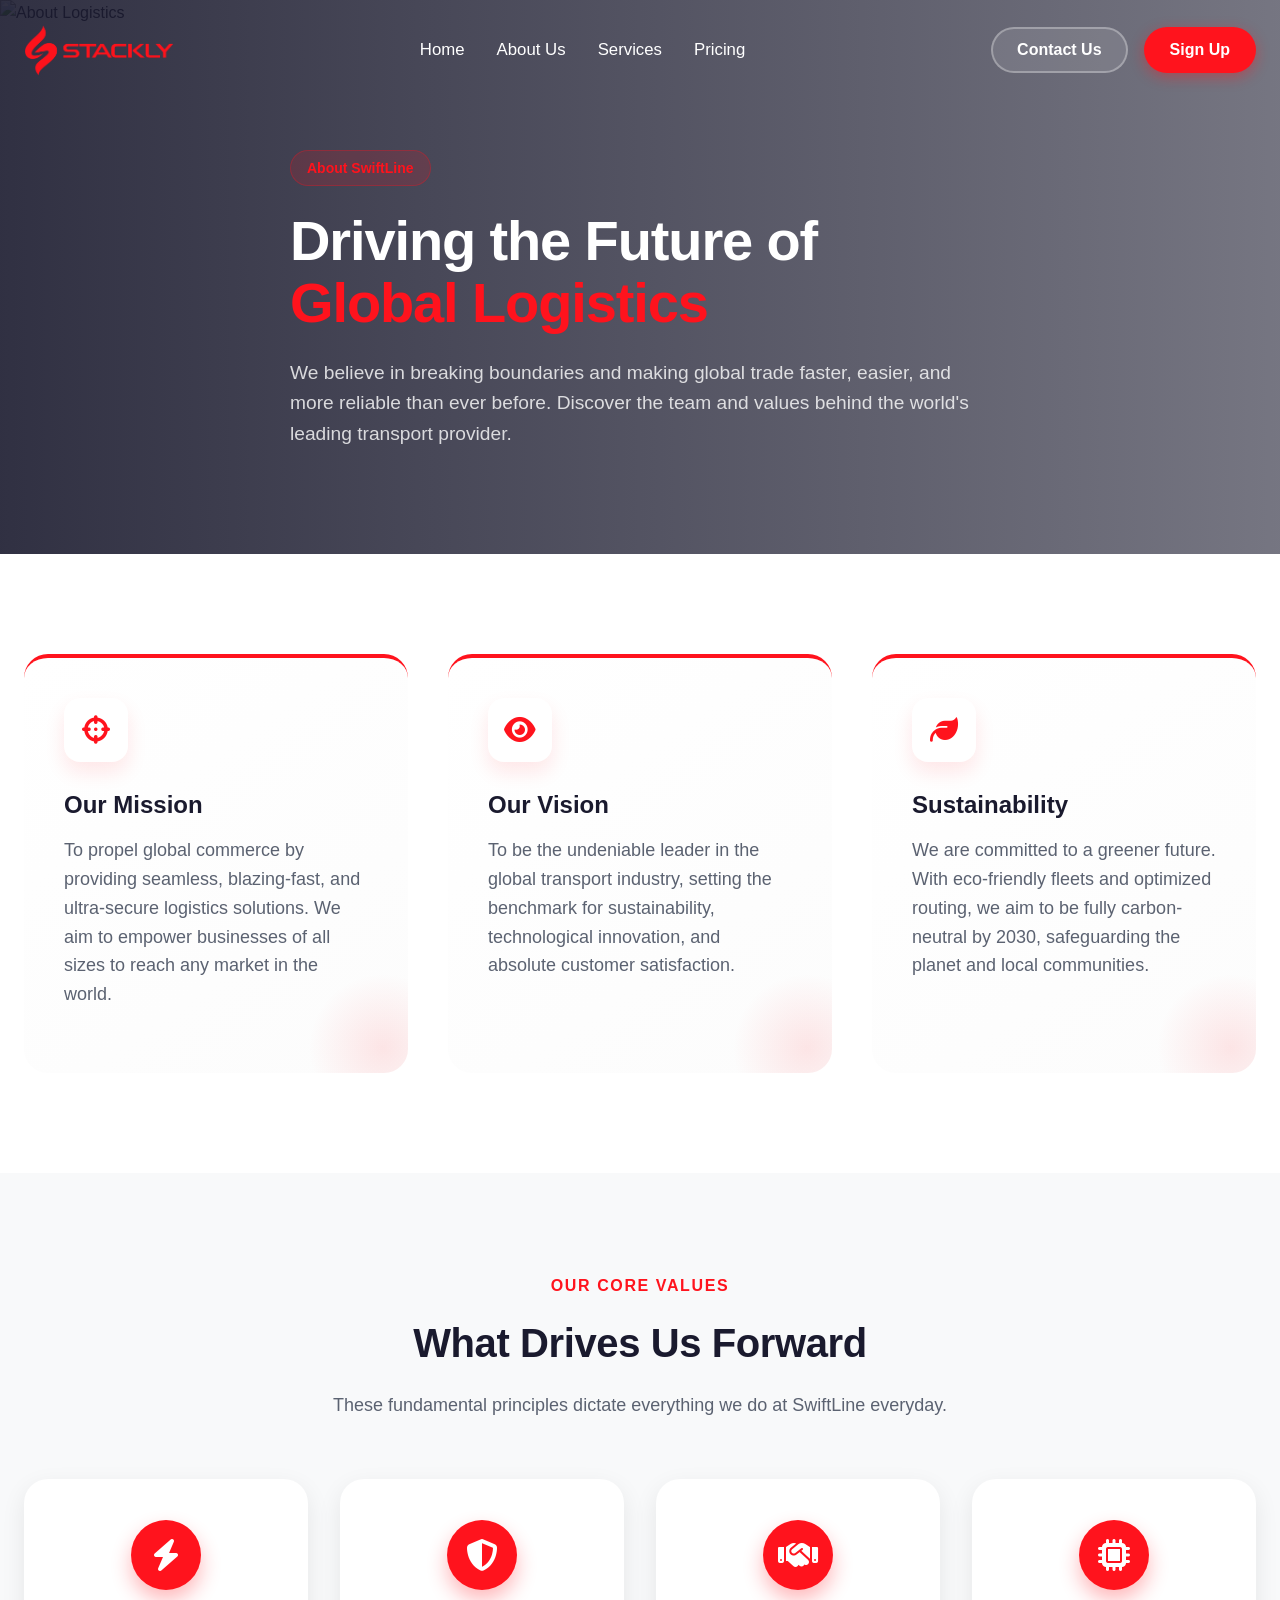
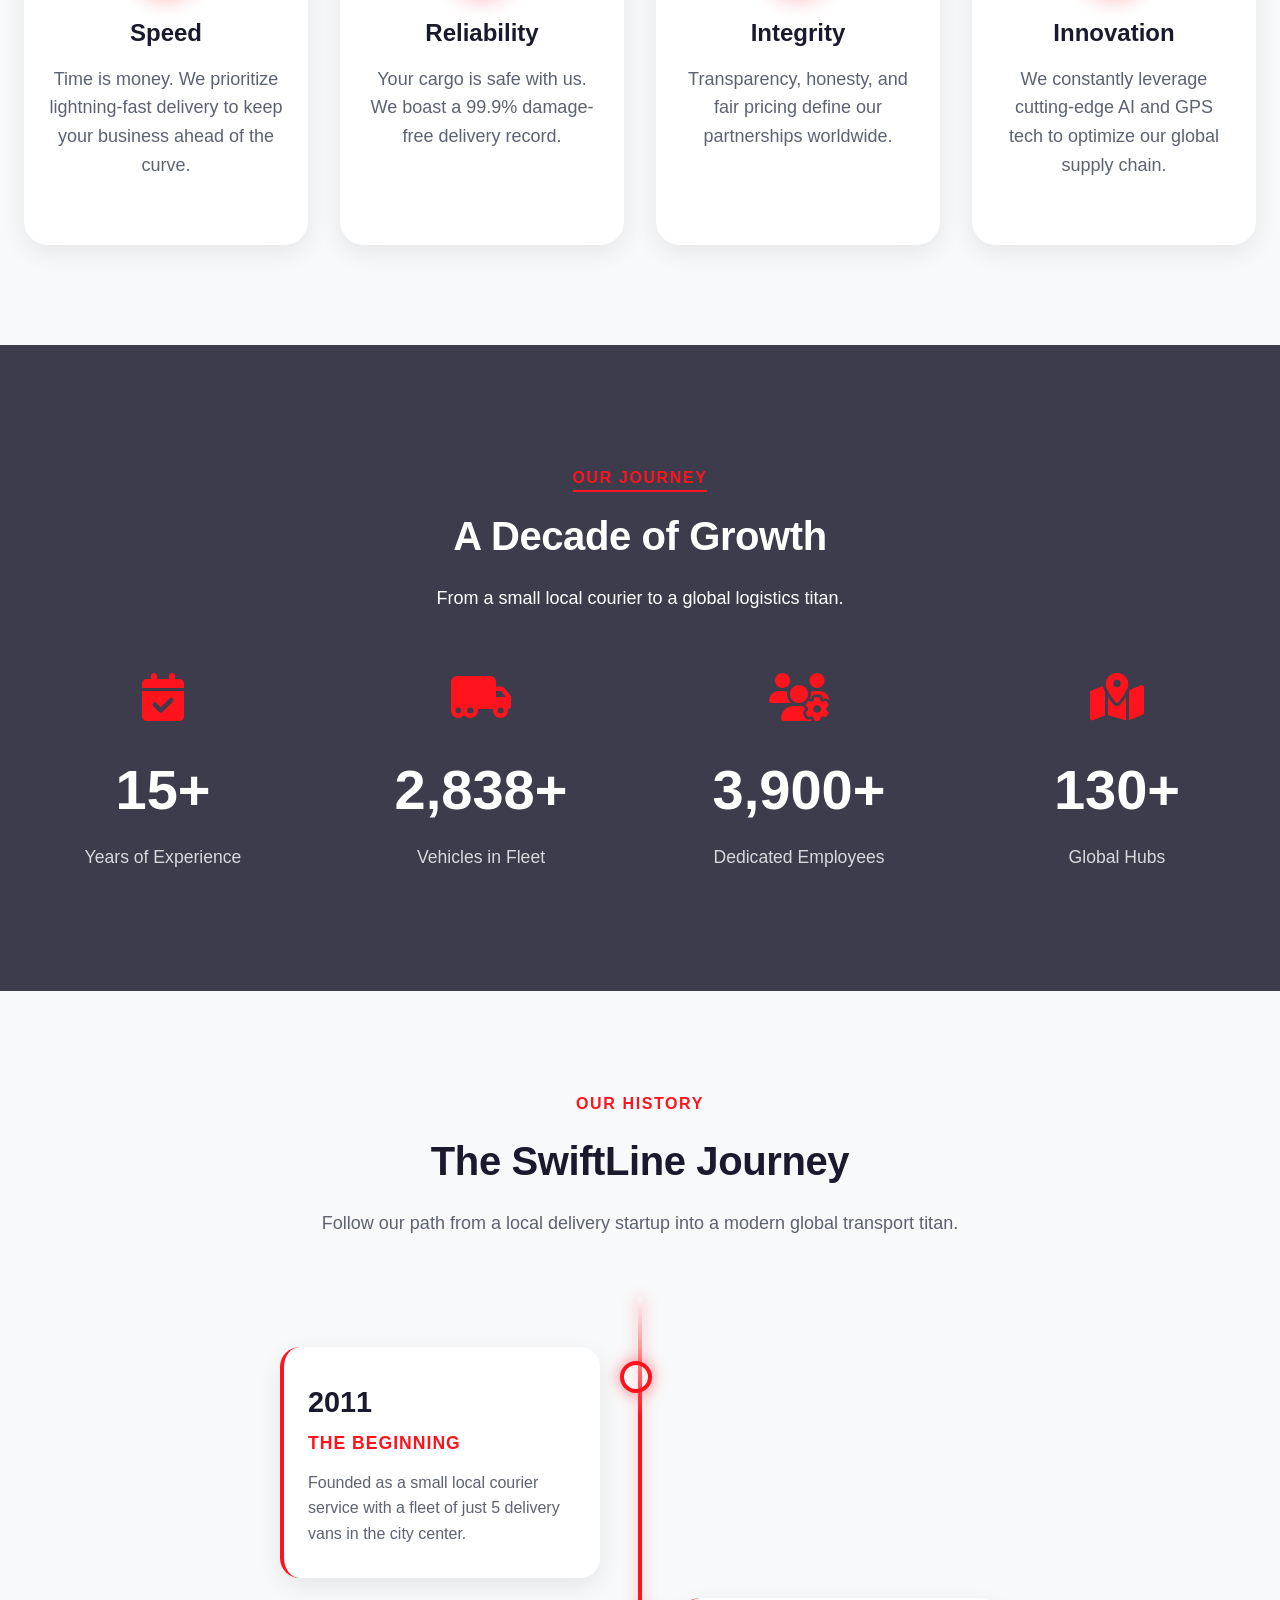
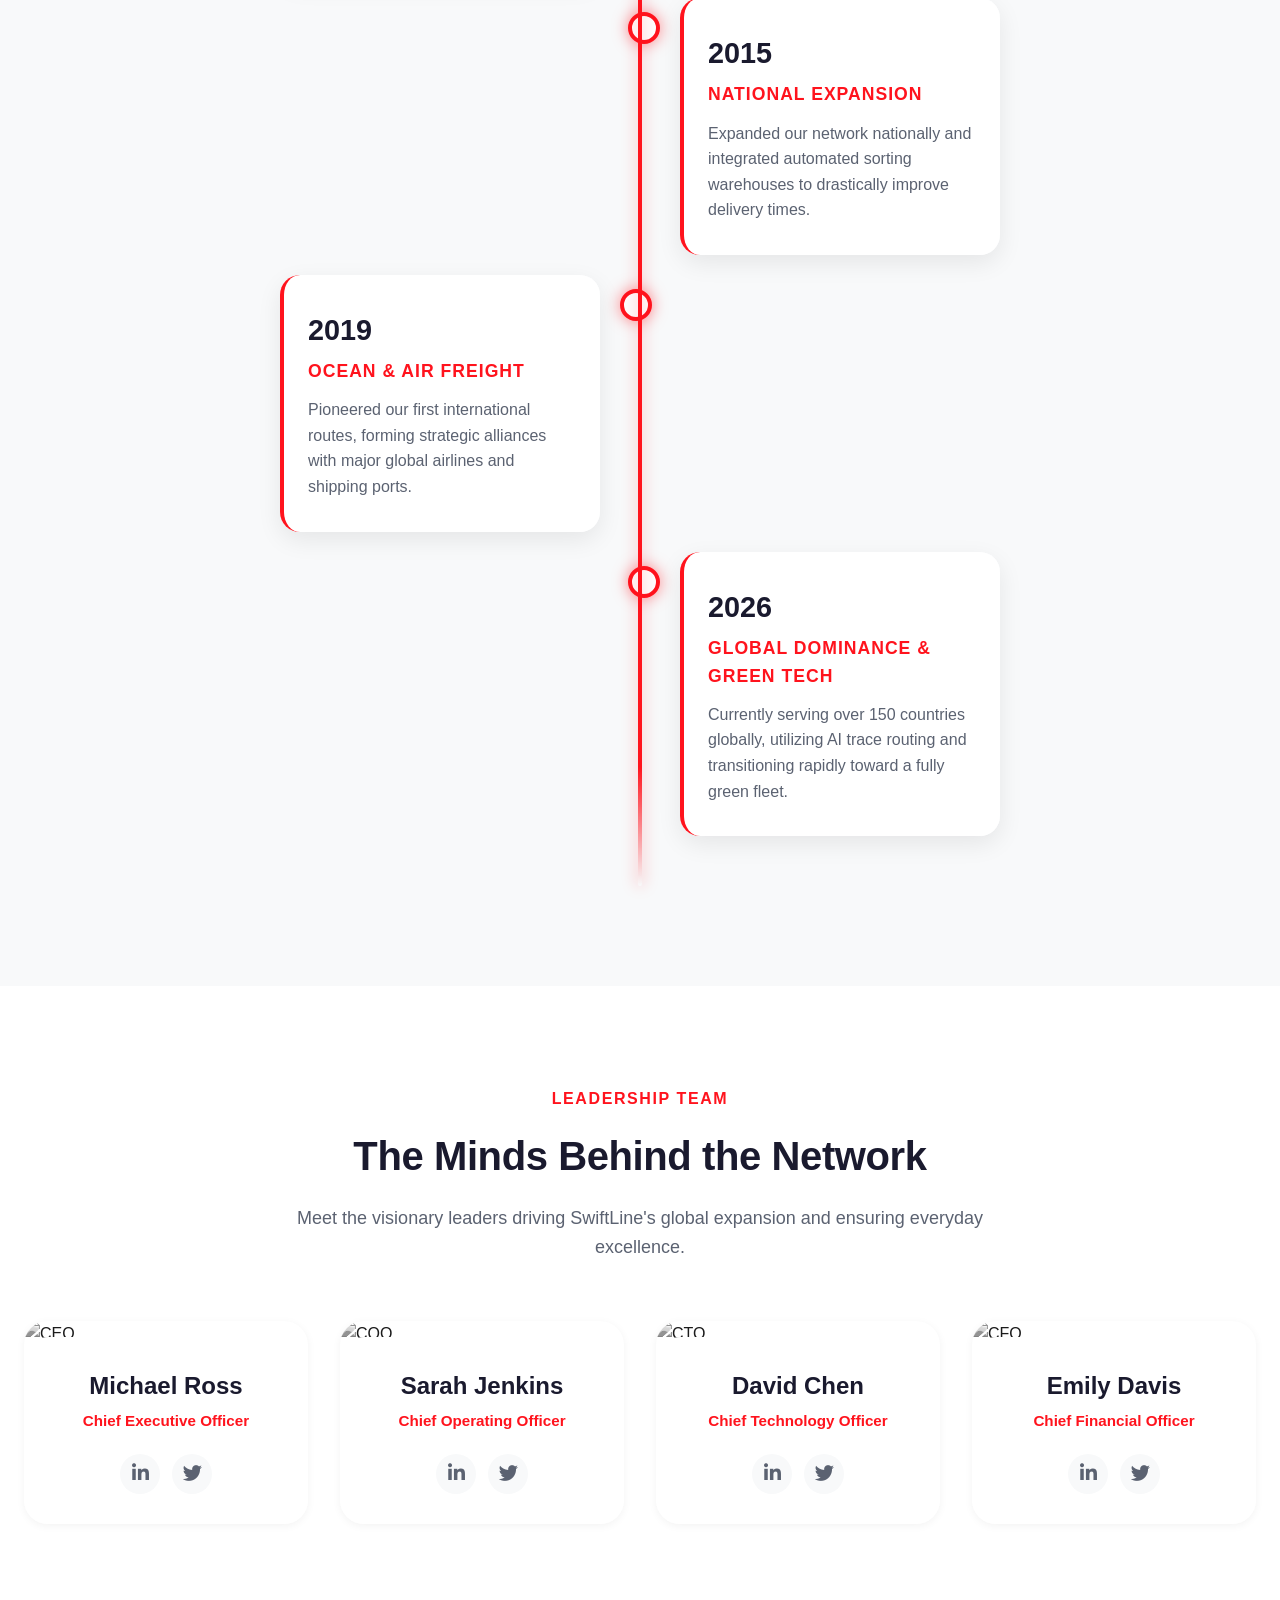
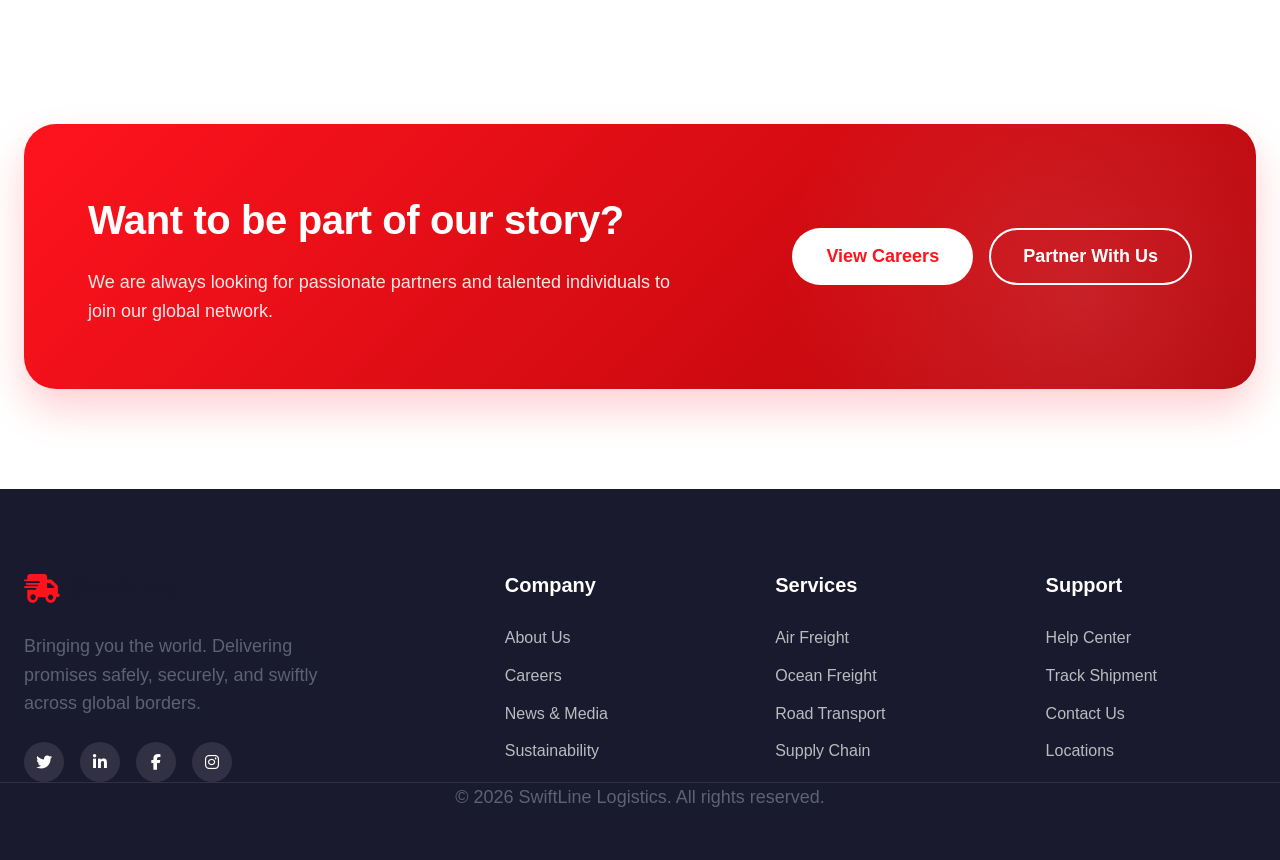
==== about.html @ 3b62cbc6 "Add files via upload" ====
<!DOCTYPE html>
<html lang="en">

<head>
    <meta charset="UTF-8">
    <meta name="viewport" content="width=device-width, initial-scale=1.0">
    <title>Transport & Logistics</title>
    <link rel="icon" href="./assets/bg remove.webp">

    <link rel="stylesheet" href="style.css">
    <link rel="stylesheet" href="about.css">
    <link rel="stylesheet" href="./root.css">

    <link href="https://fonts.googleapis.com/icon?family=Material+Icons" rel="stylesheet">
    <link rel="stylesheet" href="https://cdnjs.cloudflare.com/ajax/libs/font-awesome/6.5.1/css/all.min.css">

    <link href="https://unpkg.com/aos@2.3.4/dist/aos.css" rel="stylesheet">
   
</head>

<body>
    <!-- Navbar -->
    <nav class="navbar" id="navbar">
        <div class="container nav-container">
            <a href="index.html" class="logo">
                <img src="./assets/dark red.webp" alt="logo" width="150px">
            </a>
            <div class="nav-links" id="navLinks">
                <a href="index.html">Home</a>
                <a href="about.html">About Us</a>
                <a href="service.html">Services</a>
                <a href="price.html">Pricing</a>
                <div class="mobile-actions">
                    <button class="btn btn-outline track-btn" onclick="window.location.href='contact.html'">Contact Us</button>
                    <button class="btn btn-primary" onclick="window.location.href='sign.html'">Sign Up</button>
                </div>
            </div>
            <div class="nav-right">
                <button class="btn btn-outline track-btn" onclick="window.location.href='contact.html'">Contact Us</button>
                <button class="btn btn-primary" onclick="window.location.href='sign.html'">Sign Up</button>
                <div class="mobile-menu-btn" id="mobileMenuBtn">
                    <i class="fas fa-bars"></i>
                </div>
            </div>
        </div>
    </nav>

    <!-- About Hero Section -->
    <section class="about-hero hero" id="about-hero">
        <div class="about-hero-bg">
            <img src="https://images.unsplash.com/photo-1577705998148-6da4f3963bc8?ixlib=rb-4.0.3&auto=format&fit=crop&w=2070&q=80"
                alt="About Logistics">
            <div class="about-hero-overlay"></div>
        </div>
        <div class="container">
            <div class="about-header-text">
                <span class="badge">About SwiftLine</span>
                <h1>Driving the Future of <span class="highlight">Global Logistics</span></h1>
                <p>We believe in breaking boundaries and making global trade faster, easier, and more reliable than ever
                    before. Discover the team and values behind the world's leading transport provider.</p>
            </div>
        </div>
    </section>

    <!-- Mission & Vision -->
    <section class="section" id="mission">
        <div class="container">
            <div class="services-grid">
                <div class="service-card reveal-up">
                    <div class="service-icon"><i class="fas fa-crosshairs"></i></div>
                    <h3>Our Mission</h3>
                    <p>To propel global commerce by providing seamless, blazing-fast, and ultra-secure logistics
                        solutions. We aim to empower businesses of all sizes to reach any market in the world.</p>
                </div>
                <div class="service-card reveal-up" style="transition-delay: 0.1s">
                    <div class="service-icon"><i class="fas fa-eye"></i></div>
                    <h3>Our Vision</h3>
                    <p>To be the undeniable leader in the global transport industry, setting the benchmark for
                        sustainability, technological innovation, and absolute customer satisfaction.</p>
                </div>
                <div class="service-card reveal-up" style="transition-delay: 0.2s">
                    <div class="service-icon"><i class="fas fa-leaf"></i></div>
                    <h3>Sustainability</h3>
                    <p>We are committed to a greener future. With eco-friendly fleets and optimized routing, we aim to
                        be fully carbon-neutral by 2030, safeguarding the planet and local communities.</p>
                </div>
            </div>
        </div>
    </section>

    <!-- Core Values -->
    <section class="process section bg-gray" id="values">
        <div class="container">
            <div class="section-header">
                <h5 class="subtitle">Our Core Values</h5>
                <h2>What Drives Us Forward</h2>
                <p>These fundamental principles dictate everything we do at SwiftLine everyday.</p>
            </div>
            <div class="process-grid">
                <div class="process-step reveal-up">
                    <div class="step-icon"><i class="fas fa-bolt"></i></div>
                    <h3>Speed</h3>
                    <p>Time is money. We prioritize lightning-fast delivery to keep your business ahead of the curve.</p>
                </div>
                <div class="process-step reveal-up" style="transition-delay: 0.1s">
                    <div class="step-icon"><i class="fas fa-shield-alt"></i></div>
                    <h3>Reliability</h3>
                    <p>Your cargo is safe with us. We boast a 99.9% damage-free delivery record.</p>
                </div>
                <div class="process-step reveal-up" style="transition-delay: 0.2s">
                    <div class="step-icon"><i class="fas fa-handshake"></i></div>
                    <h3>Integrity</h3>
                    <p>Transparency, honesty, and fair pricing define our partnerships worldwide.</p>
                </div>
                <div class="process-step reveal-up" style="transition-delay: 0.3s">
                    <div class="step-icon"><i class="fas fa-microchip"></i></div>
                    <h3>Innovation</h3>
                    <p>We constantly leverage cutting-edge AI and GPS tech to optimize our global supply chain.</p>
                </div>
            </div>
        </div>
    </section>

    <!-- Global Impact / Stats -->
    <section class="impact-stats" id="impact">
        <div class="impact-bg"></div>
        <div class="impact-overlay"></div>
        <div class="container impact-content">
            <div class="section-header text-white">
                <h5 class="subtitle subtitle-white">Our Journey</h5>
                <h2>A Decade of Growth</h2>
                <p>From a small local courier to a global logistics titan.</p>
            </div>
            <div class="impact-grid">
                <div class="impact-card reveal-up">
                    <i class="fas fa-calendar-check"></i>
                    <h3><span class="counter" data-target="15">0</span>+</h3>
                    <p>Years of Experience</p>
                </div>
                <div class="impact-card reveal-up" style="transition-delay: 0.1s">
                    <i class="fas fa-truck-moving"></i>
                    <h3><span class="counter" data-target="8500">0</span>+</h3>
                    <p>Vehicles in Fleet</p>
                </div>
                <div class="impact-card reveal-up" style="transition-delay: 0.2s">
                    <i class="fas fa-users-cog"></i>
                    <h3><span class="counter" data-target="12000">0</span>+</h3>
                    <p>Dedicated Employees</p>
                </div>
                <div class="impact-card reveal-up" style="transition-delay: 0.3s">
                    <i class="fas fa-map-marked-alt"></i>
                    <h3><span class="counter" data-target="300">0</span>+</h3>
                    <p>Global Hubs</p>
                </div>
            </div>
        </div>
    </section>

    <!-- Company Timeline -->
    <section class="section bg-gray" id="history">
        <div class="container">
            <div class="section-header">
                <h5 class="subtitle">Our History</h5>
                <h2>The SwiftLine Journey</h2>
                <p>Follow our path from a local delivery startup into a modern global transport titan.</p>
            </div>
            <div class="timeline-container">
                <div class="timeline-item left reveal-left">
                    <div class="timeline-content">
                        <h3>2011</h3>
                        <h4>The Beginning</h4>
                        <p>Founded as a small local courier service with a fleet of just 5 delivery vans in the city center.</p>
                    </div>
                </div>
                <div class="timeline-item right reveal-right">
                    <div class="timeline-content">
                        <h3>2015</h3>
                        <h4>National Expansion</h4>
                        <p>Expanded our network nationally and integrated automated sorting warehouses to drastically improve delivery times.</p>
                    </div>
                </div>
                <div class="timeline-item left reveal-left">
                    <div class="timeline-content">
                        <h3>2019</h3>
                        <h4>Ocean & Air Freight</h4>
                        <p>Pioneered our first international routes, forming strategic alliances with major global airlines and shipping ports.</p>
                    </div>
                </div>
                <div class="timeline-item right reveal-right">
                    <div class="timeline-content">
                        <h3>2026</h3>
                        <h4>Global Dominance & Green Tech</h4>
                        <p>Currently serving over 150 countries globally, utilizing AI trace routing and transitioning rapidly toward a fully green fleet.</p>
                    </div>
                </div>
            </div>
        </div>
    </section>

    <!-- Our Team -->
    <section class="section" id="team">
        <div class="container">
            <div class="section-header">
                <h5 class="subtitle">Leadership Team</h5>
                <h2>The Minds Behind the Network</h2>
                <p>Meet the visionary leaders driving SwiftLine's global expansion and ensuring everyday excellence.</p>
            </div>
            <div class="team-grid">
                <div class="team-card reveal-up">
                    <div class="team-img-wrapper">
                        <img src="https://images.unsplash.com/photo-1560250097-0b93528c311a?ixlib=rb-4.0.3&auto=format&fit=crop&w=800&q=80"
                            alt="CEO" class="team-img">
                    </div>
                    <div class="team-info">
                        <h3>Michael Ross</h3>
                        <p>Chief Executive Officer</p>
                        <div class="team-social">
                            <a href="#"><i class="fab fa-linkedin-in"></i></a>
                            <a href="#"><i class="fab fa-twitter"></i></a>
                        </div>
                    </div>
                </div>
                <div class="team-card reveal-up" style="transition-delay: 0.1s">
                    <div class="team-img-wrapper">
                        <img src="https://images.unsplash.com/photo-1573496359142-b8d87734a5a2?ixlib=rb-4.0.3&auto=format&fit=crop&w=800&q=80"
                            alt="COO" class="team-img">
                    </div>
                    <div class="team-info">
                        <h3>Sarah Jenkins</h3>
                        <p>Chief Operating Officer</p>
                        <div class="team-social">
                            <a href="#"><i class="fab fa-linkedin-in"></i></a>
                            <a href="#"><i class="fab fa-twitter"></i></a>
                        </div>
                    </div>
                </div>
                <div class="team-card reveal-up" style="transition-delay: 0.2s">
                    <div class="team-img-wrapper">
                        <img src="https://images.unsplash.com/photo-1519085360753-af0119f7cbe7?ixlib=rb-4.0.3&auto=format&fit=crop&w=800&q=80"
                            alt="CTO" class="team-img">
                    </div>
                    <div class="team-info">
                        <h3>David Chen</h3>
                        <p>Chief Technology Officer</p>
                        <div class="team-social">
                            <a href="#"><i class="fab fa-linkedin-in"></i></a>
                            <a href="#"><i class="fab fa-twitter"></i></a>
                        </div>
                    </div>
                </div>
                <div class="team-card reveal-up" style="transition-delay: 0.3s">
                    <div class="team-img-wrapper">
                        <img src="https://images.unsplash.com/photo-1580489944761-15a19d654956?ixlib=rb-4.0.3&auto=format&fit=crop&w=800&q=80"
                            alt="CFO" class="team-img">
                    </div>
                    <div class="team-info">
                        <h3>Emily Davis</h3>
                        <p>Chief Financial Officer</p>
                        <div class="team-social">
                            <a href="#"><i class="fab fa-linkedin-in"></i></a>
                            <a href="#"><i class="fab fa-twitter"></i></a>
                        </div>
                    </div>
                </div>
            </div>
        </div>
    </section>

    <!-- Call to Action Banner -->
    <section class="about section" id="cta">
        <div class="container">
            <div class="cta-banner reveal-up">
                <div class="cta-banner-content">
                    <h2>Want to be part of our story?</h2>
                    <p>We are always looking for passionate partners and talented individuals to join our global network.
                    </p>
                </div>
                <div class="cta-banner-actions">
                    <button class="btn btn-white btn-large">View Careers</button>
                    <button class="btn btn-outline-white btn-large">Partner With Us</button>
                </div>
            </div>
        </div>
    </section>

    <!-- Footer -->
    <footer class="footer">
        <div class="container footer-content">
            <div class="footer-brand">
                <a href="index.html" class="logo footer-logo">
                    <i class="fas fa-truck-fast"></i> SwiftLine
                </a>
                <p>Bringing you the world. Delivering promises safely, securely, and swiftly across global borders.</p>
                <div class="social-links">
                    <a href="#"><i class="fab fa-twitter"></i></a>
                    <a href="#"><i class="fab fa-linkedin-in"></i></a>
                    <a href="#"><i class="fab fa-facebook-f"></i></a>
                    <a href="#"><i class="fab fa-instagram"></i></a>
                </div>
            </div>
            <div class="footer-links">
                <h4>Company</h4>
                <a href="about.html">About Us</a>
                <a href="#">Careers</a>
                <a href="#">News & Media</a>
                <a href="#">Sustainability</a>
            </div>
            <div class="footer-links">
                <h4>Services</h4>
                <a href="index.html#services">Air Freight</a>
                <a href="index.html#services">Ocean Freight</a>
                <a href="index.html#services">Road Transport</a>
                <a href="index.html#services">Supply Chain</a>
            </div>
            <div class="footer-links">
                <h4>Support</h4>
                <a href="#">Help Center</a>
                <a href="#">Track Shipment</a>
                <a href="#">Contact Us</a>
                <a href="#">Locations</a>
            </div>
        </div>
        <div class="container text-center footer-bottom">
            <p>&copy; 2026 SwiftLine Logistics. All rights reserved.</p>
        </div>
    </footer>

    <script src="script.js"></script>
</body>

</html>
---- style.css ----
/* Navbar */
.navbar {
    position: fixed;
    top: 0;
    width: 100%;
    z-index: 1000;
    padding: 24px 0;
    transition: var(--transition);
    background-color: transparent;
}

.navbar.scrolled {
    padding: 16px 0;
    background-color: rgba(255, 255, 255, 0.95);
    backdrop-filter: blur(10px);
    box-shadow: var(--shadow-sm);
}

.nav-container {
    display: flex;
    justify-content: space-between;
    align-items: center;
}

.logo {
    font-size: 1.5rem;
    font-weight: 800;
    display: flex;
    align-items: center;
    gap: 12px;
    color: var(--text-dark);
}

.logo i {
    color: var(--primary-color);
    font-size: 1.8rem;
}

.navbar.scrolled .logo,
.navbar.scrolled .nav-links a {
    color: var(--text-dark);
}

.nav-links {
    display: flex;
    gap: 32px;
}

.nav-links a {
    font-weight: 500;
    font-size: 1.05rem;
    position: relative;
    color: white;
}

.navbar.scrolled .nav-links a {
    color: var(--text-dark);
}

.nav-links a::after {
    content: '';
    position: absolute;
    bottom: -4px;
    left: 0;
    width: 0;
    height: 2px;
    background-color: var(--primary-color);
    transition: var(--transition);
}

.nav-links a:hover::after {
    width: 100%;
}

.nav-right {
    display: flex;
    align-items: center;
    gap: 16px;
}

.mobile-menu-btn {
    display: none;
    font-size: 1.5rem;
    cursor: pointer;
    color: white;
}

.navbar.scrolled .mobile-menu-btn {
    color: var(--text-dark);
}

.track-btn {
    background-color: rgba(255, 255, 255, 0.1);
    color:var(--bg-surface);
    border-color: rgba(255, 255, 255, 0.3);
}

.navbar.scrolled .track-btn {
    background: transparent;
    color: var(--text-dark);
    border-color: var(--border-color);
}

/* Hero Section */
.hero {
    position: relative;
    min-height: 100vh;
    display: flex;
    align-items: center;
    padding-top: 100px;
    overflow: hidden;
}

.hero-bg {
    position: absolute;
    top: 0;
    left: 0;
    width: 100%;
    height: 100%;
    z-index: -1;
}

.hero-bg img {
    width: 100%;
    height: 100%;
    object-fit: cover;
    transform: scale(1.05);
    animation: slowZoom 20s ease infinite alternate;
}

@keyframes slowZoom {
    0% {
        transform: scale(1);
    }

    100% {
        transform: scale(1.1);
    }
}

.hero-overlay {
    position: absolute;
    top: 0;
    left: 0;
    width: 100%;
    height: 100%;
    background: linear-gradient(to right, rgba(0, 0, 0, 0.85) 0%, rgba(0, 0, 0, 0.4) 60%, rgba(0, 0, 0, 0.1) 100%);
}

.hero-content {
    display: grid;
    grid-template-columns: 1fr;
    gap: 60px;
    height: 100%;
    align-items: center;
}

.hero-text {
    max-width: 650px;
    color: white;
    padding: 40px;
    border-radius: 24px;
    background: rgba(255, 255, 255, 0.05);
    backdrop-filter: blur(10px);
    border: 1px solid rgba(255, 255, 255, 0.1);
    box-shadow: var(--shadow-lg);
    opacity: 0;
    transform: translateY(30px);
    animation: fadeUp 1s cubic-bezier(0.4, 0, 0.2, 1) forwards;
    animation-delay: 0.2s;
}

.hero-text h1 {
    color: white;
}

.hero-text p {
    color: rgba(255, 255, 255, 0.8);
}

@keyframes fadeUp {
    to {
        opacity: 1;
        transform: translateY(0);
    }
}

.badge {
    display: inline-block;
    padding: 6px 16px;
    background-color: rgba(255, 19, 29, 0.15);
    color: var(--primary-color);
    border: 1px solid rgba(255, 19, 29, 0.3);
    border-radius: 50px;
    font-weight: 600;
    font-size: 0.875rem;
    margin-bottom: 24px;
}

.hero-actions {
    display: flex;
    gap: 16px;
    margin-bottom: 48px;
}

.tracking-box {
    background-color: var(--white);
    padding: 24px;
    border-radius: 16px;
    color: var(--text-dark);
}

.tracking-box h3 {
    font-size: 1.1rem;
    margin-bottom: 16px;
    display: flex;
    align-items: center;
    gap: 8px;
}

.tracking-input-group {
    display: flex;
    align-items: center;
    background-color: var(--bg-gray);
    border-radius: 12px;
    border: 1px solid var(--border-color);
    padding: 6px;
    padding-left: 20px;
    transition: var(--transition);
}

.tracking-input-group:focus-within {
    border-color: var(--primary-color);
    box-shadow: 0 0 0 4px rgba(255, 19, 29, 0.1);
}

.tracking-input-group i {
    color: var(--text-light);
}

.tracking-input-group input {
    flex: 1;
    border: none;
    background: transparent;
    padding: 12px 16px;
    font-size: 1rem;
    font-family: inherit;
    outline: none;
    color: var(--text-dark);
}

.track-submit {
    border-radius: 8px;
    padding: 12px 24px;
}

.hero-stats {
    display: flex;
    gap: 32px;
    position: absolute;
    bottom: 0;
    right: 0;
    background: var(--white);
    padding: 40px;
    border-top-left-radius: 40px;
    box-shadow: -10px -10px 40px rgba(0, 0, 0, 0.1);
}

.stat-card h2 {
    color: var(--primary-color);
    margin-bottom: 4px;
    font-size: 2.5rem;
}

.stat-card p {
    margin: 0;
    font-size: 0.95rem;
    font-weight: 500;
    color: var(--text-dark);
}

/* Sections */
.section {
    padding: 100px 0;
}

.section-header {
    text-align: center;
    max-width: 700px;
    margin: 0 auto 60px;
}

.bg-gray {
    background-color: var(--bg-gray);
}

/* Services */
.services-grid {
    display: grid;
    grid-template-columns: repeat(auto-fit, minmax(280px, 1fr));
    gap: 32px;
}

.service-card {
    background-color: var(--white);
    padding: 40px;
    border-radius: 24px;
    border: 1px solid var(--border-color);
    transition: var(--transition);
    position: relative;
    overflow: hidden;
    z-index: 1;
}

.service-card::before {
    content: '';
    position: absolute;
    top: 0;
    left: 0;
    width: 100%;
    height: 0;
    background-color: var(--primary-color);
    transition: var(--transition);
    z-index: -1;
}

.service-card:hover {
    transform: translateY(-10px);
    border-color: transparent;
    box-shadow: var(--shadow-lg);
}

.service-card:hover::before {
    height: 100%;
}

.service-card:hover h3,
.service-card:hover p,
.service-card:hover .service-link {
    color: var(--white);
}

.service-icon {
    width: 64px;
    height: 64px;
    background-color: rgba(255, 19, 29, 0.1);
    color: var(--primary-color);
    border-radius: 16px;
    display: flex;
    align-items: center;
    justify-content: center;
    font-size: 28px;
    margin-bottom: 24px;
    transition: var(--transition);
}

.service-card:hover .service-icon {
    background-color: rgba(255, 255, 255, 0.2);
    color: var(--white);
}

.service-link {
    display: inline-flex;
    align-items: center;
    gap: 8px;
    font-weight: 600;
    color: var(--primary-color);
    margin-top: 16px;
}

/* Network Section */
.container-network {
    display: grid;
    grid-template-columns: 1fr 1fr;
    gap: 60px;
    align-items: center;
}

.check-list {
    list-style: none;
    margin-top: 32px;
}

.check-list li {
    display: flex;
    align-items: center;
    gap: 12px;
    margin-bottom: 16px;
    font-size: 1.1rem;
    font-weight: 500;
}

.check-list i {
    color: var(--primary-color);
    font-size: 1.25rem;
}

.mt-4 {
    margin-top: 32px;
}

.network-image {
    position: relative;
    border-radius: 24px;
    overflow: hidden;
    box-shadow: var(--shadow-lg);
}

.map-placeholder {
    position: relative;
    width: 100%;
    padding-top: 100%;
}

.map-placeholder img {
    position: absolute;
    top: 0;
    left: 0;
    width: 100%;
    height: 100%;
    object-fit: cover;
}

.map-overlay-layer {
    position: absolute;
    top: 0;
    left: 0;
    width: 100%;
    height: 100%;
    background: rgba(26, 26, 46, 0.4);
}

.pulse-point {
    position: absolute;
    width: 12px;
    height: 12px;
    background-color: var(--primary-color);
    border-radius: 50%;
    z-index: 2;
}

.pulse-point::after {
    content: '';
    position: absolute;
    top: 50%;
    left: 50%;
    transform: translate(-50%, -50%);
    width: 100%;
    height: 100%;
    background-color: var(--primary-color);
    border-radius: 50%;
    animation: pulse 2s infinite;
}

@keyframes pulse {
    0% {
        width: 100%;
        height: 100%;
        opacity: 0.8;
    }

    100% {
        width: 400%;
        height: 400%;
        opacity: 0;
    }
}

/* How it Works / Process */
.process-grid {
    display: grid;
    grid-template-columns: repeat(auto-fit, minmax(240px, 1fr));
    gap: 32px;
    position: relative;
}

.process-step {
    background: var(--white);
    padding: 40px 32px;
    border-radius: 24px;
    box-shadow: var(--shadow-md);
    text-align: center;
    position: relative;
    z-index: 1;
    border: 1px solid var(--border-color);
    transition: var(--transition);
}

.process-step:hover {
    transform: translateY(-5px);
    border-color: var(--primary-color);
    box-shadow: var(--shadow-lg);
}

.step-number {
    position: absolute;
    top: -20px;
    right: -10px;
    font-size: 5rem;
    font-weight: 800;
    color: var(--bg-gray);
    z-index: -1;
    line-height: 1;
    opacity: 0.5;
    transition: var(--transition);
}

.process-step:hover .step-number {
    color: rgba(255, 19, 29, 0.1);
}

.step-icon {
    width: 70px;
    height: 70px;
    margin: 0 auto 24px;
    background-color: var(--primary-color);
    color: var(--white);
    border-radius: 50%;
    display: flex;
    align-items: center;
    justify-content: center;
    font-size: 32px;
    box-shadow: 0 10px 20px rgba(255, 19, 29, 0.3);
}

/* Fleet */
.fleet-grid {
    display: grid;
    grid-template-columns: repeat(auto-fit, minmax(320px, 1fr));
    gap: 32px;
}

.fleet-card {
    border-radius: 24px;
    overflow: hidden;
    background: var(--white);
    box-shadow: var(--shadow-md);
    transition: var(--transition);
}

.fleet-card:hover {
    box-shadow: var(--shadow-lg);
    transform: translateY(-5px);
}

.fleet-card img {
    width: 100%;
    height: 240px;
    object-fit: cover;
    transition: transform 0.5s ease;
}

.fleet-card:hover img {
    transform: scale(1.05);
}

.fleet-info {
    padding: 24px;
    background: var(--white);
    position: relative;
    z-index: 2;
}

/* Testimonials */
.testimonials-grid {
    display: grid;
    grid-template-columns: repeat(auto-fit, minmax(300px, 1fr));
    gap: 32px;
}

.testimonial-card {
    background: var(--bg-gray);
    padding: 40px;
    border-radius: 24px;
    position: relative;
    transition: var(--transition);
}

.testimonial-card:hover {
    background: var(--white);
    box-shadow: var(--shadow-lg);
}

.stars {
    color: #f59e0b;
    margin-bottom: 24px;
    font-size: 1.1rem;
}

.quote {
    font-size: 1.125rem;
    font-style: italic;
    color: var(--text-dark);
    margin-bottom: 32px;
    line-height: 1.8;
}

.client-info {
    display: flex;
    align-items: center;
    gap: 16px;
}

.client-avatar img {
    width: 56px;
    height: 56px;
    border-radius: 50%;
    object-fit: cover;
}

.client-info h4 {
    font-size: 1.1rem;
    margin-bottom: 4px;
}

.client-info p {
    font-size: 0.9rem;
    margin: 0;
}

/* FAQ */
.faq-accordion {
    max-width: 800px;
    margin: 0 auto;
}

.faq-item {
    background: var(--white);
    border: 1px solid var(--border-color);
    border-radius: 16px;
    margin-bottom: 16px;
    overflow: hidden;
}

.faq-question {
    padding: 24px;
    cursor: pointer;
    display: flex;
    justify-content: space-between;
    align-items: center;
    transition: var(--transition);
}

.faq-question h3 {
    margin: 0;
    font-size: 1.25rem;
}

.faq-question i {
    color: var(--primary-color);
    transition: transform 0.3s ease;
}

.faq-item.active .faq-question i {
    transform: rotate(180deg);
}

.faq-answer {
    max-height: 0;
    overflow: hidden;
    transition: max-height 0.4s ease;
    background: var(--white);
}

.faq-item.active .faq-answer {
    max-height: 300px;
}

.faq-answer p {
    padding: 0 24px 24px 24px;
    margin: 0;
}

/* Impact Stats Overlay Section */
.impact-stats {
    position: relative;
    padding: 120px 0;
    overflow: hidden;
}

.impact-bg {
    position: absolute;
    top: 0;
    left: 0;
    width: 100%;
    height: 100%;
    background-image: url('https://images.unsplash.com/photo-1494412574643-fc03d790f968?ixlib=rb-4.0.3&auto=format&fit=crop&w=2070&q=80');
    background-size: cover;
    background-position: center;
    background-attachment: fixed;
    z-index: -2;
}

.impact-overlay {
    position: absolute;
    top: 0;
    left: 0;
    width: 100%;
    height: 100%;
    background-color: rgba(26, 26, 46, 0.85);
    /* Dark overlay */
    z-index: -1;
}

.impact-content {
    position: relative;
    z-index: 1;
}

.text-white {
    color: var(--white);
}

.text-white h2,
.text-white p {
    color: var(--white);
}

.subtitle-white {
    color: rgba(255, 255, 255, 0.8);
    border-bottom: 2px solid var(--primary-color);
}

.impact-grid {
    display: grid;
    grid-template-columns: repeat(auto-fit, minmax(200px, 1fr));
    gap: 40px;
    text-align: center;
    margin-top: 60px;
}

.impact-card {
    color: var(--white);
}

.impact-card i {
    font-size: 3rem;
    color: var(--primary-color);
    margin-bottom: 24px;
}

.impact-card h3 {
    font-size: 3.5rem;
    margin-bottom: 8px;
    color: var(--white);
}

.impact-card p {
    font-size: 1.1rem;
    color: rgba(255, 255, 255, 0.8);
    margin: 0;
}

/* News Section */
.news-grid {
    display: grid;
    grid-template-columns: repeat(auto-fit, minmax(300px, 1fr));
    gap: 32px;
}

.news-card {
    background: var(--bg-gray);
    border-radius: 24px;
    overflow: hidden;
    box-shadow: var(--shadow-sm);
    transition: var(--transition);
    border: 1px solid var(--border-color);
}

.news-card:hover {
    box-shadow: var(--shadow-lg);
    transform: translateY(-5px);
    background: var(--white);
}

.news-img {
    position: relative;
    height: 220px;
    overflow: hidden;
}

.news-img img {
    width: 100%;
    height: 100%;
    object-fit: cover;
    transition: transform 0.5s ease;
}

.news-card:hover .news-img img {
    transform: scale(1.05);
}

.news-date {
    position: absolute;
    bottom: 0;
    left: 24px;
    background: var(--primary-color);
    color: var(--white);
    padding: 8px 16px;
    border-top-left-radius: 12px;
    border-top-right-radius: 12px;
    font-weight: 600;
    font-size: 0.9rem;
}

.news-content {
    padding: 32px 24px;
}

.news-content h4 {
    font-size: 1.25rem;
    margin-bottom: 12px;
    line-height: 1.4;
}

.news-content h4 a {
    color: var(--text-dark);
}

.news-content h4 a:hover {
    color: var(--primary-color);
}

.news-content p {
    font-size: 0.95rem;
    margin-bottom: 24px;
    line-height: 1.6;
}

.read-more {
    font-weight: 600;
    color: var(--primary-color);
    display: inline-flex;
    align-items: center;
    gap: 8px;
}

.read-more:hover {
    color: var(--primary-hover);
    gap: 12px;
}

/* CTA Banner */
.cta-banner {
    background: linear-gradient(135deg, var(--primary-color) 0%, rgb(180, 5, 10) 100%);
    border-radius: 32px;
    padding: 64px;
    display: flex;
    align-items: center;
    justify-content: space-between;
    color: var(--white);
    gap: 40px;
    box-shadow: 0 20px 40px rgba(255, 19, 29, 0.2);
    position: relative;
    overflow: hidden;
}

.cta-banner::before {
    content: '';
    position: absolute;
    top: -50%;
    right: -10%;
    width: 600px;
    height: 600px;
    background: radial-gradient(circle, rgba(255, 255, 255, 0.1) 0%, rgba(255, 255, 255, 0) 70%);
    border-radius: 50%;
}

.cta-banner-content {
    flex: 1;
    max-width: 600px;
    position: relative;
    z-index: 1;
}

.cta-banner h2 {
    color: var(--white);
    margin-bottom: 16px;
}

.cta-banner p {
    color: rgba(255, 255, 255, 0.9);
    margin: 0;
}

.cta-banner-actions {
    display: flex;
    gap: 16px;
    position: relative;
    z-index: 1;
}

/* Footer */
.footer {
    background-color: var(--text-dark);
    color: rgba(255, 255, 255, 0.7);
    padding: 80px 0 24px;
}

.footer-content {
    display: grid;
    grid-template-columns: 2fr 1fr 1fr 1fr;
    gap: 60px;
    margin-bottom: 60px;
}

.footer-brand p {
    margin-top: 24px;
    max-width: 300px;
}

.footer-logo {
    color: var(--white);
}

.social-links {
    display: flex;
    gap: 16px;
    margin-top: 24px;
}

.social-links a {
    width: 40px;
    height: 40px;
    border-radius: 50%;
    background-color: rgba(255, 255, 255, 0.1);
    display: flex;
    align-items: center;
    justify-content: center;
    color: var(--white);
}

.social-links a:hover {
    background-color: var(--primary-color);
    transform: translateY(-3px);
}

.footer-links h4 {
    color: var(--white);
    font-size: 1.25rem;
    margin-bottom: 24px;
    font-weight: 600;
}

.footer-links a {
    display: block;
    margin-bottom: 12px;
}

.footer-links a:hover {
    color: var(--white);
    padding-left: 5px;
}

.footer-bottom {
    border-top: 1px solid rgba(255, 255, 255, 0.1);
    padding-top: 24px;
}

.text-center {
    text-align: center;
}

.mobile-actions {
    display: none;
}

/* Animations Reveal */
.reveal-up {
    opacity: 0;
    transform: translateY(40px);
    transition: all 0.8s ease;
}

.reveal-left {
    opacity: 0;
    transform: translateX(-40px);
    transition: all 0.8s ease;
}

.reveal-right {
    opacity: 0;
    transform: translateX(40px);
    transition: all 0.8s ease;
}

.active.reveal-up,
.active.reveal-left,
.active.reveal-right {
    opacity: 1;
    transform: translate(0);
}

/* Responsive */
@media (max-width: 1024px) {
    .container-network {
        grid-template-columns: 1fr;
    }

    .hero-stats {
        position: relative;
        width: 100%;
        border-radius: 24px;
        margin-top: 40px;
        flex-wrap: wrap;
        justify-content: center;
        box-shadow: var(--shadow-lg);
    }

    .hero-content {
        align-content: center;
    }

    .hero {
        padding-bottom: 40px;
    }
}

@media (max-width: 768px) {
    h1 {
        font-size: 2.5rem;
    }

    h2 {
        font-size: 2rem;
    }

    .nav-right .track-btn,
    .nav-right .btn-primary {
        display: none;
    }

    .mobile-actions {
        display: flex;
        flex-direction: column;
        gap: 16px;
        margin-top: 24px;
        width: 100%;
        padding: 0 40px;
    }

    .mobile-actions .btn {
        width: 100%;
    }

    .mobile-actions .btn-outline {
        border-color: var(--text-dark);
        color: var(--text-dark);
    }

    .nav-links {
        position: fixed;
        top: 0;
        right: -100%;
        width: 80%;
        max-width: 350px;
        height: 100vh;
        background-color: var(--white);
        flex-direction: column;
        justify-content: center;
        align-items: center;
        transition: right 0.4s cubic-bezier(0.4, 0, 0.2, 1);
        box-shadow: -10px 0 30px rgba(0, 0, 0, 0.1);
        z-index: 1000;
    }

    .nav-links.active {
        right: 0;
    }

    .nav-links a {
        color: var(--text-dark) !important;
        font-size: 1.5rem;
    }

    .mobile-menu-btn {
        display: block;
        z-index: 1001;
        position: relative;
    }

    .hero-actions {
        flex-direction: column;
    }

    .tracking-input-group {
        flex-direction: column;
        padding: 16px;
    }

    .tracking-input-group input {
        width: 100%;
        margin-bottom: 16px;
        border-bottom: 1px solid var(--border-color);
        padding: 12px 0;
    }

    .track-submit {
        width: 100%;
    }

    .cta-banner {
        flex-direction: column;
        text-align: center;
        padding: 40px 24px;
    }

    .cta-banner-actions {
        flex-direction: column;
        width: 100%;
    }

    .footer-content {
        grid-template-columns: 1fr 1fr;
        gap: 40px;
    }

    .hero-text {
        padding: 24px;
    }
}

@media (max-width: 480px) {
    .footer-content {
        grid-template-columns: 1fr;
    }
}
---- about.css ----
.about-hero {
    min-height: 50vh;
    padding-top: 150px;
    padding-bottom: 80px;
    display: flex;
    align-items: center;
    position: relative;
    overflow: hidden;
}

.about-hero-bg {
    position: absolute;
    top: 0;
    left: 0;
    width: 100%;
    height: 100%;
    z-index: -1;
}

.about-hero-bg img {
    width: 100%;
    height: 100%;
    object-fit: cover;
    animation: slowZoom 20s ease infinite alternate;
}

.about-hero-overlay {
    position: absolute;
    top: 0;
    left: 0;
    width: 100%;
    height: 100%;
    background: linear-gradient(to right, rgba(26, 26, 46, 0.9) 0%, rgba(26, 26, 46, 0.6) 100%);
}

.about-header-text {
    color: white;
    max-width: 700px;
    animation: fadeUp 1s forwards;
    opacity: 0;
    transform: translateY(30px);
}

.about-header-text h1 {
    color: white;
    margin-bottom: 24px;
}

.about-header-text p {
    color: rgba(255, 255, 255, 0.8);
    font-size: 1.2rem;
}

.team-grid {
    display: grid;
    grid-template-columns: repeat(auto-fit, minmax(250px, 1fr));
    gap: 32px;
}

.team-card {
    background: var(--white);
    border-radius: 24px;
    overflow: hidden;
    box-shadow: var(--shadow-sm);
    transition: all 0.5s cubic-bezier(0.4, 0, 0.2, 1);
    border: none;
    position: relative;
}

.team-card:hover {
    transform: translateY(-15px);
    box-shadow: 0 20px 40px rgba(0, 0, 0, 0.15);
}

.team-img {
    width: 100%;
    height: 300px;
    object-fit: cover;
    transition: all 0.6s cubic-bezier(0.4, 0, 0.2, 1);
    filter: grayscale(100%);
}

.team-card:hover .team-img {
    transform: scale(1.1);
    filter: grayscale(0%);
}

.team-img-wrapper {
    overflow: hidden;
}

.team-info {
    padding: 30px 24px;
    text-align: center;
    background: var(--white);
    position: relative;
    z-index: 2;
    transition: all 0.4s ease;
    margin-top: -10px;
    border-radius: 24px 24px 0 0;
}

.team-card:hover .team-info {
    background: var(--primary-color);
}

.team-info h3 {
    margin-bottom: 4px;
    transition: color 0.3s ease;
}

.team-info p {
    color: var(--primary-color);
    font-weight: 600;
    font-size: 0.95rem;
    margin-bottom: 20px;
    transition: color 0.3s ease;
}

.team-card:hover .team-info h3,
.team-card:hover .team-info p {
    color: white !important;
}

.team-social {
    display: flex;
    justify-content: center;
    gap: 12px;
}

.team-social a {
    color: var(--text-light);
    transition: var(--transition);
    font-size: 1.2rem;
    width: 40px;
    height: 40px;
    display: inline-flex;
    align-items: center;
    justify-content: center;
    background: var(--bg-gray);
    border-radius: 50%;
}

.team-card:hover .team-social a {
    background: rgba(255, 255, 255, 0.2);
    color: white;
}

.team-card:hover .team-social a:hover {
    color: var(--primary-color);
    background: white;
    transform: translateY(-3px);
    box-shadow: 0 5px 15px rgba(0, 0, 0, 0.1);
}

/* Adjust Process Grid Specifics for Values */
#values .process-step {
    padding: 40px 24px;
    border: 1px solid transparent;
    transition: all 0.4s ease;
}

#values .process-step:hover {
    border-color: var(--primary-color);
    transform: translateY(-8px) scale(1.02);
    box-shadow: 0 15px 30px rgba(255, 19, 29, 0.1);
}

#values .step-icon {
    transition: all 0.5s ease;
}

#values .process-step:hover .step-icon {
    background: var(--primary-color);
    color: white;
    transform: rotateY(180deg);
}

/* Timeline Section Premium Upgrade */
.timeline-container {
    position: relative;
    max-width: 800px;
    margin: 0 auto;
    padding: 40px 0;
}

.timeline-container::after {
    content: '';
    position: absolute;
    width: 4px;
    background: linear-gradient(to bottom, transparent, var(--primary-color) 10%, var(--primary-color) 90%, transparent);
    box-shadow: 0 0 15px rgba(255, 19, 29, 0.4);
    top: 0;
    bottom: 0;
    left: 50%;
    margin-left: -2px;
    border-radius: 4px;
}

.timeline-item {
    padding: 10px 40px;
    position: relative;
    background-color: inherit;
    width: 50%;
}

.timeline-item.left {
    left: 0;
}

.timeline-item.right {
    left: 50%;
}

.timeline-item::after {
    content: '';
    position: absolute;
    width: 24px;
    height: 24px;
    right: -12px;
    background-color: var(--white);
    border: 4px solid var(--primary-color);
    top: 24px;
    border-radius: 50%;
    z-index: 1;
    box-shadow: 0 0 15px rgba(255, 19, 29, 0.5);
    transition: all 0.3s ease;
}

.timeline-item:hover::after {
    background-color: var(--primary-color);
    transform: scale(1.3);
}

.timeline-item.right::after {
    left: -12px;
}

.timeline-content {
    padding: 32px 24px;
    background: rgba(255, 255, 255, 0.9);
    backdrop-filter: blur(10px);
    position: relative;
    border-radius: 20px;
    border: none;
    border-left: 4px solid var(--primary-color);
    box-shadow: var(--shadow-md);
    transition: all 0.5s cubic-bezier(0.4, 0, 0.2, 1);
}

.timeline-item:hover .timeline-content {
    transform: scale(1.05) translateY(-5px);
    background: var(--white);
    box-shadow: 0 20px 40px rgba(255, 19, 29, 0.15);
}

.timeline-content h3 {
    color: var(--text-dark);
    font-size: 1.8rem;
    margin-bottom: 4px;
    font-weight: 800;
}

.timeline-content h4 {
    font-size: 1.1rem;
    color: var(--primary-color);
    text-transform: uppercase;
    letter-spacing: 1px;
    margin-bottom: 12px;
}

.timeline-content p {
    margin-bottom: 0;
    font-size: 1rem;
    color: var(--text-light);
}

/* Premium Mission Cards */
#mission .services-grid {
    gap: 40px;
}

#mission .service-card {
    background: linear-gradient(145deg, #ffffff, #fcfcfc);
    border: none;
    border-top: 4px solid var(--primary-color);
    position: relative;
    z-index: 1;
    overflow: hidden;
    transition: all 0.5s cubic-bezier(0.4, 0, 0.2, 1);
}

#mission .service-card::after {
    content: '';
    position: absolute;
    width: 150px;
    height: 150px;
    background: radial-gradient(circle, rgba(255, 19, 29, 0.1) 0%, transparent 70%);
    bottom: -50px;
    right: -50px;
    border-radius: 50%;
    z-index: -1;
    transition: all 0.5s ease;
    pointer-events: none;
}

#mission .service-card:hover {
    transform: translateY(-15px) scale(1.03);
    box-shadow: 0 20px 40px rgba(0, 0, 0, 0.1);
}

#mission .service-card:hover::after {
    transform: scale(2.5);
    background: radial-gradient(circle, rgba(255, 19, 29, 0.15) 0%, transparent 70%);
}

#mission .service-icon {
    background: var(--white);
    box-shadow: 0 10px 20px rgba(255, 19, 29, 0.1);
    transition: all 0.5s ease;
}

#mission .service-card:hover .service-icon {
    background: var(--primary-color);
    color: white;
    transform: rotateY(180deg) scale(1.1);
}

@media screen and (max-width: 768px) {
    .timeline-container::after {
        left: 31px;
    }

    .timeline-item {
        width: 100%;
        padding-left: 70px;
        padding-right: 25px;
    }

    .timeline-item.right {
        left: 0;
    }

    .timeline-item.left::after,
    .timeline-item.right::after {
        left: 21px;
        background-color: var(--white);
    }
}
---- root.css ----
:root {
    --primary-color: rgb(255, 19, 29);
    --primary-hover: rgb(220, 15, 20);
    --bg-surface: #ffffff;
    --text-dark: #1a1a2e;
    --text-light: #5b6271;
    --bg-gray: #f8f9fa;
    --white: #ffffff;
    --border-color: #e5e7eb;
    --transition: all 0.3s cubic-bezier(0.4, 0, 0.2, 1);
    --shadow-sm: 0 2px 8px rgba(0, 0, 0, 0.05);
    --shadow-md: 0 8px 24px rgba(0, 0, 0, 0.08);
    --shadow-lg: 0 16px 40px rgba(0, 0, 0, 0.12);
}

* {
    margin: 0;
    padding: 0;
    box-sizing: border-box;
}

body {
    font-family: 'Outfit', sans-serif;
    color: var(--text-dark);
    background-color: var(--bg-surface);
    line-height: 1.6;
    overflow-x: hidden;
}

a {
    text-decoration: none;
    color: inherit;
    transition: var(--transition);
}

.container {
    max-width: 1280px;
    margin: 0 auto;
    padding: 0 24px;
}

/* Typography */
h1 {
    font-size: 3.5rem;
    font-weight: 800;
    line-height: 1.1;
    margin-bottom: 24px;
    letter-spacing: -0.02em;
}

h2 {
    font-size: 2.5rem;
    font-weight: 700;
    margin-bottom: 16px;
    letter-spacing: -0.01em;
}

h3 {
    font-size: 1.5rem;
    font-weight: 600;
    margin-bottom: 12px;
}

p {
    color: var(--text-light);
    font-size: 1.125rem;
    margin-bottom: 24px;
}

.highlight {
    color: var(--primary-color);
}

.subtitle {
    color: var(--primary-color);
    font-weight: 600;
    font-size: 1rem;
    text-transform: uppercase;
    letter-spacing: 0.1em;
    margin-bottom: 12px;
    display: inline-block;
}

/* Buttons */
.btn {
    display: inline-flex;
    align-items: center;
    justify-content: center;
    gap: 8px;
    padding: 12px 24px;
    border-radius: 50px;
    font-weight: 600;
    font-size: 1rem;
    cursor: pointer;
    transition: var(--transition);
    border: 2px solid transparent;
}

.btn-primary {
    background-color: var(--primary-color);
    color: var(--white);
    box-shadow: 0 4px 14px rgba(255, 19, 29, 0.4);
}

.btn-primary:hover {
    background-color: var(--primary-hover);
    box-shadow: 0 6px 20px rgba(255, 19, 29, 0.5);
    transform: translateY(-2px);
}

.btn-secondary {
    background-color: var(--white);
    color: var(--text-dark);
}

.btn-secondary:hover {
    background-color: var(--bg-gray);
    transform: translateY(-2px);
}

.btn-outline {
    border-color: var(--border-color);
    color: var(--bg-surface);
    background: transparent;
}

.btn-outline:hover {
    border-color: var(--text-dark);
}

.btn-white {
    background-color: var(--white);
    color: var(--primary-color);
}

.btn-white:hover {
    box-shadow: 0 8px 24px rgba(0, 0, 0, 0.1);
    transform: translateY(-2px);
}

.btn-outline-white {
    border-color: var(--white);
    color: var(--white);
    background: transparent;
}

.btn-outline-white:hover {
    background-color: rgba(255, 255, 255, 0.1);
}

.btn-large {
    padding: 16px 32px;
    font-size: 1.125rem;
}









/* header */

.navbar {
    position: fixed;
    top: 0;
    width: 100%;
    z-index: 1000;
    padding: 24px 0;
    transition: var(--transition);
    background-color: transparent;
}

.navbar.scrolled {
    padding: 16px 0;
    background-color: rgba(255, 255, 255, 0.95);
    backdrop-filter: blur(10px);
    box-shadow: var(--shadow-sm);
}

.nav-container {
    display: flex;
    justify-content: space-between;
    align-items: center;
}

.logo {
    font-size: 1.5rem;
    font-weight: 800;
    display: flex;
    align-items: center;
    gap: 12px;
    color: var(--text-dark);
}

.logo i {
    color: var(--primary-color);
    font-size: 1.8rem;
}

.navbar.scrolled .logo,
.navbar.scrolled .nav-links a {
    color: var(--text-dark);
}

.nav-links {
    display: flex;
    gap: 32px;
}

.nav-links a {
    font-weight: 500;
    font-size: 1.05rem;
    position: relative;
    color: white;
}

.navbar.scrolled .nav-links a {
    color: var(--text-dark);
}

.nav-links a::after {
    content: '';
    position: absolute;
    bottom: -4px;
    left: 0;
    width: 0;
    height: 2px;
    background-color: var(--primary-color);
    transition: var(--transition);
}

.nav-links a:hover::after {
    width: 100%;
}

.nav-right {
    display: flex;
    align-items: center;
    gap: 16px;
}

.mobile-menu-btn {
    display: none;
    font-size: 1.5rem;
    cursor: pointer;
    color: white;
}

.navbar.scrolled .mobile-menu-btn {
    color: var(--text-dark);
}

.track-btn {
    background-color: rgba(255, 255, 255, 0.1);
    color:var(--bg-surface);
    border-color: rgba(255, 255, 255, 0.3);
}

.navbar.scrolled .track-btn {
    background: transparent;
    color: var(--text-dark);
    border-color: var(--border-color);
}

@media (max-width: 768px) {
    h1 {
        font-size: 2.5rem;
    }

    h2 {
        font-size: 2rem;
    }

    .nav-right .track-btn,
    .nav-right .btn-primary {
        display: none;
    }

    .mobile-actions {
        display: flex;
        flex-direction: column;
        gap: 16px;
        margin-top: 24px;
        width: 100%;
        padding: 0 40px;
    }

    .mobile-actions .btn {
        width: 100%;
    }

    .mobile-actions .btn-outline {
        border-color: var(--text-dark);
        color: var(--text-dark);
    }

    .nav-links {
        position: fixed;
        top: 0;
        right: -100%;
        width: 80%;
        max-width: 350px;
        height: 100vh;
        background-color: var(--white);
        flex-direction: column;
        justify-content: center;
        align-items: center;
        transition: right 0.4s cubic-bezier(0.4, 0, 0.2, 1);
        box-shadow: -10px 0 30px rgba(0, 0, 0, 0.1);
        z-index: 1000;
    }

    .nav-links.active {
        right: 0;
    }

    .nav-links a {
        color: var(--text-dark) !important;
        font-size: 1.5rem;
    }

    .mobile-menu-btn {
        display: block;
        z-index: 1001;
        position: relative;
    }
}
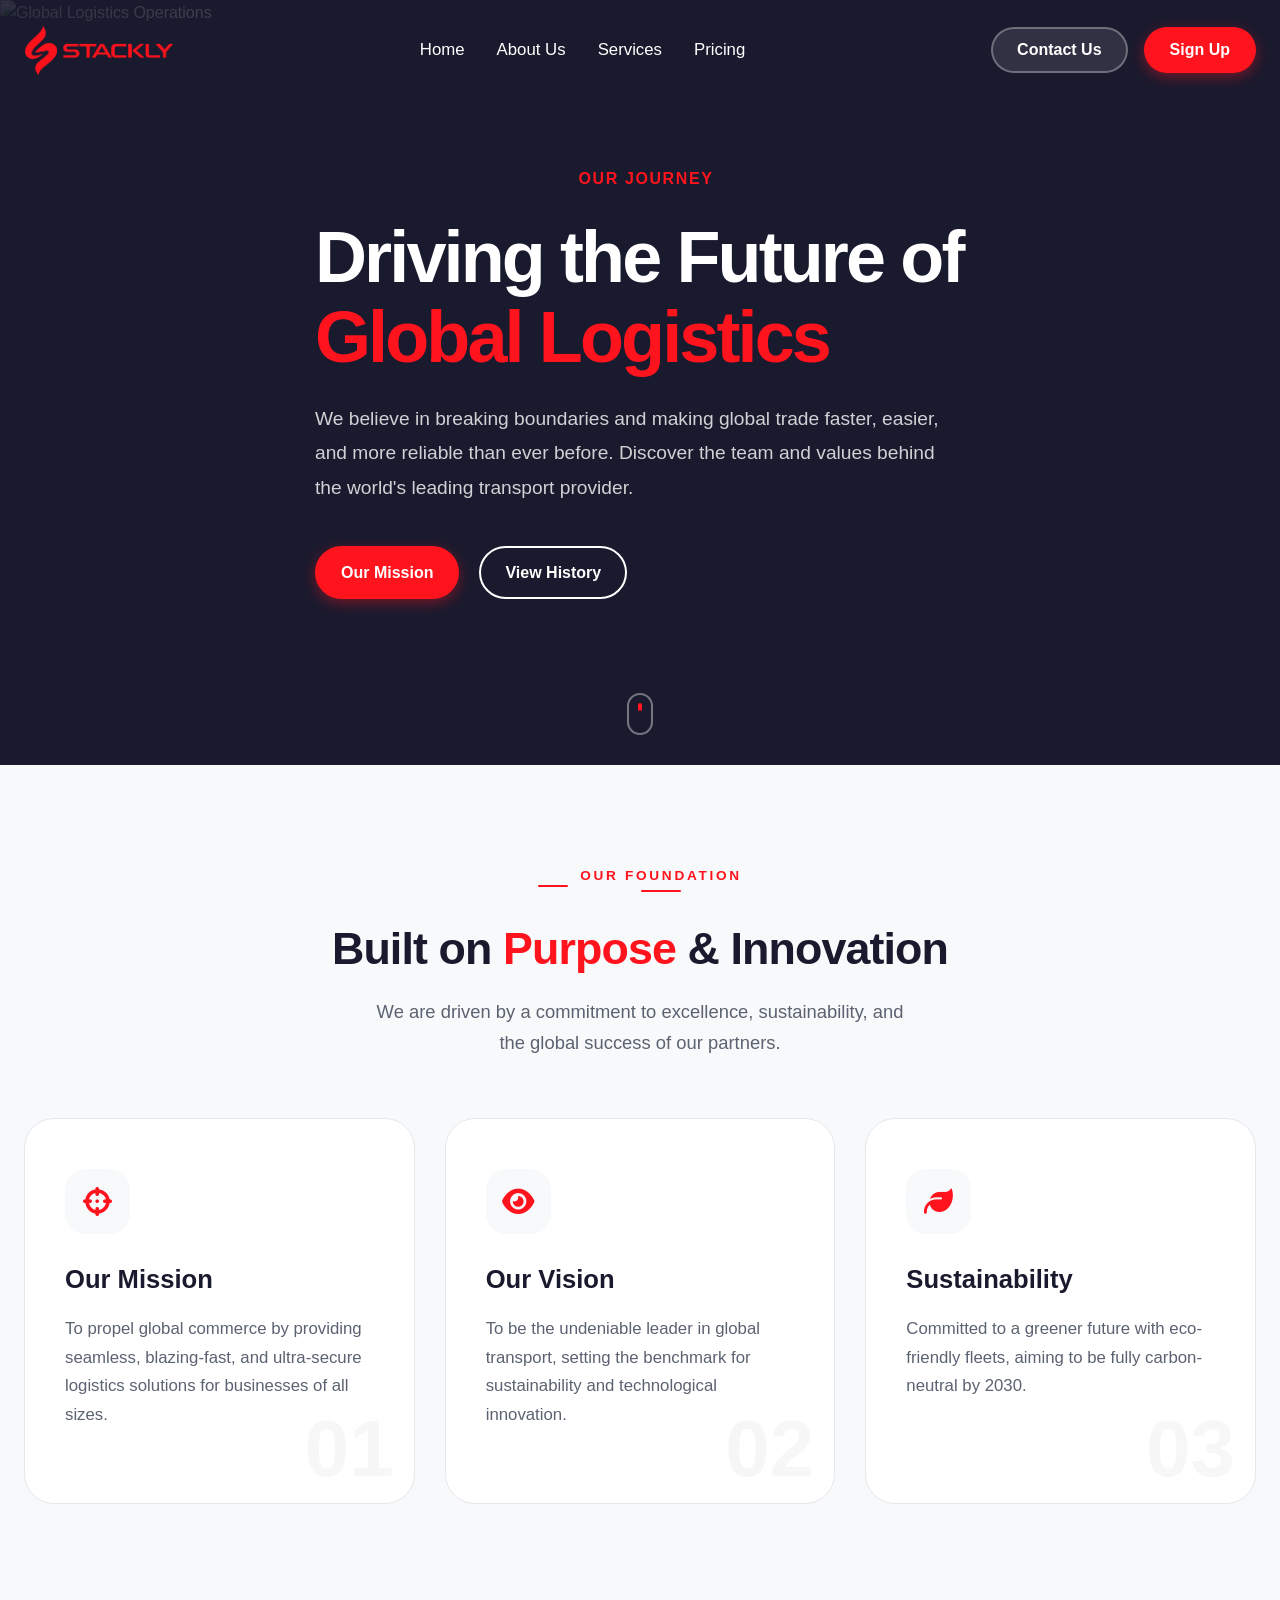
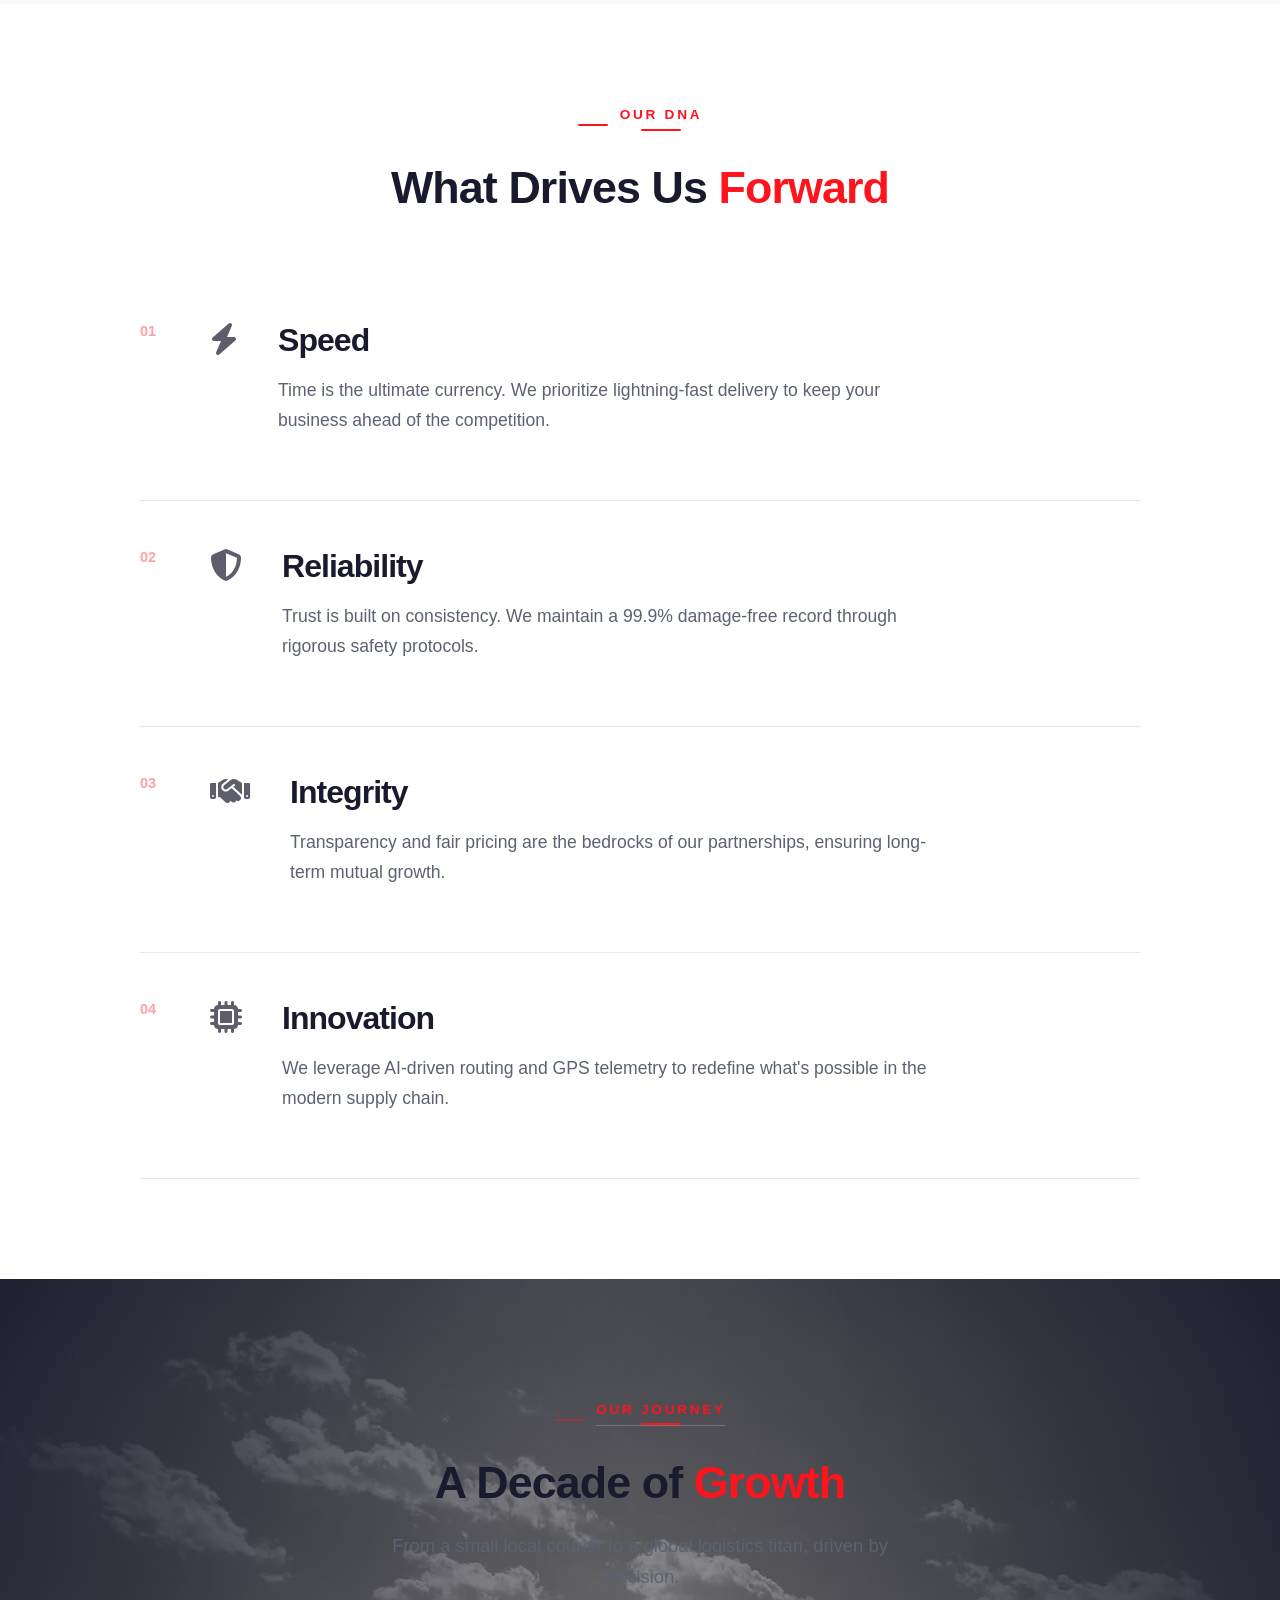
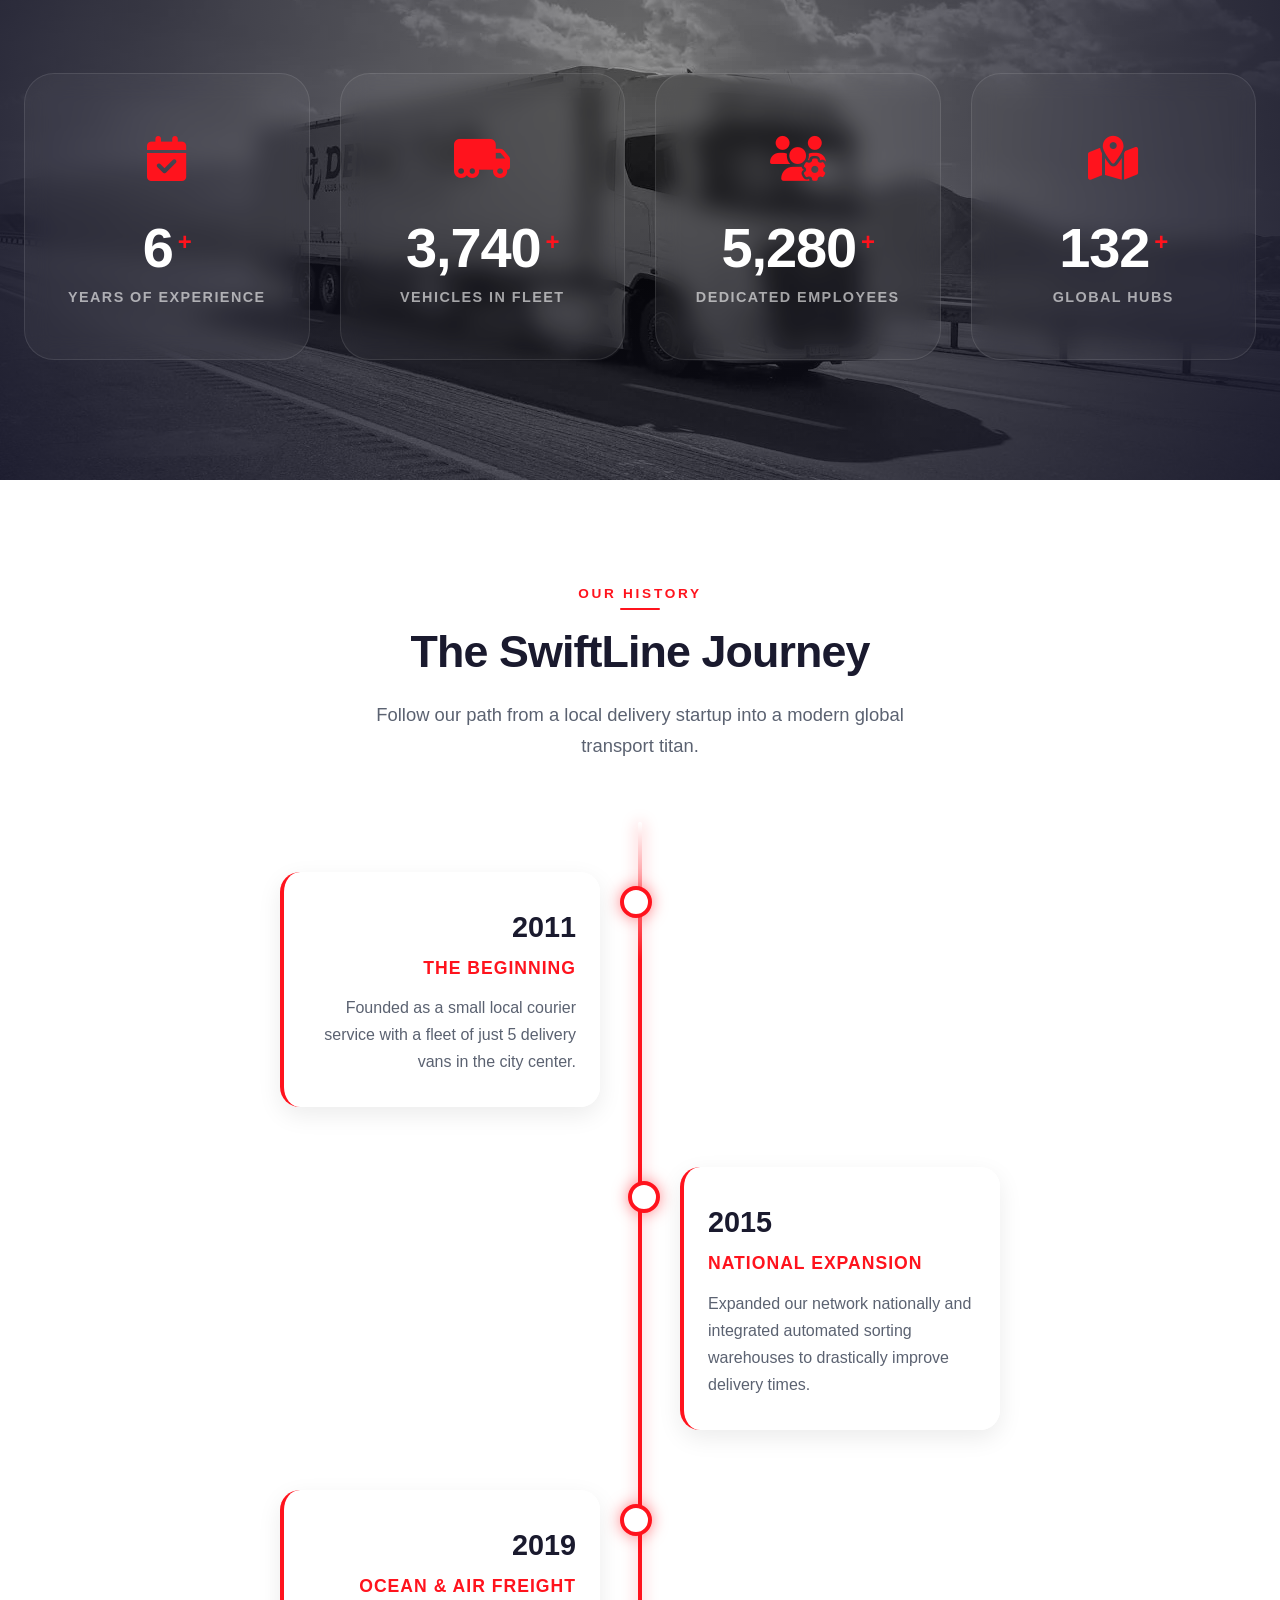
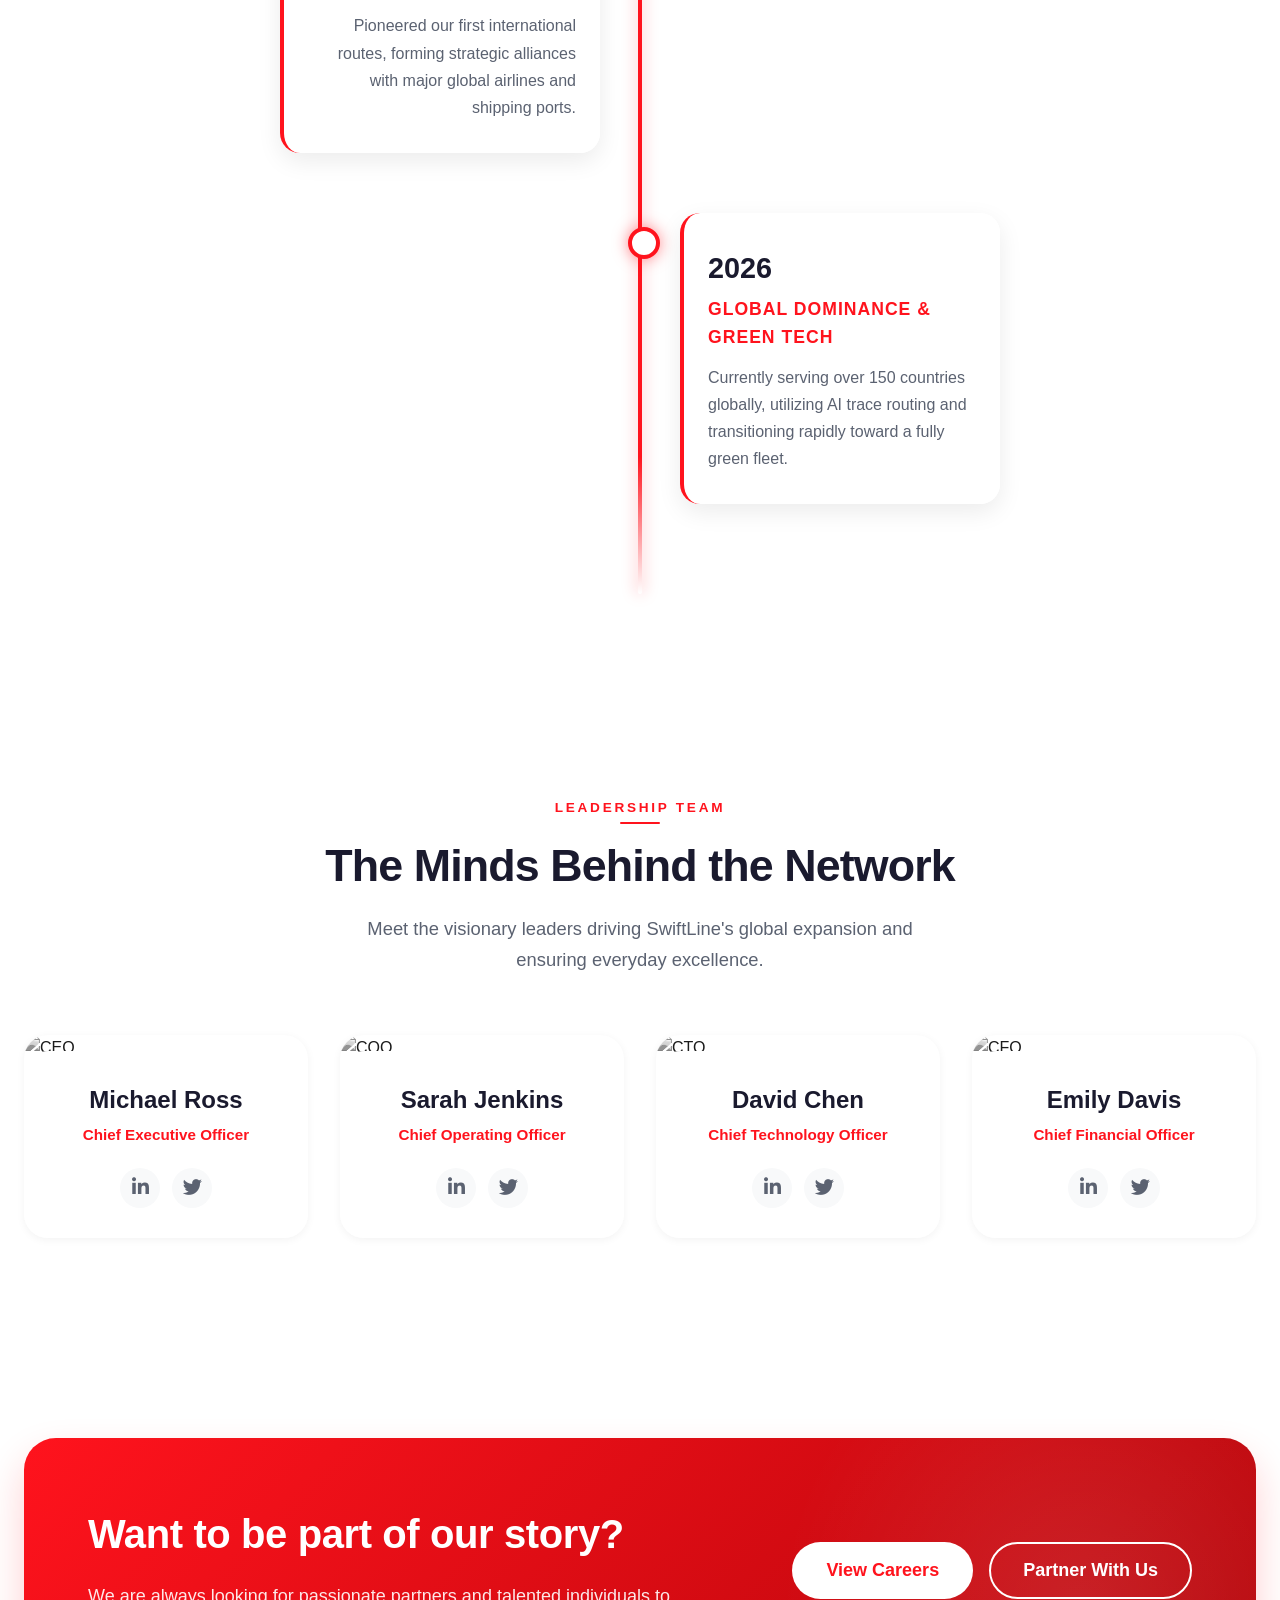
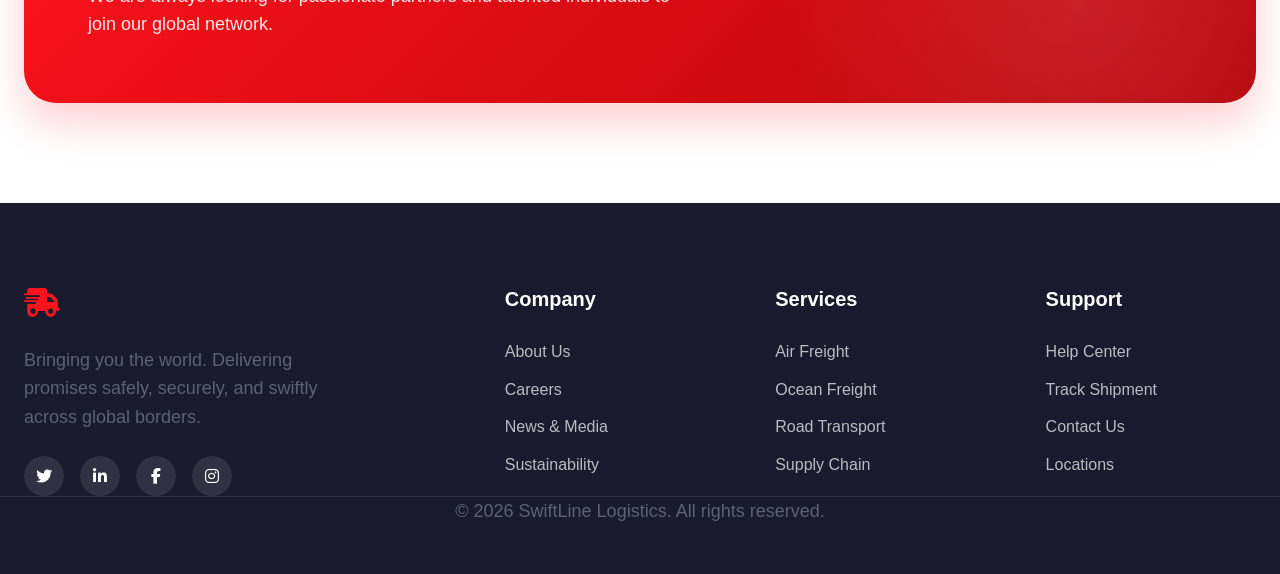
==== commit c001e170: "Add files via upload" ====
--- a/about.html
+++ b/about.html
@@ -15,7 +15,7 @@
     <link rel="stylesheet" href="https://cdnjs.cloudflare.com/ajax/libs/font-awesome/6.5.1/css/all.min.css">
 
     <link href="https://unpkg.com/aos@2.3.4/dist/aos.css" rel="stylesheet">
-   
+
 </head>
 
 <body>
@@ -31,12 +31,14 @@
                 <a href="service.html">Services</a>
                 <a href="price.html">Pricing</a>
                 <div class="mobile-actions">
-                    <button class="btn btn-outline track-btn" onclick="window.location.href='contact.html'">Contact Us</button>
+                    <button class="btn btn-outline track-btn" onclick="window.location.href='contact.html'">Contact
+                        Us</button>
                     <button class="btn btn-primary" onclick="window.location.href='sign.html'">Sign Up</button>
                 </div>
             </div>
             <div class="nav-right">
-                <button class="btn btn-outline track-btn" onclick="window.location.href='contact.html'">Contact Us</button>
+                <button class="btn btn-outline track-btn" onclick="window.location.href='contact.html'">Contact
+                    Us</button>
                 <button class="btn btn-primary" onclick="window.location.href='sign.html'">Sign Up</button>
                 <div class="mobile-menu-btn" id="mobileMenuBtn">
                     <i class="fas fa-bars"></i>
@@ -45,116 +47,222 @@
         </div>
     </nav>
 
-    <!-- About Hero Section -->
-    <section class="about-hero hero" id="about-hero">
-        <div class="about-hero-bg">
-            <img src="https://images.unsplash.com/photo-1577705998148-6da4f3963bc8?ixlib=rb-4.0.3&auto=format&fit=crop&w=2070&q=80"
-                alt="About Logistics">
-            <div class="about-hero-overlay"></div>
-        </div>
+
+
+
+
+
+    <section class="about-hero" id="about-hero">
+    <div class="about-hero-bg">
+        <img src="https://images.unsplash.com/photo-1586528116311-ad8dd3c8310d?auto=format&fit=crop&w=1920&q=80" alt="Global Logistics Operations">
+        <div class="about-hero-overlay"></div>
+    </div>
+
+    <div class="container about-relative">
+        <header class="about-hero-content reveal-up">
+            <div class="subtitle-wrapper">
+                <span class="line line-white"></span>
+                <span class="subtitle text-white">Our Journey</span>
+            </div>
+            <h1>Driving the Future of <br><span class="highlight">Global Logistics</span></h1>
+            <p>We believe in breaking boundaries and making global trade faster, easier, and more reliable than ever before. Discover the team and values behind the world's leading transport provider.</p>
+            
+            <div class="about-hero-actions">
+                <a href="#mission" class="btn btn-primary">Our Mission</a>
+                <a href="#history" class="btn btn-outline-white">View History</a>
+            </div>
+        </header>
+    </div>
+
+    <div class="scroll-down-indicator">
+        <div class="mouse">
+            <div class="wheel"></div>
+        </div>
+    </div>
+</section>
+
+
+
+
+
+
+    <section class="mission-section section" id="mission">
         <div class="container">
-            <div class="about-header-text">
-                <span class="badge">About SwiftLine</span>
-                <h1>Driving the Future of <span class="highlight">Global Logistics</span></h1>
-                <p>We believe in breaking boundaries and making global trade faster, easier, and more reliable than ever
-                    before. Discover the team and values behind the world's leading transport provider.</p>
-            </div>
-        </div>
-    </section>
-
-    <!-- Mission & Vision -->
-    <section class="section" id="mission">
-        <div class="container">
-            <div class="services-grid">
-                <div class="service-card reveal-up">
-                    <div class="service-icon"><i class="fas fa-crosshairs"></i></div>
+            <header class="section-header reveal-up">
+                <div class="subtitle-wrapper">
+                    <span class="line"></span>
+                    <span class="subtitle">Our Foundation</span>
+                </div>
+                <h2>Built on <span class="highlight">Purpose</span> & Innovation</h2>
+                <p>We are driven by a commitment to excellence, sustainability, and the global success of our partners.
+                </p>
+            </header>
+
+            <div class="mission-grid">
+                <div class="mission-card reveal-up">
+                    <div class="card-glow"></div>
+                    <div class="mission-icon"><i class="fas fa-crosshairs"></i></div>
                     <h3>Our Mission</h3>
                     <p>To propel global commerce by providing seamless, blazing-fast, and ultra-secure logistics
-                        solutions. We aim to empower businesses of all sizes to reach any market in the world.</p>
-                </div>
-                <div class="service-card reveal-up" style="transition-delay: 0.1s">
-                    <div class="service-icon"><i class="fas fa-eye"></i></div>
+                        solutions for businesses of all sizes.</p>
+                    <div class="card-number">01</div>
+                </div>
+
+                <div class="mission-card reveal-up" style="transition-delay: 0.1s">
+                    <div class="card-glow"></div>
+                    <div class="mission-icon"><i class="fas fa-eye"></i></div>
                     <h3>Our Vision</h3>
-                    <p>To be the undeniable leader in the global transport industry, setting the benchmark for
-                        sustainability, technological innovation, and absolute customer satisfaction.</p>
-                </div>
-                <div class="service-card reveal-up" style="transition-delay: 0.2s">
-                    <div class="service-icon"><i class="fas fa-leaf"></i></div>
+                    <p>To be the undeniable leader in global transport, setting the benchmark for sustainability and
+                        technological innovation.</p>
+                    <div class="card-number">02</div>
+                </div>
+
+                <div class="mission-card reveal-up" style="transition-delay: 0.2s">
+                    <div class="card-glow"></div>
+                    <div class="mission-icon"><i class="fas fa-leaf"></i></div>
                     <h3>Sustainability</h3>
-                    <p>We are committed to a greener future. With eco-friendly fleets and optimized routing, we aim to
-                        be fully carbon-neutral by 2030, safeguarding the planet and local communities.</p>
-                </div>
-            </div>
-        </div>
-    </section>
-
-    <!-- Core Values -->
-    <section class="process section bg-gray" id="values">
+                    <p>Committed to a greener future with eco-friendly fleets, aiming to be fully carbon-neutral by
+                        2030.</p>
+                    <div class="card-number">03</div>
+                </div>
+            </div>
+        </div>
+    </section>
+
+
+
+
+
+
+
+
+    <section class="values-minimal section" id="values">
         <div class="container">
-            <div class="section-header">
-                <h5 class="subtitle">Our Core Values</h5>
-                <h2>What Drives Us Forward</h2>
-                <p>These fundamental principles dictate everything we do at SwiftLine everyday.</p>
-            </div>
-            <div class="process-grid">
-                <div class="process-step reveal-up">
-                    <div class="step-icon"><i class="fas fa-bolt"></i></div>
-                    <h3>Speed</h3>
-                    <p>Time is money. We prioritize lightning-fast delivery to keep your business ahead of the curve.</p>
-                </div>
-                <div class="process-step reveal-up" style="transition-delay: 0.1s">
-                    <div class="step-icon"><i class="fas fa-shield-alt"></i></div>
-                    <h3>Reliability</h3>
-                    <p>Your cargo is safe with us. We boast a 99.9% damage-free delivery record.</p>
-                </div>
-                <div class="process-step reveal-up" style="transition-delay: 0.2s">
-                    <div class="step-icon"><i class="fas fa-handshake"></i></div>
-                    <h3>Integrity</h3>
-                    <p>Transparency, honesty, and fair pricing define our partnerships worldwide.</p>
-                </div>
-                <div class="process-step reveal-up" style="transition-delay: 0.3s">
-                    <div class="step-icon"><i class="fas fa-microchip"></i></div>
-                    <h3>Innovation</h3>
-                    <p>We constantly leverage cutting-edge AI and GPS tech to optimize our global supply chain.</p>
-                </div>
-            </div>
-        </div>
-    </section>
-
-    <!-- Global Impact / Stats -->
-    <section class="impact-stats" id="impact">
-        <div class="impact-bg"></div>
-        <div class="impact-overlay"></div>
-        <div class="container impact-content">
-            <div class="section-header text-white">
-                <h5 class="subtitle subtitle-white">Our Journey</h5>
-                <h2>A Decade of Growth</h2>
-                <p>From a small local courier to a global logistics titan.</p>
-            </div>
-            <div class="impact-grid">
-                <div class="impact-card reveal-up">
-                    <i class="fas fa-calendar-check"></i>
-                    <h3><span class="counter" data-target="15">0</span>+</h3>
-                    <p>Years of Experience</p>
-                </div>
-                <div class="impact-card reveal-up" style="transition-delay: 0.1s">
-                    <i class="fas fa-truck-moving"></i>
-                    <h3><span class="counter" data-target="8500">0</span>+</h3>
-                    <p>Vehicles in Fleet</p>
-                </div>
-                <div class="impact-card reveal-up" style="transition-delay: 0.2s">
-                    <i class="fas fa-users-cog"></i>
-                    <h3><span class="counter" data-target="12000">0</span>+</h3>
-                    <p>Dedicated Employees</p>
-                </div>
-                <div class="impact-card reveal-up" style="transition-delay: 0.3s">
-                    <i class="fas fa-map-marked-alt"></i>
-                    <h3><span class="counter" data-target="300">0</span>+</h3>
-                    <p>Global Hubs</p>
-                </div>
-            </div>
-        </div>
-    </section>
+            <header class="section-header reveal-up">
+                <div class="subtitle-wrapper">
+                    <span class="line"></span>
+                    <span class="subtitle">Our DNA</span>
+                </div>
+                <h2>What Drives Us <span class="highlight">Forward</span></h2>
+            </header>
+
+            <div class="values-list-wrapper">
+                <div class="value-item reveal-up">
+                    <div class="value-number">01</div>
+                    <div class="value-icon"><i class="fas fa-bolt"></i></div>
+                    <div class="value-text">
+                        <h3>Speed</h3>
+                        <p>Time is the ultimate currency. We prioritize lightning-fast delivery to keep your business
+                            ahead of the competition.</p>
+                    </div>
+                </div>
+
+                <div class="value-item reveal-up" style="transition-delay: 0.1s">
+                    <div class="value-number">02</div>
+                    <div class="value-icon"><i class="fas fa-shield-alt"></i></div>
+                    <div class="value-text">
+                        <h3>Reliability</h3>
+                        <p>Trust is built on consistency. We maintain a 99.9% damage-free record through rigorous safety
+                            protocols.</p>
+                    </div>
+                </div>
+
+                <div class="value-item reveal-up" style="transition-delay: 0.2s">
+                    <div class="value-number">03</div>
+                    <div class="value-icon"><i class="fas fa-handshake"></i></div>
+                    <div class="value-text">
+                        <h3>Integrity</h3>
+                        <p>Transparency and fair pricing are the bedrocks of our partnerships, ensuring long-term mutual
+                            growth.</p>
+                    </div>
+                </div>
+
+                <div class="value-item reveal-up" style="transition-delay: 0.3s">
+                    <div class="value-number">04</div>
+                    <div class="value-icon"><i class="fas fa-microchip"></i></div>
+                    <div class="value-text">
+                        <h3>Innovation</h3>
+                        <p>We leverage AI-driven routing and GPS telemetry to redefine what's possible in the modern
+                            supply chain.</p>
+                    </div>
+                </div>
+            </div>
+        </div>
+    </section>
+
+
+
+
+
+
+
+
+
+    <section class="impact-stats-modern" id="impact">
+        <div class="impact-bg-wrap">
+            <img src="./assets/hero.webp" alt="Global Network Map" class="impact-bg-img">
+            <div class="impact-mask-overlay" id="impactMask"></div>
+        </div>
+
+        <div class="container impact-relative">
+            <header class="section-header reveal-up">
+                <div class="subtitle-wrapper">
+                    <span class="line line-white"></span>
+                    <span class="subtitle subtitle-white">Our Journey</span>
+                </div>
+                <h2 class="text-white">A Decade of <span class="highlight">Growth</span></h2>
+                <p class="text-white-80">From a small local courier to a global logistics titan, driven by precision.
+                </p>
+            </header>
+
+            <div class="impact-grid-modern">
+                <div class="impact-stat-card reveal-up">
+                    <div class="stat-icon-wrap"><i class="fas fa-calendar-check"></i></div>
+                    <div class="stat-info">
+                        <h3 class="stat-count"><span class="counter" data-target="15">0</span><span
+                                class="plus">+</span></h3>
+                        <p>Years of Experience</p>
+                    </div>
+                </div>
+
+                <div class="impact-stat-card reveal-up" style="transition-delay: 0.1s">
+                    <div class="stat-icon-wrap"><i class="fas fa-truck-moving"></i></div>
+                    <div class="stat-info">
+                        <h3 class="stat-count"><span class="counter" data-target="8500">0</span><span
+                                class="plus">+</span></h3>
+                        <p>Vehicles in Fleet</p>
+                    </div>
+                </div>
+
+                <div class="impact-stat-card reveal-up" style="transition-delay: 0.2s">
+                    <div class="stat-icon-wrap"><i class="fas fa-users-cog"></i></div>
+                    <div class="stat-info">
+                        <h3 class="stat-count"><span class="counter" data-target="12000">0</span><span
+                                class="plus">+</span></h3>
+                        <p>Dedicated Employees</p>
+                    </div>
+                </div>
+
+                <div class="impact-stat-card reveal-up" style="transition-delay: 0.3s">
+                    <div class="stat-icon-wrap"><i class="fas fa-map-marked-alt"></i></div>
+                    <div class="stat-info">
+                        <h3 class="stat-count"><span class="counter" data-target="300">0</span><span
+                                class="plus">+</span></h3>
+                        <p>Global Hubs</p>
+                    </div>
+                </div>
+            </div>
+        </div>
+    </section>
+
+
+
+
+
+
+
+
+
 
     <!-- Company Timeline -->
     <section class="section bg-gray" id="history">
@@ -169,33 +277,44 @@
                     <div class="timeline-content">
                         <h3>2011</h3>
                         <h4>The Beginning</h4>
-                        <p>Founded as a small local courier service with a fleet of just 5 delivery vans in the city center.</p>
+                        <p>Founded as a small local courier service with a fleet of just 5 delivery vans in the city
+                            center.</p>
                     </div>
                 </div>
                 <div class="timeline-item right reveal-right">
                     <div class="timeline-content">
                         <h3>2015</h3>
                         <h4>National Expansion</h4>
-                        <p>Expanded our network nationally and integrated automated sorting warehouses to drastically improve delivery times.</p>
+                        <p>Expanded our network nationally and integrated automated sorting warehouses to drastically
+                            improve delivery times.</p>
                     </div>
                 </div>
                 <div class="timeline-item left reveal-left">
                     <div class="timeline-content">
                         <h3>2019</h3>
                         <h4>Ocean & Air Freight</h4>
-                        <p>Pioneered our first international routes, forming strategic alliances with major global airlines and shipping ports.</p>
+                        <p>Pioneered our first international routes, forming strategic alliances with major global
+                            airlines and shipping ports.</p>
                     </div>
                 </div>
                 <div class="timeline-item right reveal-right">
                     <div class="timeline-content">
                         <h3>2026</h3>
                         <h4>Global Dominance & Green Tech</h4>
-                        <p>Currently serving over 150 countries globally, utilizing AI trace routing and transitioning rapidly toward a fully green fleet.</p>
-                    </div>
-                </div>
-            </div>
-        </div>
-    </section>
+                        <p>Currently serving over 150 countries globally, utilizing AI trace routing and transitioning
+                            rapidly toward a fully green fleet.</p>
+                    </div>
+                </div>
+            </div>
+        </div>
+    </section>
+
+
+
+
+
+
+
 
     <!-- Our Team -->
     <section class="section" id="team">
@@ -272,7 +391,8 @@
             <div class="cta-banner reveal-up">
                 <div class="cta-banner-content">
                     <h2>Want to be part of our story?</h2>
-                    <p>We are always looking for passionate partners and talented individuals to join our global network.
+                    <p>We are always looking for passionate partners and talented individuals to join our global
+                        network.
                     </p>
                 </div>
                 <div class="cta-banner-actions">
@@ -326,6 +446,51 @@
     </footer>
 
     <script src="script.js"></script>
+
+
+    <script>
+        document.addEventListener('DOMContentLoaded', () => {
+
+            // 1. The Counter Animation Function
+            const startCounter = (el) => {
+                const target = parseInt(el.getAttribute('data-target'));
+                const duration = 2000; // 2 seconds to finish
+                const step = target / (duration / 10); // How much to add every 10ms
+
+                let current = 0;
+                const timer = setInterval(() => {
+                    current += step;
+                    if (current >= target) {
+                        el.innerText = target.toLocaleString(); // Add commas for thousands
+                        clearInterval(timer);
+                    } else {
+                        el.innerText = Math.floor(current).toLocaleString();
+                    }
+                }, 10);
+            };
+
+            // 2. The Intersection Observer (The Trigger)
+            const counterObserver = new IntersectionObserver((entries, observer) => {
+                entries.forEach(entry => {
+                    // Check if the element is visible on screen
+                    if (entry.isIntersecting) {
+                        startCounter(entry.target);
+                        observer.unobserve(entry.target); // Stop watching once animated
+                    }
+                });
+            }, {
+                threshold: 0.5 // Trigger when 50% of the element is visible
+            });
+
+            // 3. Attach Observer to all .counter elements
+            document.querySelectorAll('.counter').forEach(counter => {
+                counterObserver.observe(counter);
+            });
+        });
+    </script>
+
+
+
 </body>
 
-</html>
+</html>
--- a/style.css
+++ b/style.css
@@ -1,3 +1,14 @@
+* {
+    margin: 0;
+    padding: 0;
+    box-sizing: border-box;
+    max-width: 100%;
+}
+
+html,
+body {
+    overflow-x: hidden;
+}
 
 /* Navbar */
 .navbar {
@@ -92,7 +103,7 @@
 
 .track-btn {
     background-color: rgba(255, 255, 255, 0.1);
-    color:var(--bg-surface);
+    color: var(--bg-surface);
     border-color: rgba(255, 255, 255, 0.3);
 }
 
@@ -102,183 +113,7 @@
     border-color: var(--border-color);
 }
 
-/* Hero Section */
-.hero {
-    position: relative;
-    min-height: 100vh;
-    display: flex;
-    align-items: center;
-    padding-top: 100px;
-    overflow: hidden;
-}
-
-.hero-bg {
-    position: absolute;
-    top: 0;
-    left: 0;
-    width: 100%;
-    height: 100%;
-    z-index: -1;
-}
-
-.hero-bg img {
-    width: 100%;
-    height: 100%;
-    object-fit: cover;
-    transform: scale(1.05);
-    animation: slowZoom 20s ease infinite alternate;
-}
-
-@keyframes slowZoom {
-    0% {
-        transform: scale(1);
-    }
-
-    100% {
-        transform: scale(1.1);
-    }
-}
-
-.hero-overlay {
-    position: absolute;
-    top: 0;
-    left: 0;
-    width: 100%;
-    height: 100%;
-    background: linear-gradient(to right, rgba(0, 0, 0, 0.85) 0%, rgba(0, 0, 0, 0.4) 60%, rgba(0, 0, 0, 0.1) 100%);
-}
-
-.hero-content {
-    display: grid;
-    grid-template-columns: 1fr;
-    gap: 60px;
-    height: 100%;
-    align-items: center;
-}
-
-.hero-text {
-    max-width: 650px;
-    color: white;
-    padding: 40px;
-    border-radius: 24px;
-    background: rgba(255, 255, 255, 0.05);
-    backdrop-filter: blur(10px);
-    border: 1px solid rgba(255, 255, 255, 0.1);
-    box-shadow: var(--shadow-lg);
-    opacity: 0;
-    transform: translateY(30px);
-    animation: fadeUp 1s cubic-bezier(0.4, 0, 0.2, 1) forwards;
-    animation-delay: 0.2s;
-}
-
-.hero-text h1 {
-    color: white;
-}
-
-.hero-text p {
-    color: rgba(255, 255, 255, 0.8);
-}
-
-@keyframes fadeUp {
-    to {
-        opacity: 1;
-        transform: translateY(0);
-    }
-}
-
-.badge {
-    display: inline-block;
-    padding: 6px 16px;
-    background-color: rgba(255, 19, 29, 0.15);
-    color: var(--primary-color);
-    border: 1px solid rgba(255, 19, 29, 0.3);
-    border-radius: 50px;
-    font-weight: 600;
-    font-size: 0.875rem;
-    margin-bottom: 24px;
-}
-
-.hero-actions {
-    display: flex;
-    gap: 16px;
-    margin-bottom: 48px;
-}
-
-.tracking-box {
-    background-color: var(--white);
-    padding: 24px;
-    border-radius: 16px;
-    color: var(--text-dark);
-}
-
-.tracking-box h3 {
-    font-size: 1.1rem;
-    margin-bottom: 16px;
-    display: flex;
-    align-items: center;
-    gap: 8px;
-}
-
-.tracking-input-group {
-    display: flex;
-    align-items: center;
-    background-color: var(--bg-gray);
-    border-radius: 12px;
-    border: 1px solid var(--border-color);
-    padding: 6px;
-    padding-left: 20px;
-    transition: var(--transition);
-}
-
-.tracking-input-group:focus-within {
-    border-color: var(--primary-color);
-    box-shadow: 0 0 0 4px rgba(255, 19, 29, 0.1);
-}
-
-.tracking-input-group i {
-    color: var(--text-light);
-}
-
-.tracking-input-group input {
-    flex: 1;
-    border: none;
-    background: transparent;
-    padding: 12px 16px;
-    font-size: 1rem;
-    font-family: inherit;
-    outline: none;
-    color: var(--text-dark);
-}
-
-.track-submit {
-    border-radius: 8px;
-    padding: 12px 24px;
-}
-
-.hero-stats {
-    display: flex;
-    gap: 32px;
-    position: absolute;
-    bottom: 0;
-    right: 0;
-    background: var(--white);
-    padding: 40px;
-    border-top-left-radius: 40px;
-    box-shadow: -10px -10px 40px rgba(0, 0, 0, 0.1);
-}
-
-.stat-card h2 {
-    color: var(--primary-color);
-    margin-bottom: 4px;
-    font-size: 2.5rem;
-}
-
-.stat-card p {
-    margin: 0;
-    font-size: 0.95rem;
-    font-weight: 500;
-    color: var(--text-dark);
-}
+
 
 /* Sections */
 .section {
@@ -291,466 +126,316 @@
     margin: 0 auto 60px;
 }
 
-.bg-gray {
-    background-color: var(--bg-gray);
-}
-
-/* Services */
-.services-grid {
+
+
+
+
+
+
+
+/* --- Hero Base Styles --- */
+.hero {
+    position: relative;
+    min-height: 100vh;
+    display: flex;
+    align-items: center;
+    padding: 120px 0 80px;
+    overflow: hidden;
+}
+
+.hero-wrapper {
     display: grid;
-    grid-template-columns: repeat(auto-fit, minmax(280px, 1fr));
-    gap: 32px;
-}
-
-.service-card {
-    background-color: var(--white);
-    padding: 40px;
-    border-radius: 24px;
-    border: 1px solid var(--border-color);
-    transition: var(--transition);
-    position: relative;
-    overflow: hidden;
-    z-index: 1;
-}
-
-.service-card::before {
-    content: '';
-    position: absolute;
-    top: 0;
-    left: 0;
-    width: 100%;
-    height: 0;
-    background-color: var(--primary-color);
-    transition: var(--transition);
-    z-index: -1;
-}
-
-.service-card:hover {
-    transform: translateY(-10px);
-    border-color: transparent;
-    box-shadow: var(--shadow-lg);
-}
-
-.service-card:hover::before {
-    height: 100%;
-}
-
-.service-card:hover h3,
-.service-card:hover p,
-.service-card:hover .service-link {
-    color: var(--white);
-}
-
-.service-icon {
-    width: 64px;
-    height: 64px;
-    background-color: rgba(255, 19, 29, 0.1);
-    color: var(--primary-color);
-    border-radius: 16px;
-    display: flex;
-    align-items: center;
-    justify-content: center;
-    font-size: 28px;
-    margin-bottom: 24px;
-    transition: var(--transition);
-}
-
-.service-card:hover .service-icon {
-    background-color: rgba(255, 255, 255, 0.2);
-    color: var(--white);
-}
-
-.service-link {
-    display: inline-flex;
-    align-items: center;
-    gap: 8px;
-    font-weight: 600;
-    color: var(--primary-color);
-    margin-top: 16px;
-}
-
-/* Network Section */
-.container-network {
-    display: grid;
-    grid-template-columns: 1fr 1fr;
+    grid-template-columns: 1.2fr 0.8fr;
     gap: 60px;
     align-items: center;
-}
-
-.check-list {
-    list-style: none;
-    margin-top: 32px;
-}
-
-.check-list li {
+    position: relative;
+    z-index: 5;
+}
+
+/* --- Animated Mesh Background --- */
+.hero-bg {
+    position: absolute;
+    inset: 0;
+    z-index: 1;
+    background-color: var(--text-dark);
+    /* Your #1a1a2e */
+    overflow: hidden;
+}
+
+.mesh-gradient {
+    position: absolute;
+    width: 100%;
+    height: 100%;
+    filter: blur(100px);
+    opacity: 0.5;
+}
+
+.blob {
+    position: absolute;
+    border-radius: 50%;
+    animation: moveMesh 20s ease-in-out infinite alternate;
+}
+
+.blob-1 {
+    width: 600px;
+    height: 600px;
+    background-color: var(--primary-color);
+    /* Your Red */
+    top: -200px;
+    left: -100px;
+}
+
+.blob-2 {
+    width: 500px;
+    height: 500px;
+    background-color: #3b82f6;
+    /* Accent Blue */
+    bottom: -150px;
+    right: -100px;
+    animation-delay: -5s;
+}
+
+.blob-3 {
+    width: 400px;
+    height: 400px;
+    background-color: var(--white);
+    top: 40%;
+    left: 30%;
+    opacity: 0.1;
+    animation-delay: -10s;
+}
+
+.hero-overlay {
+    position: absolute;
+    inset: 0;
+    background: linear-gradient(105deg,
+            rgba(26, 26, 46, 0.9) 0%,
+            rgba(26, 26, 46, 0.4) 100%);
+}
+
+/* --- Typography & Elements --- */
+.hero-content h1 {
+    color: var(--white);
+    font-size: clamp(2.5rem, 5vw, 4.5rem);
+    margin-bottom: 24px;
+    line-height: 1.1;
+}
+
+.hero-content p {
+    color: rgba(255, 255, 255, 0.8);
+    max-width: 600px;
+    margin-bottom: 40px;
+}
+
+/* Glassmorphism Card Style */
+.glass-card {
+    background: rgba(255, 255, 255, 0.03);
+    backdrop-filter: blur(15px);
+    -webkit-backdrop-filter: blur(15px);
+    border: 1px solid rgba(255, 255, 255, 0.1);
+    border-radius: 24px;
+    transition: var(--transition);
+}
+
+.tracking-container {
+    padding: 24px;
+    max-width: 550px;
+}
+
+.tracking-header {
     display: flex;
     align-items: center;
     gap: 12px;
+    color: var(--white);
     margin-bottom: 16px;
-    font-size: 1.1rem;
-    font-weight: 500;
-}
-
-.check-list i {
-    color: var(--primary-color);
-    font-size: 1.25rem;
-}
-
-.mt-4 {
-    margin-top: 32px;
-}
-
-.network-image {
-    position: relative;
-    border-radius: 24px;
+}
+
+.tracking-input-group {
+    display: flex;
+    background: var(--white);
+    padding: 6px;
+    border-radius: 16px;
+}
+
+.tracking-input-group input {
+    flex: 1;
+    border: none;
+    padding: 12px 20px;
+    outline: none;
+    font-size: 1rem;
+    color: var(--text-dark);
+    background: transparent;
+}
+
+/* Stats Grid */
+.hero-stats-grid {
+    display: grid;
+    grid-template-columns: repeat(2, 1fr);
+    gap: 20px;
+}
+
+.stat-card {
+    padding: 30px 20px;
+    text-align: center;
+    animation: float 6s ease-in-out infinite;
+}
+
+.stat-card:nth-child(even) {
+    animation-delay: 2s;
+}
+
+.stat-card h2 {
+    color: var(--white);
+    font-size: 2.5rem;
+    margin: 10px 0 5px;
+}
+
+.stat-card p {
+    color: rgba(255, 255, 255, 0.7);
+    margin: 0;
+    font-size: 0.9rem;
+}
+
+.accent-card {
+    background: var(--primary-color);
+    border-color: var(--primary-color);
+}
+
+.accent-card .stat-icon,
+.accent-card p {
+    color: var(--white);
+}
+
+/* --- Animations --- */
+@keyframes moveMesh {
+    0% {
+        transform: translate(0, 0) scale(1);
+    }
+
+    100% {
+        transform: translate(100px, 50px) scale(1.2);
+    }
+}
+
+@keyframes float {
+
+    0%,
+    100% {
+        transform: translateY(0);
+    }
+
+    50% {
+        transform: translateY(-15px);
+    }
+}
+
+/* --- Mobile Queries --- */
+@media (max-width: 1024px) {
+    .hero-wrapper {
+        grid-template-columns: 1fr;
+        text-align: center;
+    }
+
+    .hero-content p,
+    .tracking-container {
+        margin: 0 auto 40px;
+    }
+
+    .hero-actions {
+        justify-content: center;
+    }
+
+    .hero-stats-grid {
+        max-width: 600px;
+        margin: 0 auto;
+    }
+}
+
+@media (max-width: 600px) {
+    .hero-stats-grid {
+        grid-template-columns: 1fr;
+    }
+
+    .tracking-input-group {
+        flex-direction: column;
+        background: transparent;
+        gap: 10px;
+    }
+
+    .tracking-input-group input {
+        background: #fff;
+        border-radius: 12px;
+    }
+
+    .track-submit {
+        width: 100%;
+        border-radius: 12px !important;
+    }
+}
+
+
+
+
+
+
+/* --- Hero Video Background --- */
+.hero-bg {
+    position: absolute;
+    inset: 0;
+    z-index: 1;
+    /* Stay behind content */
     overflow: hidden;
-    box-shadow: var(--shadow-lg);
-}
-
-.map-placeholder {
-    position: relative;
-    width: 100%;
-    padding-top: 100%;
-}
-
-.map-placeholder img {
-    position: absolute;
-    top: 0;
-    left: 0;
+    background-color: var(--text-dark);
+    /* Fallback color */
+}
+
+.hero-video {
     width: 100%;
     height: 100%;
     object-fit: cover;
-}
-
-.map-overlay-layer {
-    position: absolute;
-    top: 0;
-    left: 0;
-    width: 100%;
-    height: 100%;
-    background: rgba(26, 26, 46, 0.4);
-}
-
-.pulse-point {
-    position: absolute;
-    width: 12px;
-    height: 12px;
-    background-color: var(--primary-color);
-    border-radius: 50%;
-    z-index: 2;
-}
-
-.pulse-point::after {
-    content: '';
+    /* Ensures video fills the area without stretching */
     position: absolute;
     top: 50%;
     left: 50%;
     transform: translate(-50%, -50%);
-    width: 100%;
-    height: 100%;
-    background-color: var(--primary-color);
-    border-radius: 50%;
-    animation: pulse 2s infinite;
-}
-
-@keyframes pulse {
-    0% {
-        width: 100%;
-        height: 100%;
-        opacity: 0.8;
-    }
-
-    100% {
-        width: 400%;
-        height: 400%;
-        opacity: 0;
-    }
-}
-
-/* How it Works / Process */
-.process-grid {
-    display: grid;
-    grid-template-columns: repeat(auto-fit, minmax(240px, 1fr));
-    gap: 32px;
-    position: relative;
-}
-
-.process-step {
-    background: var(--white);
-    padding: 40px 32px;
-    border-radius: 24px;
-    box-shadow: var(--shadow-md);
-    text-align: center;
-    position: relative;
-    z-index: 1;
-    border: 1px solid var(--border-color);
-    transition: var(--transition);
-}
-
-.process-step:hover {
-    transform: translateY(-5px);
-    border-color: var(--primary-color);
-    box-shadow: var(--shadow-lg);
-}
-
-.step-number {
-    position: absolute;
-    top: -20px;
-    right: -10px;
-    font-size: 5rem;
-    font-weight: 800;
-    color: var(--bg-gray);
-    z-index: -1;
-    line-height: 1;
-    opacity: 0.5;
-    transition: var(--transition);
-}
-
-.process-step:hover .step-number {
-    color: rgba(255, 19, 29, 0.1);
-}
-
-.step-icon {
-    width: 70px;
-    height: 70px;
-    margin: 0 auto 24px;
-    background-color: var(--primary-color);
-    color: var(--white);
-    border-radius: 50%;
-    display: flex;
-    align-items: center;
-    justify-content: center;
-    font-size: 32px;
-    box-shadow: 0 10px 20px rgba(255, 19, 29, 0.3);
-}
-
-/* Fleet */
-.fleet-grid {
-    display: grid;
-    grid-template-columns: repeat(auto-fit, minmax(320px, 1fr));
-    gap: 32px;
-}
-
-.fleet-card {
-    border-radius: 24px;
-    overflow: hidden;
-    background: var(--white);
-    box-shadow: var(--shadow-md);
-    transition: var(--transition);
-}
-
-.fleet-card:hover {
-    box-shadow: var(--shadow-lg);
-    transform: translateY(-5px);
-}
-
-.fleet-card img {
-    width: 100%;
-    height: 240px;
-    object-fit: cover;
-    transition: transform 0.5s ease;
-}
-
-.fleet-card:hover img {
-    transform: scale(1.05);
-}
-
-.fleet-info {
-    padding: 24px;
-    background: var(--white);
-    position: relative;
+}
+
+.hero-overlay {
+    position: absolute;
+    inset: 0;
     z-index: 2;
-}
-
-/* Testimonials */
-.testimonials-grid {
-    display: grid;
-    grid-template-columns: repeat(auto-fit, minmax(300px, 1fr));
-    gap: 32px;
-}
-
-.testimonial-card {
-    background: var(--bg-gray);
-    padding: 40px;
-    border-radius: 24px;
-    position: relative;
-    transition: var(--transition);
-}
-
-.testimonial-card:hover {
-    background: var(--white);
-    box-shadow: var(--shadow-lg);
-}
-
-.stars {
-    color: #f59e0b;
-    margin-bottom: 24px;
-    font-size: 1.1rem;
-}
-
-.quote {
-    font-size: 1.125rem;
-    font-style: italic;
-    color: var(--text-dark);
-    margin-bottom: 32px;
-    line-height: 1.8;
-}
-
-.client-info {
-    display: flex;
-    align-items: center;
-    gap: 16px;
-}
-
-.client-avatar img {
-    width: 56px;
-    height: 56px;
-    border-radius: 50%;
-    object-fit: cover;
-}
-
-.client-info h4 {
-    font-size: 1.1rem;
-    margin-bottom: 4px;
-}
-
-.client-info p {
-    font-size: 0.9rem;
-    margin: 0;
-}
-
-/* FAQ */
-.faq-accordion {
-    max-width: 800px;
-    margin: 0 auto;
-}
-
-.faq-item {
-    background: var(--white);
-    border: 1px solid var(--border-color);
-    border-radius: 16px;
-    margin-bottom: 16px;
-    overflow: hidden;
-}
-
-.faq-question {
-    padding: 24px;
-    cursor: pointer;
-    display: flex;
-    justify-content: space-between;
-    align-items: center;
-    transition: var(--transition);
-}
-
-.faq-question h3 {
-    margin: 0;
-    font-size: 1.25rem;
-}
-
-.faq-question i {
-    color: var(--primary-color);
-    transition: transform 0.3s ease;
-}
-
-.faq-item.active .faq-question i {
-    transform: rotate(180deg);
-}
-
-.faq-answer {
-    max-height: 0;
-    overflow: hidden;
-    transition: max-height 0.4s ease;
-    background: var(--white);
-}
-
-.faq-item.active .faq-answer {
-    max-height: 300px;
-}
-
-.faq-answer p {
-    padding: 0 24px 24px 24px;
-    margin: 0;
-}
-
-/* Impact Stats Overlay Section */
-.impact-stats {
-    position: relative;
-    padding: 120px 0;
-    overflow: hidden;
-}
-
-.impact-bg {
-    position: absolute;
-    top: 0;
-    left: 0;
-    width: 100%;
-    height: 100%;
-    background-image: url('https://images.unsplash.com/photo-1494412574643-fc03d790f968?ixlib=rb-4.0.3&auto=format&fit=crop&w=2070&q=80');
-    background-size: cover;
-    background-position: center;
-    background-attachment: fixed;
-    z-index: -2;
-}
-
-.impact-overlay {
-    position: absolute;
-    top: 0;
-    left: 0;
-    width: 100%;
-    height: 100%;
-    background-color: rgba(26, 26, 46, 0.85);
-    /* Dark overlay */
-    z-index: -1;
-}
-
-.impact-content {
-    position: relative;
-    z-index: 1;
-}
-
-.text-white {
-    color: var(--white);
-}
-
-.text-white h2,
-.text-white p {
-    color: var(--white);
-}
-
-.subtitle-white {
-    color: rgba(255, 255, 255, 0.8);
-    border-bottom: 2px solid var(--primary-color);
-}
-
-.impact-grid {
-    display: grid;
-    grid-template-columns: repeat(auto-fit, minmax(200px, 1fr));
-    gap: 40px;
-    text-align: center;
-    margin-top: 60px;
-}
-
-.impact-card {
-    color: var(--white);
-}
-
-.impact-card i {
-    font-size: 3rem;
-    color: var(--primary-color);
-    margin-bottom: 24px;
-}
-
-.impact-card h3 {
-    font-size: 3.5rem;
-    margin-bottom: 8px;
-    color: var(--white);
-}
-
-.impact-card p {
-    font-size: 1.1rem;
-    color: rgba(255, 255, 255, 0.8);
-    margin: 0;
-}
+    /* Sits between video and text */
+    background: linear-gradient(105deg,
+            rgba(26, 26, 46, 0.9) 0%,
+            rgba(26, 26, 46, 0.6) 50%,
+            rgba(26, 26, 46, 0.3) 100%);
+}
+
+.hero-wrapper {
+    position: relative;
+    z-index: 10;
+    /* Ensure content stays on top of overlay */
+}
+
+
+
+
+
+
+
+
+
+
+
+
+
+
+
+
+
+
+
+
 
 /* News Section */
 .news-grid {
@@ -841,130 +526,7 @@
     gap: 12px;
 }
 
-/* CTA Banner */
-.cta-banner {
-    background: linear-gradient(135deg, var(--primary-color) 0%, rgb(180, 5, 10) 100%);
-    border-radius: 32px;
-    padding: 64px;
-    display: flex;
-    align-items: center;
-    justify-content: space-between;
-    color: var(--white);
-    gap: 40px;
-    box-shadow: 0 20px 40px rgba(255, 19, 29, 0.2);
-    position: relative;
-    overflow: hidden;
-}
-
-.cta-banner::before {
-    content: '';
-    position: absolute;
-    top: -50%;
-    right: -10%;
-    width: 600px;
-    height: 600px;
-    background: radial-gradient(circle, rgba(255, 255, 255, 0.1) 0%, rgba(255, 255, 255, 0) 70%);
-    border-radius: 50%;
-}
-
-.cta-banner-content {
-    flex: 1;
-    max-width: 600px;
-    position: relative;
-    z-index: 1;
-}
-
-.cta-banner h2 {
-    color: var(--white);
-    margin-bottom: 16px;
-}
-
-.cta-banner p {
-    color: rgba(255, 255, 255, 0.9);
-    margin: 0;
-}
-
-.cta-banner-actions {
-    display: flex;
-    gap: 16px;
-    position: relative;
-    z-index: 1;
-}
-
-/* Footer */
-.footer {
-    background-color: var(--text-dark);
-    color: rgba(255, 255, 255, 0.7);
-    padding: 80px 0 24px;
-}
-
-.footer-content {
-    display: grid;
-    grid-template-columns: 2fr 1fr 1fr 1fr;
-    gap: 60px;
-    margin-bottom: 60px;
-}
-
-.footer-brand p {
-    margin-top: 24px;
-    max-width: 300px;
-}
-
-.footer-logo {
-    color: var(--white);
-}
-
-.social-links {
-    display: flex;
-    gap: 16px;
-    margin-top: 24px;
-}
-
-.social-links a {
-    width: 40px;
-    height: 40px;
-    border-radius: 50%;
-    background-color: rgba(255, 255, 255, 0.1);
-    display: flex;
-    align-items: center;
-    justify-content: center;
-    color: var(--white);
-}
-
-.social-links a:hover {
-    background-color: var(--primary-color);
-    transform: translateY(-3px);
-}
-
-.footer-links h4 {
-    color: var(--white);
-    font-size: 1.25rem;
-    margin-bottom: 24px;
-    font-weight: 600;
-}
-
-.footer-links a {
-    display: block;
-    margin-bottom: 12px;
-}
-
-.footer-links a:hover {
-    color: var(--white);
-    padding-left: 5px;
-}
-
-.footer-bottom {
-    border-top: 1px solid rgba(255, 255, 255, 0.1);
-    padding-top: 24px;
-}
-
-.text-center {
-    text-align: center;
-}
-
-.mobile-actions {
-    display: none;
-}
+
 
 /* Animations Reveal */
 .reveal-up {
@@ -996,24 +558,6 @@
 @media (max-width: 1024px) {
     .container-network {
         grid-template-columns: 1fr;
-    }
-
-    .hero-stats {
-        position: relative;
-        width: 100%;
-        border-radius: 24px;
-        margin-top: 40px;
-        flex-wrap: wrap;
-        justify-content: center;
-        box-shadow: var(--shadow-lg);
-    }
-
-    .hero-content {
-        align-content: center;
-    }
-
-    .hero {
-        padding-bottom: 40px;
     }
 }
 
@@ -1052,7 +596,7 @@
     .nav-links {
         position: fixed;
         top: 0;
-        right: -100%;
+        right: 0;
         width: 80%;
         max-width: 350px;
         height: 100vh;
@@ -1060,13 +604,16 @@
         flex-direction: column;
         justify-content: center;
         align-items: center;
-        transition: right 0.4s cubic-bezier(0.4, 0, 0.2, 1);
+        transform: translateX(100%);
+        /* FIXED */
+        transition: transform 0.4s ease;
         box-shadow: -10px 0 30px rgba(0, 0, 0, 0.1);
         z-index: 1000;
     }
 
     .nav-links.active {
-        right: 0;
+        transform: translateX(0);
+        /* FIXED */
     }
 
     .nav-links a {
@@ -1078,6 +625,16 @@
         display: block;
         z-index: 1001;
         position: relative;
+    }
+
+    .container {
+        padding: 0 16px;
+        /* reduced */
+    }
+
+    .mobile-actions {
+        padding: 0 16px;
+        /* FIXED (was 40px ❌) */
     }
 
     .hero-actions {
@@ -1125,4 +682,1323 @@
     .footer-content {
         grid-template-columns: 1fr;
     }
-}+}
+
+
+
+
+
+
+
+
+
+
+
+
+
+
+
+/* --- Partners Section Styles --- */
+.partners-section {
+    padding: 80px 0;
+    background: var(--white);
+    border-bottom: 1px solid var(--border-color);
+    overflow: hidden;
+}
+
+/* Reusable Premium Section Header */
+.section-header {
+    text-align: center;
+    max-width: 800px;
+    margin: 0 auto 50px;
+}
+
+.subtitle-wrapper {
+    display: flex;
+    align-items: center;
+    justify-content: center;
+    gap: 12px;
+    margin-bottom: 15px;
+}
+
+.section-header .line {
+    width: 30px;
+    height: 2px;
+    background: var(--primary-color);
+    border-radius: 2px;
+}
+
+.section-header .subtitle {
+    color: var(--primary-color);
+    font-size: 0.8rem;
+    font-weight: 800;
+    text-transform: uppercase;
+    letter-spacing: 0.25em;
+}
+
+.section-header h2 {
+    font-size: clamp(1.8rem, 4vw, 2.8rem);
+    font-weight: 800;
+    color: var(--text-dark);
+    letter-spacing: -0.03em;
+    margin-bottom: 15px;
+}
+
+/* Marquee Logic */
+.marquee-wrapper {
+    position: relative;
+    width: 100%;
+    /* The "Premium Fade" Mask */
+    mask-image: linear-gradient(to right, transparent, black 15%, black 85%, transparent);
+    -webkit-mask-image: linear-gradient(to right, transparent, black 15%, black 85%, transparent);
+}
+
+.marquee-content {
+    display: flex;
+    gap: 80px;
+    width: max-content;
+    animation: scrollLogos 30s linear infinite;
+}
+
+.partner-item {
+    display: flex;
+    align-items: center;
+    gap: 12px;
+    filter: grayscale(1);
+    opacity: 0.3;
+    transition: var(--transition);
+    cursor: pointer;
+}
+
+.partner-item i {
+    font-size: 2rem;
+    color: var(--text-dark);
+}
+
+.partner-item span {
+    font-size: 1.1rem;
+    font-weight: 800;
+    color: var(--text-dark);
+}
+
+/* Hover Interaction */
+.partner-item:hover {
+    filter: grayscale(0);
+    opacity: 1;
+}
+
+.partner-item:hover i,
+.partner-item:hover span {
+    color: var(--primary-color);
+}
+
+/* --- Keyframes --- */
+@keyframes scrollLogos {
+    0% {
+        transform: translateX(0);
+    }
+
+    100% {
+        transform: translateX(-50%);
+    }
+}
+
+/* --- 768px Media Query --- */
+@media (max-width: 768px) {
+    .partners-section {
+        padding: 50px 0;
+    }
+
+    .section-header {
+        text-align: left;
+        margin-bottom: 35px;
+    }
+
+    .subtitle-wrapper {
+        justify-content: flex-start;
+    }
+
+    .section-header h2 {
+        font-size: 1.8rem;
+    }
+
+    .marquee-content {
+        gap: 40px;
+        animation-duration: 20s;
+    }
+
+    .partner-item i {
+        font-size: 1.5rem;
+    }
+
+    .partner-item span {
+        font-size: 0.9rem;
+    }
+}
+
+
+
+
+
+/* --- Strategy Pillars --- */
+.pillars-wrapper {
+    display: flex;
+    gap: 20px;
+    height: 500px;
+    margin-top: 50px;
+}
+
+.pillar-item {
+    position: relative;
+    flex: 1;
+    /* All start equal */
+    border-radius: 30px;
+    overflow: hidden;
+    transition: all 0.7s cubic-bezier(0.4, 0, 0.2, 1);
+    cursor: pointer;
+    background: var(--text-dark);
+}
+
+/* Expansion Logic */
+.pillar-item:hover,
+.pillar-item.active {
+    flex: 2.5;
+    /* Becomes much wider on hover */
+}
+
+/* Background Image & Overlay */
+.pillar-img {
+    position: absolute;
+    inset: 0;
+    width: 100%;
+    height: 100%;
+    object-fit: cover;
+    opacity: 0.4;
+    transition: var(--transition);
+}
+
+.pillar-item:hover .pillar-img {
+    transform: scale(1.1);
+    opacity: 0.6;
+}
+
+.pillar-bg-overlay {
+    position: absolute;
+    inset: 0;
+    background: linear-gradient(to top, rgba(26, 26, 46, 0.95), transparent);
+    z-index: 2;
+}
+
+/* Content Layout */
+.pillar-content {
+    position: relative;
+    z-index: 5;
+    height: 100%;
+    padding: 40px;
+    display: flex;
+    flex-direction: column;
+    justify-content: flex-end;
+    color: var(--white);
+}
+
+.pillar-icon {
+    width: 60px;
+    height: 60px;
+    background: var(--primary-color);
+    border-radius: 15px;
+    display: flex;
+    align-items: center;
+    justify-content: center;
+    font-size: 1.5rem;
+    margin-bottom: 20px;
+    transition: var(--transition);
+}
+
+.pillar-num {
+    font-weight: 800;
+    opacity: 0.5;
+    margin-bottom: 10px;
+    display: block;
+}
+
+.pillar-text h3 {
+    font-size: 1.8rem;
+    margin-bottom: 15px;
+    white-space: nowrap;
+    /* Prevents text wrap when small */
+}
+
+.pillar-text p,
+.pillar-list {
+    opacity: 0;
+    max-height: 0;
+    transition: all 0.5s ease;
+    overflow: hidden;
+}
+
+/* Reveal Text on Hover/Active */
+.pillar-item:hover .pillar-text p,
+.pillar-item.active .pillar-text p,
+.pillar-item:hover .pillar-list,
+.pillar-item.active .pillar-list {
+    opacity: 1;
+    max-height: 200px;
+    margin-top: 10px;
+}
+
+.pillar-list {
+    list-style: none;
+    display: flex;
+    gap: 15px;
+    margin-top: 20px;
+}
+
+.pillar-list li {
+    font-size: 0.85rem;
+    font-weight: 700;
+    display: flex;
+    align-items: center;
+    gap: 5px;
+}
+
+/* --- Responsive 768px --- */
+@media (max-width: 768px) {
+    .pillars-wrapper {
+        flex-direction: column;
+        height: auto;
+    }
+
+    .pillar-item {
+        flex: none !important;
+        height: 200px;
+    }
+
+    .pillar-item:hover,
+    .pillar-item.active {
+        height: 350px;
+    }
+
+    .pillar-text h3 {
+        font-size: 1.5rem;
+    }
+}
+
+
+
+
+
+/* --- Interactive Service Reveal Styles --- */
+.reveal-list {
+    margin-top: 40px;
+    border-top: 1px solid var(--border-color);
+}
+
+.reveal-item {
+    border-bottom: 1px solid var(--border-color);
+    transition: var(--transition);
+    overflow: hidden;
+}
+
+/* Header Section */
+.reveal-header {
+    display: flex;
+    justify-content: space-between;
+    align-items: center;
+    padding: 35px 0;
+    cursor: pointer;
+    transition: var(--transition);
+}
+
+.reveal-left-content {
+    display: flex;
+    align-items: center;
+    gap: 40px;
+}
+
+.service-num {
+    font-size: 1rem;
+    font-weight: 800;
+    color: var(--primary-color);
+    opacity: 0.4;
+}
+
+.reveal-header h3 {
+    font-size: 1.8rem;
+    font-weight: 700;
+    color: var(--text-dark);
+    transition: var(--transition);
+}
+
+.reveal-icon {
+    font-size: 1.2rem;
+    transition: transform 0.4s ease;
+}
+
+/* Body Section (Hidden by default) */
+.reveal-body {
+    max-height: 0;
+    display: grid;
+    grid-template-columns: 1.2fr 0.8fr;
+    gap: 40px;
+    transition: max-height 0.6s cubic-bezier(0.4, 0, 0.2, 1);
+    opacity: 0;
+}
+
+/* Hover/Active States */
+.reveal-item:hover {
+    background-color: var(--bg-gray);
+    padding-left: 20px;
+    padding-right: 20px;
+}
+
+.reveal-item:hover .reveal-body {
+    max-height: 400px;
+    opacity: 1;
+    padding-bottom: 50px;
+}
+
+.reveal-item:hover .reveal-header h3 {
+    color: var(--primary-color);
+}
+
+.reveal-item:hover .reveal-icon {
+    transform: rotate(45deg);
+    /* Turns plus into an 'X' */
+    color: var(--primary-color);
+}
+
+/* Inner Content Styling */
+.reveal-inner-content p {
+    font-size: 1.1rem;
+    line-height: 1.8;
+    color: var(--text-light);
+    margin-bottom: 25px;
+}
+
+.service-features {
+    display: flex;
+    gap: 20px;
+    flex-wrap: wrap;
+}
+
+.service-features span {
+    background: var(--white);
+    padding: 8px 16px;
+    border-radius: 50px;
+    font-size: 0.85rem;
+    font-weight: 700;
+    border: 1px solid var(--border-color);
+    display: flex;
+    align-items: center;
+    gap: 8px;
+}
+
+/* Preview Image */
+.reveal-image {
+    height: 220px;
+    border-radius: 20px;
+    overflow: hidden;
+    box-shadow: var(--shadow-md);
+}
+
+.reveal-image img {
+    width: 100%;
+    height: 100%;
+    object-fit: cover;
+}
+
+/* --- Responsive --- */
+@media (max-width: 992px) {
+    .reveal-body {
+        grid-template-columns: 1fr;
+        gap: 20px;
+    }
+
+    .reveal-image {
+        display: none;
+        /* Hide images on mobile for cleaner look */
+    }
+
+    .reveal-left-content {
+        gap: 20px;
+    }
+}
+
+
+
+
+
+/* --- Impact Section Core --- */
+.impact {
+    position: relative;
+    padding: 140px 0;
+    overflow: hidden;
+}
+
+.impact-bg-wrapper {
+    position: absolute;
+    inset: 0;
+    z-index: 1;
+}
+
+.impact-img {
+    width: 100%;
+    height: 100%;
+    object-fit: cover;
+    /* Optional: background-attachment: fixed; for a parallax feel */
+}
+
+.impact-overlay {
+    position: absolute;
+    inset: 0;
+    /* A deep navy overlay that fades into a darker center */
+    background: radial-gradient(circle, rgba(26, 26, 46, 0.8) 0%, rgba(26, 26, 46, 0.95) 100%);
+    z-index: 2;
+}
+
+.impact-relative {
+    position: relative;
+    z-index: 5;
+    text-align: center;
+}
+
+/* Text Styles */
+.text-white {
+    color: var(--white);
+}
+
+.white-sub {
+    color: var(--primary-color) !important;
+    border-bottom: 1px solid rgba(255, 255, 255, 0.2);
+}
+
+.impact-desc {
+    color: rgba(255, 255, 255, 0.7);
+    max-width: 600px;
+    margin: 0 auto;
+}
+
+/* Glassmorphism Impact Cards */
+.impact-grid {
+    display: grid;
+    grid-template-columns: repeat(auto-fit, minmax(220px, 1fr));
+    gap: 30px;
+    margin-top: 80px;
+}
+
+.impact-card {
+    background: rgba(255, 255, 255, 0.03);
+    backdrop-filter: blur(12px);
+    border: 1px solid rgba(255, 255, 255, 0.1);
+    padding: 50px 20px;
+    border-radius: 30px;
+    transition: var(--transition);
+}
+
+.impact-card:hover {
+    background: rgba(255, 255, 255, 0.08);
+    transform: translateY(-10px);
+    border-color: var(--primary-color);
+}
+
+.impact-card i {
+    font-size: 2.5rem;
+    color: var(--primary-color);
+    margin-bottom: 20px;
+}
+
+.stat-number {
+    font-size: 3.5rem;
+    font-weight: 800;
+    color: var(--white);
+    line-height: 1;
+    margin-bottom: 10px;
+}
+
+.plus {
+    font-size: 1.5rem;
+    color: var(--primary-color);
+    margin-left: 5px;
+}
+
+.impact-card p {
+    font-size: 0.85rem;
+    text-transform: uppercase;
+    letter-spacing: 0.15em;
+    color: rgba(255, 255, 255, 0.5);
+    margin: 0;
+}
+
+/* Responsive Fixes */
+@media (max-width: 768px) {
+    .impact-grid {
+        grid-template-columns: 1fr 1fr;
+    }
+
+    .stat-number {
+        font-size: 2.5rem;
+    }
+}
+
+
+
+
+
+
+/* --- Global Network Styles --- */
+.network-wrapper {
+    display: grid;
+    grid-template-columns: 1.1fr 0.9fr;
+    gap: 80px;
+    align-items: center;
+}
+
+/* Map Visual Styling */
+.network-visual {
+    position: relative;
+    border-radius: 40px;
+    overflow: hidden;
+    box-shadow: var(--shadow-lg);
+    background: var(--text-dark);
+}
+
+.map-container {
+    position: relative;
+    width: 100%;
+    padding-top: 65%;
+    /* Aspect Ratio */
+}
+
+.map-base {
+    position: absolute;
+    top: 0;
+    left: 0;
+    width: 100%;
+    height: 100%;
+    object-fit: cover;
+    opacity: 0.3;
+    filter: grayscale(1) contrast(1.2);
+}
+
+.map-overlay-glass {
+    position: absolute;
+    inset: 0;
+    background: radial-gradient(circle at center, transparent, rgba(26, 26, 46, 0.4));
+}
+
+/* Pulse Animation Logic */
+.pulse-point {
+    position: absolute;
+    width: 12px;
+    height: 12px;
+    background: var(--primary-color);
+    border-radius: 50%;
+    z-index: 5;
+    cursor: pointer;
+}
+
+.pulse-point::after {
+    content: '';
+    position: absolute;
+    top: 50%;
+    left: 50%;
+    transform: translate(-50%, -50%);
+    width: 100%;
+    height: 100%;
+    background: var(--primary-color);
+    border-radius: 50%;
+    animation: pulseReach 2.5s infinite;
+}
+
+@keyframes pulseReach {
+    0% {
+        width: 100%;
+        height: 100%;
+        opacity: 0.8;
+    }
+
+    100% {
+        width: 450%;
+        height: 450%;
+        opacity: 0;
+    }
+}
+
+/* Benefit Items (Right Side) */
+.benefit-list {
+    margin-top: 40px;
+    display: flex;
+    flex-direction: column;
+    gap: 30px;
+}
+
+.benefit-item {
+    display: flex;
+    gap: 20px;
+    align-items: flex-start;
+}
+
+.benefit-icon {
+    width: 50px;
+    height: 50px;
+    background: var(--white);
+    border: 1px solid var(--border-color);
+    border-radius: 12px;
+    display: flex;
+    align-items: center;
+    justify-content: center;
+    color: var(--primary-color);
+    font-size: 1.2rem;
+    flex-shrink: 0;
+    transition: var(--transition);
+}
+
+.benefit-item:hover .benefit-icon {
+    background: var(--primary-color);
+    color: var(--white);
+    transform: scale(1.1);
+}
+
+.benefit-text h4 {
+    font-size: 1.15rem;
+    font-weight: 700;
+    margin-bottom: 5px;
+    color: var(--text-dark);
+}
+
+.benefit-text p {
+    font-size: 0.95rem;
+    color: var(--text-light);
+    margin: 0;
+    line-height: 1.5;
+}
+
+/* --- Responsive --- */
+@media (max-width: 1024px) {
+    .network-wrapper {
+        grid-template-columns: 1fr;
+        gap: 60px;
+    }
+
+    .network-info {
+        text-align: center;
+    }
+
+    .benefit-item {
+        text-align: left;
+    }
+}
+
+
+
+
+
+
+
+
+
+
+/* --- Fleet Bento Grid Styles --- */
+.fleet-bento-grid {
+    display: grid;
+    grid-template-columns: 1.5fr 1fr;
+    gap: 30px;
+    height: 600px;
+}
+
+.fleet-main-card,
+.fleet-small-card {
+    position: relative;
+    border-radius: 30px;
+    overflow: hidden;
+    cursor: pointer;
+}
+
+.fleet-main-card img,
+.fleet-small-card img {
+    width: 100%;
+    height: 100%;
+    object-fit: cover;
+    transition: transform 0.6s cubic-bezier(0.4, 0, 0.2, 1);
+}
+
+/* Side Column Layout */
+.fleet-side-col {
+    display: grid;
+    grid-template-rows: 1fr 1fr;
+    gap: 30px;
+}
+
+/* Hover Effects */
+.fleet-main-card:hover img,
+.fleet-small-card:hover img {
+    transform: scale(1.1);
+}
+
+/* Content Overlay */
+.fleet-card-overlay {
+    position: absolute;
+    inset: 0;
+    background: linear-gradient(to top, rgba(26, 26, 46, 0.9) 0%, transparent 60%);
+    display: flex;
+    flex-direction: column;
+    justify-content: flex-end;
+    padding: 30px;
+    color: var(--white);
+    transition: var(--transition);
+}
+
+.fleet-card-overlay h3 {
+    font-size: 1.5rem;
+    font-weight: 700;
+    margin-bottom: 5px;
+}
+
+.fleet-card-overlay p {
+    font-size: 0.95rem;
+    color: rgba(255, 255, 255, 0.8);
+    margin: 0;
+}
+
+/* Feature Tag */
+.fleet-tag {
+    background: var(--primary-color);
+    color: var(--white);
+    padding: 5px 15px;
+    border-radius: 50px;
+    font-size: 0.75rem;
+    font-weight: 700;
+    text-transform: uppercase;
+    display: inline-block;
+    width: fit-content;
+    margin-bottom: 15px;
+}
+
+/* --- Responsive --- */
+@media (max-width: 992px) {
+    .fleet-bento-grid {
+        grid-template-columns: 1fr;
+        height: auto;
+    }
+
+    .fleet-main-card {
+        height: 400px;
+    }
+
+    .fleet-side-col {
+        grid-template-columns: 1fr 1fr;
+        height: 300px;
+    }
+}
+
+@media (max-width: 600px) {
+    .fleet-side-col {
+        grid-template-columns: 1fr;
+        height: auto;
+    }
+
+    .fleet-small-card {
+        height: 250px;
+    }
+}
+
+
+
+
+
+
+/* News Section */
+.news-grid {
+    display: grid;
+    grid-template-columns: repeat(auto-fit, minmax(300px, 1fr));
+    gap: 32px;
+}
+
+.news-card {
+    background: var(--bg-gray);
+    border-radius: 24px;
+    overflow: hidden;
+    box-shadow: var(--shadow-sm);
+    transition: var(--transition);
+    border: 1px solid var(--border-color);
+}
+
+.news-card:hover {
+    box-shadow: var(--shadow-lg);
+    transform: translateY(-5px);
+    background: var(--white);
+}
+
+.news-img {
+    position: relative;
+    height: 220px;
+    overflow: hidden;
+}
+
+.news-img img {
+    width: 100%;
+    height: 100%;
+    object-fit: cover;
+    transition: transform 0.5s ease;
+}
+
+.news-card:hover .news-img img {
+    transform: scale(1.05);
+}
+
+.news-date {
+    position: absolute;
+    bottom: 0;
+    left: 24px;
+    background: var(--primary-color);
+    color: var(--white);
+    padding: 8px 16px;
+    border-top-left-radius: 12px;
+    border-top-right-radius: 12px;
+    font-weight: 600;
+    font-size: 0.9rem;
+}
+
+.news-content {
+    padding: 32px 24px;
+}
+
+.news-content h4 {
+    font-size: 1.25rem;
+    margin-bottom: 12px;
+    line-height: 1.4;
+}
+
+.news-content h4 a {
+    color: var(--text-dark);
+}
+
+.news-content h4 a:hover {
+    color: var(--primary-color);
+}
+
+.news-content p {
+    font-size: 0.95rem;
+    margin-bottom: 24px;
+    line-height: 1.6;
+}
+
+.read-more {
+    font-weight: 600;
+    color: var(--primary-color);
+    display: inline-flex;
+    align-items: center;
+    gap: 8px;
+}
+
+.read-more:hover {
+    color: var(--primary-hover);
+    gap: 12px;
+}
+
+
+
+
+
+
+
+
+/* --- Testimonial Swap Styles --- */
+.testimonial-swap {
+    position: relative;
+    padding: 120px 0;
+    overflow: hidden;
+}
+
+/* Background Design Blobs */
+.test-bg-accent {
+    position: absolute;
+    border-radius: 50%;
+    filter: blur(100px);
+    opacity: 0.1;
+    z-index: 1;
+}
+
+.test-blob-1 {
+    width: 600px;
+    height: 600px;
+    background-color: var(--primary-color);
+    top: -100px;
+    left: -200px;
+}
+
+.test-blob-2 {
+    width: 500px;
+    height: 500px;
+    background-color: #3b82f6;
+    /* Accent blue */
+    bottom: -150px;
+    right: -200px;
+}
+
+/* Main Split-Screen Container */
+.swap-wrapper {
+    display: grid;
+    grid-template-columns: 1fr 1.3fr;
+    max-width: 1100px;
+    margin: 60px auto 0;
+    overflow: hidden;
+    position: relative;
+    z-index: 5;
+    /* Above background blobs */
+}
+
+/* LEFT SIDE: Images */
+.swap-image-container {
+    position: relative;
+    min-height: 550px;
+    height: 100%;
+    overflow: hidden;
+}
+
+.swap-images img {
+    position: absolute;
+    top: 0;
+    left: 0;
+    width: 100%;
+    height: 100%;
+    object-fit: cover;
+    opacity: 0;
+    transform: scale(1.1);
+    transition: opacity 0.8s ease, transform 1s ease-out;
+}
+
+.swap-images img.active {
+    opacity: 1;
+    transform: scale(1);
+    z-index: 2;
+}
+
+/* Faint Quote Watermark */
+.water-icon {
+    position: absolute;
+    top: 30px;
+    right: 40px;
+    font-size: 6rem;
+    color: var(--text-on-dark);
+    opacity: 0.15;
+    z-index: 5;
+}
+
+/* RIGHT SIDE: Content */
+.swap-content-container {
+    padding: 70px;
+    display: flex;
+    flex-direction: column;
+    justify-content: center;
+    position: relative;
+    z-index: 5;
+}
+
+/* Rating System */
+.rating {
+    display: flex;
+    align-items: center;
+    gap: 8px;
+    margin-bottom: 25px;
+    color: #f59e0b;
+    /* Gold/Amber */
+}
+
+.rating span {
+    font-weight: 700;
+    color: var(--text-dark);
+    font-size: 0.95rem;
+}
+
+/* Testimonial Text & Metas */
+.swap-texts {
+    position: relative;
+    min-height: 250px;
+}
+
+.testimonial-item {
+    position: absolute;
+    top: 0;
+    left: 0;
+    opacity: 0;
+    transform: translateY(20px);
+    transition: var(--transition);
+}
+
+.testimonial-item.active {
+    position: relative;
+    opacity: 1;
+    transform: translateY(0);
+}
+
+.main-quote {
+    font-size: 1.8rem;
+    font-weight: 600;
+    line-height: 1.4;
+    color: var(--text-dark);
+    margin-bottom: 30px;
+    letter-spacing: -0.02em;
+}
+
+.client-meta h4 {
+    font-size: 1.15rem;
+    font-weight: 700;
+    color: var(--text-dark);
+    margin-bottom: 2px;
+}
+
+.client-meta p {
+    font-size: 0.9rem;
+    color: var(--text-light);
+    margin: 0;
+}
+
+/* Pagination Dots */
+.swap-pagination {
+    display: flex;
+    gap: 12px;
+    margin-top: 50px;
+}
+
+.swap-pagination .dot {
+    width: 12px;
+    height: 12px;
+    border: 2px solid var(--border-color);
+    border-radius: 50%;
+    cursor: pointer;
+    transition: var(--transition);
+}
+
+.swap-pagination .dot.active {
+    background-color: var(--primary-color);
+    border-color: var(--primary-color);
+    width: 30px;
+    /* Modern pill shape on active */
+    border-radius: 10px;
+}
+
+/* --- 768px Media Query Optimization --- */
+@media (max-width: 768px) {
+    .testimonial-swap {
+        padding: 80px 0;
+    }
+
+    .swap-wrapper {
+        grid-template-columns: 1fr;
+    }
+
+    .swap-image-container {
+        min-height: 350px;
+        height: 350px;
+    }
+
+    .swap-content-container {
+        padding: 40px;
+    }
+
+    .main-quote {
+        font-size: 1.4rem;
+    }
+}
+
+
+
+
+
+
+
+
+
+/* FAQ */
+.faq-accordion {
+    max-width: 800px;
+    margin: 0 auto;
+}
+
+.faq-item {
+    background: var(--white);
+    border: 1px solid var(--border-color);
+    border-radius: 16px;
+    margin-bottom: 16px;
+    overflow: hidden;
+}
+
+.faq-question {
+    padding: 24px;
+    cursor: pointer;
+    display: flex;
+    justify-content: space-between;
+    align-items: center;
+    transition: var(--transition);
+}
+
+.faq-question h3 {
+    margin: 0;
+    font-size: 1.25rem;
+}
+
+.faq-question i {
+    color: var(--primary-color);
+    transition: transform 0.3s ease;
+}
+
+.faq-item.active .faq-question i {
+    transform: rotate(180deg);
+}
+
+.faq-answer {
+    max-height: 0;
+    overflow: hidden;
+    transition: max-height 0.4s ease;
+    background: var(--white);
+}
+
+.faq-item.active .faq-answer {
+    max-height: 300px;
+}
+
+.faq-answer p {
+    padding: 0 24px 24px 24px;
+    margin: 0;
+}
+
+
+
+
+
+
+
+/* CTA Banner */
+.cta-banner {
+    background: linear-gradient(135deg, var(--primary-color) 0%, rgb(180, 5, 10) 100%);
+    border-radius: 32px;
+    padding: 64px;
+    display: flex;
+    align-items: center;
+    justify-content: space-between;
+    color: var(--white);
+    gap: 40px;
+    box-shadow: 0 20px 40px rgba(255, 19, 29, 0.2);
+    position: relative;
+    overflow: hidden;
+}
+
+.cta-banner::before {
+    content: '';
+    position: absolute;
+    top: -50%;
+    right: -10%;
+    width: 600px;
+    height: 600px;
+    background: radial-gradient(circle, rgba(255, 255, 255, 0.1) 0%, rgba(255, 255, 255, 0) 70%);
+    border-radius: 50%;
+}
+
+.cta-banner-content {
+    flex: 1;
+    max-width: 600px;
+    position: relative;
+    z-index: 1;
+}
+
+.cta-banner h2 {
+    color: var(--white);
+    margin-bottom: 16px;
+}
+
+.cta-banner p {
+    color: rgba(255, 255, 255, 0.9);
+    margin: 0;
+}
+
+.cta-banner-actions {
+    display: flex;
+    gap: 16px;
+    position: relative;
+    z-index: 1;
+}
+
+
+
+
+
+
+
+
+
+
+/* Footer */
+.footer {
+    background-color: var(--text-dark);
+    color: rgba(255, 255, 255, 0.7);
+    padding: 80px 0 24px;
+}
+
+.footer-content {
+    display: grid;
+    grid-template-columns: 2fr 1fr 1fr 1fr;
+    gap: 60px;
+    margin-bottom: 60px;
+}
+
+.footer-brand p {
+    margin-top: 24px;
+    max-width: 300px;
+}
+
+.footer-logo {
+    color: var(--white);
+}
+
+.social-links {
+    display: flex;
+    gap: 16px;
+    margin-top: 24px;
+}
+
+.social-links a {
+    width: 40px;
+    height: 40px;
+    border-radius: 50%;
+    background-color: rgba(255, 255, 255, 0.1);
+    display: flex;
+    align-items: center;
+    justify-content: center;
+    color: var(--white);
+}
+
+.social-links a:hover {
+    background-color: var(--primary-color);
+    transform: translateY(-3px);
+}
+
+.footer-links h4 {
+    color: var(--white);
+    font-size: 1.25rem;
+    margin-bottom: 24px;
+    font-weight: 600;
+}
+
+.footer-links a {
+    display: block;
+    margin-bottom: 12px;
+}
+
+.footer-links a:hover {
+    color: var(--white);
+    padding-left: 5px;
+}
+
+.footer-bottom {
+    border-top: 1px solid rgba(255, 255, 255, 0.1);
+    padding-top: 24px;
+}
+
+.text-center {
+    text-align: center;
+}
+
+.mobile-actions {
+    display: none;
+}
--- a/about.css
+++ b/about.css
@@ -1,157 +1,677 @@
+/* --- About Hero Styles --- */
 .about-hero {
-    min-height: 50vh;
-    padding-top: 150px;
-    padding-bottom: 80px;
+    position: relative;
+    height: 85vh; /* Professional internal page height */
+    min-height: 600px;
     display: flex;
     align-items: center;
-    position: relative;
     overflow: hidden;
-}
-
+    color: var(--white);
+    background-color: var(--text-dark);
+}
+
+/* Background & Ken Burns Animation */
 .about-hero-bg {
     position: absolute;
-    top: 0;
-    left: 0;
-    width: 100%;
-    height: 100%;
-    z-index: -1;
+    inset: 0;
+    z-index: 1;
 }
 
 .about-hero-bg img {
     width: 100%;
     height: 100%;
     object-fit: cover;
-    animation: slowZoom 20s ease infinite alternate;
+    animation: kenBurns 20s infinite alternate ease-in-out;
+}
+
+@keyframes kenBurns {
+    from { transform: scale(1); }
+    to { transform: scale(1.15); }
 }
 
 .about-hero-overlay {
     position: absolute;
+    inset: 0;
+    background: linear-gradient(105deg, 
+        rgba(26, 26, 46, 0.9) 0%, 
+        rgba(26, 26, 46, 0.7) 50%,
+        rgba(26, 26, 46, 0.3) 100%);
+    z-index: 2;
+}
+
+/* Content Layout */
+.about-relative {
+    position: relative;
+    z-index: 10;
+}
+
+.about-hero-content {
+    max-width: 800px;
+}
+
+.about-hero-content h1 {
+    font-size: clamp(2.5rem, 6vw, 4.5rem);
+    font-weight: 800;
+    line-height: 1.1;
+    letter-spacing: -0.04em;
+    margin-bottom: 25px;
+}
+
+.about-hero-content p {
+    font-size: 1.2rem;
+    line-height: 1.8;
+    color: rgba(255, 255, 255, 0.8);
+    margin-bottom: 40px;
+    max-width: 650px;
+}
+
+/* Buttons */
+.about-hero-actions {
+    display: flex;
+    gap: 20px;
+}
+
+.btn-outline-white {
+    padding: 14px 30px;
+    border: 2px solid rgba(255, 255, 255, 0.3);
+    border-radius: 50px;
+    color: var(--white);
+    text-decoration: none;
+    font-weight: 700;
+    transition: var(--transition);
+}
+
+.btn-outline-white:hover {
+    background: var(--white);
+    color: var(--text-dark);
+    border-color: var(--white);
+}
+
+/* Scroll Mouse Animation */
+.scroll-down-indicator {
+    position: absolute;
+    bottom: 30px;
+    left: 50%;
+    transform: translateX(-50%);
+    z-index: 10;
+}
+
+.mouse {
+    width: 26px;
+    height: 42px;
+    border: 2px solid rgba(255, 255, 255, 0.4);
+    border-radius: 20px;
+    position: relative;
+}
+
+.wheel {
+    width: 4px;
+    height: 8px;
+    background: var(--primary-color);
+    border-radius: 2px;
+    position: absolute;
+    left: 50%;
+    transform: translateX(-50%);
+    top: 8px;
+    animation: scrollWheel 2s infinite;
+}
+
+@keyframes scrollWheel {
+    0% { opacity: 1; transform: translate(-50%, 0); }
+    100% { opacity: 0; transform: translate(-50%, 15px); }
+}
+
+/* --- 768px Tablet & Mobile Media Query --- */
+@media (max-width: 768px) {
+    .about-hero {
+        height: auto;
+        padding: 160px 0 100px;
+        text-align: center;
+    }
+
+    .subtitle-wrapper {
+        justify-content: center;
+    }
+
+    .about-hero-content {
+        background: rgba(255, 255, 255, 0.05);
+        backdrop-filter: blur(15px);
+        -webkit-backdrop-filter: blur(15px);
+        padding: 40px 24px;
+        border-radius: 30px;
+        border: 1px solid rgba(255, 255, 255, 0.1);
+        margin: 0 15px;
+    }
+
+    .about-hero-content h1 {
+        font-size: 2.2rem;
+    }
+
+    .about-hero-content p {
+        font-size: 1rem;
+    }
+
+    .about-hero-actions {
+        flex-direction: column;
+        gap: 15px;
+    }
+
+    .btn-outline-white {
+        width: 100%;
+    }
+
+    .scroll-down-indicator {
+        display: none;
+    }
+}
+
+
+
+
+
+
+
+/* --- Mission & Vision Styles --- */
+.mission-section {
+    position: relative;
+    background-color: var(--bg-gray); /* Light gray for contrast */
+}
+
+.mission-grid {
+    display: grid;
+    grid-template-columns: repeat(auto-fit, minmax(300px, 1fr));
+    gap: 30px;
+    margin-top: 50px;
+}
+
+.mission-card {
+    position: relative;
+    background: var(--white);
+    padding: 50px 40px;
+    border-radius: 30px;
+    border: 1px solid var(--border-color);
+    transition: var(--transition);
+    overflow: hidden;
+    z-index: 1;
+}
+
+/* Glow Effect on Hover */
+.card-glow {
+    position: absolute;
+    top: -50%;
+    left: -50%;
+    width: 200%;
+    height: 200%;
+    background: radial-gradient(circle, rgba(255, 19, 29, 0.05) 0%, transparent 70%);
+    opacity: 0;
+    transition: var(--transition);
+    z-index: -1;
+}
+
+.mission-card:hover {
+    transform: translateY(-15px);
+    border-color: var(--primary-color);
+    box-shadow: var(--shadow-lg);
+}
+
+.mission-card:hover .card-glow {
+    opacity: 1;
+    transform: translate(25%, 25%);
+}
+
+/* Icon & Typography */
+.mission-icon {
+    width: 65px;
+    height: 65px;
+    background: var(--bg-gray);
+    color: var(--primary-color);
+    border-radius: 20px;
+    display: flex;
+    align-items: center;
+    justify-content: center;
+    font-size: 1.8rem;
+    margin-bottom: 25px;
+    transition: var(--transition);
+}
+
+.mission-card:hover .mission-icon {
+    background: var(--primary-color);
+    color: var(--white);
+    transform: rotateY(180deg);
+}
+
+.mission-card h3 {
+    font-size: 1.6rem;
+    font-weight: 800;
+    margin-bottom: 15px;
+    color: var(--text-dark);
+}
+
+.mission-card p {
+    color: var(--text-light);
+    line-height: 1.7;
+    font-size: 1.05rem;
+}
+
+/* Decorative Card Number */
+.card-number {
+    position: absolute;
+    bottom: -10px;
+    right: 20px;
+    font-size: 5rem;
+    font-weight: 900;
+    color: var(--text-dark);
+    opacity: 0.03; /* Extremely subtle */
+    transition: var(--transition);
+}
+
+.mission-card:hover .card-number {
+    opacity: 0.08;
+    transform: translateY(-10px);
+}
+
+/* --- 768px Tablet & Mobile Media Query --- */
+@media (max-width: 768px) {
+    .mission-section {
+        padding: 80px 0;
+    }
+
+    .mission-grid {
+        grid-template-columns: 1fr; /* Stack vertically on mobile */
+        gap: 20px;
+    }
+
+    .mission-card {
+        padding: 40px 30px;
+        text-align: center;
+    }
+
+    .mission-icon {
+        margin: 0 auto 20px;
+    }
+
+    .section-header {
+        text-align: center;
+        margin-bottom: 40px;
+    }
+
+    .subtitle-wrapper {
+        justify-content: center;
+    }
+}
+
+
+
+
+
+
+
+
+
+/* --- Core Values Minimalist (No Cards) --- */
+.values-list-wrapper {
+    max-width: 1000px;
+    margin: 60px auto 0;
+    display: flex;
+    flex-direction: column;
+}
+
+.value-item {
+    display: flex;
+    align-items: flex-start;
+    padding: 40px 0;
+    border-bottom: 1px solid var(--border-color);
+    transition: var(--transition);
+    position: relative;
+    gap: 40px;
+}
+
+/* Vertical Accent Line on Hover */
+.value-item::after {
+    content: '';
+    position: absolute;
+    left: -24px;
     top: 0;
-    left: 0;
+    width: 4px;
+    height: 0;
+    background: var(--primary-color);
+    transition: var(--transition);
+}
+
+.value-item:hover::after {
+    height: 100%;
+}
+
+/* Elements Styling */
+.value-number {
+    font-size: 0.9rem;
+    font-weight: 800;
+    color: var(--primary-color);
+    opacity: 0.4;
+    min-width: 30px;
+    margin-top: 5px;
+}
+
+.value-icon {
+    font-size: 2rem;
+    color: var(--text-dark);
+    transition: var(--transition);
+    opacity: 0.7;
+}
+
+.value-text h3 {
+    font-size: 2rem;
+    font-weight: 800;
+    margin-bottom: 10px;
+    color: var(--text-dark);
+    letter-spacing: -0.03em;
+    transition: var(--transition);
+}
+
+.value-text p {
+    font-size: 1.1rem;
+    color: var(--text-light);
+    line-height: 1.7;
+    max-width: 650px;
+    transition: var(--transition);
+}
+
+/* Hover Interaction */
+.value-item:hover {
+    padding-left: 20px;
+}
+
+.value-item:hover .value-icon {
+    color: var(--primary-color);
+    opacity: 1;
+    transform: scale(1.2);
+}
+
+.value-item:hover h3 {
+    color: var(--primary-color);
+    transform: translateX(5px);
+}
+
+.value-item:hover p {
+    color: var(--text-dark);
+}
+
+/* --- 768px Tablet & Mobile Optimization --- */
+@media (max-width: 768px) {
+    .value-item {
+        flex-direction: column;
+        gap: 15px;
+        padding: 30px 0;
+    }
+
+    .value-item::after {
+        display: none; /* Hide vertical line on small screens */
+    }
+
+    .value-number {
+        margin-bottom: -10px;
+    }
+
+    .value-text h3 {
+        font-size: 1.6rem;
+    }
+
+    .value-text p {
+        font-size: 1rem;
+    }
+
+    .value-item:hover {
+        padding-left: 0; /* Keep alignment clean on mobile */
+    }
+}
+
+
+
+
+
+
+
+
+/* --- Global Impact / Stats Modern --- */
+.impact-stats-modern {
+    position: relative;
+    padding: 120px 0;
+    overflow: hidden;
+    background-color: var(--text-dark); /* Falls back to deep navy */
+    color: var(--white);
+}
+
+/* Base Background Image */
+.impact-bg-wrap {
+    position: absolute;
+    inset: 0;
+    z-index: 1;
+}
+
+.impact-bg-img {
     width: 100%;
     height: 100%;
-    background: linear-gradient(to right, rgba(26, 26, 46, 0.9) 0%, rgba(26, 26, 46, 0.6) 100%);
-}
-
-.about-header-text {
-    color: white;
-    max-width: 700px;
-    animation: fadeUp 1s forwards;
-    opacity: 0;
-    transform: translateY(30px);
-}
-
-.about-header-text h1 {
-    color: white;
-    margin-bottom: 24px;
-}
-
-.about-header-text p {
-    color: rgba(255, 255, 255, 0.8);
-    font-size: 1.2rem;
-}
-
-.team-grid {
+    object-fit: cover;
+    filter: grayscale(1) contrast(1.1) brightness(0.6);
+}
+
+/* Premium Radial Mask Overlay (JS Powered) */
+.impact-mask-overlay {
+    position: absolute;
+    inset: 0;
+    z-index: 2;
+    background: radial-gradient(circle at center, transparent, rgba(26, 26, 46, 0.9));
+}
+
+.impact-relative {
+    position: relative;
+    z-index: 5; /* Above mask */
+    text-align: center;
+}
+
+/* Typography Overrides */
+.text-white { color: var(--white); }
+.text-white-80 { color: rgba(255, 255, 255, 0.8); max-width: 550px; margin: 0 auto; }
+.line.line-white { background-color: var(--primary-color) !important; opacity: 0.4; }
+.subtitle.subtitle-white { color: var(--primary-color) !important; border-bottom: 1px solid rgba(255,255,255,0.2); }
+
+/* Impact Grid & Cards */
+.impact-grid-modern {
     display: grid;
-    grid-template-columns: repeat(auto-fit, minmax(250px, 1fr));
-    gap: 32px;
-}
-
-.team-card {
+    grid-template-columns: repeat(auto-fit, minmax(280px, 1fr));
+    gap: 30px;
+    margin-top: 80px;
+}
+
+.impact-stat-card {
+    background: rgba(255, 255, 255, 0.04);
+    backdrop-filter: blur(12px);
+    border: 1px solid rgba(255, 255, 255, 0.1);
+    padding: 50px 30px;
+    border-radius: 30px;
+    transition: var(--transition);
+    display: flex;
+    flex-direction: column;
+    align-items: center;
+}
+
+.impact-stat-card:hover {
+    background: rgba(255, 255, 255, 0.08);
+    transform: translateY(-12px);
+    border-color: var(--primary-color);
+}
+
+.stat-icon-wrap {
+    font-size: 2.8rem;
+    color: var(--primary-color);
+    margin-bottom: 25px;
+}
+
+.stat-count {
+    font-size: 3.5rem;
+    font-weight: 800;
+    color: var(--white);
+    line-height: 1;
+    margin-bottom: 10px;
+    letter-spacing: -0.02em;
+}
+
+.stat-count .plus {
+    font-size: 1.5rem;
+    color: var(--primary-color);
+    margin-left: 5px;
+    vertical-align: top;
+    margin-top: 10px;
+    display: inline-block;
+}
+
+.impact-stat-card p {
+    font-size: 0.9rem;
+    font-weight: 600;
+    text-transform: uppercase;
+    letter-spacing: 0.1em;
+    color: rgba(255, 255, 255, 0.6);
+    margin: 0;
+}
+
+/* --- 768px Tablet & Mobile Media Query --- */
+@media (max-width: 768px) {
+    .impact-stats-modern { padding: 80px 0; }
+    .impact-relative { text-align: left; }
+    .subtitle-wrapper { justify-content: flex-start; }
+    .text-white-80 { text-align: left; margin: 0; }
+
+    .impact-grid-modern {
+        grid-template-columns: 1fr;
+        gap: 20px;
+        margin-top: 50px;
+    }
+
+    .impact-stat-card {
+        padding: 30px;
+        flex-direction: row;
+        align-items: center;
+        gap: 25px;
+    }
+
+    .stat-icon-wrap {
+        font-size: 2rem;
+        margin-bottom: 0;
+        flex-shrink: 0;
+    }
+
+    .stat-info {
+        text-align: left;
+    }
+
+    .stat-count {
+        font-size: 2.2rem;
+        margin-bottom: 5px;
+    }
+
+    .stat-count .plus {
+        font-size: 1.2rem;
+        margin-top: 5px;
+    }
+}
+
+
+
+
+
+
+/* --- Timeline Section Styles --- */
+.timeline-section {
+    position: relative;
+    padding: 120px 0;
+}
+
+.timeline-container {
+    position: relative;
+    max-width: 1100px;
+    margin: 60px auto 0;
+}
+
+/* The Vertical Center Line */
+.timeline-line {
+    position: absolute;
+    left: 50%;
+    transform: translateX(-50%);
+    width: 2px;
+    height: 100%;
+    background: var(--border-color);
+    z-index: 1;
+}
+
+.timeline-item {
+    position: relative;
+    width: 50%;
+    padding: 20px 60px;
+    margin-bottom: 40px;
+    z-index: 2;
+}
+
+/* Left & Right Logic */
+.timeline-item.left { left: 0; text-align: right; }
+.timeline-item.right { left: 50%; text-align: left; }
+
+/* The Animated Dot */
+.timeline-dot {
+    position: absolute;
+    top: 30px;
+    width: 20px;
+    height: 20px;
     background: var(--white);
-    border-radius: 24px;
-    overflow: hidden;
-    box-shadow: var(--shadow-sm);
-    transition: all 0.5s cubic-bezier(0.4, 0, 0.2, 1);
-    border: none;
-    position: relative;
-}
-
-.team-card:hover {
-    transform: translateY(-15px);
-    box-shadow: 0 20px 40px rgba(0, 0, 0, 0.15);
-}
-
-.team-img {
-    width: 100%;
-    height: 300px;
-    object-fit: cover;
-    transition: all 0.6s cubic-bezier(0.4, 0, 0.2, 1);
-    filter: grayscale(100%);
-}
-
-.team-card:hover .team-img {
-    transform: scale(1.1);
-    filter: grayscale(0%);
-}
-
-.team-img-wrapper {
-    overflow: hidden;
-}
-
-.team-info {
-    padding: 30px 24px;
-    text-align: center;
-    background: var(--white);
-    position: relative;
-    z-index: 2;
-    transition: all 0.4s ease;
-    margin-top: -10px;
-    border-radius: 24px 24px 0 0;
-}
-
-.team-card:hover .team-info {
+    border: 4px solid var(--primary-color);
+    border-radius: 50%;
+    z-index: 5;
+    transition: var(--transition);
+}
+
+.timeline-item.left .timeline-dot { right: -10px; }
+.timeline-item.right .timeline-dot { left: -10px; }
+
+.timeline-item:hover .timeline-dot {
     background: var(--primary-color);
-}
-
-.team-info h3 {
-    margin-bottom: 4px;
-    transition: color 0.3s ease;
-}
-
-.team-info p {
+    transform: scale(1.3);
+    box-shadow: 0 0 15px rgba(255, 19, 29, 0.4);
+}
+
+/* Content Box Styling (No Cards style) */
+.timeline-content {
+    background: transparent;
+    transition: var(--transition);
+}
+
+.year-label {
+    display: inline-block;
+    font-size: 2.5rem;
+    font-weight: 800;
     color: var(--primary-color);
-    font-weight: 600;
-    font-size: 0.95rem;
-    margin-bottom: 20px;
-    transition: color 0.3s ease;
-}
-
-.team-card:hover .team-info h3,
-.team-card:hover .team-info p {
-    color: white !important;
-}
-
-.team-social {
-    display: flex;
-    justify-content: center;
-    gap: 12px;
-}
-
-.team-social a {
+    opacity: 0.2;
+    line-height: 1;
+    margin-bottom: 10px;
+    transition: var(--transition);
+}
+
+.timeline-item:hover .year-label {
+    opacity: 1;
+    transform: translateY(-5px);
+}
+
+.timeline-content h3 {
+    font-size: 1.5rem;
+    font-weight: 700;
+    color: var(--text-dark);
+    margin-bottom: 10px;
+}
+
+.timeline-content p {
+    font-size: 1rem;
     color: var(--text-light);
-    transition: var(--transition);
-    font-size: 1.2rem;
-    width: 40px;
-    height: 40px;
-    display: inline-flex;
-    align-items: center;
-    justify-content: center;
-    background: var(--bg-gray);
-    border-radius: 50%;
-}
-
-.team-card:hover .team-social a {
-    background: rgba(255, 255, 255, 0.2);
-    color: white;
-}
-
-.team-card:hover .team-social a:hover {
-    color: var(--primary-color);
-    background: white;
-    transform: translateY(-3px);
-    box-shadow: 0 5px 15px rgba(0, 0, 0, 0.1);
-}
+    line-height: 1.7;
+}
+
 
 /* Adjust Process Grid Specifics for Values */
 #values .process-step {
@@ -275,6 +795,145 @@
     color: var(--text-light);
 }
 
+
+/* --- 768px Tablet & Mobile Optimization --- */
+@media (max-width: 768px) {
+    .timeline-line {
+        left: 20px; /* Move line to the left */
+    }
+
+    .timeline-item {
+        width: 100%;
+        left: 0 !important;
+        text-align: left !important;
+        padding: 20px 0 20px 60px;
+    }
+
+    .timeline-dot {
+        left: 10px !important; /* Align dot with the left-aligned line */
+    }
+
+    .year-label {
+        font-size: 1.8rem;
+        opacity: 0.8;
+    }
+
+    .section-header {
+        text-align: left;
+    }
+
+    .subtitle-wrapper {
+        justify-content: flex-start;
+    }
+}
+
+
+
+
+
+
+.team-grid {
+    display: grid;
+    grid-template-columns: repeat(auto-fit, minmax(250px, 1fr));
+    gap: 32px;
+}
+
+.team-card {
+    background: var(--white);
+    border-radius: 24px;
+    overflow: hidden;
+    box-shadow: var(--shadow-sm);
+    transition: all 0.5s cubic-bezier(0.4, 0, 0.2, 1);
+    border: none;
+    position: relative;
+}
+
+.team-card:hover {
+    transform: translateY(-15px);
+    box-shadow: 0 20px 40px rgba(0, 0, 0, 0.15);
+}
+
+.team-img {
+    width: 100%;
+    height: 300px;
+    object-fit: cover;
+    transition: all 0.6s cubic-bezier(0.4, 0, 0.2, 1);
+    filter: grayscale(100%);
+}
+
+.team-card:hover .team-img {
+    transform: scale(1.1);
+    filter: grayscale(0%);
+}
+
+.team-img-wrapper {
+    overflow: hidden;
+}
+
+.team-info {
+    padding: 30px 24px;
+    text-align: center;
+    background: var(--white);
+    position: relative;
+    z-index: 2;
+    transition: all 0.4s ease;
+    margin-top: -10px;
+    border-radius: 24px 24px 0 0;
+}
+
+.team-card:hover .team-info {
+    background: var(--primary-color);
+}
+
+.team-info h3 {
+    margin-bottom: 4px;
+    transition: color 0.3s ease;
+}
+
+.team-info p {
+    color: var(--primary-color);
+    font-weight: 600;
+    font-size: 0.95rem;
+    margin-bottom: 20px;
+    transition: color 0.3s ease;
+}
+
+.team-card:hover .team-info h3,
+.team-card:hover .team-info p {
+    color: white !important;
+}
+
+.team-social {
+    display: flex;
+    justify-content: center;
+    gap: 12px;
+}
+
+.team-social a {
+    color: var(--text-light);
+    transition: var(--transition);
+    font-size: 1.2rem;
+    width: 40px;
+    height: 40px;
+    display: inline-flex;
+    align-items: center;
+    justify-content: center;
+    background: var(--bg-gray);
+    border-radius: 50%;
+}
+
+.team-card:hover .team-social a {
+    background: rgba(255, 255, 255, 0.2);
+    color: white;
+}
+
+.team-card:hover .team-social a:hover {
+    color: var(--primary-color);
+    background: white;
+    transform: translateY(-3px);
+    box-shadow: 0 5px 15px rgba(0, 0, 0, 0.1);
+}
+
 /* Premium Mission Cards */
 #mission .services-grid {
     gap: 40px;
--- a/root.css
+++ b/root.css
@@ -327,4 +327,91 @@
         z-index: 1001;
         position: relative;
     }
+}
+
+
+
+
+
+
+
+
+/* --- Section Header Styling --- */
+.section-header {
+    text-align: center;
+    max-width: 700px;
+    margin: 0 auto 60px;
+    padding: 0 20px;
+}
+
+/* The small "How It Works" text */
+.section-header .subtitle {
+    display: inline-block;
+    color: var(--primary-color);
+    font-weight: 700;
+    font-size: 0.85rem;
+    text-transform: uppercase;
+    letter-spacing: 0.2em; /* Premium spaced-out look */
+    margin-bottom: 15px;
+    position: relative;
+    padding-bottom: 5px;
+}
+
+/* Subtle accent line under the subtitle */
+.section-header .subtitle::after {
+    content: '';
+    position: absolute;
+    bottom: 0;
+    left: 50%;
+    transform: translateX(-50%);
+    width: 40px;
+    height: 2px;
+    background-color: var(--primary-color);
+    border-radius: 2px;
+}
+
+/* Main Heading (Seamless Shipping Process) */
+.section-header h2 {
+    font-size: clamp(2rem, 4vw, 2.8rem); /* Responsive sizing */
+    font-weight: 800;
+    color: var(--text-dark);
+    line-height: 1.2;
+    margin-bottom: 20px;
+    letter-spacing: -0.02em;
+}
+
+/* Description Text */
+.section-header p {
+    color: var(--text-light);
+    font-size: 1.15rem;
+    line-height: 1.7;
+    margin: 0 auto;
+    max-width: 550px;
+}
+
+/* --- Entry Animation (Reveal) --- */
+.reveal-up {
+    opacity: 0;
+    transform: translateY(30px);
+    transition: all 0.8s cubic-bezier(0.4, 0, 0.2, 1);
+}
+
+.reveal-up.active {
+    opacity: 1;
+    transform: translateY(0);
+}
+
+/* --- Mobile Adjustments --- */
+@media (max-width: 768px) {
+    .section-header {
+        margin-bottom: 40px;
+    }
+    
+    .section-header h2 {
+        font-size: 1.8rem;
+    }
+    
+    .section-header p {
+        font-size: 1rem;
+    }
 }
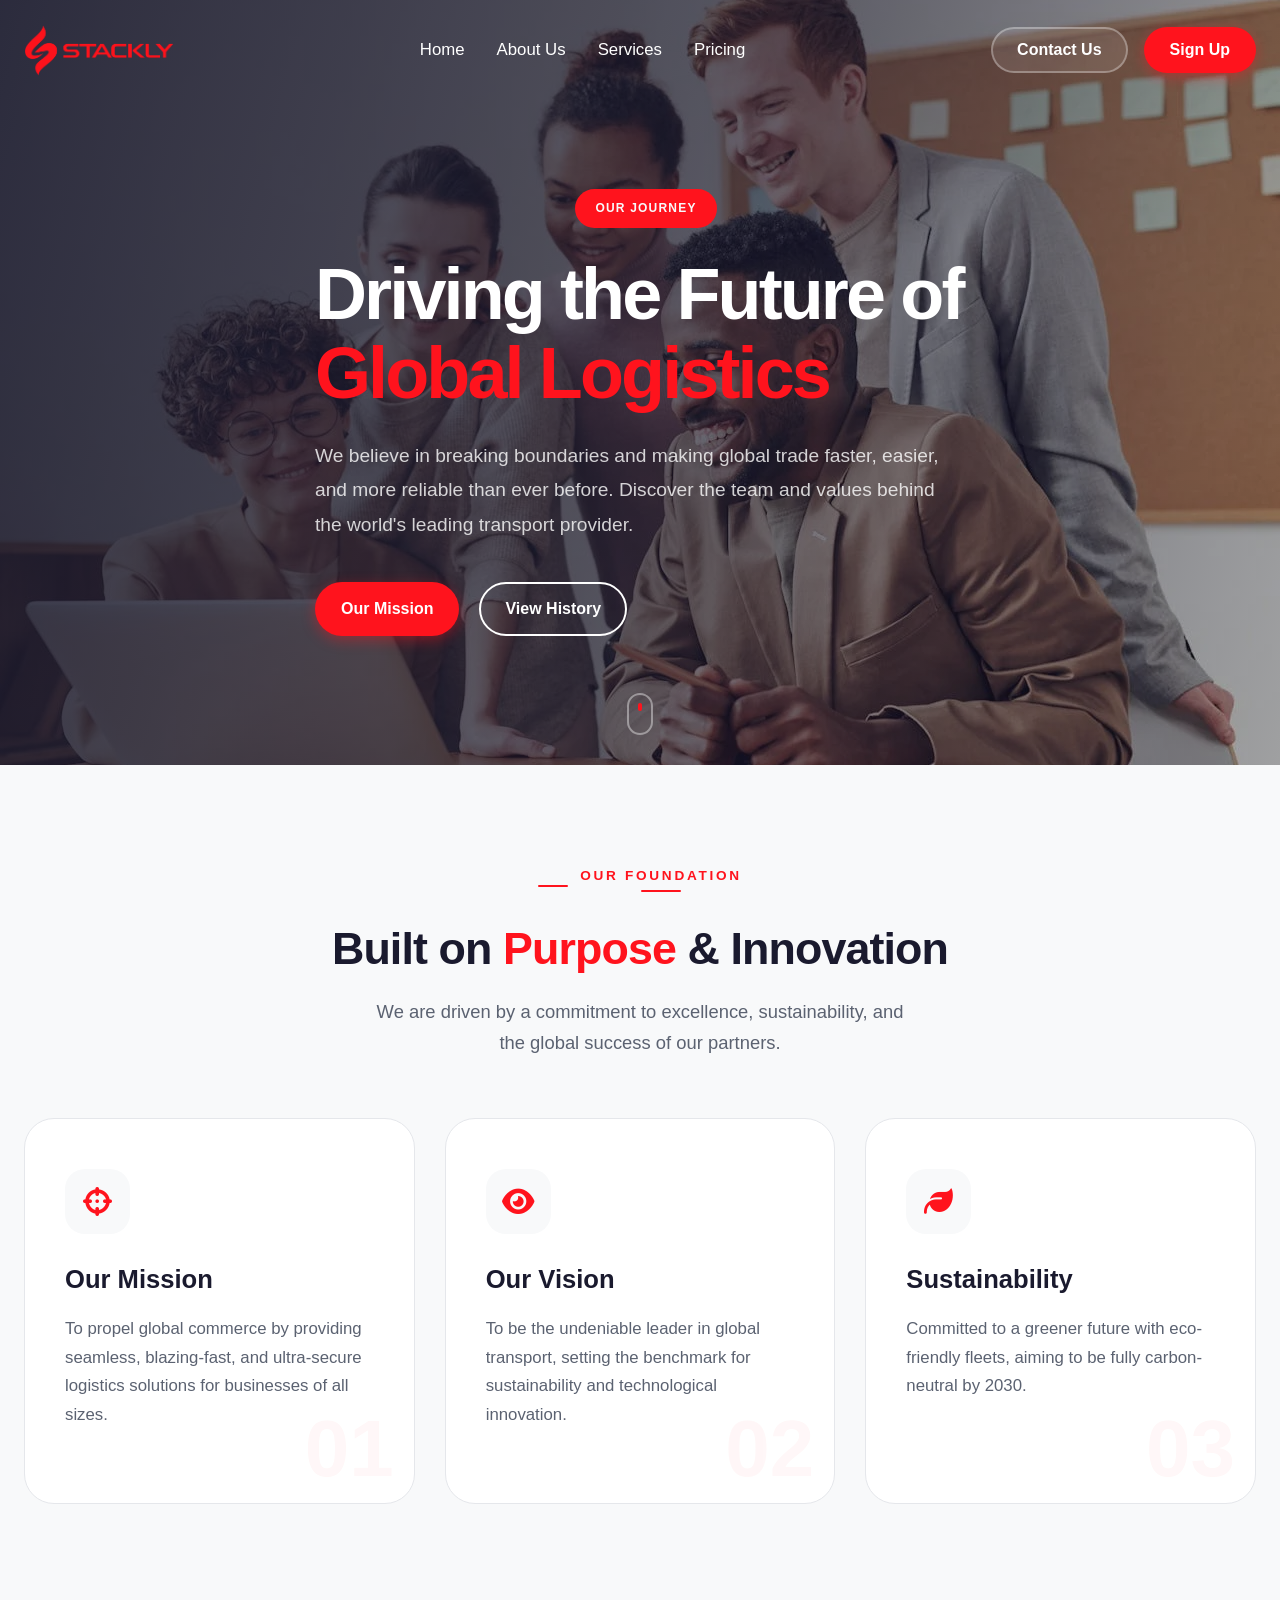
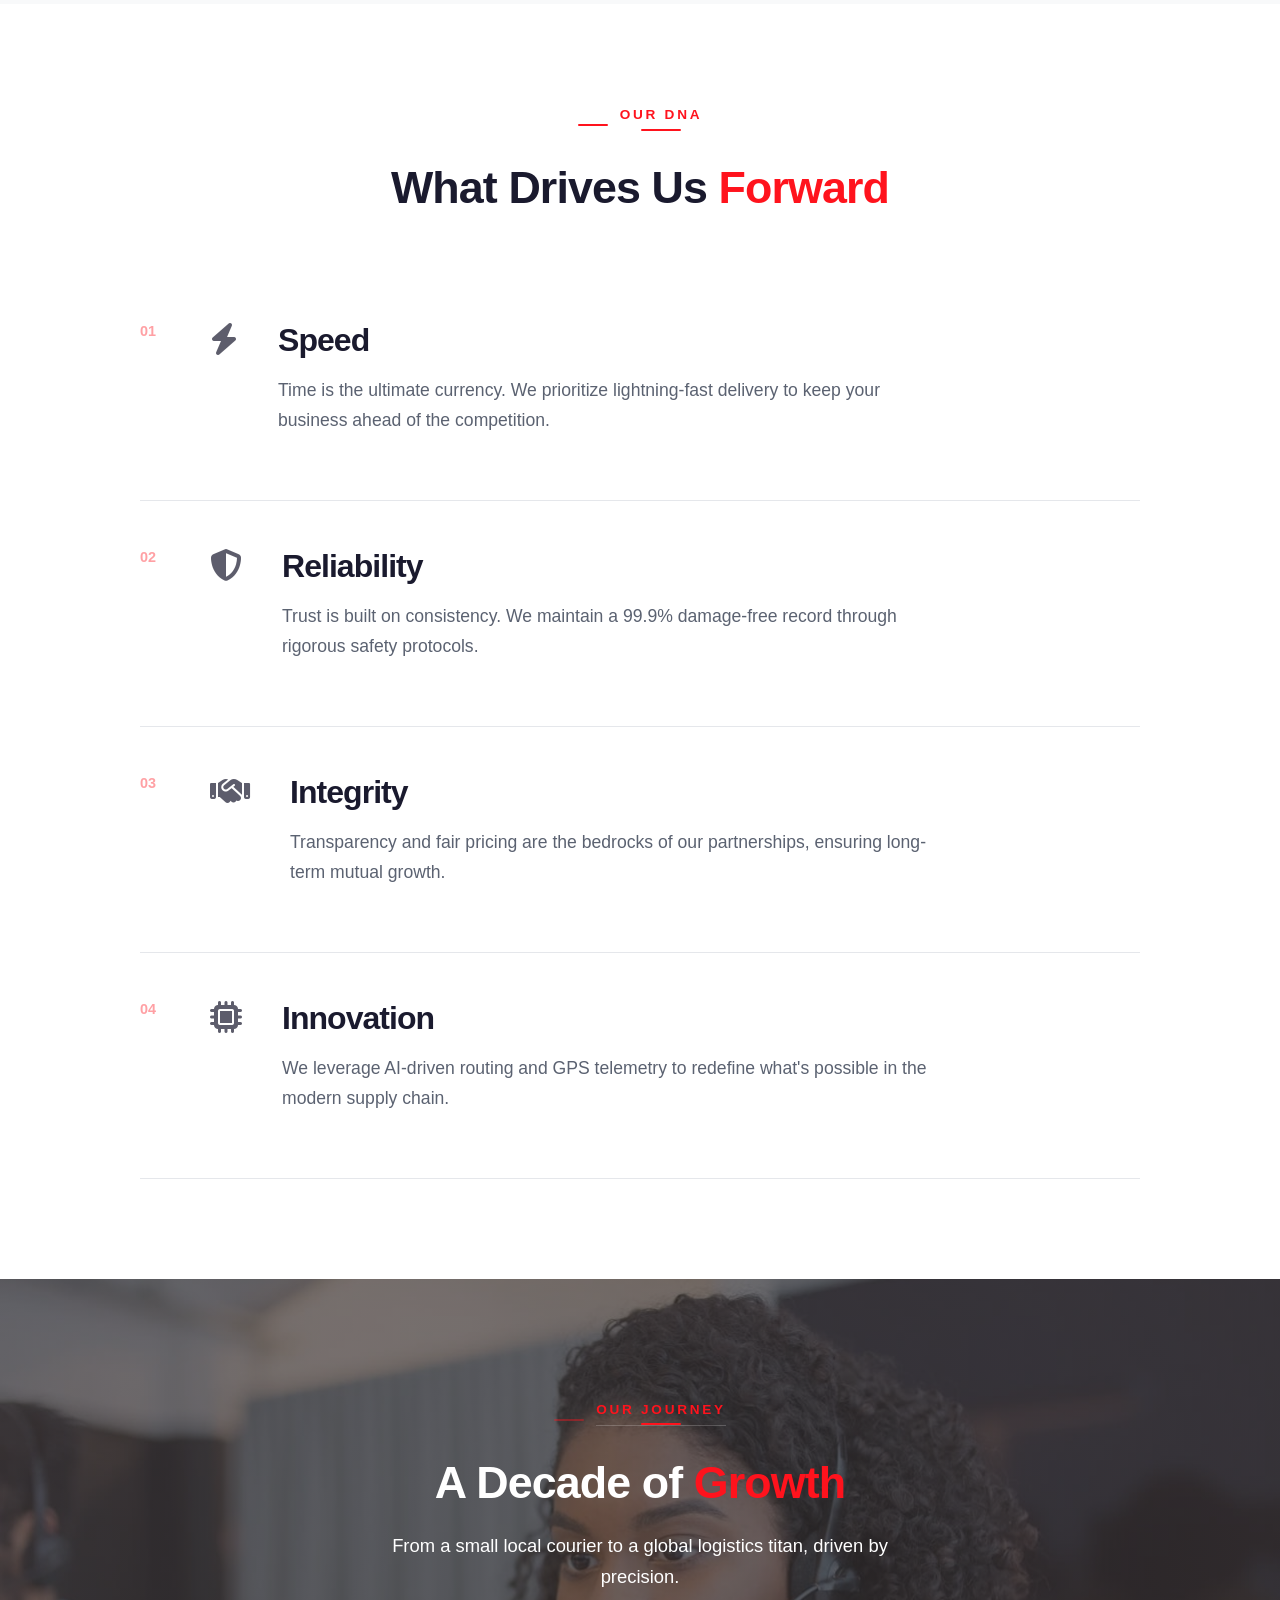
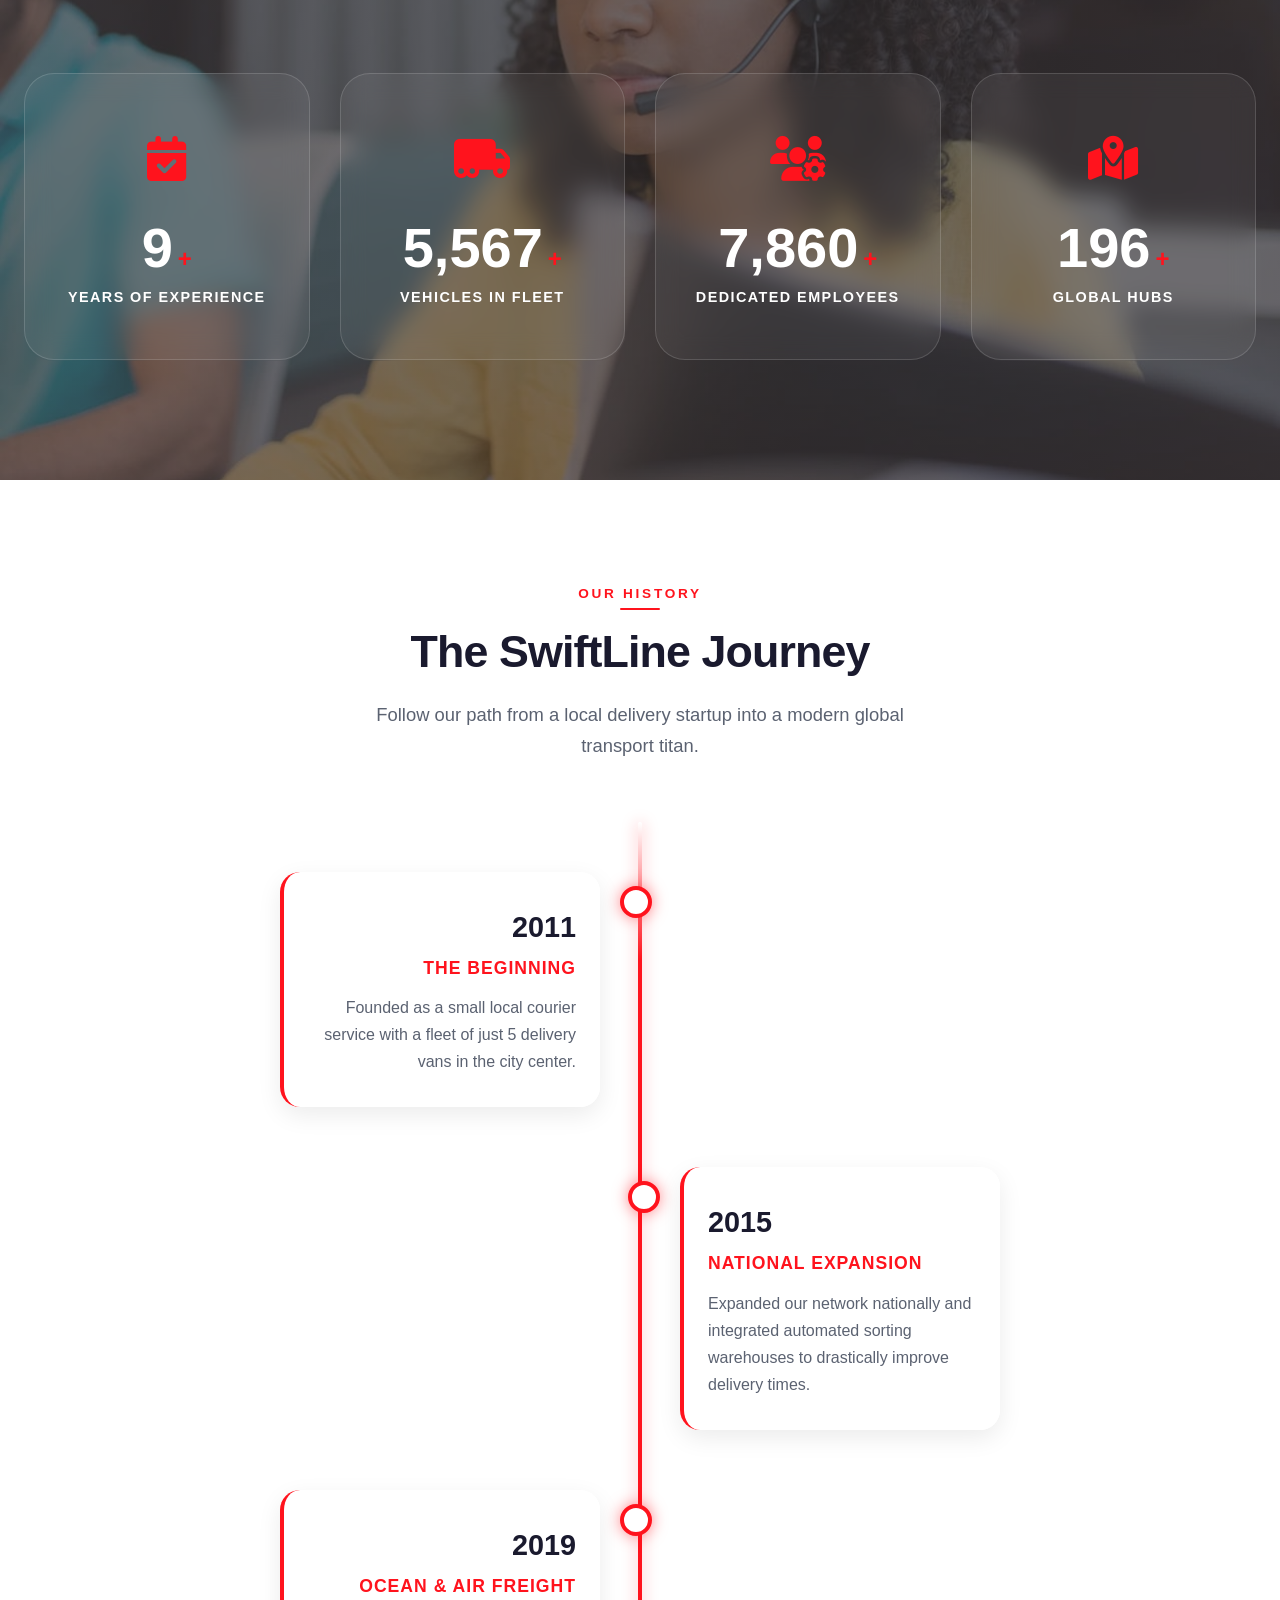
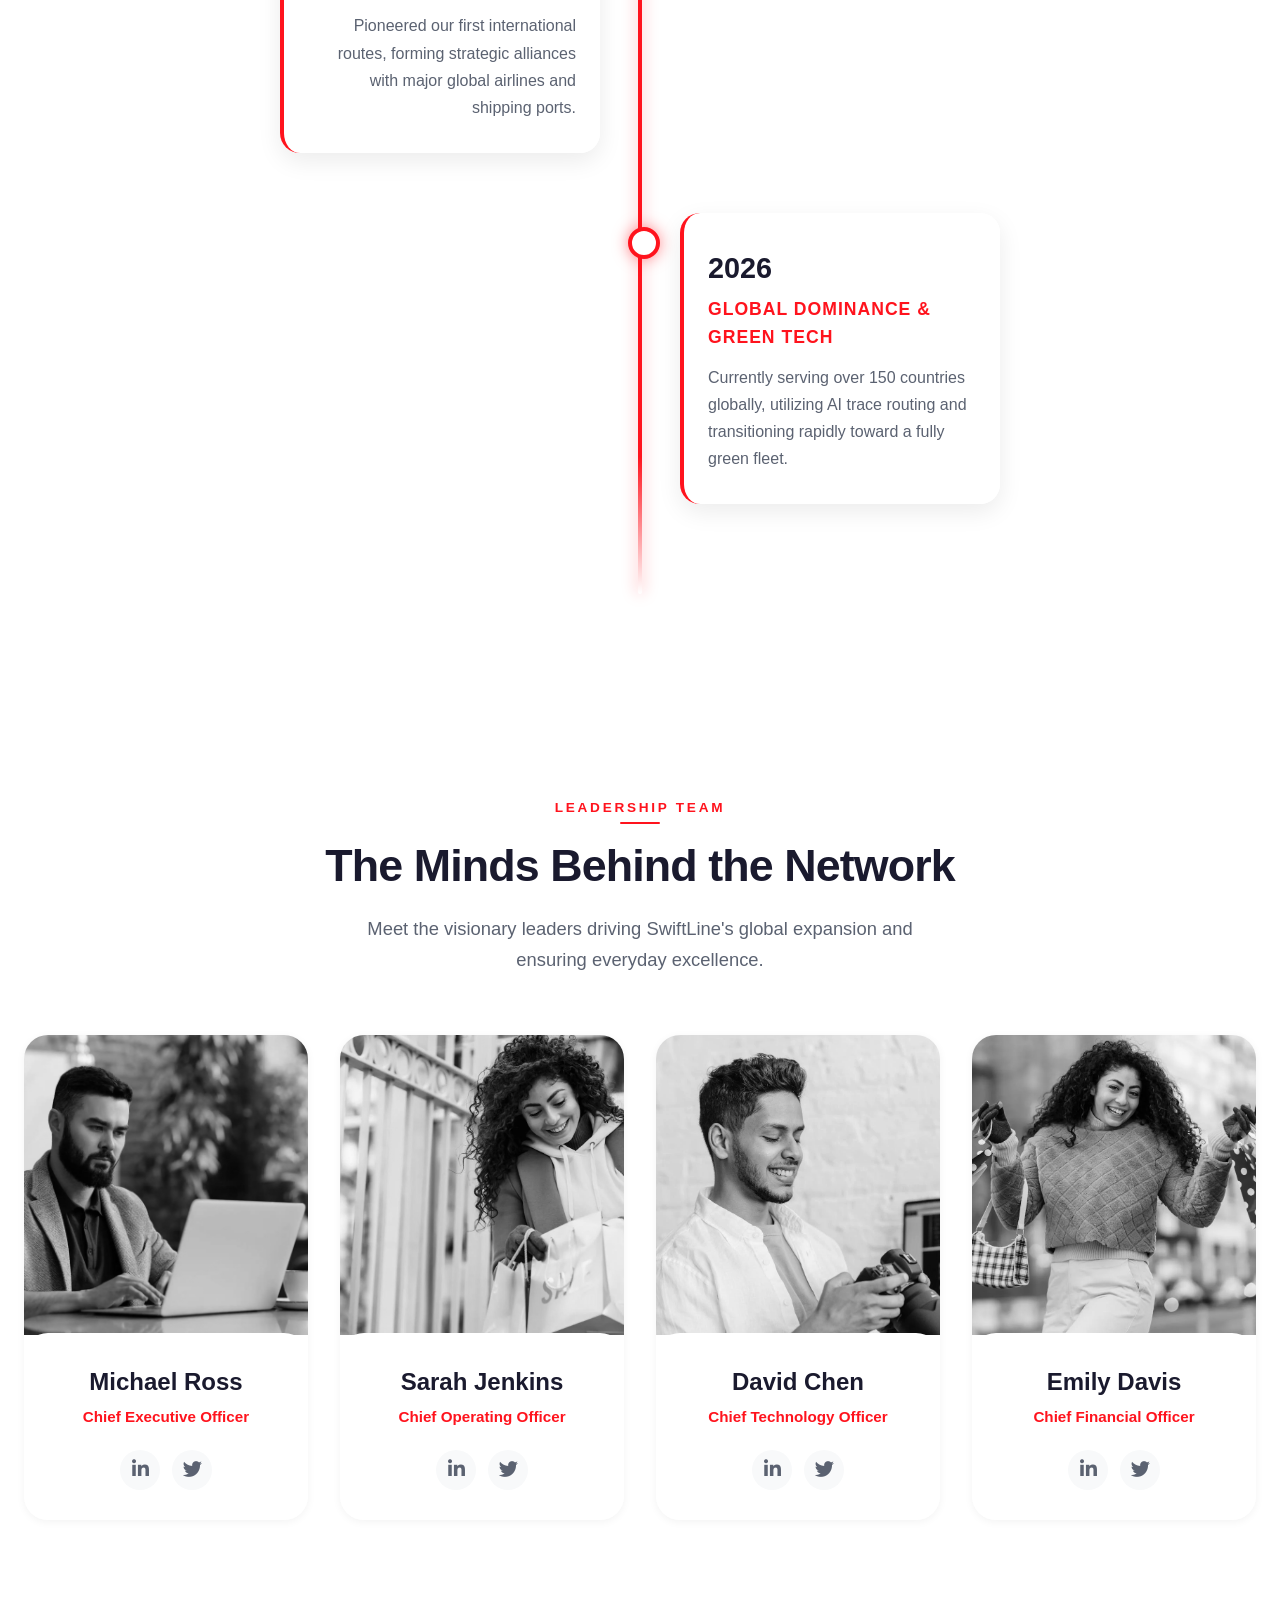
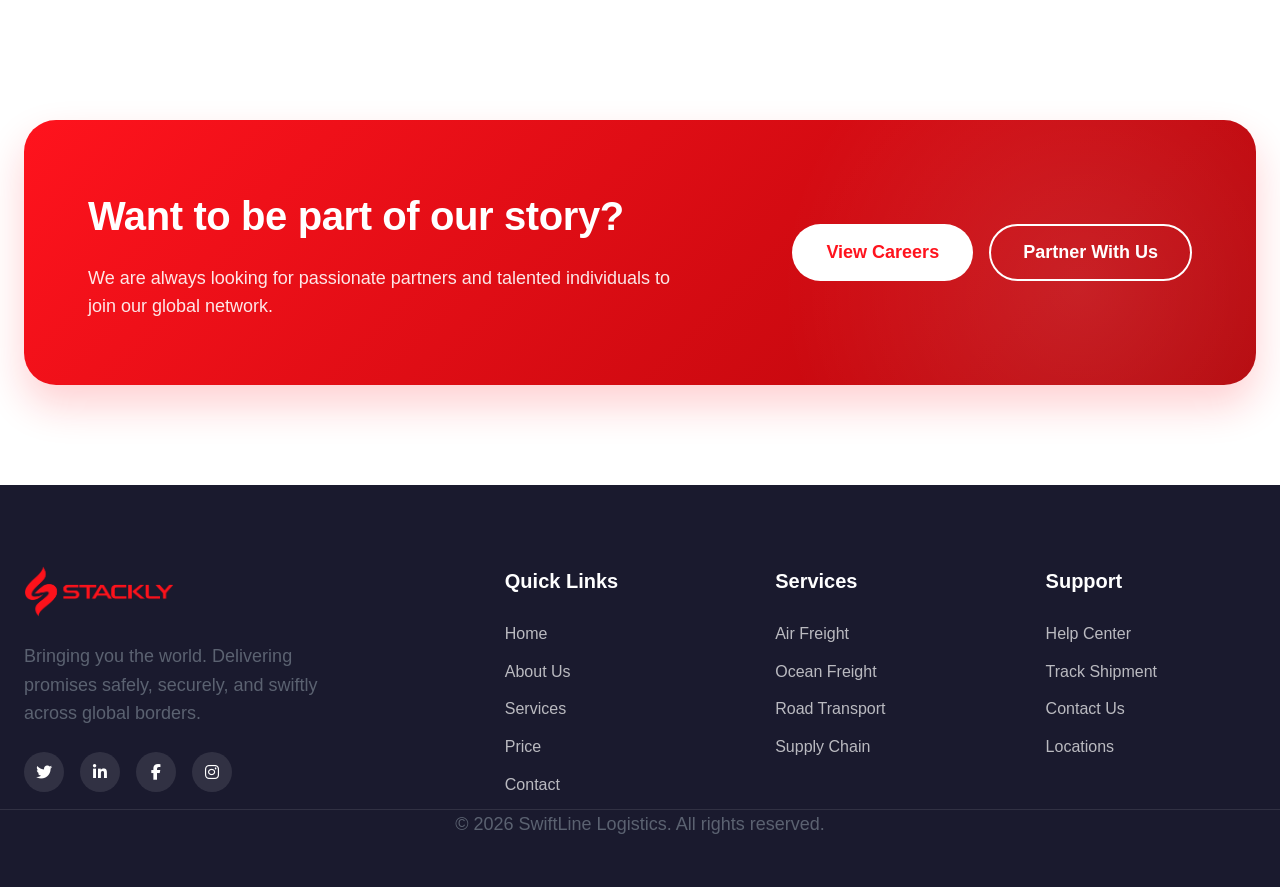
==== commit dff15261: "Add files via upload" ====
--- a/about.html
+++ b/about.html
@@ -53,33 +53,34 @@
 
 
     <section class="about-hero" id="about-hero">
-    <div class="about-hero-bg">
-        <img src="https://images.unsplash.com/photo-1586528116311-ad8dd3c8310d?auto=format&fit=crop&w=1920&q=80" alt="Global Logistics Operations">
-        <div class="about-hero-overlay"></div>
-    </div>
-
-    <div class="container about-relative">
-        <header class="about-hero-content reveal-up">
-            <div class="subtitle-wrapper">
-                <span class="line line-white"></span>
-                <span class="subtitle text-white">Our Journey</span>
-            </div>
-            <h1>Driving the Future of <br><span class="highlight">Global Logistics</span></h1>
-            <p>We believe in breaking boundaries and making global trade faster, easier, and more reliable than ever before. Discover the team and values behind the world's leading transport provider.</p>
-            
-            <div class="about-hero-actions">
-                <a href="#mission" class="btn btn-primary">Our Mission</a>
-                <a href="#history" class="btn btn-outline-white">View History</a>
-            </div>
-        </header>
-    </div>
-
-    <div class="scroll-down-indicator">
-        <div class="mouse">
-            <div class="wheel"></div>
-        </div>
-    </div>
-</section>
+        <div class="about-hero-bg">
+            <img src="./assets/team.webp" alt="Global Logistics Operations">
+            <div class="about-hero-overlay"></div>
+        </div>
+
+        <div class="container about-relative">
+            <header class="about-hero-content reveal-up">
+                <div class="subtitle-wrapper">
+                    <span class="line line-white"></span>
+                    <span class="subtitle text-white">Our Journey</span>
+                </div>
+                <h1>Driving the Future of <br><span class="highlight">Global Logistics</span></h1>
+                <p>We believe in breaking boundaries and making global trade faster, easier, and more reliable than ever
+                    before. Discover the team and values behind the world's leading transport provider.</p>
+
+                <div class="about-hero-actions">
+                    <a href="./404.html" class="btn btn-primary">Our Mission</a>
+                    <a href="./404.html" class="btn btn-outline-white">View History</a>
+                </div>
+            </header>
+        </div>
+
+        <div class="scroll-down-indicator">
+            <div class="mouse">
+                <div class="wheel"></div>
+            </div>
+        </div>
+    </section>
 
 
 
@@ -200,7 +201,7 @@
 
     <section class="impact-stats-modern" id="impact">
         <div class="impact-bg-wrap">
-            <img src="./assets/hero.webp" alt="Global Network Map" class="impact-bg-img">
+            <img src="./assets/img 8.webp" alt="Global Network Map" class="impact-bg-img">
             <div class="impact-mask-overlay" id="impactMask"></div>
         </div>
 
@@ -327,63 +328,69 @@
             <div class="team-grid">
                 <div class="team-card reveal-up">
                     <div class="team-img-wrapper">
-                        <img src="https://images.unsplash.com/photo-1560250097-0b93528c311a?ixlib=rb-4.0.3&auto=format&fit=crop&w=800&q=80"
+                        <img src="./assets/m2.webp"
                             alt="CEO" class="team-img">
                     </div>
                     <div class="team-info">
                         <h3>Michael Ross</h3>
                         <p>Chief Executive Officer</p>
                         <div class="team-social">
-                            <a href="#"><i class="fab fa-linkedin-in"></i></a>
-                            <a href="#"><i class="fab fa-twitter"></i></a>
+                            <a href="./404.html"><i class="fab fa-linkedin-in"></i></a>
+                            <a href="./404.html"><i class="fab fa-twitter"></i></a>
                         </div>
                     </div>
                 </div>
                 <div class="team-card reveal-up" style="transition-delay: 0.1s">
                     <div class="team-img-wrapper">
-                        <img src="https://images.unsplash.com/photo-1573496359142-b8d87734a5a2?ixlib=rb-4.0.3&auto=format&fit=crop&w=800&q=80"
+                        <img src="./assets/essen 1.webp"
                             alt="COO" class="team-img">
                     </div>
                     <div class="team-info">
                         <h3>Sarah Jenkins</h3>
                         <p>Chief Operating Officer</p>
                         <div class="team-social">
-                            <a href="#"><i class="fab fa-linkedin-in"></i></a>
-                            <a href="#"><i class="fab fa-twitter"></i></a>
+                            <a href="./404.html"><i class="fab fa-linkedin-in"></i></a>
+                            <a href="./404.html"><i class="fab fa-twitter"></i></a>
                         </div>
                     </div>
                 </div>
                 <div class="team-card reveal-up" style="transition-delay: 0.2s">
                     <div class="team-img-wrapper">
-                        <img src="https://images.unsplash.com/photo-1519085360753-af0119f7cbe7?ixlib=rb-4.0.3&auto=format&fit=crop&w=800&q=80"
+                        <img src="./assets/m3.webp"
                             alt="CTO" class="team-img">
                     </div>
                     <div class="team-info">
                         <h3>David Chen</h3>
                         <p>Chief Technology Officer</p>
                         <div class="team-social">
-                            <a href="#"><i class="fab fa-linkedin-in"></i></a>
-                            <a href="#"><i class="fab fa-twitter"></i></a>
+                            <a href="./404.html"><i class="fab fa-linkedin-in"></i></a>
+                            <a href="./404.html"><i class="fab fa-twitter"></i></a>
                         </div>
                     </div>
                 </div>
                 <div class="team-card reveal-up" style="transition-delay: 0.3s">
                     <div class="team-img-wrapper">
-                        <img src="https://images.unsplash.com/photo-1580489944761-15a19d654956?ixlib=rb-4.0.3&auto=format&fit=crop&w=800&q=80"
+                        <img src="./assets/essen 2.webp"
                             alt="CFO" class="team-img">
                     </div>
                     <div class="team-info">
                         <h3>Emily Davis</h3>
                         <p>Chief Financial Officer</p>
                         <div class="team-social">
-                            <a href="#"><i class="fab fa-linkedin-in"></i></a>
-                            <a href="#"><i class="fab fa-twitter"></i></a>
+                            <a href="./404.html"><i class="fab fa-linkedin-in"></i></a>
+                            <a href="./404.html"><i class="fab fa-twitter"></i></a>
                         </div>
                     </div>
                 </div>
             </div>
         </div>
     </section>
+
+
+
+
+
+
 
     <!-- Call to Action Banner -->
     <section class="about section" id="cta">
@@ -396,55 +403,63 @@
                     </p>
                 </div>
                 <div class="cta-banner-actions">
-                    <button class="btn btn-white btn-large">View Careers</button>
-                    <button class="btn btn-outline-white btn-large">Partner With Us</button>
-                </div>
-            </div>
-        </div>
-    </section>
-
-    <!-- Footer -->
+                    <button class="btn btn-white btn-large" onclick="window.location.href='./404.html'">View Careers</button>
+                    <button class="btn btn-outline-white btn-large" onclick="window.location.href='./404.html'">Partner With Us</button>
+                </div>
+            </div>
+        </div>
+    </section>
+
+
+
+
+
+
+     <!-- Footer -->
     <footer class="footer">
         <div class="container footer-content">
             <div class="footer-brand">
                 <a href="index.html" class="logo footer-logo">
-                    <i class="fas fa-truck-fast"></i> SwiftLine
+                    <img src="./assets/dark red.webp" alt="logo" width="150px">
                 </a>
                 <p>Bringing you the world. Delivering promises safely, securely, and swiftly across global borders.</p>
                 <div class="social-links">
-                    <a href="#"><i class="fab fa-twitter"></i></a>
-                    <a href="#"><i class="fab fa-linkedin-in"></i></a>
-                    <a href="#"><i class="fab fa-facebook-f"></i></a>
-                    <a href="#"><i class="fab fa-instagram"></i></a>
+                    <a href="./404.html"><i class="fab fa-twitter"></i></a>
+                    <a href="./404.html"><i class="fab fa-linkedin-in"></i></a>
+                    <a href="./404.html"><i class="fab fa-facebook-f"></i></a>
+                    <a href="./404.html"><i class="fab fa-instagram"></i></a>
                 </div>
             </div>
             <div class="footer-links">
-                <h4>Company</h4>
+                <h4>Quick Links</h4>
+                <a href="index.html">Home</a>
                 <a href="about.html">About Us</a>
-                <a href="#">Careers</a>
-                <a href="#">News & Media</a>
-                <a href="#">Sustainability</a>
+                <a href="service.html">Services</a>
+                <a href="price.html">Price</a>
+                <a href="contact.html">Contact</a>
+                <!-- <a href="sign.html">Sign Up</a> -->
             </div>
             <div class="footer-links">
                 <h4>Services</h4>
-                <a href="index.html#services">Air Freight</a>
-                <a href="index.html#services">Ocean Freight</a>
-                <a href="index.html#services">Road Transport</a>
-                <a href="index.html#services">Supply Chain</a>
+                <a href="./404.html">Air Freight</a>
+                <a href="./404.html">Ocean Freight</a>
+                <a href="./404.html">Road Transport</a>
+                <a href="./404.html">Supply Chain</a>
             </div>
             <div class="footer-links">
                 <h4>Support</h4>
-                <a href="#">Help Center</a>
-                <a href="#">Track Shipment</a>
-                <a href="#">Contact Us</a>
-                <a href="#">Locations</a>
+                <a href="./404.html">Help Center</a>
+                <a href="./404.html">Track Shipment</a>
+                <a href="./404.html">Contact Us</a>
+                <a href="./404.html">Locations</a>
             </div>
         </div>
         <div class="container text-center footer-bottom">
             <p>&copy; 2026 SwiftLine Logistics. All rights reserved.</p>
         </div>
     </footer>
-
+    
+    
     <script src="script.js"></script>
 
 
--- a/style.css
+++ b/style.css
@@ -152,14 +152,12 @@
     z-index: 5;
 }
 
-/* --- Animated Mesh Background --- */
-.hero-bg {
-    position: absolute;
-    inset: 0;
-    z-index: 1;
-    background-color: var(--text-dark);
-    /* Your #1a1a2e */
-    overflow: hidden;
+.badge{
+    color: var(--bg-surface);
+    background-color: var(--primary-color);
+    padding: 10px 20px;
+    border-radius: 30px;
+    margin-bottom: 10px;
 }
 
 .mesh-gradient {
@@ -170,40 +168,6 @@
     opacity: 0.5;
 }
 
-.blob {
-    position: absolute;
-    border-radius: 50%;
-    animation: moveMesh 20s ease-in-out infinite alternate;
-}
-
-.blob-1 {
-    width: 600px;
-    height: 600px;
-    background-color: var(--primary-color);
-    /* Your Red */
-    top: -200px;
-    left: -100px;
-}
-
-.blob-2 {
-    width: 500px;
-    height: 500px;
-    background-color: #3b82f6;
-    /* Accent Blue */
-    bottom: -150px;
-    right: -100px;
-    animation-delay: -5s;
-}
-
-.blob-3 {
-    width: 400px;
-    height: 400px;
-    background-color: var(--white);
-    top: 40%;
-    left: 30%;
-    opacity: 0.1;
-    animation-delay: -10s;
-}
 
 .hero-overlay {
     position: absolute;
@@ -237,36 +201,6 @@
     transition: var(--transition);
 }
 
-.tracking-container {
-    padding: 24px;
-    max-width: 550px;
-}
-
-.tracking-header {
-    display: flex;
-    align-items: center;
-    gap: 12px;
-    color: var(--white);
-    margin-bottom: 16px;
-}
-
-.tracking-input-group {
-    display: flex;
-    background: var(--white);
-    padding: 6px;
-    border-radius: 16px;
-}
-
-.tracking-input-group input {
-    flex: 1;
-    border: none;
-    padding: 12px 20px;
-    outline: none;
-    font-size: 1rem;
-    color: var(--text-dark);
-    background: transparent;
-}
-
 /* Stats Grid */
 .hero-stats-grid {
     display: grid;
@@ -291,7 +225,7 @@
 }
 
 .stat-card p {
-    color: rgba(255, 255, 255, 0.7);
+    color: var(--bg-surface);
     margin: 0;
     font-size: 0.9rem;
 }
@@ -305,77 +239,6 @@
 .accent-card p {
     color: var(--white);
 }
-
-/* --- Animations --- */
-@keyframes moveMesh {
-    0% {
-        transform: translate(0, 0) scale(1);
-    }
-
-    100% {
-        transform: translate(100px, 50px) scale(1.2);
-    }
-}
-
-@keyframes float {
-
-    0%,
-    100% {
-        transform: translateY(0);
-    }
-
-    50% {
-        transform: translateY(-15px);
-    }
-}
-
-/* --- Mobile Queries --- */
-@media (max-width: 1024px) {
-    .hero-wrapper {
-        grid-template-columns: 1fr;
-        text-align: center;
-    }
-
-    .hero-content p,
-    .tracking-container {
-        margin: 0 auto 40px;
-    }
-
-    .hero-actions {
-        justify-content: center;
-    }
-
-    .hero-stats-grid {
-        max-width: 600px;
-        margin: 0 auto;
-    }
-}
-
-@media (max-width: 600px) {
-    .hero-stats-grid {
-        grid-template-columns: 1fr;
-    }
-
-    .tracking-input-group {
-        flex-direction: column;
-        background: transparent;
-        gap: 10px;
-    }
-
-    .tracking-input-group input {
-        background: #fff;
-        border-radius: 12px;
-    }
-
-    .track-submit {
-        width: 100%;
-        border-radius: 12px !important;
-    }
-}
-
-
-
-
 
 
 /* --- Hero Video Background --- */
@@ -417,17 +280,796 @@
     /* Ensure content stays on top of overlay */
 }
 
-
-
-
-
-
-
-
-
-
-
-
+/* --- Animations --- */
+@keyframes moveMesh {
+    0% {
+        transform: translate(0, 0) scale(1);
+    }
+
+    100% {
+        transform: translate(100px, 50px) scale(1.2);
+    }
+}
+
+@keyframes float {
+
+    0%,
+    100% {
+        transform: translateY(0);
+    }
+
+    50% {
+        transform: translateY(-15px);
+    }
+}
+
+/* --- Mobile Queries --- */
+@media (max-width: 1024px) {
+    .hero-wrapper {
+        grid-template-columns: 1fr;
+        text-align: center;
+    }
+
+    .hero-content p,
+    .tracking-container {
+        margin: 0 auto 40px;
+    }
+
+    .hero-actions {
+        justify-content: center;
+    }
+
+    .hero-stats-grid {
+        max-width: 600px;
+        margin: 0 auto;
+    }
+}
+
+@media (max-width: 600px) {
+    .hero-stats-grid {
+        grid-template-columns: 1fr;
+    }
+
+    .tracking-input-group {
+        flex-direction: column;
+        background: transparent;
+        gap: 10px;
+    }
+
+    .tracking-input-group input {
+        background: #fff;
+        border-radius: 12px;
+    }
+
+    .track-submit {
+        width: 100%;
+        border-radius: 12px !important;
+    }
+}
+
+
+
+
+
+
+/* --- Partners Section Styles --- */
+.partners-section {
+    padding: 80px 0;
+    background: var(--white);
+    border-bottom: 1px solid var(--border-color);
+    overflow: hidden;
+}
+
+/* Reusable Premium Section Header */
+.section-header {
+    text-align: center;
+    max-width: 800px;
+    margin: 0 auto 50px;
+}
+
+.subtitle-wrapper {
+    display: flex;
+    align-items: center;
+    justify-content: center;
+    gap: 12px;
+    margin-bottom: 15px;
+}
+
+.section-header .line {
+    width: 30px;
+    height: 2px;
+    background: var(--primary-color);
+    border-radius: 2px;
+}
+
+.section-header .subtitle {
+    color: var(--primary-color);
+    font-size: 0.8rem;
+    font-weight: 800;
+    text-transform: uppercase;
+    letter-spacing: 0.25em;
+}
+
+.section-header h2 {
+    font-size: clamp(1.8rem, 4vw, 2.8rem);
+    font-weight: 800;
+    color: var(--text-dark);
+    letter-spacing: -0.03em;
+    margin-bottom: 15px;
+}
+
+/* Marquee Logic */
+.marquee-wrapper {
+    position: relative;
+    width: 100%;
+    /* The "Premium Fade" Mask */
+    mask-image: linear-gradient(to right, transparent, black 15%, black 85%, transparent);
+    -webkit-mask-image: linear-gradient(to right, transparent, black 15%, black 85%, transparent);
+}
+
+.marquee-content {
+    display: flex;
+    gap: 80px;
+    width: max-content;
+    animation: scrollLogos 30s linear infinite;
+}
+
+.partner-item {
+    display: flex;
+    align-items: center;
+    gap: 12px;
+    filter: grayscale(1);
+    opacity: 0.3;
+    transition: var(--transition);
+    cursor: pointer;
+}
+
+.partner-item i {
+    font-size: 2rem;
+    color: var(--text-dark);
+}
+
+.partner-item span {
+    font-size: 1.1rem;
+    font-weight: 800;
+    color: var(--text-dark);
+}
+
+/* Hover Interaction */
+.partner-item:hover {
+    filter: grayscale(0);
+    opacity: 1;
+}
+
+.partner-item:hover i,
+.partner-item:hover span {
+    color: var(--primary-color);
+}
+
+/* --- Keyframes --- */
+@keyframes scrollLogos {
+    0% {
+        transform: translateX(0);
+    }
+
+    100% {
+        transform: translateX(-50%);
+    }
+}
+
+/* --- 768px Media Query --- */
+@media (max-width: 768px) {
+    .partners-section {
+        padding: 50px 0;
+    }
+
+    .section-header {
+        text-align: left;
+        margin-bottom: 35px;
+    }
+
+    .subtitle-wrapper {
+        justify-content: flex-start;
+    }
+
+    .section-header h2 {
+        font-size: 1.8rem;
+    }
+
+    .marquee-content {
+        gap: 40px;
+        animation-duration: 20s;
+    }
+
+    .partner-item i {
+        font-size: 1.5rem;
+    }
+
+    .partner-item span {
+        font-size: 0.9rem;
+    }
+}
+
+
+
+
+
+
+/* --- Strategy Pillars --- */
+.pillars-wrapper {
+    display: flex;
+    gap: 20px;
+    height: 500px;
+    margin-top: 50px;
+}
+
+.pillar-item {
+    position: relative;
+    flex: 1;
+    /* All start equal */
+    border-radius: 30px;
+    overflow: hidden;
+    transition: all 0.7s cubic-bezier(0.4, 0, 0.2, 1);
+    cursor: pointer;
+    background: var(--text-dark);
+}
+
+/* Expansion Logic */
+.pillar-item:hover,
+.pillar-item.active {
+    flex: 2.5;
+    /* Becomes much wider on hover */
+}
+
+/* Background Image & Overlay */
+.pillar-img {
+    position: absolute;
+    inset: 0;
+    width: 100%;
+    height: 100%;
+    object-fit: cover;
+    opacity: 0.4;
+    transition: var(--transition);
+}
+
+.pillar-item:hover .pillar-img {
+    transform: scale(1.1);
+    opacity: 0.6;
+}
+
+.pillar-bg-overlay {
+    position: absolute;
+    inset: 0;
+    background: linear-gradient(to top, rgba(26, 26, 46, 0.95), transparent);
+    z-index: 2;
+}
+
+/* Content Layout */
+.pillar-content {
+    position: relative;
+    z-index: 5;
+    height: 100%;
+    padding: 40px;
+    display: flex;
+    flex-direction: column;
+    justify-content: flex-end;
+    color: var(--white);
+}
+
+.pillar-icon {
+    width: 60px;
+    height: 60px;
+    background: var(--primary-color);
+    border-radius: 15px;
+    display: flex;
+    align-items: center;
+    justify-content: center;
+    font-size: 1.5rem;
+    margin-bottom: 20px;
+    transition: var(--transition);
+}
+
+.pillar-num {
+    font-weight: 800;
+    opacity: 0.5;
+    margin-bottom: 10px;
+    display: block;
+}
+
+.pillar-text h3 {
+    font-size: 1.8rem;
+    margin-bottom: 15px;
+    white-space: nowrap;
+    /* Prevents text wrap when small */
+}
+
+.pillar-text p,
+.pillar-list {
+    opacity: 0;
+    max-height: 0;
+    transition: all 0.5s ease;
+    overflow: hidden;
+    color: var(--text-light);
+}
+
+/* Reveal Text on Hover/Active */
+.pillar-item:hover .pillar-text p,
+.pillar-item.active .pillar-text p,
+.pillar-item:hover .pillar-list,
+.pillar-item.active .pillar-list {
+    opacity: 1;
+    max-height: 200px;
+    margin-top: 10px;
+}
+
+.pillar-list {
+    list-style: none;
+    display: flex;
+    gap: 15px;
+    margin-top: 20px;
+}
+
+.pillar-list li {
+    font-size: 0.85rem;
+    font-weight: 700;
+    display: flex;
+    align-items: center;
+    gap: 5px;
+    color: var(--bg-surface);
+}
+
+/* --- Responsive 768px --- */
+@media (max-width: 768px) {
+    .pillars-wrapper {
+        flex-direction: column;
+        height: auto;
+    }
+
+    .pillar-item {
+        flex: none !important;
+        height: 200px;
+    }
+
+    .pillar-item:hover,
+    .pillar-item.active {
+        height: 350px;
+    }
+
+    .pillar-text h3 {
+        font-size: 1.5rem;
+    }
+}
+
+
+
+
+
+
+
+
+/* --- Interactive Service Reveal Styles --- */
+.reveal-list {
+    margin-top: 40px;
+    border-top: 1px solid var(--border-color);
+}
+
+.reveal-item {
+    border-bottom: 1px solid var(--border-color);
+    transition: var(--transition);
+    overflow: hidden;
+}
+
+/* Header Section */
+.reveal-header {
+    display: flex;
+    justify-content: space-between;
+    align-items: center;
+    padding: 35px 0;
+    cursor: pointer;
+    transition: var(--transition);
+}
+
+.reveal-left-content {
+    display: flex;
+    align-items: center;
+    gap: 40px;
+}
+
+.service-num {
+    font-size: 1rem;
+    font-weight: 800;
+    color: var(--primary-color);
+    opacity: 0.4;
+}
+
+.reveal-header h3 {
+    font-size: 1.8rem;
+    font-weight: 700;
+    color: var(--text-dark);
+    transition: var(--transition);
+}
+
+.reveal-icon {
+    font-size: 1.2rem;
+    transition: transform 0.4s ease;
+}
+
+/* Body Section (Hidden by default) */
+.reveal-body {
+    max-height: 0;
+    display: grid;
+    grid-template-columns: 1.2fr 0.8fr;
+    gap: 40px;
+    transition: max-height 0.6s cubic-bezier(0.4, 0, 0.2, 1);
+    opacity: 0;
+}
+
+/* Hover/Active States */
+.reveal-item:hover {
+    background-color: var(--bg-gray);
+    padding-left: 20px;
+    padding-right: 20px;
+}
+
+.reveal-item:hover .reveal-body {
+    max-height: 400px;
+    opacity: 1;
+    padding-bottom: 50px;
+}
+
+.reveal-item:hover .reveal-header h3 {
+    color: var(--primary-color);
+}
+
+.reveal-item:hover .reveal-icon {
+    transform: rotate(45deg);
+    /* Turns plus into an 'X' */
+    color: var(--primary-color);
+}
+
+/* Inner Content Styling */
+.reveal-inner-content p {
+    font-size: 1.1rem;
+    line-height: 1.8;
+    color: var(--text-light);
+    margin-bottom: 25px;
+}
+
+.service-features {
+    display: flex;
+    gap: 20px;
+    flex-wrap: wrap;
+}
+
+.service-features span {
+    background: var(--white);
+    padding: 8px 16px;
+    border-radius: 50px;
+    font-size: 0.85rem;
+    font-weight: 700;
+    border: 1px solid var(--border-color);
+    display: flex;
+    align-items: center;
+    gap: 8px;
+    color: var(--bg-surface);
+    background-color: var(--primary-color);
+}
+
+/* Preview Image */
+.reveal-image {
+    height: 220px;
+    border-radius: 20px;
+    overflow: hidden;
+    box-shadow: var(--shadow-md);
+}
+
+.reveal-image img {
+    width: 100%;
+    height: 100%;
+    object-fit: cover;
+}
+
+/* --- Responsive --- */
+@media (max-width: 992px) {
+    .reveal-body {
+        grid-template-columns: 1fr;
+        gap: 20px;
+    }
+
+    .reveal-image {
+        display: none;
+        /* Hide images on mobile for cleaner look */
+    }
+
+    .reveal-left-content {
+        gap: 20px;
+    }
+}
+
+
+
+
+
+
+
+
+
+
+/* --- Impact Section Core --- */
+.impact {
+    position: relative;
+    padding: 140px 0;
+    overflow: hidden;
+}
+
+.impact-bg-wrapper {
+    position: absolute;
+    inset: 0;
+    z-index: 1;
+}
+
+.impact-img {
+    width: 100%;
+    height: 100%;
+    object-fit: cover;
+    /* Optional: background-attachment: fixed; for a parallax feel */
+}
+
+.impact-overlay {
+    position: absolute;
+    inset: 0;
+    /* A deep navy overlay that fades into a darker center */
+    background: radial-gradient(circle, rgba(26, 26, 46, 0.6) 0%, rgba(26, 26, 46, 0.7) 100%);
+    z-index: 2;
+}
+
+.impact-relative {
+    position: relative;
+    z-index: 5;
+    text-align: center;
+}
+
+.impact-relative .reveal-up h2{
+    color: var(--bg-surface);
+}
+
+.impact-relative .reveal-up p{
+    color: var(--bg-surface);
+}
+
+/* Text Styles */
+.text-white {
+    color: var(--white);
+}
+
+.white-sub {
+    color: var(--primary-color) !important;
+    border-bottom: 1px solid rgba(255, 255, 255, 0.2);
+}
+
+.impact-desc {
+    color: rgba(255, 255, 255, 0.7);
+    max-width: 600px;
+    margin: 0 auto;
+}
+
+/* Glassmorphism Impact Cards */
+.impact-grid {
+    display: grid;
+    grid-template-columns: repeat(auto-fit, minmax(220px, 1fr));
+    gap: 30px;
+    margin-top: 80px;
+}
+
+.impact-card {
+    background: rgba(255, 255, 255, 0.03);
+    backdrop-filter: blur(12px);
+    border: 1px solid rgba(255, 255, 255, 0.1);
+    padding: 50px 20px;
+    border-radius: 30px;
+    transition: var(--transition);
+}
+
+.impact-card:hover {
+    background: rgba(255, 255, 255, 0.08);
+    transform: translateY(-10px);
+    border-color: var(--primary-color);
+}
+
+.impact-card i {
+    font-size: 2.5rem;
+    color: var(--primary-color);
+    margin-bottom: 20px;
+}
+
+.stat-number {
+    font-size: 3.5rem;
+    font-weight: 800;
+    color: var(--white);
+    line-height: 1;
+    margin-bottom: 10px;
+}
+
+.plus {
+    font-size: 1.5rem;
+    color: var(--primary-color);
+    margin-left: 5px;
+}
+
+.impact-card p {
+    font-size: 0.85rem;
+    text-transform: uppercase;
+    letter-spacing: 0.15em;
+    color: rgba(255, 255, 255, 0.5);
+    margin: 0;
+}
+
+/* Responsive Fixes */
+@media (max-width: 768px) {
+    .impact-grid {
+        grid-template-columns: 1fr 1fr;
+    }
+
+    .stat-number {
+        font-size: 2.5rem;
+    }
+}
+
+
+
+
+
+
+
+
+
+/* --- Global Network Styles --- */
+.network-wrapper {
+    display: grid;
+    grid-template-columns: 1.1fr 0.9fr;
+    gap: 80px;
+    align-items: center;
+}
+
+/* Map Visual Styling */
+.network-visual {
+    position: relative;
+    border-radius: 40px;
+    overflow: hidden;
+    box-shadow: var(--shadow-lg);
+    background: var(--text-dark);
+}
+
+.map-container {
+    position: relative;
+    width: 100%;
+    padding-top: 65%;
+    /* Aspect Ratio */
+}
+
+.map-base {
+    position: absolute;
+    top: 0;
+    left: 0;
+    width: 100%;
+    height: 100%;
+    object-fit: cover;
+    opacity: 0.3;
+    filter: grayscale(1) contrast(1.2);
+}
+
+.map-overlay-glass {
+    position: absolute;
+    inset: 0;
+    background: radial-gradient(circle at center, transparent, rgba(26, 26, 46, 0.4));
+}
+
+/* Pulse Animation Logic */
+.pulse-point {
+    position: absolute;
+    width: 12px;
+    height: 12px;
+    background: var(--primary-color);
+    border-radius: 50%;
+    z-index: 5;
+    cursor: pointer;
+}
+
+.pulse-point::after {
+    content: '';
+    position: absolute;
+    top: 50%;
+    left: 50%;
+    transform: translate(-50%, -50%);
+    width: 100%;
+    height: 100%;
+    background: var(--primary-color);
+    border-radius: 50%;
+    animation: pulseReach 2.5s infinite;
+}
+
+@keyframes pulseReach {
+    0% {
+        width: 100%;
+        height: 100%;
+        opacity: 0.8;
+    }
+
+    100% {
+        width: 450%;
+        height: 450%;
+        opacity: 0;
+    }
+}
+
+/* Benefit Items (Right Side) */
+.benefit-list {
+    margin-top: 40px;
+    display: flex;
+    flex-direction: column;
+    gap: 30px;
+}
+
+.benefit-item {
+    display: flex;
+    gap: 20px;
+    align-items: flex-start;
+}
+
+.benefit-icon {
+    width: 50px;
+    height: 50px;
+    background: var(--white);
+    border: 1px solid var(--border-color);
+    border-radius: 12px;
+    display: flex;
+    align-items: center;
+    justify-content: center;
+    color: var(--primary-color);
+    font-size: 1.2rem;
+    flex-shrink: 0;
+    transition: var(--transition);
+}
+
+.benefit-item:hover .benefit-icon {
+    background: var(--primary-color);
+    color: var(--white);
+    transform: scale(1.1);
+}
+
+.benefit-text h4 {
+    font-size: 1.15rem;
+    font-weight: 700;
+    margin-bottom: 5px;
+    color: var(--text-dark);
+}
+
+.benefit-text p {
+    font-size: 0.95rem;
+    color: var(--text-light);
+    margin: 0;
+    line-height: 1.5;
+}
+
+.mt-4{
+    margin-top: 15px;
+}
+
+/* --- Responsive --- */
+@media (max-width: 1024px) {
+    .network-wrapper {
+        grid-template-columns: 1fr;
+        gap: 60px;
+    }
+
+    .network-info {
+        text-align: center;
+    }
+
+    .benefit-item {
+        text-align: left;
+    }
+}
 
 
 
@@ -527,32 +1169,6 @@
 }
 
 
-
-/* Animations Reveal */
-.reveal-up {
-    opacity: 0;
-    transform: translateY(40px);
-    transition: all 0.8s ease;
-}
-
-.reveal-left {
-    opacity: 0;
-    transform: translateX(-40px);
-    transition: all 0.8s ease;
-}
-
-.reveal-right {
-    opacity: 0;
-    transform: translateX(40px);
-    transition: all 0.8s ease;
-}
-
-.active.reveal-up,
-.active.reveal-left,
-.active.reveal-right {
-    opacity: 1;
-    transform: translate(0);
-}
 
 /* Responsive */
 @media (max-width: 1024px) {
@@ -698,696 +1314,25 @@
 
 
 
-/* --- Partners Section Styles --- */
-.partners-section {
-    padding: 80px 0;
-    background: var(--white);
-    border-bottom: 1px solid var(--border-color);
-    overflow: hidden;
-}
-
-/* Reusable Premium Section Header */
-.section-header {
-    text-align: center;
-    max-width: 800px;
-    margin: 0 auto 50px;
-}
-
-.subtitle-wrapper {
-    display: flex;
-    align-items: center;
-    justify-content: center;
-    gap: 12px;
-    margin-bottom: 15px;
-}
-
-.section-header .line {
-    width: 30px;
-    height: 2px;
-    background: var(--primary-color);
-    border-radius: 2px;
-}
-
-.section-header .subtitle {
-    color: var(--primary-color);
-    font-size: 0.8rem;
-    font-weight: 800;
-    text-transform: uppercase;
-    letter-spacing: 0.25em;
-}
-
-.section-header h2 {
-    font-size: clamp(1.8rem, 4vw, 2.8rem);
-    font-weight: 800;
-    color: var(--text-dark);
-    letter-spacing: -0.03em;
-    margin-bottom: 15px;
-}
-
-/* Marquee Logic */
-.marquee-wrapper {
-    position: relative;
-    width: 100%;
-    /* The "Premium Fade" Mask */
-    mask-image: linear-gradient(to right, transparent, black 15%, black 85%, transparent);
-    -webkit-mask-image: linear-gradient(to right, transparent, black 15%, black 85%, transparent);
-}
-
-.marquee-content {
-    display: flex;
-    gap: 80px;
-    width: max-content;
-    animation: scrollLogos 30s linear infinite;
-}
-
-.partner-item {
-    display: flex;
-    align-items: center;
-    gap: 12px;
-    filter: grayscale(1);
-    opacity: 0.3;
-    transition: var(--transition);
-    cursor: pointer;
-}
-
-.partner-item i {
-    font-size: 2rem;
-    color: var(--text-dark);
-}
-
-.partner-item span {
-    font-size: 1.1rem;
-    font-weight: 800;
-    color: var(--text-dark);
-}
-
-/* Hover Interaction */
-.partner-item:hover {
-    filter: grayscale(0);
-    opacity: 1;
-}
-
-.partner-item:hover i,
-.partner-item:hover span {
-    color: var(--primary-color);
-}
-
-/* --- Keyframes --- */
-@keyframes scrollLogos {
-    0% {
-        transform: translateX(0);
-    }
-
-    100% {
-        transform: translateX(-50%);
-    }
-}
-
-/* --- 768px Media Query --- */
-@media (max-width: 768px) {
-    .partners-section {
-        padding: 50px 0;
-    }
-
-    .section-header {
-        text-align: left;
-        margin-bottom: 35px;
-    }
-
-    .subtitle-wrapper {
-        justify-content: flex-start;
-    }
-
-    .section-header h2 {
-        font-size: 1.8rem;
-    }
-
-    .marquee-content {
-        gap: 40px;
-        animation-duration: 20s;
-    }
-
-    .partner-item i {
-        font-size: 1.5rem;
-    }
-
-    .partner-item span {
-        font-size: 0.9rem;
-    }
-}
-
-
-
-
-
-/* --- Strategy Pillars --- */
-.pillars-wrapper {
-    display: flex;
-    gap: 20px;
-    height: 500px;
-    margin-top: 50px;
-}
-
-.pillar-item {
-    position: relative;
-    flex: 1;
-    /* All start equal */
-    border-radius: 30px;
-    overflow: hidden;
-    transition: all 0.7s cubic-bezier(0.4, 0, 0.2, 1);
-    cursor: pointer;
-    background: var(--text-dark);
-}
-
-/* Expansion Logic */
-.pillar-item:hover,
-.pillar-item.active {
-    flex: 2.5;
-    /* Becomes much wider on hover */
-}
-
-/* Background Image & Overlay */
-.pillar-img {
-    position: absolute;
-    inset: 0;
-    width: 100%;
-    height: 100%;
-    object-fit: cover;
-    opacity: 0.4;
-    transition: var(--transition);
-}
-
-.pillar-item:hover .pillar-img {
-    transform: scale(1.1);
-    opacity: 0.6;
-}
-
-.pillar-bg-overlay {
-    position: absolute;
-    inset: 0;
-    background: linear-gradient(to top, rgba(26, 26, 46, 0.95), transparent);
-    z-index: 2;
-}
-
-/* Content Layout */
-.pillar-content {
-    position: relative;
-    z-index: 5;
-    height: 100%;
-    padding: 40px;
-    display: flex;
-    flex-direction: column;
-    justify-content: flex-end;
-    color: var(--white);
-}
-
-.pillar-icon {
-    width: 60px;
-    height: 60px;
-    background: var(--primary-color);
-    border-radius: 15px;
-    display: flex;
-    align-items: center;
-    justify-content: center;
-    font-size: 1.5rem;
-    margin-bottom: 20px;
-    transition: var(--transition);
-}
-
-.pillar-num {
-    font-weight: 800;
-    opacity: 0.5;
-    margin-bottom: 10px;
-    display: block;
-}
-
-.pillar-text h3 {
-    font-size: 1.8rem;
-    margin-bottom: 15px;
-    white-space: nowrap;
-    /* Prevents text wrap when small */
-}
-
-.pillar-text p,
-.pillar-list {
-    opacity: 0;
-    max-height: 0;
-    transition: all 0.5s ease;
-    overflow: hidden;
-}
-
-/* Reveal Text on Hover/Active */
-.pillar-item:hover .pillar-text p,
-.pillar-item.active .pillar-text p,
-.pillar-item:hover .pillar-list,
-.pillar-item.active .pillar-list {
-    opacity: 1;
-    max-height: 200px;
-    margin-top: 10px;
-}
-
-.pillar-list {
-    list-style: none;
-    display: flex;
-    gap: 15px;
-    margin-top: 20px;
-}
-
-.pillar-list li {
-    font-size: 0.85rem;
-    font-weight: 700;
-    display: flex;
-    align-items: center;
-    gap: 5px;
-}
-
-/* --- Responsive 768px --- */
-@media (max-width: 768px) {
-    .pillars-wrapper {
-        flex-direction: column;
-        height: auto;
-    }
-
-    .pillar-item {
-        flex: none !important;
-        height: 200px;
-    }
-
-    .pillar-item:hover,
-    .pillar-item.active {
-        height: 350px;
-    }
-
-    .pillar-text h3 {
-        font-size: 1.5rem;
-    }
-}
-
-
-
-
-
-/* --- Interactive Service Reveal Styles --- */
-.reveal-list {
-    margin-top: 40px;
-    border-top: 1px solid var(--border-color);
-}
-
-.reveal-item {
-    border-bottom: 1px solid var(--border-color);
-    transition: var(--transition);
-    overflow: hidden;
-}
-
-/* Header Section */
-.reveal-header {
-    display: flex;
-    justify-content: space-between;
-    align-items: center;
-    padding: 35px 0;
-    cursor: pointer;
-    transition: var(--transition);
-}
-
-.reveal-left-content {
-    display: flex;
-    align-items: center;
-    gap: 40px;
-}
-
-.service-num {
-    font-size: 1rem;
-    font-weight: 800;
-    color: var(--primary-color);
-    opacity: 0.4;
-}
-
-.reveal-header h3 {
-    font-size: 1.8rem;
-    font-weight: 700;
-    color: var(--text-dark);
-    transition: var(--transition);
-}
-
-.reveal-icon {
-    font-size: 1.2rem;
-    transition: transform 0.4s ease;
-}
-
-/* Body Section (Hidden by default) */
-.reveal-body {
-    max-height: 0;
-    display: grid;
-    grid-template-columns: 1.2fr 0.8fr;
-    gap: 40px;
-    transition: max-height 0.6s cubic-bezier(0.4, 0, 0.2, 1);
-    opacity: 0;
-}
-
-/* Hover/Active States */
-.reveal-item:hover {
-    background-color: var(--bg-gray);
-    padding-left: 20px;
-    padding-right: 20px;
-}
-
-.reveal-item:hover .reveal-body {
-    max-height: 400px;
-    opacity: 1;
-    padding-bottom: 50px;
-}
-
-.reveal-item:hover .reveal-header h3 {
-    color: var(--primary-color);
-}
-
-.reveal-item:hover .reveal-icon {
-    transform: rotate(45deg);
-    /* Turns plus into an 'X' */
-    color: var(--primary-color);
-}
-
-/* Inner Content Styling */
-.reveal-inner-content p {
-    font-size: 1.1rem;
-    line-height: 1.8;
-    color: var(--text-light);
-    margin-bottom: 25px;
-}
-
-.service-features {
-    display: flex;
-    gap: 20px;
-    flex-wrap: wrap;
-}
-
-.service-features span {
-    background: var(--white);
-    padding: 8px 16px;
-    border-radius: 50px;
-    font-size: 0.85rem;
-    font-weight: 700;
-    border: 1px solid var(--border-color);
-    display: flex;
-    align-items: center;
-    gap: 8px;
-}
-
-/* Preview Image */
-.reveal-image {
-    height: 220px;
-    border-radius: 20px;
-    overflow: hidden;
-    box-shadow: var(--shadow-md);
-}
-
-.reveal-image img {
-    width: 100%;
-    height: 100%;
-    object-fit: cover;
-}
-
-/* --- Responsive --- */
-@media (max-width: 992px) {
-    .reveal-body {
-        grid-template-columns: 1fr;
-        gap: 20px;
-    }
-
-    .reveal-image {
-        display: none;
-        /* Hide images on mobile for cleaner look */
-    }
-
-    .reveal-left-content {
-        gap: 20px;
-    }
-}
-
-
-
-
-
-/* --- Impact Section Core --- */
-.impact {
-    position: relative;
-    padding: 140px 0;
-    overflow: hidden;
-}
-
-.impact-bg-wrapper {
-    position: absolute;
-    inset: 0;
-    z-index: 1;
-}
-
-.impact-img {
-    width: 100%;
-    height: 100%;
-    object-fit: cover;
-    /* Optional: background-attachment: fixed; for a parallax feel */
-}
-
-.impact-overlay {
-    position: absolute;
-    inset: 0;
-    /* A deep navy overlay that fades into a darker center */
-    background: radial-gradient(circle, rgba(26, 26, 46, 0.8) 0%, rgba(26, 26, 46, 0.95) 100%);
-    z-index: 2;
-}
-
-.impact-relative {
-    position: relative;
-    z-index: 5;
-    text-align: center;
-}
-
-/* Text Styles */
-.text-white {
-    color: var(--white);
-}
-
-.white-sub {
-    color: var(--primary-color) !important;
-    border-bottom: 1px solid rgba(255, 255, 255, 0.2);
-}
-
-.impact-desc {
-    color: rgba(255, 255, 255, 0.7);
-    max-width: 600px;
-    margin: 0 auto;
-}
-
-/* Glassmorphism Impact Cards */
-.impact-grid {
-    display: grid;
-    grid-template-columns: repeat(auto-fit, minmax(220px, 1fr));
-    gap: 30px;
-    margin-top: 80px;
-}
-
-.impact-card {
-    background: rgba(255, 255, 255, 0.03);
-    backdrop-filter: blur(12px);
-    border: 1px solid rgba(255, 255, 255, 0.1);
-    padding: 50px 20px;
-    border-radius: 30px;
-    transition: var(--transition);
-}
-
-.impact-card:hover {
-    background: rgba(255, 255, 255, 0.08);
-    transform: translateY(-10px);
-    border-color: var(--primary-color);
-}
-
-.impact-card i {
-    font-size: 2.5rem;
-    color: var(--primary-color);
-    margin-bottom: 20px;
-}
-
-.stat-number {
-    font-size: 3.5rem;
-    font-weight: 800;
-    color: var(--white);
-    line-height: 1;
-    margin-bottom: 10px;
-}
-
-.plus {
-    font-size: 1.5rem;
-    color: var(--primary-color);
-    margin-left: 5px;
-}
-
-.impact-card p {
-    font-size: 0.85rem;
-    text-transform: uppercase;
-    letter-spacing: 0.15em;
-    color: rgba(255, 255, 255, 0.5);
-    margin: 0;
-}
-
-/* Responsive Fixes */
-@media (max-width: 768px) {
-    .impact-grid {
-        grid-template-columns: 1fr 1fr;
-    }
-
-    .stat-number {
-        font-size: 2.5rem;
-    }
-}
-
-
-
-
-
-
-/* --- Global Network Styles --- */
-.network-wrapper {
-    display: grid;
-    grid-template-columns: 1.1fr 0.9fr;
-    gap: 80px;
-    align-items: center;
-}
-
-/* Map Visual Styling */
-.network-visual {
-    position: relative;
-    border-radius: 40px;
-    overflow: hidden;
-    box-shadow: var(--shadow-lg);
-    background: var(--text-dark);
-}
-
-.map-container {
-    position: relative;
-    width: 100%;
-    padding-top: 65%;
-    /* Aspect Ratio */
-}
-
-.map-base {
-    position: absolute;
-    top: 0;
-    left: 0;
-    width: 100%;
-    height: 100%;
-    object-fit: cover;
-    opacity: 0.3;
-    filter: grayscale(1) contrast(1.2);
-}
-
-.map-overlay-glass {
-    position: absolute;
-    inset: 0;
-    background: radial-gradient(circle at center, transparent, rgba(26, 26, 46, 0.4));
-}
-
-/* Pulse Animation Logic */
-.pulse-point {
-    position: absolute;
-    width: 12px;
-    height: 12px;
-    background: var(--primary-color);
-    border-radius: 50%;
-    z-index: 5;
-    cursor: pointer;
-}
-
-.pulse-point::after {
-    content: '';
-    position: absolute;
-    top: 50%;
-    left: 50%;
-    transform: translate(-50%, -50%);
-    width: 100%;
-    height: 100%;
-    background: var(--primary-color);
-    border-radius: 50%;
-    animation: pulseReach 2.5s infinite;
-}
-
-@keyframes pulseReach {
-    0% {
-        width: 100%;
-        height: 100%;
-        opacity: 0.8;
-    }
-
-    100% {
-        width: 450%;
-        height: 450%;
-        opacity: 0;
-    }
-}
-
-/* Benefit Items (Right Side) */
-.benefit-list {
-    margin-top: 40px;
-    display: flex;
-    flex-direction: column;
-    gap: 30px;
-}
-
-.benefit-item {
-    display: flex;
-    gap: 20px;
-    align-items: flex-start;
-}
-
-.benefit-icon {
-    width: 50px;
-    height: 50px;
-    background: var(--white);
-    border: 1px solid var(--border-color);
-    border-radius: 12px;
-    display: flex;
-    align-items: center;
-    justify-content: center;
-    color: var(--primary-color);
-    font-size: 1.2rem;
-    flex-shrink: 0;
-    transition: var(--transition);
-}
-
-.benefit-item:hover .benefit-icon {
-    background: var(--primary-color);
-    color: var(--white);
-    transform: scale(1.1);
-}
-
-.benefit-text h4 {
-    font-size: 1.15rem;
-    font-weight: 700;
-    margin-bottom: 5px;
-    color: var(--text-dark);
-}
-
-.benefit-text p {
-    font-size: 0.95rem;
-    color: var(--text-light);
-    margin: 0;
-    line-height: 1.5;
-}
-
-/* --- Responsive --- */
-@media (max-width: 1024px) {
-    .network-wrapper {
-        grid-template-columns: 1fr;
-        gap: 60px;
-    }
-
-    .network-info {
-        text-align: center;
-    }
-
-    .benefit-item {
-        text-align: left;
-    }
-}
+
+
+
+
+
+
+
+
+
+
+
+
+
+
+
+
+
+
+
 
 
 
--- a/about.css
+++ b/about.css
@@ -1,7 +1,8 @@
 /* --- About Hero Styles --- */
 .about-hero {
     position: relative;
-    height: 85vh; /* Professional internal page height */
+    height: 85vh;
+    /* Professional internal page height */
     min-height: 600px;
     display: flex;
     align-items: center;
@@ -25,17 +26,22 @@
 }
 
 @keyframes kenBurns {
-    from { transform: scale(1); }
-    to { transform: scale(1.15); }
+    from {
+        transform: scale(1);
+    }
+
+    to {
+        transform: scale(1.15);
+    }
 }
 
 .about-hero-overlay {
     position: absolute;
     inset: 0;
-    background: linear-gradient(105deg, 
-        rgba(26, 26, 46, 0.9) 0%, 
-        rgba(26, 26, 46, 0.7) 50%,
-        rgba(26, 26, 46, 0.3) 100%);
+    background: linear-gradient(105deg,
+            rgba(26, 26, 46, 0.9) 0%,
+            rgba(26, 26, 46, 0.7) 50%,
+            rgba(26, 26, 46, 0.3) 100%);
     z-index: 2;
 }
 
@@ -47,6 +53,15 @@
 
 .about-hero-content {
     max-width: 800px;
+}
+
+.subtitle-wrapper .text-white{
+    background-color: var(--primary-color);
+    padding: 10px 20px;
+    border-radius:50px;
+    color: var(--bg-gray);
+    margin-top: 60px;
+    font-size: 12px;
 }
 
 .about-hero-content h1 {
@@ -117,8 +132,15 @@
 }
 
 @keyframes scrollWheel {
-    0% { opacity: 1; transform: translate(-50%, 0); }
-    100% { opacity: 0; transform: translate(-50%, 15px); }
+    0% {
+        opacity: 1;
+        transform: translate(-50%, 0);
+    }
+
+    100% {
+        opacity: 0;
+        transform: translate(-50%, 15px);
+    }
 }
 
 /* --- 768px Tablet & Mobile Media Query --- */
@@ -174,7 +196,8 @@
 /* --- Mission & Vision Styles --- */
 .mission-section {
     position: relative;
-    background-color: var(--bg-gray); /* Light gray for contrast */
+    background-color: var(--bg-gray);
+    /* Light gray for contrast */
 }
 
 .mission-grid {
@@ -260,13 +283,14 @@
     right: 20px;
     font-size: 5rem;
     font-weight: 900;
-    color: var(--text-dark);
-    opacity: 0.03; /* Extremely subtle */
+    color: var(--primary-color);
+    opacity: 0.03;
+    /* Extremely subtle */
     transition: var(--transition);
 }
 
 .mission-card:hover .card-number {
-    opacity: 0.08;
+    opacity: 0.1;
     transform: translateY(-10px);
 }
 
@@ -277,7 +301,8 @@
     }
 
     .mission-grid {
-        grid-template-columns: 1fr; /* Stack vertically on mobile */
+        grid-template-columns: 1fr;
+        /* Stack vertically on mobile */
         gap: 20px;
     }
 
@@ -405,7 +430,8 @@
     }
 
     .value-item::after {
-        display: none; /* Hide vertical line on small screens */
+        display: none;
+        /* Hide vertical line on small screens */
     }
 
     .value-number {
@@ -421,10 +447,10 @@
     }
 
     .value-item:hover {
-        padding-left: 0; /* Keep alignment clean on mobile */
-    }
-}
-
+        padding-left: 0;
+        /* Keep alignment clean on mobile */
+    }
+}
 
 
 
@@ -437,45 +463,65 @@
     position: relative;
     padding: 120px 0;
     overflow: hidden;
-    background-color: var(--text-dark); /* Falls back to deep navy */
     color: var(--white);
 }
 
-/* Base Background Image */
+/* Background Wrapper */
 .impact-bg-wrap {
     position: absolute;
     inset: 0;
     z-index: 1;
 }
 
+/* ORIGINAL IMAGE (NO FILTER ❌) */
 .impact-bg-img {
     width: 100%;
     height: 100%;
     object-fit: cover;
-    filter: grayscale(1) contrast(1.1) brightness(0.6);
-}
-
-/* Premium Radial Mask Overlay (JS Powered) */
+}
+
+/* 🔥 OVERLAY (MAIN PART) */
 .impact-mask-overlay {
     position: absolute;
     inset: 0;
     z-index: 2;
-    background: radial-gradient(circle at center, transparent, rgba(26, 26, 46, 0.9));
-}
-
+
+    background: radial-gradient(
+        circle,
+        rgba(47, 42, 42, 0.7),
+        rgba(70, 62, 64, 0.7)
+    );
+}
+
+/* CONTENT ABOVE */
 .impact-relative {
     position: relative;
-    z-index: 5; /* Above mask */
+    z-index: 5;
     text-align: center;
 }
 
-/* Typography Overrides */
-.text-white { color: var(--white); }
-.text-white-80 { color: rgba(255, 255, 255, 0.8); max-width: 550px; margin: 0 auto; }
-.line.line-white { background-color: var(--primary-color) !important; opacity: 0.4; }
-.subtitle.subtitle-white { color: var(--primary-color) !important; border-bottom: 1px solid rgba(255,255,255,0.2); }
-
-/* Impact Grid & Cards */
+/* Typography */
+.text-white {
+    color: var(--white);
+}
+
+.text-white-80 {
+    color: rgba(255, 255, 255, 0.8);
+    max-width: 550px;
+    margin: 0 auto;
+}
+
+.line.line-white {
+    background-color: var(--primary-color) !important;
+    opacity: 0.4;
+}
+
+.subtitle.subtitle-white {
+    color: var(--primary-color) !important;
+    border-bottom: 1px solid rgba(255, 255, 255, 0.2);
+}
+
+/* Grid */
 .impact-grid-modern {
     display: grid;
     grid-template-columns: repeat(auto-fit, minmax(280px, 1fr));
@@ -483,10 +529,11 @@
     margin-top: 80px;
 }
 
+/* Cards */
 .impact-stat-card {
-    background: rgba(255, 255, 255, 0.04);
+    background: rgba(255, 255, 255, 0.05);
     backdrop-filter: blur(12px);
-    border: 1px solid rgba(255, 255, 255, 0.1);
+    border: 1px solid rgba(255, 255, 255, 0.15);
     padding: 50px 30px;
     border-radius: 30px;
     transition: var(--transition);
@@ -496,50 +543,53 @@
 }
 
 .impact-stat-card:hover {
-    background: rgba(255, 255, 255, 0.08);
-    transform: translateY(-12px);
+    background: rgba(255, 255, 255, 0.1);
+    transform: translateY(-10px);
     border-color: var(--primary-color);
 }
 
+/* Icon */
 .stat-icon-wrap {
     font-size: 2.8rem;
     color: var(--primary-color);
     margin-bottom: 25px;
 }
 
+/* Numbers */
 .stat-count {
     font-size: 3.5rem;
     font-weight: 800;
     color: var(--white);
     line-height: 1;
     margin-bottom: 10px;
-    letter-spacing: -0.02em;
 }
 
 .stat-count .plus {
     font-size: 1.5rem;
     color: var(--primary-color);
     margin-left: 5px;
-    vertical-align: top;
-    margin-top: 10px;
-    display: inline-block;
-}
-
+}
+
+/* Text */
 .impact-stat-card p {
     font-size: 0.9rem;
     font-weight: 600;
     text-transform: uppercase;
     letter-spacing: 0.1em;
-    color: rgba(255, 255, 255, 0.6);
+    color: rgba(255, 255, 255, 0.7);
     margin: 0;
 }
 
-/* --- 768px Tablet & Mobile Media Query --- */
+/* --- Responsive --- */
 @media (max-width: 768px) {
-    .impact-stats-modern { padding: 80px 0; }
-    .impact-relative { text-align: left; }
-    .subtitle-wrapper { justify-content: flex-start; }
-    .text-white-80 { text-align: left; margin: 0; }
+
+    .impact-stats-modern {
+        padding: 80px 0;
+    }
+
+    .impact-relative {
+        text-align: left;
+    }
 
     .impact-grid-modern {
         grid-template-columns: 1fr;
@@ -551,13 +601,12 @@
         padding: 30px;
         flex-direction: row;
         align-items: center;
-        gap: 25px;
+        gap: 20px;
     }
 
     .stat-icon-wrap {
         font-size: 2rem;
         margin-bottom: 0;
-        flex-shrink: 0;
     }
 
     .stat-info {
@@ -566,14 +615,10 @@
 
     .stat-count {
         font-size: 2.2rem;
-        margin-bottom: 5px;
-    }
-
-    .stat-count .plus {
-        font-size: 1.2rem;
-        margin-top: 5px;
-    }
-}
+    }
+}
+
+
 
 
 
@@ -612,8 +657,15 @@
 }
 
 /* Left & Right Logic */
-.timeline-item.left { left: 0; text-align: right; }
-.timeline-item.right { left: 50%; text-align: left; }
+.timeline-item.left {
+    left: 0;
+    text-align: right;
+}
+
+.timeline-item.right {
+    left: 50%;
+    text-align: left;
+}
 
 /* The Animated Dot */
 .timeline-dot {
@@ -628,8 +680,13 @@
     transition: var(--transition);
 }
 
-.timeline-item.left .timeline-dot { right: -10px; }
-.timeline-item.right .timeline-dot { left: -10px; }
+.timeline-item.left .timeline-dot {
+    right: -10px;
+}
+
+.timeline-item.right .timeline-dot {
+    left: -10px;
+}
 
 .timeline-item:hover .timeline-dot {
     background: var(--primary-color);
@@ -799,7 +856,8 @@
 /* --- 768px Tablet & Mobile Optimization --- */
 @media (max-width: 768px) {
     .timeline-line {
-        left: 20px; /* Move line to the left */
+        left: 20px;
+        /* Move line to the left */
     }
 
     .timeline-item {
@@ -810,7 +868,8 @@
     }
 
     .timeline-dot {
-        left: 10px !important; /* Align dot with the left-aligned line */
+        left: 10px !important;
+        /* Align dot with the left-aligned line */
     }
 
     .year-label {
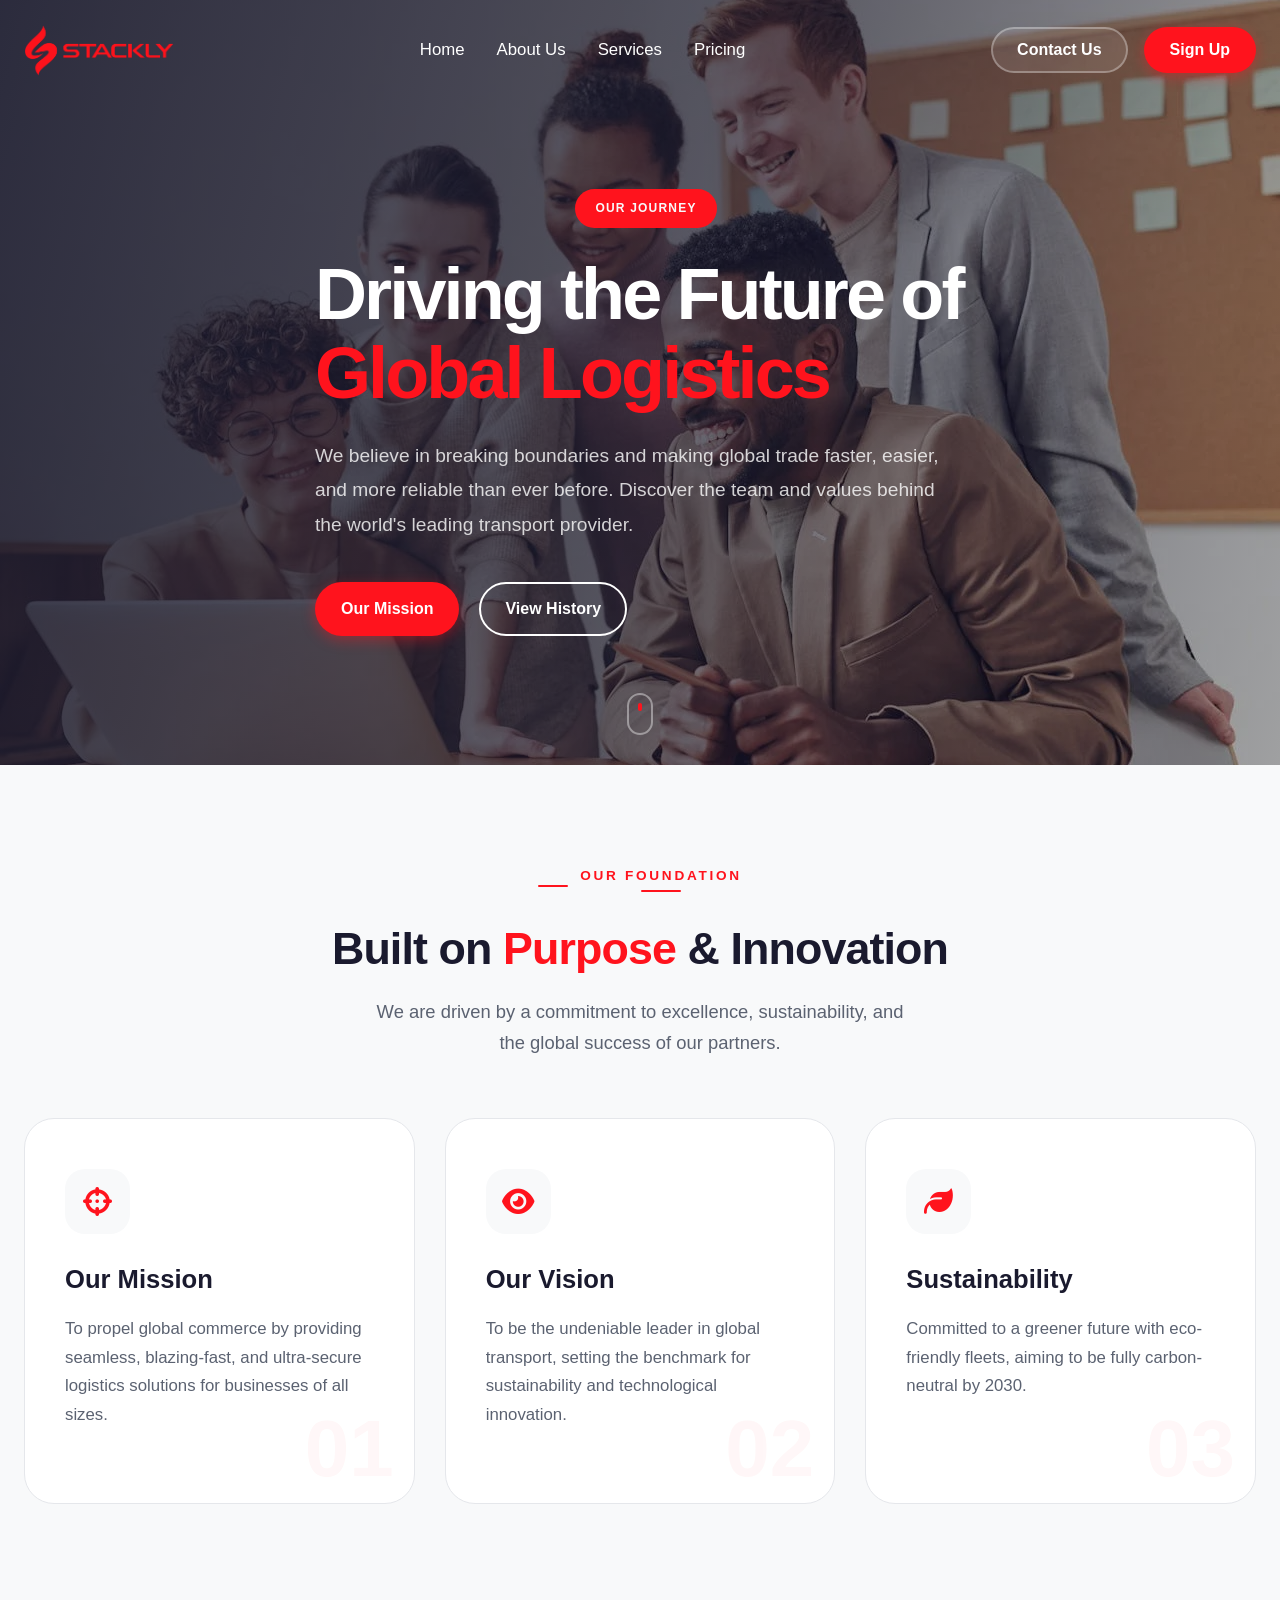
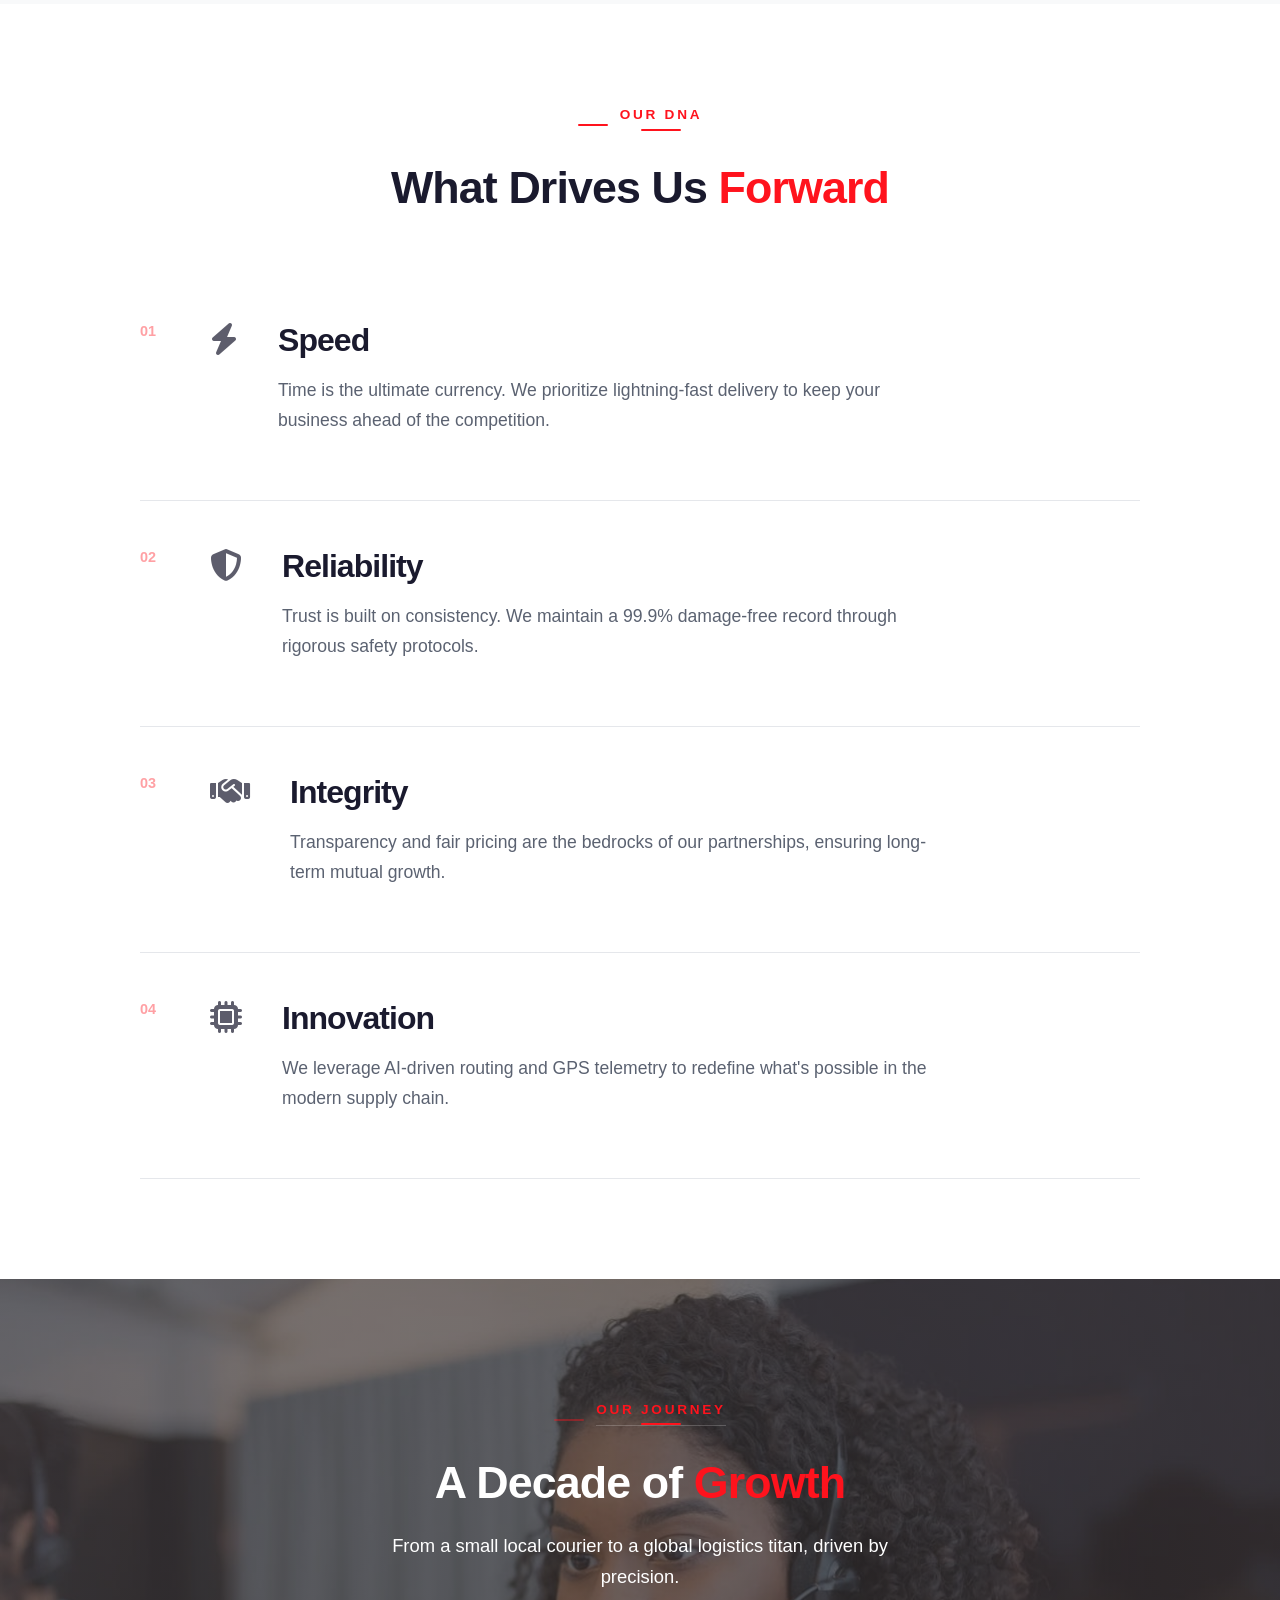
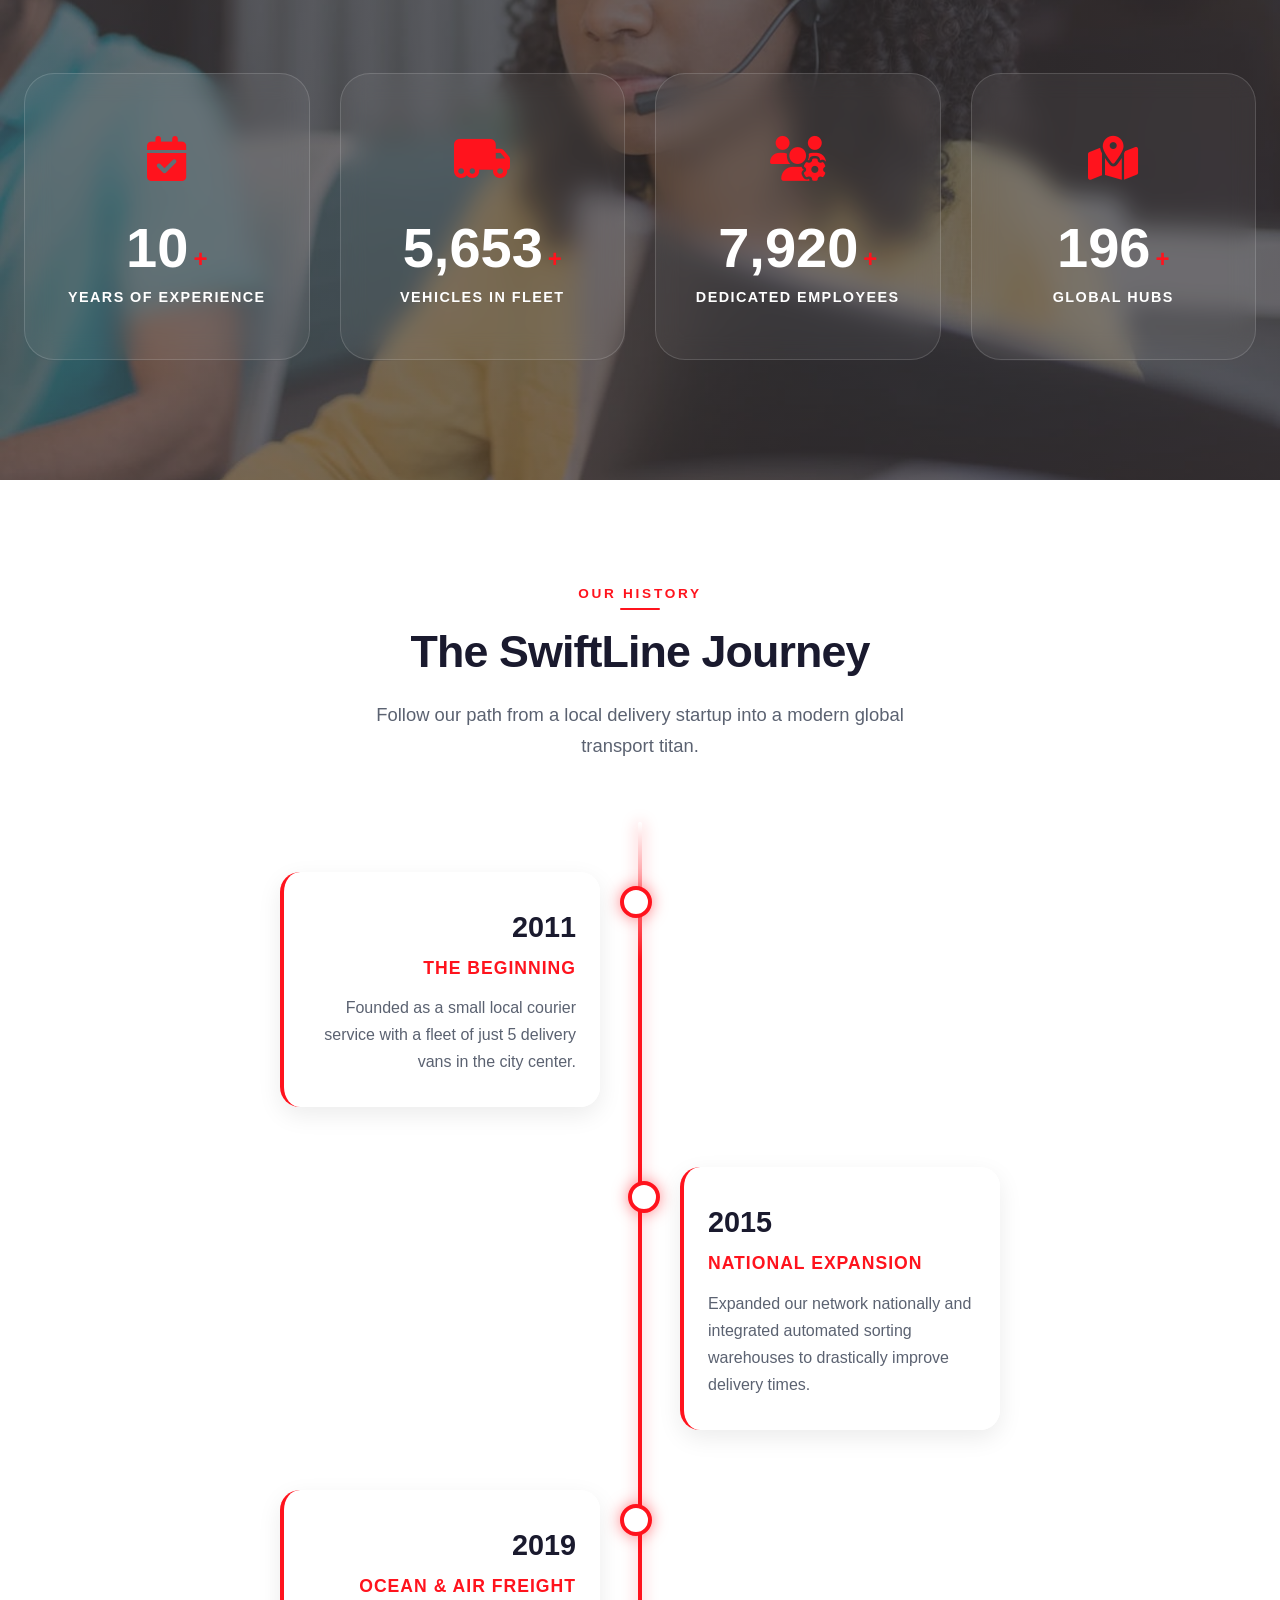
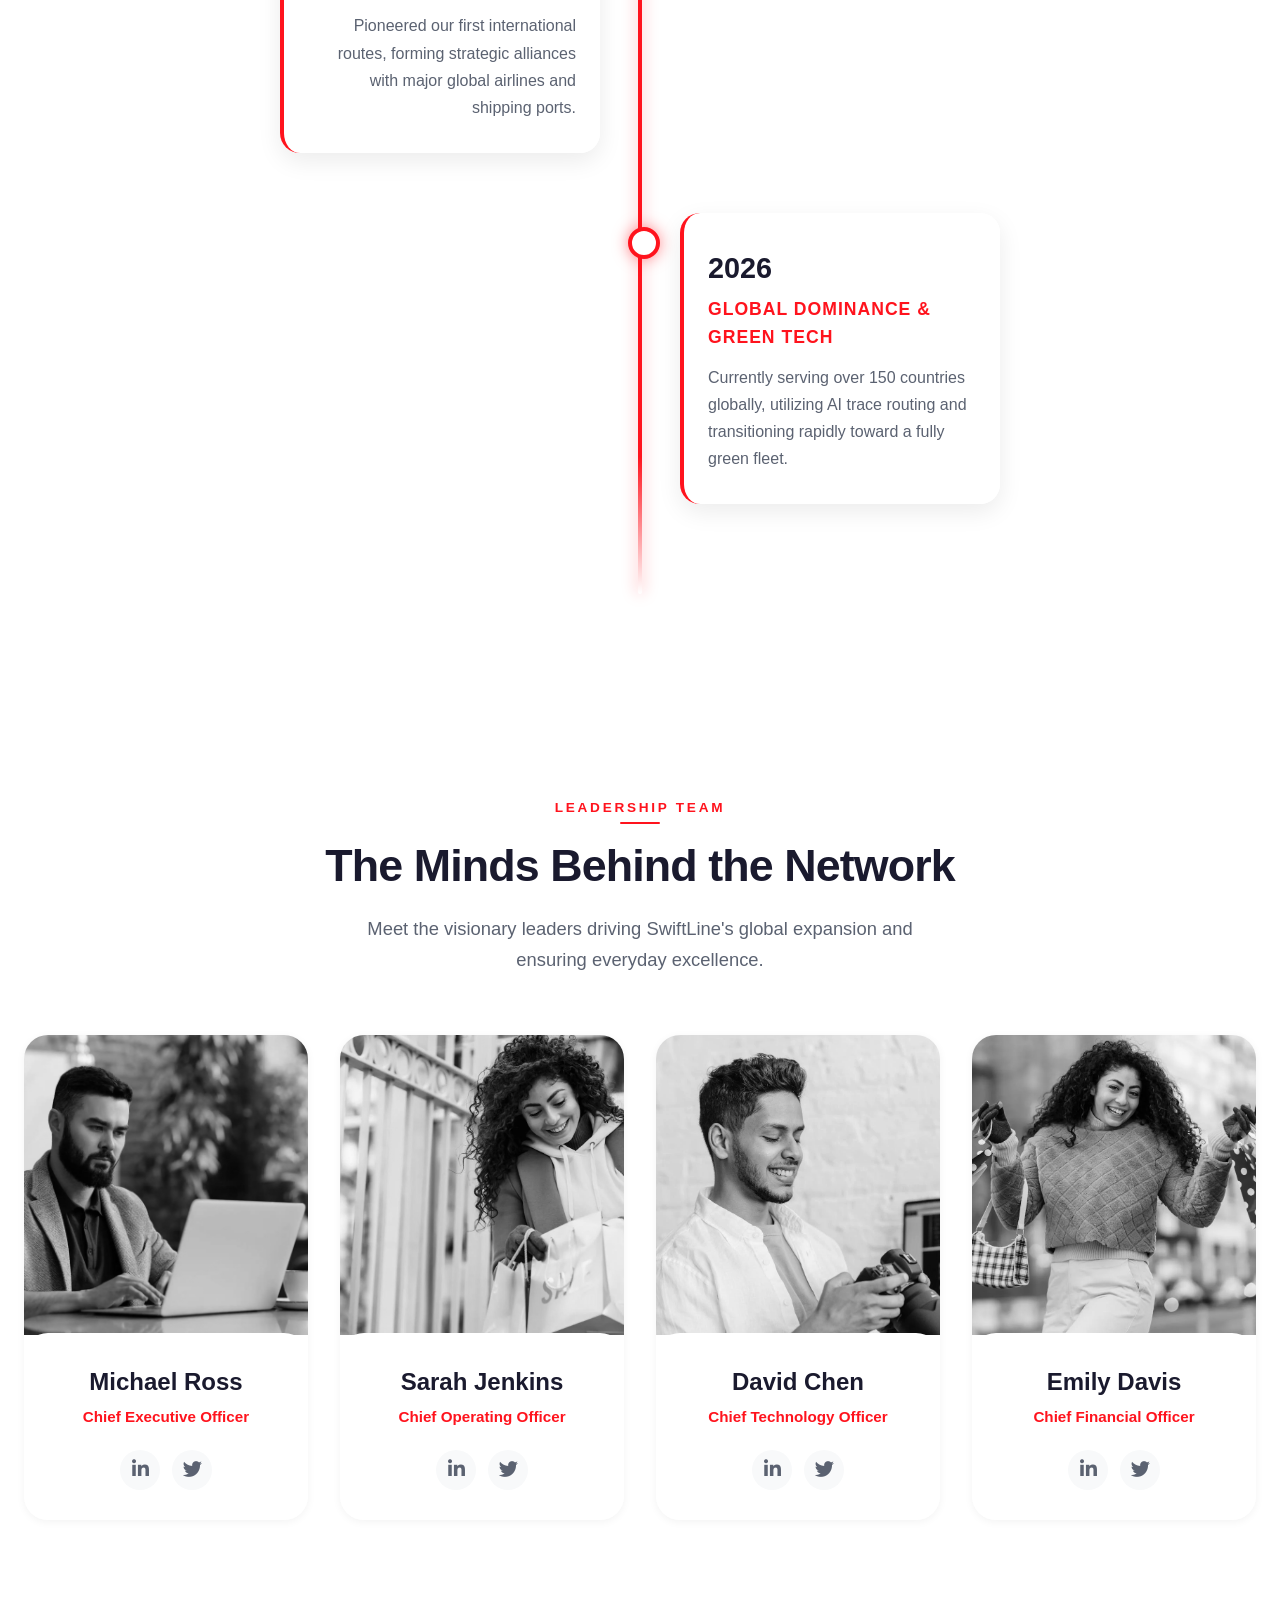
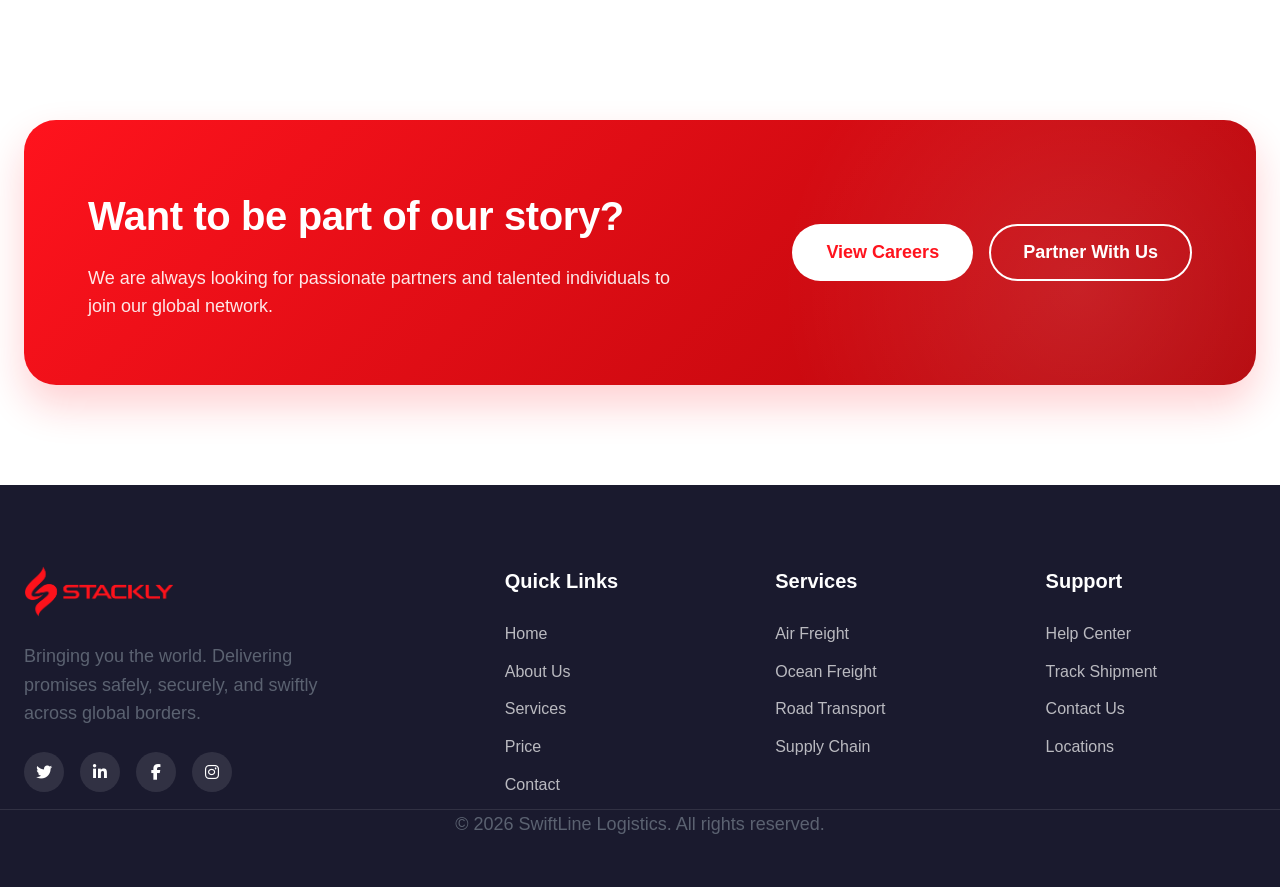
==== commit 6f71ae7d: "Add files via upload" ====
--- a/about.html
+++ b/about.html
@@ -22,7 +22,7 @@
     <!-- Navbar -->
     <nav class="navbar" id="navbar">
         <div class="container nav-container">
-            <a href="index.html" class="logo">
+            <a href="about.html" class="logo">
                 <img src="./assets/dark red.webp" alt="logo" width="150px">
             </a>
             <div class="nav-links" id="navLinks">
@@ -419,7 +419,7 @@
     <footer class="footer">
         <div class="container footer-content">
             <div class="footer-brand">
-                <a href="index.html" class="logo footer-logo">
+                <a href="about.html" class="logo footer-logo">
                     <img src="./assets/dark red.webp" alt="logo" width="150px">
                 </a>
                 <p>Bringing you the world. Delivering promises safely, securely, and swiftly across global borders.</p>
--- a/style.css
+++ b/style.css
@@ -128,1046 +128,29 @@
 
 
 
-
-
-
-
-
-/* --- Hero Base Styles --- */
-.hero {
-    position: relative;
-    min-height: 100vh;
-    display: flex;
-    align-items: center;
-    padding: 120px 0 80px;
-    overflow: hidden;
-}
-
-.hero-wrapper {
-    display: grid;
-    grid-template-columns: 1.2fr 0.8fr;
-    gap: 60px;
-    align-items: center;
-    position: relative;
-    z-index: 5;
-}
-
-.badge{
-    color: var(--bg-surface);
-    background-color: var(--primary-color);
-    padding: 10px 20px;
-    border-radius: 30px;
-    margin-bottom: 10px;
-}
-
-.mesh-gradient {
-    position: absolute;
-    width: 100%;
-    height: 100%;
-    filter: blur(100px);
-    opacity: 0.5;
-}
-
-
-.hero-overlay {
-    position: absolute;
-    inset: 0;
-    background: linear-gradient(105deg,
-            rgba(26, 26, 46, 0.9) 0%,
-            rgba(26, 26, 46, 0.4) 100%);
-}
-
-/* --- Typography & Elements --- */
-.hero-content h1 {
-    color: var(--white);
-    font-size: clamp(2.5rem, 5vw, 4.5rem);
-    margin-bottom: 24px;
-    line-height: 1.1;
-}
-
-.hero-content p {
-    color: rgba(255, 255, 255, 0.8);
-    max-width: 600px;
-    margin-bottom: 40px;
-}
-
-/* Glassmorphism Card Style */
-.glass-card {
-    background: rgba(255, 255, 255, 0.03);
-    backdrop-filter: blur(15px);
-    -webkit-backdrop-filter: blur(15px);
-    border: 1px solid rgba(255, 255, 255, 0.1);
-    border-radius: 24px;
-    transition: var(--transition);
-}
-
-/* Stats Grid */
-.hero-stats-grid {
-    display: grid;
-    grid-template-columns: repeat(2, 1fr);
-    gap: 20px;
-}
-
-.stat-card {
-    padding: 30px 20px;
-    text-align: center;
-    animation: float 6s ease-in-out infinite;
-}
-
-.stat-card:nth-child(even) {
-    animation-delay: 2s;
-}
-
-.stat-card h2 {
-    color: var(--white);
-    font-size: 2.5rem;
-    margin: 10px 0 5px;
-}
-
-.stat-card p {
-    color: var(--bg-surface);
-    margin: 0;
-    font-size: 0.9rem;
-}
-
-.accent-card {
-    background: var(--primary-color);
-    border-color: var(--primary-color);
-}
-
-.accent-card .stat-icon,
-.accent-card p {
-    color: var(--white);
-}
-
-
-/* --- Hero Video Background --- */
-.hero-bg {
-    position: absolute;
-    inset: 0;
-    z-index: 1;
-    /* Stay behind content */
-    overflow: hidden;
-    background-color: var(--text-dark);
-    /* Fallback color */
-}
-
-.hero-video {
-    width: 100%;
-    height: 100%;
-    object-fit: cover;
-    /* Ensures video fills the area without stretching */
-    position: absolute;
-    top: 50%;
-    left: 50%;
-    transform: translate(-50%, -50%);
-}
-
-.hero-overlay {
-    position: absolute;
-    inset: 0;
-    z-index: 2;
-    /* Sits between video and text */
-    background: linear-gradient(105deg,
-            rgba(26, 26, 46, 0.9) 0%,
-            rgba(26, 26, 46, 0.6) 50%,
-            rgba(26, 26, 46, 0.3) 100%);
-}
-
-.hero-wrapper {
-    position: relative;
-    z-index: 10;
-    /* Ensure content stays on top of overlay */
-}
-
-/* --- Animations --- */
-@keyframes moveMesh {
-    0% {
-        transform: translate(0, 0) scale(1);
-    }
-
-    100% {
-        transform: translate(100px, 50px) scale(1.2);
-    }
-}
-
-@keyframes float {
-
-    0%,
-    100% {
-        transform: translateY(0);
-    }
-
-    50% {
-        transform: translateY(-15px);
-    }
-}
-
-/* --- Mobile Queries --- */
-@media (max-width: 1024px) {
-    .hero-wrapper {
+/* --- 768px Media Query Optimization --- */
+@media (max-width: 768px) {
+    .testimonial-swap {
+        padding: 80px 0;
+    }
+
+    .swap-wrapper {
         grid-template-columns: 1fr;
-        text-align: center;
-    }
-
-    .hero-content p,
-    .tracking-container {
-        margin: 0 auto 40px;
-    }
-
-    .hero-actions {
-        justify-content: center;
-    }
-
-    .hero-stats-grid {
-        max-width: 600px;
-        margin: 0 auto;
-    }
-}
-
-@media (max-width: 600px) {
-    .hero-stats-grid {
-        grid-template-columns: 1fr;
-    }
-
-    .tracking-input-group {
-        flex-direction: column;
-        background: transparent;
-        gap: 10px;
-    }
-
-    .tracking-input-group input {
-        background: #fff;
-        border-radius: 12px;
-    }
-
-    .track-submit {
-        width: 100%;
-        border-radius: 12px !important;
-    }
-}
-
-
-
-
-
-
-/* --- Partners Section Styles --- */
-.partners-section {
-    padding: 80px 0;
-    background: var(--white);
-    border-bottom: 1px solid var(--border-color);
-    overflow: hidden;
-}
-
-/* Reusable Premium Section Header */
-.section-header {
-    text-align: center;
-    max-width: 800px;
-    margin: 0 auto 50px;
-}
-
-.subtitle-wrapper {
-    display: flex;
-    align-items: center;
-    justify-content: center;
-    gap: 12px;
-    margin-bottom: 15px;
-}
-
-.section-header .line {
-    width: 30px;
-    height: 2px;
-    background: var(--primary-color);
-    border-radius: 2px;
-}
-
-.section-header .subtitle {
-    color: var(--primary-color);
-    font-size: 0.8rem;
-    font-weight: 800;
-    text-transform: uppercase;
-    letter-spacing: 0.25em;
-}
-
-.section-header h2 {
-    font-size: clamp(1.8rem, 4vw, 2.8rem);
-    font-weight: 800;
-    color: var(--text-dark);
-    letter-spacing: -0.03em;
-    margin-bottom: 15px;
-}
-
-/* Marquee Logic */
-.marquee-wrapper {
-    position: relative;
-    width: 100%;
-    /* The "Premium Fade" Mask */
-    mask-image: linear-gradient(to right, transparent, black 15%, black 85%, transparent);
-    -webkit-mask-image: linear-gradient(to right, transparent, black 15%, black 85%, transparent);
-}
-
-.marquee-content {
-    display: flex;
-    gap: 80px;
-    width: max-content;
-    animation: scrollLogos 30s linear infinite;
-}
-
-.partner-item {
-    display: flex;
-    align-items: center;
-    gap: 12px;
-    filter: grayscale(1);
-    opacity: 0.3;
-    transition: var(--transition);
-    cursor: pointer;
-}
-
-.partner-item i {
-    font-size: 2rem;
-    color: var(--text-dark);
-}
-
-.partner-item span {
-    font-size: 1.1rem;
-    font-weight: 800;
-    color: var(--text-dark);
-}
-
-/* Hover Interaction */
-.partner-item:hover {
-    filter: grayscale(0);
-    opacity: 1;
-}
-
-.partner-item:hover i,
-.partner-item:hover span {
-    color: var(--primary-color);
-}
-
-/* --- Keyframes --- */
-@keyframes scrollLogos {
-    0% {
-        transform: translateX(0);
-    }
-
-    100% {
-        transform: translateX(-50%);
-    }
-}
-
-/* --- 768px Media Query --- */
-@media (max-width: 768px) {
-    .partners-section {
-        padding: 50px 0;
-    }
-
-    .section-header {
-        text-align: left;
-        margin-bottom: 35px;
-    }
-
-    .subtitle-wrapper {
-        justify-content: flex-start;
-    }
-
-    .section-header h2 {
-        font-size: 1.8rem;
-    }
-
-    .marquee-content {
-        gap: 40px;
-        animation-duration: 20s;
-    }
-
-    .partner-item i {
-        font-size: 1.5rem;
-    }
-
-    .partner-item span {
-        font-size: 0.9rem;
-    }
-}
-
-
-
-
-
-
-/* --- Strategy Pillars --- */
-.pillars-wrapper {
-    display: flex;
-    gap: 20px;
-    height: 500px;
-    margin-top: 50px;
-}
-
-.pillar-item {
-    position: relative;
-    flex: 1;
-    /* All start equal */
-    border-radius: 30px;
-    overflow: hidden;
-    transition: all 0.7s cubic-bezier(0.4, 0, 0.2, 1);
-    cursor: pointer;
-    background: var(--text-dark);
-}
-
-/* Expansion Logic */
-.pillar-item:hover,
-.pillar-item.active {
-    flex: 2.5;
-    /* Becomes much wider on hover */
-}
-
-/* Background Image & Overlay */
-.pillar-img {
-    position: absolute;
-    inset: 0;
-    width: 100%;
-    height: 100%;
-    object-fit: cover;
-    opacity: 0.4;
-    transition: var(--transition);
-}
-
-.pillar-item:hover .pillar-img {
-    transform: scale(1.1);
-    opacity: 0.6;
-}
-
-.pillar-bg-overlay {
-    position: absolute;
-    inset: 0;
-    background: linear-gradient(to top, rgba(26, 26, 46, 0.95), transparent);
-    z-index: 2;
-}
-
-/* Content Layout */
-.pillar-content {
-    position: relative;
-    z-index: 5;
-    height: 100%;
-    padding: 40px;
-    display: flex;
-    flex-direction: column;
-    justify-content: flex-end;
-    color: var(--white);
-}
-
-.pillar-icon {
-    width: 60px;
-    height: 60px;
-    background: var(--primary-color);
-    border-radius: 15px;
-    display: flex;
-    align-items: center;
-    justify-content: center;
-    font-size: 1.5rem;
-    margin-bottom: 20px;
-    transition: var(--transition);
-}
-
-.pillar-num {
-    font-weight: 800;
-    opacity: 0.5;
-    margin-bottom: 10px;
-    display: block;
-}
-
-.pillar-text h3 {
-    font-size: 1.8rem;
-    margin-bottom: 15px;
-    white-space: nowrap;
-    /* Prevents text wrap when small */
-}
-
-.pillar-text p,
-.pillar-list {
-    opacity: 0;
-    max-height: 0;
-    transition: all 0.5s ease;
-    overflow: hidden;
-    color: var(--text-light);
-}
-
-/* Reveal Text on Hover/Active */
-.pillar-item:hover .pillar-text p,
-.pillar-item.active .pillar-text p,
-.pillar-item:hover .pillar-list,
-.pillar-item.active .pillar-list {
-    opacity: 1;
-    max-height: 200px;
-    margin-top: 10px;
-}
-
-.pillar-list {
-    list-style: none;
-    display: flex;
-    gap: 15px;
-    margin-top: 20px;
-}
-
-.pillar-list li {
-    font-size: 0.85rem;
-    font-weight: 700;
-    display: flex;
-    align-items: center;
-    gap: 5px;
-    color: var(--bg-surface);
-}
-
-/* --- Responsive 768px --- */
-@media (max-width: 768px) {
-    .pillars-wrapper {
-        flex-direction: column;
-        height: auto;
-    }
-
-    .pillar-item {
-        flex: none !important;
-        height: 200px;
-    }
-
-    .pillar-item:hover,
-    .pillar-item.active {
+    }
+
+    .swap-image-container {
+        min-height: 350px;
         height: 350px;
     }
 
-    .pillar-text h3 {
-        font-size: 1.5rem;
-    }
-}
-
-
-
-
-
-
-
-
-/* --- Interactive Service Reveal Styles --- */
-.reveal-list {
-    margin-top: 40px;
-    border-top: 1px solid var(--border-color);
-}
-
-.reveal-item {
-    border-bottom: 1px solid var(--border-color);
-    transition: var(--transition);
-    overflow: hidden;
-}
-
-/* Header Section */
-.reveal-header {
-    display: flex;
-    justify-content: space-between;
-    align-items: center;
-    padding: 35px 0;
-    cursor: pointer;
-    transition: var(--transition);
-}
-
-.reveal-left-content {
-    display: flex;
-    align-items: center;
-    gap: 40px;
-}
-
-.service-num {
-    font-size: 1rem;
-    font-weight: 800;
-    color: var(--primary-color);
-    opacity: 0.4;
-}
-
-.reveal-header h3 {
-    font-size: 1.8rem;
-    font-weight: 700;
-    color: var(--text-dark);
-    transition: var(--transition);
-}
-
-.reveal-icon {
-    font-size: 1.2rem;
-    transition: transform 0.4s ease;
-}
-
-/* Body Section (Hidden by default) */
-.reveal-body {
-    max-height: 0;
-    display: grid;
-    grid-template-columns: 1.2fr 0.8fr;
-    gap: 40px;
-    transition: max-height 0.6s cubic-bezier(0.4, 0, 0.2, 1);
-    opacity: 0;
-}
-
-/* Hover/Active States */
-.reveal-item:hover {
-    background-color: var(--bg-gray);
-    padding-left: 20px;
-    padding-right: 20px;
-}
-
-.reveal-item:hover .reveal-body {
-    max-height: 400px;
-    opacity: 1;
-    padding-bottom: 50px;
-}
-
-.reveal-item:hover .reveal-header h3 {
-    color: var(--primary-color);
-}
-
-.reveal-item:hover .reveal-icon {
-    transform: rotate(45deg);
-    /* Turns plus into an 'X' */
-    color: var(--primary-color);
-}
-
-/* Inner Content Styling */
-.reveal-inner-content p {
-    font-size: 1.1rem;
-    line-height: 1.8;
-    color: var(--text-light);
-    margin-bottom: 25px;
-}
-
-.service-features {
-    display: flex;
-    gap: 20px;
-    flex-wrap: wrap;
-}
-
-.service-features span {
-    background: var(--white);
-    padding: 8px 16px;
-    border-radius: 50px;
-    font-size: 0.85rem;
-    font-weight: 700;
-    border: 1px solid var(--border-color);
-    display: flex;
-    align-items: center;
-    gap: 8px;
-    color: var(--bg-surface);
-    background-color: var(--primary-color);
-}
-
-/* Preview Image */
-.reveal-image {
-    height: 220px;
-    border-radius: 20px;
-    overflow: hidden;
-    box-shadow: var(--shadow-md);
-}
-
-.reveal-image img {
-    width: 100%;
-    height: 100%;
-    object-fit: cover;
-}
-
-/* --- Responsive --- */
-@media (max-width: 992px) {
-    .reveal-body {
-        grid-template-columns: 1fr;
-        gap: 20px;
-    }
-
-    .reveal-image {
-        display: none;
-        /* Hide images on mobile for cleaner look */
-    }
-
-    .reveal-left-content {
-        gap: 20px;
-    }
-}
-
-
-
-
-
-
-
-
-
-
-/* --- Impact Section Core --- */
-.impact {
-    position: relative;
-    padding: 140px 0;
-    overflow: hidden;
-}
-
-.impact-bg-wrapper {
-    position: absolute;
-    inset: 0;
-    z-index: 1;
-}
-
-.impact-img {
-    width: 100%;
-    height: 100%;
-    object-fit: cover;
-    /* Optional: background-attachment: fixed; for a parallax feel */
-}
-
-.impact-overlay {
-    position: absolute;
-    inset: 0;
-    /* A deep navy overlay that fades into a darker center */
-    background: radial-gradient(circle, rgba(26, 26, 46, 0.6) 0%, rgba(26, 26, 46, 0.7) 100%);
-    z-index: 2;
-}
-
-.impact-relative {
-    position: relative;
-    z-index: 5;
-    text-align: center;
-}
-
-.impact-relative .reveal-up h2{
-    color: var(--bg-surface);
-}
-
-.impact-relative .reveal-up p{
-    color: var(--bg-surface);
-}
-
-/* Text Styles */
-.text-white {
-    color: var(--white);
-}
-
-.white-sub {
-    color: var(--primary-color) !important;
-    border-bottom: 1px solid rgba(255, 255, 255, 0.2);
-}
-
-.impact-desc {
-    color: rgba(255, 255, 255, 0.7);
-    max-width: 600px;
-    margin: 0 auto;
-}
-
-/* Glassmorphism Impact Cards */
-.impact-grid {
-    display: grid;
-    grid-template-columns: repeat(auto-fit, minmax(220px, 1fr));
-    gap: 30px;
-    margin-top: 80px;
-}
-
-.impact-card {
-    background: rgba(255, 255, 255, 0.03);
-    backdrop-filter: blur(12px);
-    border: 1px solid rgba(255, 255, 255, 0.1);
-    padding: 50px 20px;
-    border-radius: 30px;
-    transition: var(--transition);
-}
-
-.impact-card:hover {
-    background: rgba(255, 255, 255, 0.08);
-    transform: translateY(-10px);
-    border-color: var(--primary-color);
-}
-
-.impact-card i {
-    font-size: 2.5rem;
-    color: var(--primary-color);
-    margin-bottom: 20px;
-}
-
-.stat-number {
-    font-size: 3.5rem;
-    font-weight: 800;
-    color: var(--white);
-    line-height: 1;
-    margin-bottom: 10px;
-}
-
-.plus {
-    font-size: 1.5rem;
-    color: var(--primary-color);
-    margin-left: 5px;
-}
-
-.impact-card p {
-    font-size: 0.85rem;
-    text-transform: uppercase;
-    letter-spacing: 0.15em;
-    color: rgba(255, 255, 255, 0.5);
-    margin: 0;
-}
-
-/* Responsive Fixes */
-@media (max-width: 768px) {
-    .impact-grid {
-        grid-template-columns: 1fr 1fr;
-    }
-
-    .stat-number {
-        font-size: 2.5rem;
-    }
-}
-
-
-
-
-
-
-
-
-
-/* --- Global Network Styles --- */
-.network-wrapper {
-    display: grid;
-    grid-template-columns: 1.1fr 0.9fr;
-    gap: 80px;
-    align-items: center;
-}
-
-/* Map Visual Styling */
-.network-visual {
-    position: relative;
-    border-radius: 40px;
-    overflow: hidden;
-    box-shadow: var(--shadow-lg);
-    background: var(--text-dark);
-}
-
-.map-container {
-    position: relative;
-    width: 100%;
-    padding-top: 65%;
-    /* Aspect Ratio */
-}
-
-.map-base {
-    position: absolute;
-    top: 0;
-    left: 0;
-    width: 100%;
-    height: 100%;
-    object-fit: cover;
-    opacity: 0.3;
-    filter: grayscale(1) contrast(1.2);
-}
-
-.map-overlay-glass {
-    position: absolute;
-    inset: 0;
-    background: radial-gradient(circle at center, transparent, rgba(26, 26, 46, 0.4));
-}
-
-/* Pulse Animation Logic */
-.pulse-point {
-    position: absolute;
-    width: 12px;
-    height: 12px;
-    background: var(--primary-color);
-    border-radius: 50%;
-    z-index: 5;
-    cursor: pointer;
-}
-
-.pulse-point::after {
-    content: '';
-    position: absolute;
-    top: 50%;
-    left: 50%;
-    transform: translate(-50%, -50%);
-    width: 100%;
-    height: 100%;
-    background: var(--primary-color);
-    border-radius: 50%;
-    animation: pulseReach 2.5s infinite;
-}
-
-@keyframes pulseReach {
-    0% {
-        width: 100%;
-        height: 100%;
-        opacity: 0.8;
-    }
-
-    100% {
-        width: 450%;
-        height: 450%;
-        opacity: 0;
-    }
-}
-
-/* Benefit Items (Right Side) */
-.benefit-list {
-    margin-top: 40px;
-    display: flex;
-    flex-direction: column;
-    gap: 30px;
-}
-
-.benefit-item {
-    display: flex;
-    gap: 20px;
-    align-items: flex-start;
-}
-
-.benefit-icon {
-    width: 50px;
-    height: 50px;
-    background: var(--white);
-    border: 1px solid var(--border-color);
-    border-radius: 12px;
-    display: flex;
-    align-items: center;
-    justify-content: center;
-    color: var(--primary-color);
-    font-size: 1.2rem;
-    flex-shrink: 0;
-    transition: var(--transition);
-}
-
-.benefit-item:hover .benefit-icon {
-    background: var(--primary-color);
-    color: var(--white);
-    transform: scale(1.1);
-}
-
-.benefit-text h4 {
-    font-size: 1.15rem;
-    font-weight: 700;
-    margin-bottom: 5px;
-    color: var(--text-dark);
-}
-
-.benefit-text p {
-    font-size: 0.95rem;
-    color: var(--text-light);
-    margin: 0;
-    line-height: 1.5;
-}
-
-.mt-4{
-    margin-top: 15px;
-}
-
-/* --- Responsive --- */
-@media (max-width: 1024px) {
-    .network-wrapper {
-        grid-template-columns: 1fr;
-        gap: 60px;
-    }
-
-    .network-info {
-        text-align: center;
-    }
-
-    .benefit-item {
-        text-align: left;
-    }
-}
-
-
-
-
-
-
-
-
-
-/* News Section */
-.news-grid {
-    display: grid;
-    grid-template-columns: repeat(auto-fit, minmax(300px, 1fr));
-    gap: 32px;
-}
-
-.news-card {
-    background: var(--bg-gray);
-    border-radius: 24px;
-    overflow: hidden;
-    box-shadow: var(--shadow-sm);
-    transition: var(--transition);
-    border: 1px solid var(--border-color);
-}
-
-.news-card:hover {
-    box-shadow: var(--shadow-lg);
-    transform: translateY(-5px);
-    background: var(--white);
-}
-
-.news-img {
-    position: relative;
-    height: 220px;
-    overflow: hidden;
-}
-
-.news-img img {
-    width: 100%;
-    height: 100%;
-    object-fit: cover;
-    transition: transform 0.5s ease;
-}
-
-.news-card:hover .news-img img {
-    transform: scale(1.05);
-}
-
-.news-date {
-    position: absolute;
-    bottom: 0;
-    left: 24px;
-    background: var(--primary-color);
-    color: var(--white);
-    padding: 8px 16px;
-    border-top-left-radius: 12px;
-    border-top-right-radius: 12px;
-    font-weight: 600;
-    font-size: 0.9rem;
-}
-
-.news-content {
-    padding: 32px 24px;
-}
-
-.news-content h4 {
-    font-size: 1.25rem;
-    margin-bottom: 12px;
-    line-height: 1.4;
-}
-
-.news-content h4 a {
-    color: var(--text-dark);
-}
-
-.news-content h4 a:hover {
-    color: var(--primary-color);
-}
-
-.news-content p {
-    font-size: 0.95rem;
-    margin-bottom: 24px;
-    line-height: 1.6;
-}
-
-.read-more {
-    font-weight: 600;
-    color: var(--primary-color);
-    display: inline-flex;
-    align-items: center;
-    gap: 8px;
-}
-
-.read-more:hover {
-    color: var(--primary-hover);
-    gap: 12px;
-}
-
+    .swap-content-container {
+        padding: 40px;
+    }
+
+    .main-quote {
+        font-size: 1.4rem;
+    }
+}
 
 
 /* Responsive */
@@ -1307,32 +290,943 @@
 
 
 
-
-
-
-
-
-
-
-
-
-
-
-
-
-
-
-
-
-
-
-
-
-
-
-
-
-
+/* --- Hero Base Styles --- */
+.hero {
+    position: relative;
+    min-height: 100vh;
+    display: flex;
+    align-items: center;
+    padding: 120px 0 80px;
+    overflow: hidden;
+}
+
+.hero-wrapper {
+    display: grid;
+    grid-template-columns: 1.2fr 0.8fr;
+    gap: 60px;
+    align-items: center;
+    position: relative;
+    z-index: 5;
+}
+
+.badge{
+    color: var(--bg-surface);
+    background-color: var(--primary-color);
+    padding: 10px 20px;
+    border-radius: 30px;
+    margin-bottom: 10px;
+}
+
+.mesh-gradient {
+    position: absolute;
+    width: 100%;
+    height: 100%;
+    filter: blur(100px);
+    opacity: 0.5;
+}
+
+
+.hero-overlay {
+    position: absolute;
+    inset: 0;
+    background: linear-gradient(105deg,
+            rgba(26, 26, 46, 0.9) 0%,
+            rgba(26, 26, 46, 0.4) 100%);
+}
+
+/* --- Typography & Elements --- */
+.hero-content h1 {
+    color: var(--white);
+    font-size: clamp(2.5rem, 5vw, 4.5rem);
+    margin-bottom: 24px;
+    line-height: 1.1;
+}
+
+.hero-content p {
+    color: rgba(255, 255, 255, 0.8);
+    max-width: 600px;
+    margin-bottom: 40px;
+}
+
+/* Glassmorphism Card Style */
+.glass-card {
+    background: rgba(255, 255, 255, 0.03);
+    backdrop-filter: blur(15px);
+    -webkit-backdrop-filter: blur(15px);
+    border: 1px solid rgba(255, 255, 255, 0.1);
+    border-radius: 24px;
+    transition: var(--transition);
+}
+
+/* Stats Grid */
+.hero-stats-grid {
+    display: grid;
+    grid-template-columns: repeat(2, 1fr);
+    gap: 20px;
+}
+
+.stat-card {
+    padding: 30px 20px;
+    text-align: center;
+    animation: float 6s ease-in-out infinite;
+}
+
+.stat-card:nth-child(even) {
+    animation-delay: 2s;
+}
+
+.stat-card h2 {
+    color: var(--white);
+    font-size: 2.5rem;
+    margin: 10px 0 5px;
+}
+
+.stat-card p {
+    color: var(--bg-surface);
+    margin: 0;
+    font-size: 0.9rem;
+}
+
+.accent-card {
+    background: var(--primary-color);
+    border-color: var(--primary-color);
+}
+
+.accent-card .stat-icon,
+.accent-card p {
+    color: var(--white);
+}
+
+
+/* --- Hero Video Background --- */
+.hero-bg {
+    position: absolute;
+    inset: 0;
+    z-index: 1;
+    /* Stay behind content */
+    overflow: hidden;
+    background-color: var(--text-dark);
+    /* Fallback color */
+}
+
+.hero-video {
+    width: 100%;
+    height: 100%;
+    object-fit: cover;
+    /* Ensures video fills the area without stretching */
+    position: absolute;
+    top: 50%;
+    left: 50%;
+    transform: translate(-50%, -50%);
+}
+
+.hero-overlay {
+    position: absolute;
+    inset: 0;
+    z-index: 2;
+    /* Sits between video and text */
+    background: linear-gradient(105deg,
+            rgba(26, 26, 46, 0.9) 0%,
+            rgba(26, 26, 46, 0.6) 50%,
+            rgba(26, 26, 46, 0.3) 100%);
+}
+
+.hero-wrapper {
+    position: relative;
+    z-index: 10;
+    /* Ensure content stays on top of overlay */
+}
+
+/* --- Animations --- */
+@keyframes moveMesh {
+    0% {
+        transform: translate(0, 0) scale(1);
+    }
+
+    100% {
+        transform: translate(100px, 50px) scale(1.2);
+    }
+}
+
+@keyframes float {
+
+    0%,
+    100% {
+        transform: translateY(0);
+    }
+
+    50% {
+        transform: translateY(-15px);
+    }
+}
+
+/* --- Mobile Queries --- */
+@media (max-width: 1024px) {
+    .hero-wrapper {
+        grid-template-columns: 1fr;
+        text-align: center;
+    }
+
+    .hero-content p,
+    .tracking-container {
+        margin: 0 auto 40px;
+    }
+
+    .hero-actions {
+        justify-content: center;
+    }
+
+    .hero-stats-grid {
+        max-width: 600px;
+        margin: 0 auto;
+    }
+}
+
+@media (max-width: 600px) {
+    .hero-stats-grid {
+        grid-template-columns: 1fr;
+    }
+
+    .tracking-input-group {
+        flex-direction: column;
+        background: transparent;
+        gap: 10px;
+    }
+
+    .tracking-input-group input {
+        background: #fff;
+        border-radius: 12px;
+    }
+
+    .track-submit {
+        width: 100%;
+        border-radius: 12px !important;
+    }
+}
+
+
+
+
+
+
+/* --- Partners Section Styles --- */
+.partners-section {
+    padding: 80px 0;
+    background: var(--white);
+    border-bottom: 1px solid var(--border-color);
+    overflow: hidden;
+}
+
+/* Reusable Premium Section Header */
+.section-header {
+    text-align: center;
+    max-width: 800px;
+    margin: 0 auto 50px;
+}
+
+.subtitle-wrapper {
+    display: flex;
+    align-items: center;
+    justify-content: center;
+    gap: 12px;
+    margin-bottom: 15px;
+}
+
+.section-header .line {
+    width: 30px;
+    height: 2px;
+    background: var(--primary-color);
+    border-radius: 2px;
+}
+
+.section-header .subtitle {
+    color: var(--primary-color);
+    font-size: 0.8rem;
+    font-weight: 800;
+    text-transform: uppercase;
+    letter-spacing: 0.25em;
+}
+
+.section-header h2 {
+    font-size: clamp(1.8rem, 4vw, 2.8rem);
+    font-weight: 800;
+    color: var(--text-dark);
+    letter-spacing: -0.03em;
+    margin-bottom: 15px;
+}
+
+/* Marquee Logic */
+.marquee-wrapper {
+    position: relative;
+    width: 100%;
+    /* The "Premium Fade" Mask */
+    mask-image: linear-gradient(to right, transparent, black 15%, black 85%, transparent);
+    -webkit-mask-image: linear-gradient(to right, transparent, black 15%, black 85%, transparent);
+}
+
+.marquee-content {
+    display: flex;
+    gap: 80px;
+    width: max-content;
+    animation: scrollLogos 30s linear infinite;
+}
+
+.partner-item {
+    display: flex;
+    align-items: center;
+    gap: 12px;
+    filter: grayscale(1);
+    opacity: 0.3;
+    transition: var(--transition);
+    cursor: pointer;
+}
+
+.partner-item i {
+    font-size: 2rem;
+    color: var(--text-dark);
+}
+
+.partner-item span {
+    font-size: 1.1rem;
+    font-weight: 800;
+    color: var(--text-dark);
+}
+
+/* Hover Interaction */
+.partner-item:hover {
+    filter: grayscale(0);
+    opacity: 1;
+}
+
+.partner-item:hover i,
+.partner-item:hover span {
+    color: var(--primary-color);
+}
+
+/* --- Keyframes --- */
+@keyframes scrollLogos {
+    0% {
+        transform: translateX(0);
+    }
+
+    100% {
+        transform: translateX(-50%);
+    }
+}
+
+/* --- 768px Media Query --- */
+@media (max-width: 768px) {
+    .partners-section {
+        padding: 50px 0;
+    }
+
+    .section-header {
+        text-align: left;
+        margin-bottom: 35px;
+    }
+
+    .subtitle-wrapper {
+        justify-content: flex-start;
+    }
+
+    .section-header h2 {
+        font-size: 1.8rem;
+    }
+
+    .marquee-content {
+        gap: 40px;
+        animation-duration: 20s;
+    }
+
+    .partner-item i {
+        font-size: 1.5rem;
+    }
+
+    .partner-item span {
+        font-size: 0.9rem;
+    }
+}
+
+
+
+
+
+
+/* --- Strategy Pillars --- */
+.pillars-wrapper {
+    display: flex;
+    gap: 20px;
+    height: 500px;
+    margin-top: 50px;
+}
+
+.pillar-item {
+    position: relative;
+    flex: 1;
+    /* All start equal */
+    border-radius: 30px;
+    overflow: hidden;
+    transition: all 0.7s cubic-bezier(0.4, 0, 0.2, 1);
+    cursor: pointer;
+    background: var(--text-dark);
+}
+
+/* Expansion Logic */
+.pillar-item:hover,
+.pillar-item.active {
+    flex: 2.5;
+    /* Becomes much wider on hover */
+}
+
+/* Background Image & Overlay */
+.pillar-img {
+    position: absolute;
+    inset: 0;
+    width: 100%;
+    height: 100%;
+    object-fit: cover;
+    opacity: 0.4;
+    transition: var(--transition);
+}
+
+.pillar-item:hover .pillar-img {
+    transform: scale(1.1);
+    opacity: 0.6;
+}
+
+.pillar-bg-overlay {
+    position: absolute;
+    inset: 0;
+    background: linear-gradient(to top, rgba(26, 26, 46, 0.95), transparent);
+    z-index: 2;
+}
+
+/* Content Layout */
+.pillar-content {
+    position: relative;
+    z-index: 5;
+    height: 100%;
+    padding: 40px;
+    display: flex;
+    flex-direction: column;
+    justify-content: flex-end;
+    color: var(--white);
+}
+
+.pillar-icon {
+    width: 60px;
+    height: 60px;
+    background: var(--primary-color);
+    border-radius: 15px;
+    display: flex;
+    align-items: center;
+    justify-content: center;
+    font-size: 1.5rem;
+    margin-bottom: 20px;
+    transition: var(--transition);
+}
+
+.pillar-num {
+    font-weight: 800;
+    opacity: 0.5;
+    margin-bottom: 10px;
+    display: block;
+}
+
+.pillar-text h3 {
+    font-size: 1.8rem;
+    margin-bottom: 15px;
+    white-space: nowrap;
+    /* Prevents text wrap when small */
+}
+
+.pillar-text p,
+.pillar-list {
+    opacity: 0;
+    max-height: 0;
+    transition: all 0.5s ease;
+    overflow: hidden;
+    color: var(--text-light);
+}
+
+/* Reveal Text on Hover/Active */
+.pillar-item:hover .pillar-text p,
+.pillar-item.active .pillar-text p,
+.pillar-item:hover .pillar-list,
+.pillar-item.active .pillar-list {
+    opacity: 1;
+    max-height: 200px;
+    margin-top: 10px;
+}
+
+.pillar-list {
+    list-style: none;
+    display: flex;
+    gap: 15px;
+    margin-top: 20px;
+}
+
+.pillar-list li {
+    font-size: 0.85rem;
+    font-weight: 700;
+    display: flex;
+    align-items: center;
+    gap: 5px;
+    color: var(--bg-surface);
+}
+
+/* --- Responsive 768px --- */
+@media (max-width: 768px) {
+    .pillars-wrapper {
+        flex-direction: column;
+        height: auto;
+    }
+
+    .pillar-item {
+        flex: none !important;
+        height: 200px;
+    }
+
+    .pillar-item:hover,
+    .pillar-item.active {
+        height: 350px;
+    }
+
+    .pillar-text h3 {
+        font-size: 1.5rem;
+    }
+}
+
+
+
+
+
+
+
+
+/* --- Interactive Service Reveal Styles --- */
+.reveal-list {
+    margin-top: 40px;
+    border-top: 1px solid var(--border-color);
+}
+
+.reveal-item {
+    border-bottom: 1px solid var(--border-color);
+    transition: var(--transition);
+    overflow: hidden;
+}
+
+/* Header Section */
+.reveal-header {
+    display: flex;
+    justify-content: space-between;
+    align-items: center;
+    padding: 35px 0;
+    cursor: pointer;
+    transition: var(--transition);
+}
+
+.reveal-left-content {
+    display: flex;
+    align-items: center;
+    gap: 40px;
+}
+
+.service-num {
+    font-size: 1rem;
+    font-weight: 800;
+    color: var(--primary-color);
+    opacity: 0.4;
+}
+
+.reveal-header h3 {
+    font-size: 1.8rem;
+    font-weight: 700;
+    color: var(--text-dark);
+    transition: var(--transition);
+}
+
+.reveal-icon {
+    font-size: 1.2rem;
+    transition: transform 0.4s ease;
+}
+
+/* Body Section (Hidden by default) */
+.reveal-body {
+    max-height: 0;
+    display: grid;
+    grid-template-columns: 1.2fr 0.8fr;
+    gap: 40px;
+    transition: max-height 0.6s cubic-bezier(0.4, 0, 0.2, 1);
+    opacity: 0;
+}
+
+/* Hover/Active States */
+.reveal-item:hover {
+    background-color: var(--bg-gray);
+    padding-left: 20px;
+    padding-right: 20px;
+}
+
+.reveal-item:hover .reveal-body {
+    max-height: 400px;
+    opacity: 1;
+    padding-bottom: 50px;
+}
+
+.reveal-item:hover .reveal-header h3 {
+    color: var(--primary-color);
+}
+
+.reveal-item:hover .reveal-icon {
+    transform: rotate(45deg);
+    /* Turns plus into an 'X' */
+    color: var(--primary-color);
+}
+
+/* Inner Content Styling */
+.reveal-inner-content p {
+    font-size: 1.1rem;
+    line-height: 1.8;
+    color: var(--text-light);
+    margin-bottom: 25px;
+}
+
+.service-features {
+    display: flex;
+    gap: 20px;
+    flex-wrap: wrap;
+}
+
+.service-features span {
+    background: var(--white);
+    padding: 8px 16px;
+    border-radius: 50px;
+    font-size: 0.85rem;
+    font-weight: 700;
+    border: 1px solid var(--border-color);
+    display: flex;
+    align-items: center;
+    gap: 8px;
+    color: var(--bg-surface);
+    background-color: var(--primary-color);
+}
+
+/* Preview Image */
+.reveal-image {
+    height: 220px;
+    border-radius: 20px;
+    overflow: hidden;
+    box-shadow: var(--shadow-md);
+}
+
+.reveal-image img {
+    width: 100%;
+    height: 100%;
+    object-fit: cover;
+}
+
+/* --- Responsive --- */
+@media (max-width: 992px) {
+    .reveal-body {
+        grid-template-columns: 1fr;
+        gap: 20px;
+    }
+
+    .reveal-image {
+        display: none;
+        /* Hide images on mobile for cleaner look */
+    }
+
+    .reveal-left-content {
+        gap: 20px;
+    }
+}
+
+
+
+
+
+
+
+
+
+
+/* --- Impact Section Core --- */
+.impact {
+    position: relative;
+    padding: 140px 0;
+    overflow: hidden;
+}
+
+.impact-bg-wrapper {
+    position: absolute;
+    inset: 0;
+    z-index: 1;
+}
+
+.impact-img {
+    width: 100%;
+    height: 100%;
+    object-fit: cover;
+    /* Optional: background-attachment: fixed; for a parallax feel */
+}
+
+.impact-overlay {
+    position: absolute;
+    inset: 0;
+    /* A deep navy overlay that fades into a darker center */
+    background: radial-gradient(circle, rgba(26, 26, 46, 0.6) 0%, rgba(26, 26, 46, 0.7) 100%);
+    z-index: 2;
+}
+
+.impact-relative {
+    position: relative;
+    z-index: 5;
+    text-align: center;
+}
+
+.impact-relative .reveal-up h2{
+    color: var(--bg-surface);
+}
+
+.impact-relative .reveal-up p{
+    color: var(--bg-surface);
+}
+
+/* Text Styles */
+.text-white {
+    color: var(--white);
+}
+
+.white-sub {
+    color: var(--primary-color) !important;
+    border-bottom: 1px solid rgba(255, 255, 255, 0.2);
+}
+
+.impact-desc {
+    color: rgba(255, 255, 255, 0.7);
+    max-width: 600px;
+    margin: 0 auto;
+}
+
+/* Glassmorphism Impact Cards */
+.impact-grid {
+    display: grid;
+    grid-template-columns: repeat(auto-fit, minmax(220px, 1fr));
+    gap: 30px;
+    margin-top: 80px;
+}
+
+.impact-card {
+    background: rgba(255, 255, 255, 0.03);
+    backdrop-filter: blur(12px);
+    border: 1px solid rgba(255, 255, 255, 0.1);
+    padding: 50px 20px;
+    border-radius: 30px;
+    transition: var(--transition);
+}
+
+.impact-card:hover {
+    background: rgba(255, 255, 255, 0.08);
+    transform: translateY(-10px);
+    border-color: var(--primary-color);
+}
+
+.impact-card i {
+    font-size: 2.5rem;
+    color: var(--primary-color);
+    margin-bottom: 20px;
+}
+
+.stat-number {
+    font-size: 3.5rem;
+    font-weight: 800;
+    color: var(--white);
+    line-height: 1;
+    margin-bottom: 10px;
+}
+
+.plus {
+    font-size: 1.5rem;
+    color: var(--primary-color);
+    margin-left: 5px;
+}
+
+.impact-card p {
+    font-size: 0.85rem;
+    text-transform: uppercase;
+    letter-spacing: 0.15em;
+    color: rgba(255, 255, 255, 0.5);
+    margin: 0;
+}
+
+/* Responsive Fixes */
+@media (max-width: 768px) {
+    .impact-grid {
+        grid-template-columns: 1fr 1fr;
+    }
+
+    .stat-number {
+        font-size: 2.5rem;
+    }
+}
+
+
+
+
+
+
+
+
+
+/* --- Global Network Styles --- */
+.network-wrapper {
+    display: grid;
+    grid-template-columns: 1.1fr 0.9fr;
+    gap: 80px;
+    align-items: center;
+}
+
+/* Map Visual Styling */
+.network-visual {
+    position: relative;
+    border-radius: 40px;
+    overflow: hidden;
+    box-shadow: var(--shadow-lg);
+    background: var(--text-dark);
+}
+
+.map-container {
+    position: relative;
+    width: 100%;
+    padding-top: 65%;
+    /* Aspect Ratio */
+}
+
+.map-base {
+    position: absolute;
+    top: 0;
+    left: 0;
+    width: 100%;
+    height: 100%;
+    object-fit: cover;
+    opacity: 0.3;
+    filter: grayscale(1) contrast(1.2);
+}
+
+.map-overlay-glass {
+    position: absolute;
+    inset: 0;
+    background: radial-gradient(circle at center, transparent, rgba(26, 26, 46, 0.4));
+}
+
+/* Pulse Animation Logic */
+.pulse-point {
+    position: absolute;
+    width: 12px;
+    height: 12px;
+    background: var(--primary-color);
+    border-radius: 50%;
+    z-index: 5;
+    cursor: pointer;
+}
+
+.pulse-point::after {
+    content: '';
+    position: absolute;
+    top: 50%;
+    left: 50%;
+    transform: translate(-50%, -50%);
+    width: 100%;
+    height: 100%;
+    background: var(--primary-color);
+    border-radius: 50%;
+    animation: pulseReach 2.5s infinite;
+}
+
+@keyframes pulseReach {
+    0% {
+        width: 100%;
+        height: 100%;
+        opacity: 0.8;
+    }
+
+    100% {
+        width: 450%;
+        height: 450%;
+        opacity: 0;
+    }
+}
+
+/* Benefit Items (Right Side) */
+.benefit-list {
+    margin-top: 40px;
+    display: flex;
+    flex-direction: column;
+    gap: 30px;
+}
+
+.benefit-item {
+    display: flex;
+    gap: 20px;
+    align-items: flex-start;
+}
+
+.benefit-icon {
+    width: 50px;
+    height: 50px;
+    background: var(--white);
+    border: 1px solid var(--border-color);
+    border-radius: 12px;
+    display: flex;
+    align-items: center;
+    justify-content: center;
+    color: var(--primary-color);
+    font-size: 1.2rem;
+    flex-shrink: 0;
+    transition: var(--transition);
+}
+
+.benefit-item:hover .benefit-icon {
+    background: var(--primary-color);
+    color: var(--white);
+    transform: scale(1.1);
+}
+
+.benefit-text h4 {
+    font-size: 1.15rem;
+    font-weight: 700;
+    margin-bottom: 5px;
+    color: var(--text-dark);
+}
+
+.benefit-text p {
+    font-size: 0.95rem;
+    color: var(--text-light);
+    margin: 0;
+    line-height: 1.5;
+}
+
+.mt-4{
+    margin-top: 15px;
+}
+
+/* --- Responsive --- */
+@media (max-width: 1024px) {
+    .network-wrapper {
+        grid-template-columns: 1fr;
+        gap: 60px;
+    }
+
+    .network-info {
+        text-align: center;
+    }
+
+    .benefit-item {
+        text-align: left;
+    }
+}
 
 
 
@@ -1452,6 +1346,10 @@
 
 
 
+
+
+
+
 /* News Section */
 .news-grid {
     display: grid;
@@ -1548,6 +1446,8 @@
 
 
 
+
+
 /* --- Testimonial Swap Styles --- */
 .testimonial-swap {
     position: relative;
@@ -1723,32 +1623,6 @@
     border-radius: 10px;
 }
 
-/* --- 768px Media Query Optimization --- */
-@media (max-width: 768px) {
-    .testimonial-swap {
-        padding: 80px 0;
-    }
-
-    .swap-wrapper {
-        grid-template-columns: 1fr;
-    }
-
-    .swap-image-container {
-        min-height: 350px;
-        height: 350px;
-    }
-
-    .swap-content-container {
-        padding: 40px;
-    }
-
-    .main-quote {
-        font-size: 1.4rem;
-    }
-}
-
-
-
 
 
 
@@ -1814,6 +1688,9 @@
 
 
 
+
+
+
 /* CTA Banner */
 .cta-banner {
     background: linear-gradient(135deg, var(--primary-color) 0%, rgb(180, 5, 10) 100%);
@@ -1871,8 +1748,6 @@
 
 
 
-
-
 /* Footer */
 .footer {
     background-color: var(--text-dark);
@@ -1947,3 +1822,62 @@
 .mobile-actions {
     display: none;
 }
+
+/* --- 768px Tablet & Mobile Optimization --- */
+@media (max-width: 768px) {
+    .footer {
+        padding: 60px 0 30px;
+        text-align: center; /* Centers text for a more intentional mobile look */
+    }
+
+    .footer-content {
+        /* Changes from 4 columns to a stacked layout with a 2-column link grid */
+        grid-template-columns: 1fr; 
+        gap: 40px;
+        margin-bottom: 40px;
+    }
+
+    .footer-brand {
+        display: flex;
+        flex-direction: column;
+        align-items: center; /* Centers logo and description */
+    }
+
+    .footer-brand p {
+        max-width: 100%; /* Allows text to use full width */
+        margin: 20px auto;
+    }
+
+    .social-links {
+        justify-content: center; /* Centers icons under the brand description */
+        margin-top: 10px;
+    }
+
+    /* Creates a clean 2x2 grid for the Link sections */
+    .footer-links-wrapper {
+        display: grid;
+        grid-template-columns: 1fr 1fr;
+        gap: 30px;
+        text-align: left; /* Keeps links easy to read on the left */
+    }
+
+    /* If you haven't wrapped your links, use this instead: */
+    .footer-content > .footer-links {
+        text-align: center;
+    }
+
+    .footer-links h4 {
+        font-size: 1.1rem;
+        margin-bottom: 15px;
+    }
+
+    .footer-links a {
+        font-size: 0.95rem;
+        margin-bottom: 10px;
+    }
+
+    .footer-bottom {
+        padding-top: 20px;
+        font-size: 0.85rem;
+    }
+}
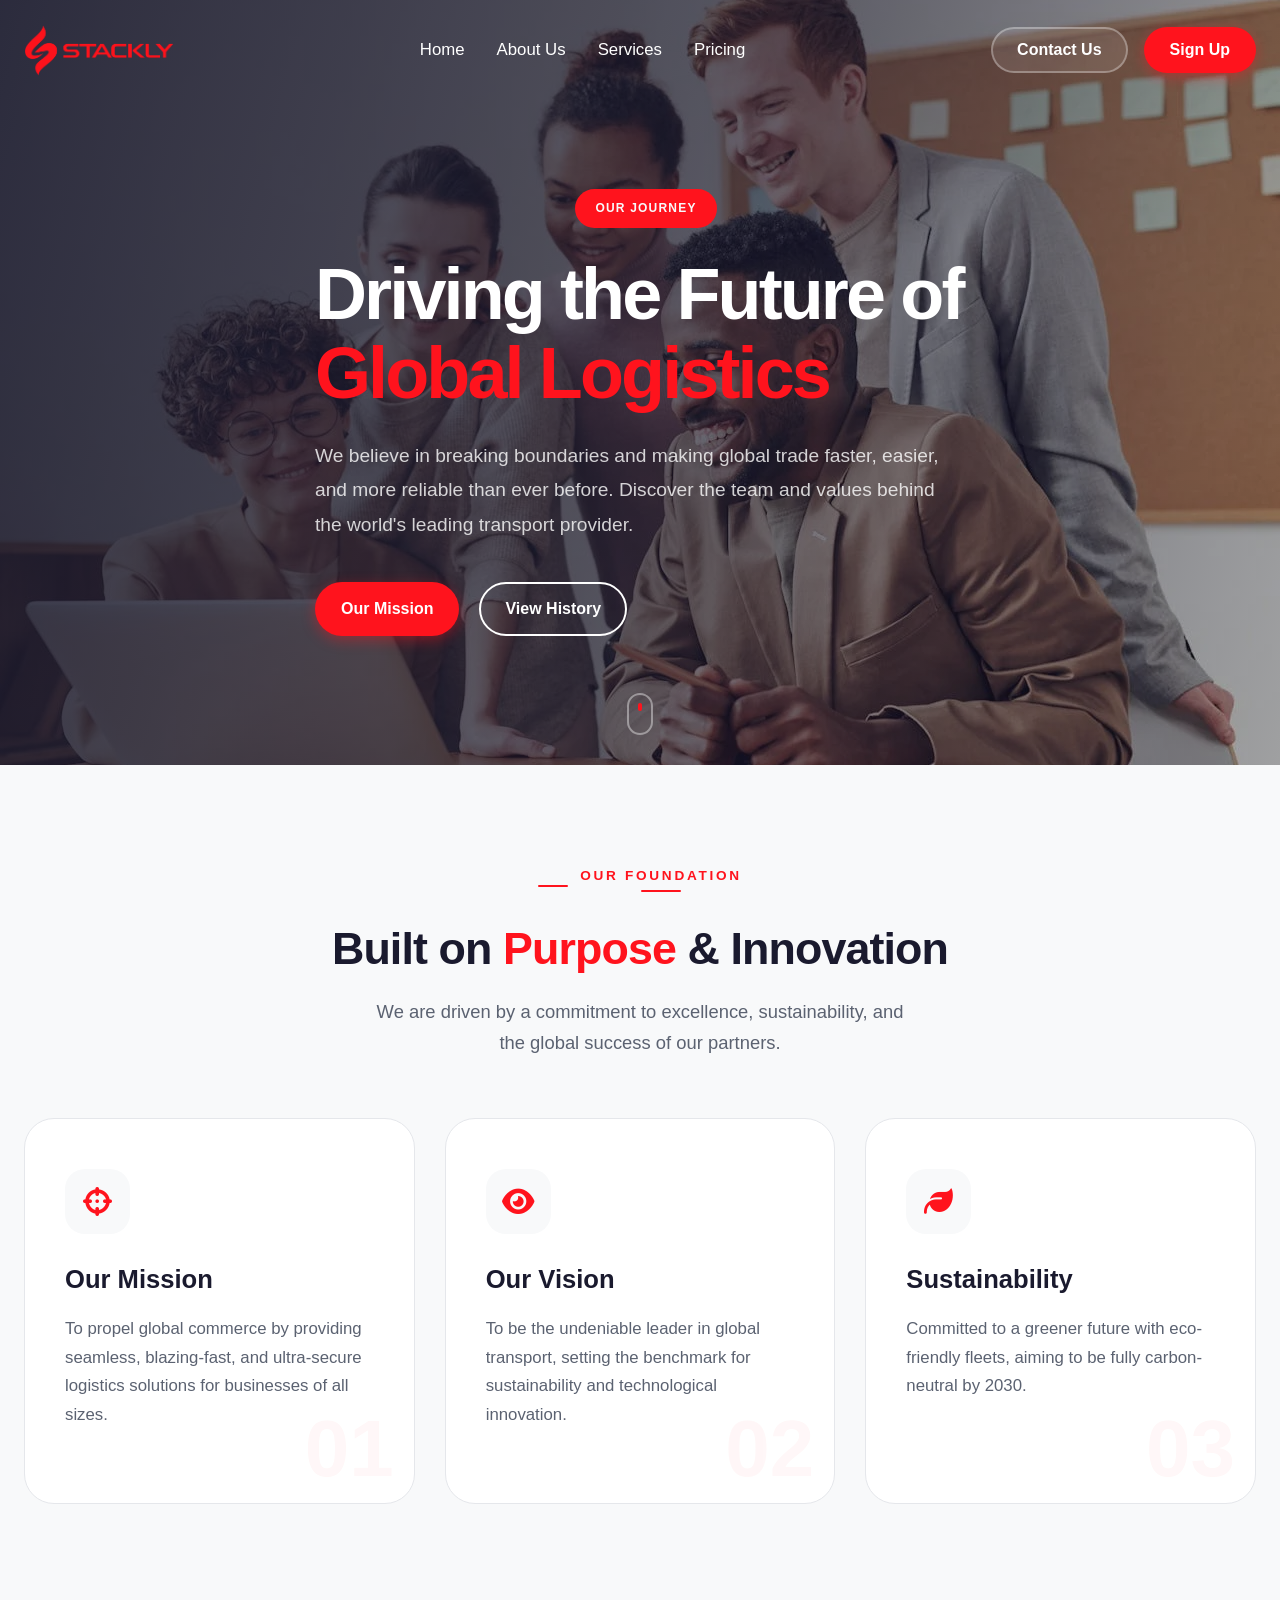
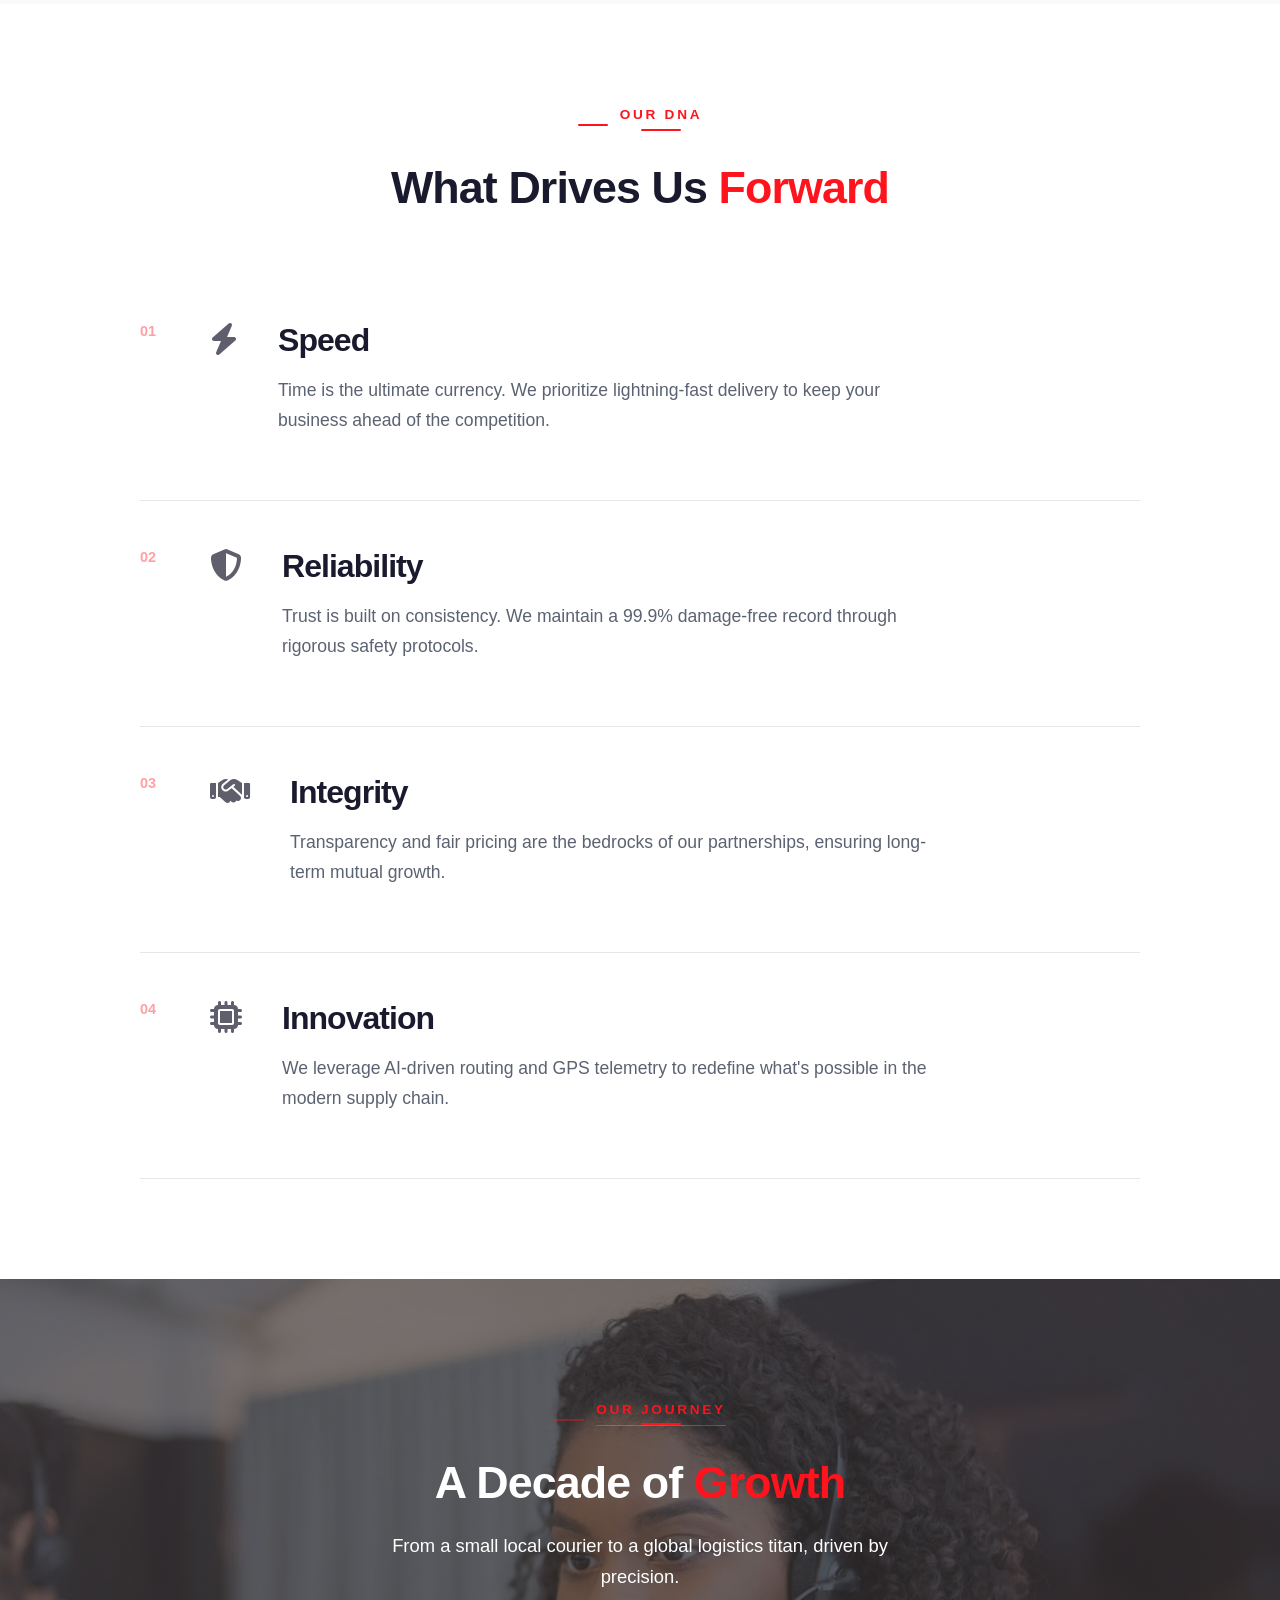
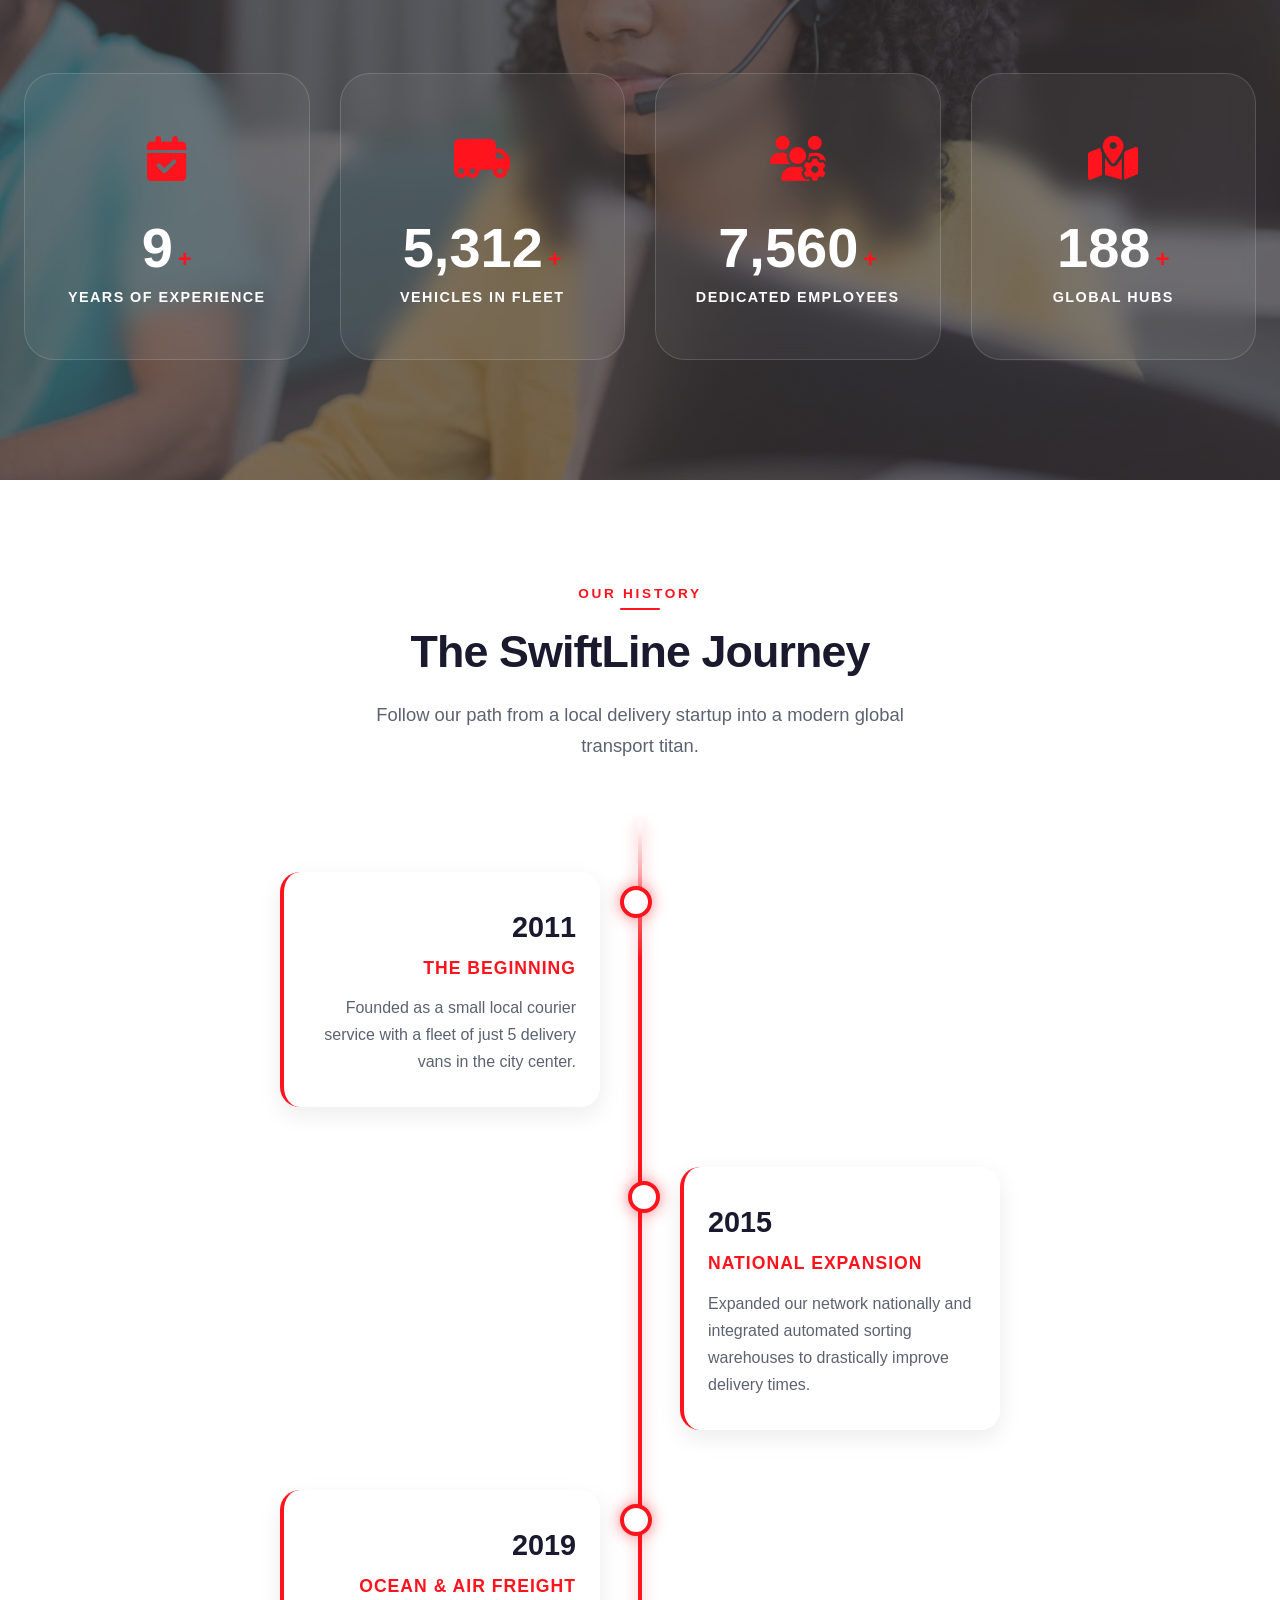
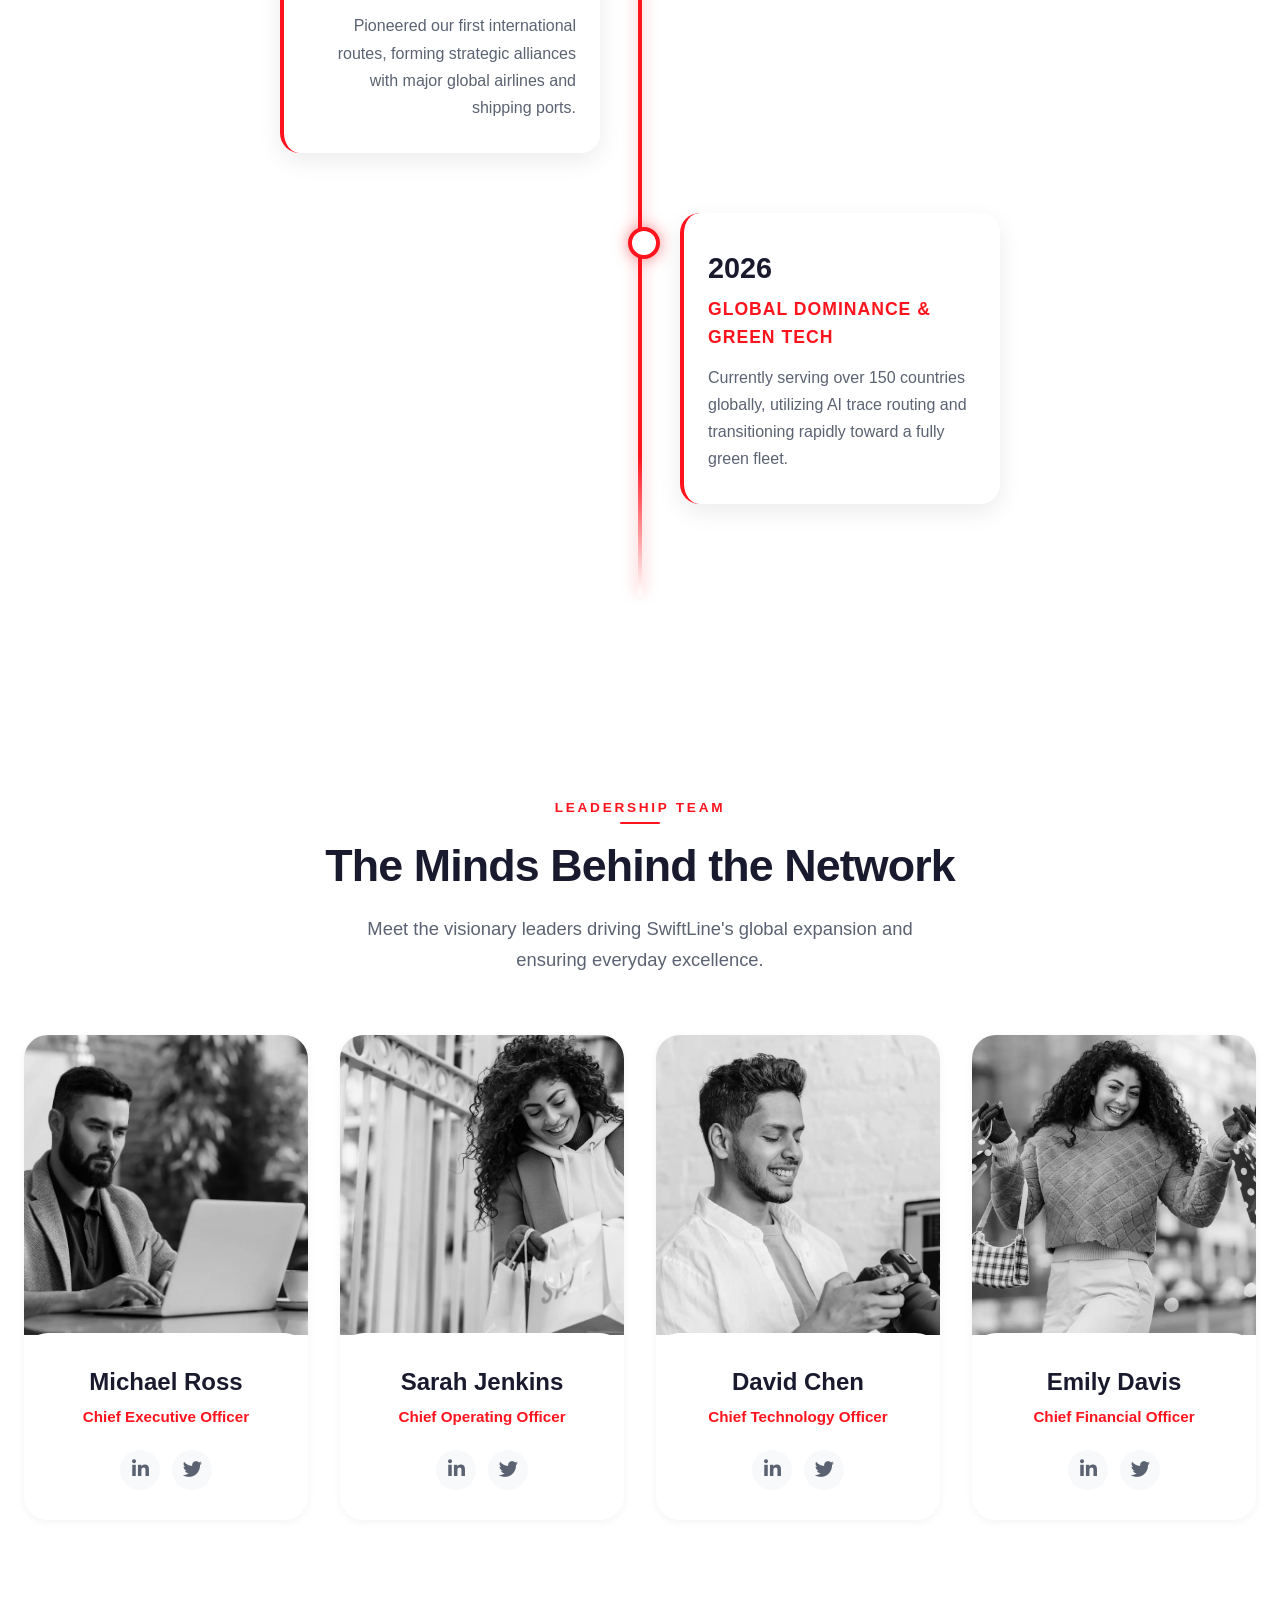
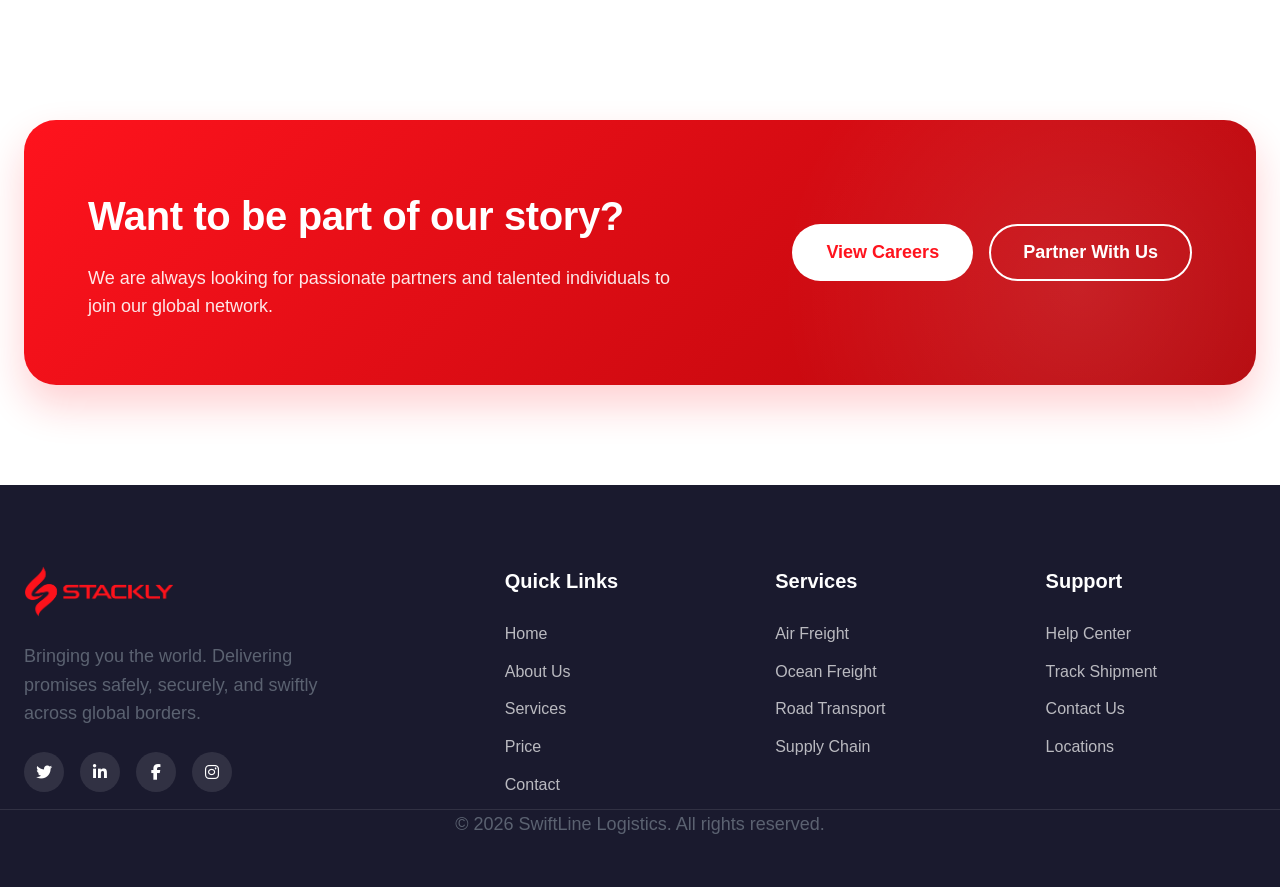
==== commit 50c022de: "Add files via upload" ====
--- a/about.html
+++ b/about.html
@@ -19,7 +19,7 @@
 </head>
 
 <body>
-    <!-- Navbar -->
+
     <nav class="navbar" id="navbar">
         <div class="container nav-container">
             <a href="about.html" class="logo">
@@ -87,7 +87,7 @@
 
 
 
-    <section class="mission-section section" id="mission">
+    <section class="mission-section section" id="mission" data-aos="fade-down">
         <div class="container">
             <header class="section-header reveal-up">
                 <div class="subtitle-wrapper">
@@ -137,7 +137,7 @@
 
 
 
-    <section class="values-minimal section" id="values">
+    <section class="values-minimal section" id="values" data-aos="fade-left">
         <div class="container">
             <header class="section-header reveal-up">
                 <div class="subtitle-wrapper">
@@ -199,7 +199,7 @@
 
 
 
-    <section class="impact-stats-modern" id="impact">
+    <section class="impact-stats-modern" id="impact" data-aos="zoom-in">
         <div class="impact-bg-wrap">
             <img src="./assets/img 8.webp" alt="Global Network Map" class="impact-bg-img">
             <div class="impact-mask-overlay" id="impactMask"></div>
@@ -265,7 +265,6 @@
 
 
 
-    <!-- Company Timeline -->
     <section class="section bg-gray" id="history">
         <div class="container">
             <div class="section-header">
@@ -274,7 +273,7 @@
                 <p>Follow our path from a local delivery startup into a modern global transport titan.</p>
             </div>
             <div class="timeline-container">
-                <div class="timeline-item left reveal-left">
+                <div class="timeline-item left reveal-left" data-aos="fade-up">
                     <div class="timeline-content">
                         <h3>2011</h3>
                         <h4>The Beginning</h4>
@@ -282,7 +281,7 @@
                             center.</p>
                     </div>
                 </div>
-                <div class="timeline-item right reveal-right">
+                <div class="timeline-item right reveal-right" data-aos="fade-down">
                     <div class="timeline-content">
                         <h3>2015</h3>
                         <h4>National Expansion</h4>
@@ -290,7 +289,7 @@
                             improve delivery times.</p>
                     </div>
                 </div>
-                <div class="timeline-item left reveal-left">
+                <div class="timeline-item left reveal-left" data-aos="fade-up">
                     <div class="timeline-content">
                         <h3>2019</h3>
                         <h4>Ocean & Air Freight</h4>
@@ -298,7 +297,7 @@
                             airlines and shipping ports.</p>
                     </div>
                 </div>
-                <div class="timeline-item right reveal-right">
+                <div class="timeline-item right reveal-right" data-aos="fade-down">
                     <div class="timeline-content">
                         <h3>2026</h3>
                         <h4>Global Dominance & Green Tech</h4>
@@ -317,7 +316,6 @@
 
 
 
-    <!-- Our Team -->
     <section class="section" id="team">
         <div class="container">
             <div class="section-header">
@@ -326,10 +324,9 @@
                 <p>Meet the visionary leaders driving SwiftLine's global expansion and ensuring everyday excellence.</p>
             </div>
             <div class="team-grid">
-                <div class="team-card reveal-up">
+                <div class="team-card reveal-up" data-aos="fade-up">
                     <div class="team-img-wrapper">
-                        <img src="./assets/m2.webp"
-                            alt="CEO" class="team-img">
+                        <img src="./assets/m2.webp" alt="CEO" class="team-img">
                     </div>
                     <div class="team-info">
                         <h3>Michael Ross</h3>
@@ -340,10 +337,9 @@
                         </div>
                     </div>
                 </div>
-                <div class="team-card reveal-up" style="transition-delay: 0.1s">
+                <div class="team-card reveal-up" style="transition-delay: 0.1s" data-aos="fade-down">
                     <div class="team-img-wrapper">
-                        <img src="./assets/essen 1.webp"
-                            alt="COO" class="team-img">
+                        <img src="./assets/essen 1.webp" alt="COO" class="team-img">
                     </div>
                     <div class="team-info">
                         <h3>Sarah Jenkins</h3>
@@ -354,10 +350,9 @@
                         </div>
                     </div>
                 </div>
-                <div class="team-card reveal-up" style="transition-delay: 0.2s">
+                <div class="team-card reveal-up" style="transition-delay: 0.2s" data-aos="fade-left">
                     <div class="team-img-wrapper">
-                        <img src="./assets/m3.webp"
-                            alt="CTO" class="team-img">
+                        <img src="./assets/m3.webp" alt="CTO" class="team-img">
                     </div>
                     <div class="team-info">
                         <h3>David Chen</h3>
@@ -368,10 +363,9 @@
                         </div>
                     </div>
                 </div>
-                <div class="team-card reveal-up" style="transition-delay: 0.3s">
+                <div class="team-card reveal-up" style="transition-delay: 0.3s" data-aos="fade-down">
                     <div class="team-img-wrapper">
-                        <img src="./assets/essen 2.webp"
-                            alt="CFO" class="team-img">
+                        <img src="./assets/essen 2.webp" alt="CFO" class="team-img">
                     </div>
                     <div class="team-info">
                         <h3>Emily Davis</h3>
@@ -392,9 +386,8 @@
 
 
 
-    <!-- Call to Action Banner -->
     <section class="about section" id="cta">
-        <div class="container">
+        <div class="container" data-aos="zoom-in">
             <div class="cta-banner reveal-up">
                 <div class="cta-banner-content">
                     <h2>Want to be part of our story?</h2>
@@ -403,19 +396,20 @@
                     </p>
                 </div>
                 <div class="cta-banner-actions">
-                    <button class="btn btn-white btn-large" onclick="window.location.href='./404.html'">View Careers</button>
-                    <button class="btn btn-outline-white btn-large" onclick="window.location.href='./404.html'">Partner With Us</button>
-                </div>
-            </div>
-        </div>
-    </section>
-
-
-
-
-
-
-     <!-- Footer -->
+                    <button class="btn btn-white btn-large" onclick="window.location.href='./404.html'">View
+                        Careers</button>
+                    <button class="btn btn-outline-white btn-large" onclick="window.location.href='./404.html'">Partner
+                        With Us</button>
+                </div>
+            </div>
+        </div>
+    </section>
+
+
+
+
+
+
     <footer class="footer">
         <div class="container footer-content">
             <div class="footer-brand">
@@ -458,25 +452,25 @@
             <p>&copy; 2026 SwiftLine Logistics. All rights reserved.</p>
         </div>
     </footer>
-    
-    
+
+
     <script src="script.js"></script>
 
 
     <script>
+
         document.addEventListener('DOMContentLoaded', () => {
 
-            // 1. The Counter Animation Function
             const startCounter = (el) => {
                 const target = parseInt(el.getAttribute('data-target'));
-                const duration = 2000; // 2 seconds to finish
-                const step = target / (duration / 10); // How much to add every 10ms
+                const duration = 2000;
+                const step = target / (duration / 10);
 
                 let current = 0;
                 const timer = setInterval(() => {
                     current += step;
                     if (current >= target) {
-                        el.innerText = target.toLocaleString(); // Add commas for thousands
+                        el.innerText = target.toLocaleString();
                         clearInterval(timer);
                     } else {
                         el.innerText = Math.floor(current).toLocaleString();
@@ -484,26 +478,39 @@
                 }, 10);
             };
 
-            // 2. The Intersection Observer (The Trigger)
             const counterObserver = new IntersectionObserver((entries, observer) => {
                 entries.forEach(entry => {
-                    // Check if the element is visible on screen
                     if (entry.isIntersecting) {
                         startCounter(entry.target);
-                        observer.unobserve(entry.target); // Stop watching once animated
+                        observer.unobserve(entry.target);
                     }
                 });
             }, {
-                threshold: 0.5 // Trigger when 50% of the element is visible
+                threshold: 0.5
             });
 
-            // 3. Attach Observer to all .counter elements
             document.querySelectorAll('.counter').forEach(counter => {
                 counterObserver.observe(counter);
             });
         });
+
     </script>
 
+    <script src="https://unpkg.com/aos@2.3.4/dist/aos.js"></script>
+
+    <script>
+
+        AOS.init({
+            duration: 900,
+            easing: 'ease-in-out',
+            once: true,
+        });
+
+        // data-aos="fade-up"
+        // fade-up, fade-down, fade-left, fade-right, zoom-in,	slide-up, flip-left	
+
+    </script>
+
 
 
 </body>
--- a/style.css
+++ b/style.css
@@ -10,8 +10,7 @@
     overflow-x: hidden;
 }
 
-/* Navbar */
-.navbar {
+ .navbar {
     position: fixed;
     top: 0;
     width: 100%;
@@ -113,10 +112,7 @@
     border-color: var(--border-color);
 }
 
-
-
-/* Sections */
-.section {
+ .section {
     padding: 100px 0;
 }
 
@@ -126,10 +122,7 @@
     margin: 0 auto 60px;
 }
 
-
-
-/* --- 768px Media Query Optimization --- */
-@media (max-width: 768px) {
+ @media (max-width: 768px) {
     .testimonial-swap {
         padding: 80px 0;
     }
@@ -152,9 +145,7 @@
     }
 }
 
-
-/* Responsive */
-@media (max-width: 1024px) {
+ @media (max-width: 1024px) {
     .container-network {
         grid-template-columns: 1fr;
     }
@@ -204,16 +195,14 @@
         justify-content: center;
         align-items: center;
         transform: translateX(100%);
-        /* FIXED */
-        transition: transform 0.4s ease;
+         transition: transform 0.4s ease;
         box-shadow: -10px 0 30px rgba(0, 0, 0, 0.1);
         z-index: 1000;
     }
 
     .nav-links.active {
         transform: translateX(0);
-        /* FIXED */
-    }
+     }
 
     .nav-links a {
         color: var(--text-dark) !important;
@@ -228,13 +217,11 @@
 
     .container {
         padding: 0 16px;
-        /* reduced */
-    }
+     }
 
     .mobile-actions {
         padding: 0 16px;
-        /* FIXED (was 40px ❌) */
-    }
+     }
 
     .hero-actions {
         flex-direction: column;
@@ -290,7 +277,7 @@
 
 
 
-/* --- Hero Base Styles --- */
+ 
 .hero {
     position: relative;
     min-height: 100vh;
@@ -309,7 +296,7 @@
     z-index: 5;
 }
 
-.badge{
+.badge {
     color: var(--bg-surface);
     background-color: var(--primary-color);
     padding: 10px 20px;
@@ -334,8 +321,7 @@
             rgba(26, 26, 46, 0.4) 100%);
 }
 
-/* --- Typography & Elements --- */
-.hero-content h1 {
+ .hero-content h1 {
     color: var(--white);
     font-size: clamp(2.5rem, 5vw, 4.5rem);
     margin-bottom: 24px;
@@ -348,8 +334,7 @@
     margin-bottom: 40px;
 }
 
-/* Glassmorphism Card Style */
-.glass-card {
+ .glass-card {
     background: rgba(255, 255, 255, 0.03);
     backdrop-filter: blur(15px);
     -webkit-backdrop-filter: blur(15px);
@@ -358,8 +343,7 @@
     transition: var(--transition);
 }
 
-/* Stats Grid */
-.hero-stats-grid {
+ .hero-stats-grid {
     display: grid;
     grid-template-columns: repeat(2, 1fr);
     gap: 20px;
@@ -397,24 +381,19 @@
     color: var(--white);
 }
 
-
-/* --- Hero Video Background --- */
 .hero-bg {
     position: absolute;
     inset: 0;
     z-index: 1;
-    /* Stay behind content */
-    overflow: hidden;
+     overflow: hidden;
     background-color: var(--text-dark);
-    /* Fallback color */
-}
+ }
 
 .hero-video {
     width: 100%;
     height: 100%;
     object-fit: cover;
-    /* Ensures video fills the area without stretching */
-    position: absolute;
+     position: absolute;
     top: 50%;
     left: 50%;
     transform: translate(-50%, -50%);
@@ -424,8 +403,7 @@
     position: absolute;
     inset: 0;
     z-index: 2;
-    /* Sits between video and text */
-    background: linear-gradient(105deg,
+     background: linear-gradient(105deg,
             rgba(26, 26, 46, 0.9) 0%,
             rgba(26, 26, 46, 0.6) 50%,
             rgba(26, 26, 46, 0.3) 100%);
@@ -434,11 +412,9 @@
 .hero-wrapper {
     position: relative;
     z-index: 10;
-    /* Ensure content stays on top of overlay */
-}
-
-/* --- Animations --- */
-@keyframes moveMesh {
+ }
+
+ @keyframes moveMesh {
     0% {
         transform: translate(0, 0) scale(1);
     }
@@ -460,8 +436,7 @@
     }
 }
 
-/* --- Mobile Queries --- */
-@media (max-width: 1024px) {
+ @media (max-width: 1024px) {
     .hero-wrapper {
         grid-template-columns: 1fr;
         text-align: center;
@@ -509,16 +484,14 @@
 
 
 
-/* --- Partners Section Styles --- */
-.partners-section {
+ .partners-section {
     padding: 80px 0;
     background: var(--white);
     border-bottom: 1px solid var(--border-color);
     overflow: hidden;
 }
 
-/* Reusable Premium Section Header */
-.section-header {
+ .section-header {
     text-align: center;
     max-width: 800px;
     margin: 0 auto 50px;
@@ -555,12 +528,10 @@
     margin-bottom: 15px;
 }
 
-/* Marquee Logic */
-.marquee-wrapper {
+ .marquee-wrapper {
     position: relative;
     width: 100%;
-    /* The "Premium Fade" Mask */
-    mask-image: linear-gradient(to right, transparent, black 15%, black 85%, transparent);
+     mask-image: linear-gradient(to right, transparent, black 15%, black 85%, transparent);
     -webkit-mask-image: linear-gradient(to right, transparent, black 15%, black 85%, transparent);
 }
 
@@ -592,8 +563,7 @@
     color: var(--text-dark);
 }
 
-/* Hover Interaction */
-.partner-item:hover {
+ .partner-item:hover {
     filter: grayscale(0);
     opacity: 1;
 }
@@ -603,8 +573,7 @@
     color: var(--primary-color);
 }
 
-/* --- Keyframes --- */
-@keyframes scrollLogos {
+ @keyframes scrollLogos {
     0% {
         transform: translateX(0);
     }
@@ -614,8 +583,7 @@
     }
 }
 
-/* --- 768px Media Query --- */
-@media (max-width: 768px) {
+ @media (max-width: 768px) {
     .partners-section {
         padding: 50px 0;
     }
@@ -652,8 +620,8 @@
 
 
 
-/* --- Strategy Pillars --- */
-.pillars-wrapper {
+
+ .pillars-wrapper {
     display: flex;
     gap: 20px;
     height: 500px;
@@ -663,23 +631,19 @@
 .pillar-item {
     position: relative;
     flex: 1;
-    /* All start equal */
-    border-radius: 30px;
+     border-radius: 30px;
     overflow: hidden;
     transition: all 0.7s cubic-bezier(0.4, 0, 0.2, 1);
     cursor: pointer;
     background: var(--text-dark);
 }
 
-/* Expansion Logic */
-.pillar-item:hover,
+ .pillar-item:hover,
 .pillar-item.active {
     flex: 2.5;
-    /* Becomes much wider on hover */
-}
-
-/* Background Image & Overlay */
-.pillar-img {
+ }
+
+ .pillar-img {
     position: absolute;
     inset: 0;
     width: 100%;
@@ -701,8 +665,7 @@
     z-index: 2;
 }
 
-/* Content Layout */
-.pillar-content {
+ .pillar-content {
     position: relative;
     z-index: 5;
     height: 100%;
@@ -737,8 +700,7 @@
     font-size: 1.8rem;
     margin-bottom: 15px;
     white-space: nowrap;
-    /* Prevents text wrap when small */
-}
+ }
 
 .pillar-text p,
 .pillar-list {
@@ -746,11 +708,10 @@
     max-height: 0;
     transition: all 0.5s ease;
     overflow: hidden;
-    color: var(--text-light);
-}
-
-/* Reveal Text on Hover/Active */
-.pillar-item:hover .pillar-text p,
+    color: var(--bg-surface);
+}
+
+ .pillar-item:hover .pillar-text p,
 .pillar-item.active .pillar-text p,
 .pillar-item:hover .pillar-list,
 .pillar-item.active .pillar-list {
@@ -775,8 +736,7 @@
     color: var(--bg-surface);
 }
 
-/* --- Responsive 768px --- */
-@media (max-width: 768px) {
+ @media (max-width: 768px) {
     .pillars-wrapper {
         flex-direction: column;
         height: auto;
@@ -804,8 +764,7 @@
 
 
 
-/* --- Interactive Service Reveal Styles --- */
-.reveal-list {
+ .reveal-list {
     margin-top: 40px;
     border-top: 1px solid var(--border-color);
 }
@@ -816,8 +775,7 @@
     overflow: hidden;
 }
 
-/* Header Section */
-.reveal-header {
+ .reveal-header {
     display: flex;
     justify-content: space-between;
     align-items: center;
@@ -851,8 +809,7 @@
     transition: transform 0.4s ease;
 }
 
-/* Body Section (Hidden by default) */
-.reveal-body {
+ .reveal-body {
     max-height: 0;
     display: grid;
     grid-template-columns: 1.2fr 0.8fr;
@@ -861,8 +818,7 @@
     opacity: 0;
 }
 
-/* Hover/Active States */
-.reveal-item:hover {
+ .reveal-item:hover {
     background-color: var(--bg-gray);
     padding-left: 20px;
     padding-right: 20px;
@@ -880,12 +836,10 @@
 
 .reveal-item:hover .reveal-icon {
     transform: rotate(45deg);
-    /* Turns plus into an 'X' */
-    color: var(--primary-color);
-}
-
-/* Inner Content Styling */
-.reveal-inner-content p {
+     color: var(--primary-color);
+}
+
+ .reveal-inner-content p {
     font-size: 1.1rem;
     line-height: 1.8;
     color: var(--text-light);
@@ -912,8 +866,7 @@
     background-color: var(--primary-color);
 }
 
-/* Preview Image */
-.reveal-image {
+ .reveal-image {
     height: 220px;
     border-radius: 20px;
     overflow: hidden;
@@ -926,8 +879,7 @@
     object-fit: cover;
 }
 
-/* --- Responsive --- */
-@media (max-width: 992px) {
+ @media (max-width: 992px) {
     .reveal-body {
         grid-template-columns: 1fr;
         gap: 20px;
@@ -935,8 +887,7 @@
 
     .reveal-image {
         display: none;
-        /* Hide images on mobile for cleaner look */
-    }
+     }
 
     .reveal-left-content {
         gap: 20px;
@@ -952,8 +903,7 @@
 
 
 
-/* --- Impact Section Core --- */
-.impact {
+ .impact {
     position: relative;
     padding: 140px 0;
     overflow: hidden;
@@ -969,14 +919,12 @@
     width: 100%;
     height: 100%;
     object-fit: cover;
-    /* Optional: background-attachment: fixed; for a parallax feel */
-}
+ }
 
 .impact-overlay {
     position: absolute;
     inset: 0;
-    /* A deep navy overlay that fades into a darker center */
-    background: radial-gradient(circle, rgba(26, 26, 46, 0.6) 0%, rgba(26, 26, 46, 0.7) 100%);
+     background: radial-gradient(circle, rgba(26, 26, 46, 0.6) 0%, rgba(26, 26, 46, 0.7) 100%);
     z-index: 2;
 }
 
@@ -986,16 +934,15 @@
     text-align: center;
 }
 
-.impact-relative .reveal-up h2{
+.impact-relative .reveal-up h2 {
     color: var(--bg-surface);
 }
 
-.impact-relative .reveal-up p{
+.impact-relative .reveal-up p {
     color: var(--bg-surface);
 }
 
-/* Text Styles */
-.text-white {
+ .text-white {
     color: var(--white);
 }
 
@@ -1010,8 +957,7 @@
     margin: 0 auto;
 }
 
-/* Glassmorphism Impact Cards */
-.impact-grid {
+ .impact-grid {
     display: grid;
     grid-template-columns: repeat(auto-fit, minmax(220px, 1fr));
     gap: 30px;
@@ -1061,8 +1007,7 @@
     margin: 0;
 }
 
-/* Responsive Fixes */
-@media (max-width: 768px) {
+ @media (max-width: 768px) {
     .impact-grid {
         grid-template-columns: 1fr 1fr;
     }
@@ -1080,16 +1025,14 @@
 
 
 
-/* --- Global Network Styles --- */
-.network-wrapper {
+ .network-wrapper {
     display: grid;
     grid-template-columns: 1.1fr 0.9fr;
     gap: 80px;
     align-items: center;
 }
 
-/* Map Visual Styling */
-.network-visual {
+ .network-visual {
     position: relative;
     border-radius: 40px;
     overflow: hidden;
@@ -1101,8 +1044,7 @@
     position: relative;
     width: 100%;
     padding-top: 65%;
-    /* Aspect Ratio */
-}
+ }
 
 .map-base {
     position: absolute;
@@ -1121,8 +1063,7 @@
     background: radial-gradient(circle at center, transparent, rgba(26, 26, 46, 0.4));
 }
 
-/* Pulse Animation Logic */
-.pulse-point {
+ .pulse-point {
     position: absolute;
     width: 12px;
     height: 12px;
@@ -1159,8 +1100,7 @@
     }
 }
 
-/* Benefit Items (Right Side) */
-.benefit-list {
+ .benefit-list {
     margin-top: 40px;
     display: flex;
     flex-direction: column;
@@ -1208,12 +1148,11 @@
     line-height: 1.5;
 }
 
-.mt-4{
+.mt-4 {
     margin-top: 15px;
 }
 
-/* --- Responsive --- */
-@media (max-width: 1024px) {
+ @media (max-width: 1024px) {
     .network-wrapper {
         grid-template-columns: 1fr;
         gap: 60px;
@@ -1237,8 +1176,7 @@
 
 
 
-/* --- Fleet Bento Grid Styles --- */
-.fleet-bento-grid {
+ .fleet-bento-grid {
     display: grid;
     grid-template-columns: 1.5fr 1fr;
     gap: 30px;
@@ -1261,21 +1199,18 @@
     transition: transform 0.6s cubic-bezier(0.4, 0, 0.2, 1);
 }
 
-/* Side Column Layout */
-.fleet-side-col {
+ .fleet-side-col {
     display: grid;
     grid-template-rows: 1fr 1fr;
     gap: 30px;
 }
 
-/* Hover Effects */
-.fleet-main-card:hover img,
+ .fleet-main-card:hover img,
 .fleet-small-card:hover img {
     transform: scale(1.1);
 }
 
-/* Content Overlay */
-.fleet-card-overlay {
+ .fleet-card-overlay {
     position: absolute;
     inset: 0;
     background: linear-gradient(to top, rgba(26, 26, 46, 0.9) 0%, transparent 60%);
@@ -1299,8 +1234,7 @@
     margin: 0;
 }
 
-/* Feature Tag */
-.fleet-tag {
+ .fleet-tag {
     background: var(--primary-color);
     color: var(--white);
     padding: 5px 15px;
@@ -1313,8 +1247,7 @@
     margin-bottom: 15px;
 }
 
-/* --- Responsive --- */
-@media (max-width: 992px) {
+ @media (max-width: 992px) {
     .fleet-bento-grid {
         grid-template-columns: 1fr;
         height: auto;
@@ -1350,8 +1283,7 @@
 
 
 
-/* News Section */
-.news-grid {
+ .news-grid {
     display: grid;
     grid-template-columns: repeat(auto-fit, minmax(300px, 1fr));
     gap: 32px;
@@ -1448,15 +1380,13 @@
 
 
 
-/* --- Testimonial Swap Styles --- */
-.testimonial-swap {
+ .testimonial-swap {
     position: relative;
     padding: 120px 0;
     overflow: hidden;
 }
 
-/* Background Design Blobs */
-.test-bg-accent {
+ .test-bg-accent {
     position: absolute;
     border-radius: 50%;
     filter: blur(100px);
@@ -1476,13 +1406,11 @@
     width: 500px;
     height: 500px;
     background-color: #3b82f6;
-    /* Accent blue */
-    bottom: -150px;
+     bottom: -150px;
     right: -200px;
 }
 
-/* Main Split-Screen Container */
-.swap-wrapper {
+ .swap-wrapper {
     display: grid;
     grid-template-columns: 1fr 1.3fr;
     max-width: 1100px;
@@ -1490,11 +1418,9 @@
     overflow: hidden;
     position: relative;
     z-index: 5;
-    /* Above background blobs */
-}
-
-/* LEFT SIDE: Images */
-.swap-image-container {
+ }
+
+ .swap-image-container {
     position: relative;
     min-height: 550px;
     height: 100%;
@@ -1519,8 +1445,7 @@
     z-index: 2;
 }
 
-/* Faint Quote Watermark */
-.water-icon {
+ .water-icon {
     position: absolute;
     top: 30px;
     right: 40px;
@@ -1530,8 +1455,7 @@
     z-index: 5;
 }
 
-/* RIGHT SIDE: Content */
-.swap-content-container {
+ .swap-content-container {
     padding: 70px;
     display: flex;
     flex-direction: column;
@@ -1540,15 +1464,13 @@
     z-index: 5;
 }
 
-/* Rating System */
-.rating {
+ .rating {
     display: flex;
     align-items: center;
     gap: 8px;
     margin-bottom: 25px;
     color: #f59e0b;
-    /* Gold/Amber */
-}
+ }
 
 .rating span {
     font-weight: 700;
@@ -1556,8 +1478,7 @@
     font-size: 0.95rem;
 }
 
-/* Testimonial Text & Metas */
-.swap-texts {
+ .swap-texts {
     position: relative;
     min-height: 250px;
 }
@@ -1599,8 +1520,7 @@
     margin: 0;
 }
 
-/* Pagination Dots */
-.swap-pagination {
+ .swap-pagination {
     display: flex;
     gap: 12px;
     margin-top: 50px;
@@ -1619,18 +1539,62 @@
     background-color: var(--primary-color);
     border-color: var(--primary-color);
     width: 30px;
-    /* Modern pill shape on active */
-    border-radius: 10px;
-}
-
-
-
-
-
-
-
-/* FAQ */
-.faq-accordion {
+     border-radius: 10px;
+}
+
+ @media (max-width: 768px) {
+    .testimonial-swap {
+        padding: 60px 0;
+     }
+
+    .swap-wrapper {
+        grid-template-columns: 1fr;
+         margin: 30px 15px 0;
+         border-radius: 15px;
+     }
+
+    .swap-image-container {
+        min-height: 350px;
+         height: 350px;
+    }
+
+    .swap-content-container {
+        padding: 40px 30px;
+     }
+
+    .main-quote {
+        font-size: 1.4rem;
+         margin-bottom: 20px;
+    }
+
+    .swap-texts {
+        min-height: auto;
+     }
+
+    .swap-pagination {
+        margin-top: 30px;
+        justify-content: center;
+     }
+
+     .test-blob-1 {
+        width: 300px;
+        height: 300px;
+        left: -100px;
+    }
+
+    .test-blob-2 {
+        width: 250px;
+        height: 250px;
+        right: -100px;
+    }
+}
+
+
+
+
+
+
+ .faq-accordion {
     max-width: 800px;
     margin: 0 auto;
 }
@@ -1691,8 +1655,7 @@
 
 
 
-/* CTA Banner */
-.cta-banner {
+ .cta-banner {
     background: linear-gradient(135deg, var(--primary-color) 0%, rgb(180, 5, 10) 100%);
     border-radius: 32px;
     padding: 64px;
@@ -1748,8 +1711,7 @@
 
 
 
-/* Footer */
-.footer {
+ .footer {
     background-color: var(--text-dark);
     color: rgba(255, 255, 255, 0.7);
     padding: 80px 0 24px;
@@ -1823,16 +1785,14 @@
     display: none;
 }
 
-/* --- 768px Tablet & Mobile Optimization --- */
-@media (max-width: 768px) {
+ @media (max-width: 768px) {
     .footer {
         padding: 60px 0 30px;
-        text-align: center; /* Centers text for a more intentional mobile look */
-    }
+        text-align: center;
+     }
 
     .footer-content {
-        /* Changes from 4 columns to a stacked layout with a 2-column link grid */
-        grid-template-columns: 1fr; 
+         grid-template-columns: 1fr;
         gap: 40px;
         margin-bottom: 40px;
     }
@@ -1840,29 +1800,27 @@
     .footer-brand {
         display: flex;
         flex-direction: column;
-        align-items: center; /* Centers logo and description */
-    }
+        align-items: center;
+     }
 
     .footer-brand p {
-        max-width: 100%; /* Allows text to use full width */
-        margin: 20px auto;
+        max-width: 100%;
+         margin: 20px auto;
     }
 
     .social-links {
-        justify-content: center; /* Centers icons under the brand description */
-        margin-top: 10px;
-    }
-
-    /* Creates a clean 2x2 grid for the Link sections */
-    .footer-links-wrapper {
+        justify-content: center;
+         margin-top: 10px;
+    }
+
+     .footer-links-wrapper {
         display: grid;
         grid-template-columns: 1fr 1fr;
         gap: 30px;
-        text-align: left; /* Keeps links easy to read on the left */
-    }
-
-    /* If you haven't wrapped your links, use this instead: */
-    .footer-content > .footer-links {
+        text-align: left;
+     }
+
+     .footer-content>.footer-links {
         text-align: center;
     }
 
--- a/about.css
+++ b/about.css
@@ -1,1067 +1,1019 @@
-/* --- About Hero Styles --- */
-.about-hero {
-    position: relative;
-    height: 85vh;
-    /* Professional internal page height */
-    min-height: 600px;
-    display: flex;
-    align-items: center;
-    overflow: hidden;
-    color: var(--white);
-    background-color: var(--text-dark);
-}
-
-/* Background & Ken Burns Animation */
-.about-hero-bg {
-    position: absolute;
-    inset: 0;
-    z-index: 1;
-}
-
-.about-hero-bg img {
-    width: 100%;
-    height: 100%;
-    object-fit: cover;
-    animation: kenBurns 20s infinite alternate ease-in-out;
-}
-
-@keyframes kenBurns {
-    from {
-        transform: scale(1);
-    }
-
-    to {
-        transform: scale(1.15);
-    }
-}
-
-.about-hero-overlay {
-    position: absolute;
-    inset: 0;
-    background: linear-gradient(105deg,
-            rgba(26, 26, 46, 0.9) 0%,
-            rgba(26, 26, 46, 0.7) 50%,
-            rgba(26, 26, 46, 0.3) 100%);
-    z-index: 2;
-}
-
-/* Content Layout */
-.about-relative {
-    position: relative;
-    z-index: 10;
-}
-
-.about-hero-content {
-    max-width: 800px;
-}
-
-.subtitle-wrapper .text-white{
-    background-color: var(--primary-color);
-    padding: 10px 20px;
-    border-radius:50px;
-    color: var(--bg-gray);
-    margin-top: 60px;
-    font-size: 12px;
-}
-
-.about-hero-content h1 {
-    font-size: clamp(2.5rem, 6vw, 4.5rem);
-    font-weight: 800;
-    line-height: 1.1;
-    letter-spacing: -0.04em;
-    margin-bottom: 25px;
-}
-
-.about-hero-content p {
-    font-size: 1.2rem;
-    line-height: 1.8;
-    color: rgba(255, 255, 255, 0.8);
-    margin-bottom: 40px;
-    max-width: 650px;
-}
-
-/* Buttons */
-.about-hero-actions {
-    display: flex;
-    gap: 20px;
-}
-
-.btn-outline-white {
-    padding: 14px 30px;
-    border: 2px solid rgba(255, 255, 255, 0.3);
-    border-radius: 50px;
-    color: var(--white);
-    text-decoration: none;
-    font-weight: 700;
-    transition: var(--transition);
-}
-
-.btn-outline-white:hover {
-    background: var(--white);
-    color: var(--text-dark);
-    border-color: var(--white);
-}
-
-/* Scroll Mouse Animation */
-.scroll-down-indicator {
-    position: absolute;
-    bottom: 30px;
-    left: 50%;
-    transform: translateX(-50%);
-    z-index: 10;
-}
-
-.mouse {
-    width: 26px;
-    height: 42px;
-    border: 2px solid rgba(255, 255, 255, 0.4);
-    border-radius: 20px;
-    position: relative;
-}
-
-.wheel {
-    width: 4px;
-    height: 8px;
-    background: var(--primary-color);
-    border-radius: 2px;
-    position: absolute;
-    left: 50%;
-    transform: translateX(-50%);
-    top: 8px;
-    animation: scrollWheel 2s infinite;
-}
-
-@keyframes scrollWheel {
-    0% {
-        opacity: 1;
-        transform: translate(-50%, 0);
-    }
-
-    100% {
-        opacity: 0;
-        transform: translate(-50%, 15px);
-    }
-}
-
-/* --- 768px Tablet & Mobile Media Query --- */
-@media (max-width: 768px) {
-    .about-hero {
-        height: auto;
-        padding: 160px 0 100px;
-        text-align: center;
-    }
-
-    .subtitle-wrapper {
-        justify-content: center;
-    }
-
-    .about-hero-content {
-        background: rgba(255, 255, 255, 0.05);
-        backdrop-filter: blur(15px);
-        -webkit-backdrop-filter: blur(15px);
-        padding: 40px 24px;
-        border-radius: 30px;
-        border: 1px solid rgba(255, 255, 255, 0.1);
-        margin: 0 15px;
-    }
-
-    .about-hero-content h1 {
-        font-size: 2.2rem;
-    }
-
-    .about-hero-content p {
-        font-size: 1rem;
-    }
-
-    .about-hero-actions {
-        flex-direction: column;
-        gap: 15px;
-    }
-
-    .btn-outline-white {
-        width: 100%;
-    }
-
-    .scroll-down-indicator {
-        display: none;
-    }
-}
-
-
-
-
-
-
-
-/* --- Mission & Vision Styles --- */
-.mission-section {
-    position: relative;
-    background-color: var(--bg-gray);
-    /* Light gray for contrast */
-}
-
-.mission-grid {
-    display: grid;
-    grid-template-columns: repeat(auto-fit, minmax(300px, 1fr));
-    gap: 30px;
-    margin-top: 50px;
-}
-
-.mission-card {
-    position: relative;
-    background: var(--white);
-    padding: 50px 40px;
-    border-radius: 30px;
-    border: 1px solid var(--border-color);
-    transition: var(--transition);
-    overflow: hidden;
-    z-index: 1;
-}
-
-/* Glow Effect on Hover */
-.card-glow {
-    position: absolute;
-    top: -50%;
-    left: -50%;
-    width: 200%;
-    height: 200%;
-    background: radial-gradient(circle, rgba(255, 19, 29, 0.05) 0%, transparent 70%);
-    opacity: 0;
-    transition: var(--transition);
-    z-index: -1;
-}
-
-.mission-card:hover {
-    transform: translateY(-15px);
-    border-color: var(--primary-color);
-    box-shadow: var(--shadow-lg);
-}
-
-.mission-card:hover .card-glow {
-    opacity: 1;
-    transform: translate(25%, 25%);
-}
-
-/* Icon & Typography */
-.mission-icon {
-    width: 65px;
-    height: 65px;
-    background: var(--bg-gray);
-    color: var(--primary-color);
-    border-radius: 20px;
-    display: flex;
-    align-items: center;
-    justify-content: center;
-    font-size: 1.8rem;
-    margin-bottom: 25px;
-    transition: var(--transition);
-}
-
-.mission-card:hover .mission-icon {
-    background: var(--primary-color);
-    color: var(--white);
-    transform: rotateY(180deg);
-}
-
-.mission-card h3 {
-    font-size: 1.6rem;
-    font-weight: 800;
-    margin-bottom: 15px;
-    color: var(--text-dark);
-}
-
-.mission-card p {
-    color: var(--text-light);
-    line-height: 1.7;
-    font-size: 1.05rem;
-}
-
-/* Decorative Card Number */
-.card-number {
-    position: absolute;
-    bottom: -10px;
-    right: 20px;
-    font-size: 5rem;
-    font-weight: 900;
-    color: var(--primary-color);
-    opacity: 0.03;
-    /* Extremely subtle */
-    transition: var(--transition);
-}
-
-.mission-card:hover .card-number {
-    opacity: 0.1;
-    transform: translateY(-10px);
-}
-
-/* --- 768px Tablet & Mobile Media Query --- */
-@media (max-width: 768px) {
-    .mission-section {
-        padding: 80px 0;
-    }
-
-    .mission-grid {
-        grid-template-columns: 1fr;
-        /* Stack vertically on mobile */
-        gap: 20px;
-    }
-
-    .mission-card {
-        padding: 40px 30px;
-        text-align: center;
-    }
-
-    .mission-icon {
-        margin: 0 auto 20px;
-    }
-
-    .section-header {
-        text-align: center;
-        margin-bottom: 40px;
-    }
-
-    .subtitle-wrapper {
-        justify-content: center;
-    }
-}
-
-
-
-
-
-
-
-
-
-/* --- Core Values Minimalist (No Cards) --- */
-.values-list-wrapper {
-    max-width: 1000px;
-    margin: 60px auto 0;
-    display: flex;
-    flex-direction: column;
-}
-
-.value-item {
-    display: flex;
-    align-items: flex-start;
-    padding: 40px 0;
-    border-bottom: 1px solid var(--border-color);
-    transition: var(--transition);
-    position: relative;
-    gap: 40px;
-}
-
-/* Vertical Accent Line on Hover */
-.value-item::after {
-    content: '';
-    position: absolute;
-    left: -24px;
-    top: 0;
-    width: 4px;
-    height: 0;
-    background: var(--primary-color);
-    transition: var(--transition);
-}
-
-.value-item:hover::after {
-    height: 100%;
-}
-
-/* Elements Styling */
-.value-number {
-    font-size: 0.9rem;
-    font-weight: 800;
-    color: var(--primary-color);
-    opacity: 0.4;
-    min-width: 30px;
-    margin-top: 5px;
-}
-
-.value-icon {
-    font-size: 2rem;
-    color: var(--text-dark);
-    transition: var(--transition);
-    opacity: 0.7;
-}
-
-.value-text h3 {
-    font-size: 2rem;
-    font-weight: 800;
-    margin-bottom: 10px;
-    color: var(--text-dark);
-    letter-spacing: -0.03em;
-    transition: var(--transition);
-}
-
-.value-text p {
-    font-size: 1.1rem;
-    color: var(--text-light);
-    line-height: 1.7;
-    max-width: 650px;
-    transition: var(--transition);
-}
-
-/* Hover Interaction */
-.value-item:hover {
-    padding-left: 20px;
-}
-
-.value-item:hover .value-icon {
-    color: var(--primary-color);
-    opacity: 1;
-    transform: scale(1.2);
-}
-
-.value-item:hover h3 {
-    color: var(--primary-color);
-    transform: translateX(5px);
-}
-
-.value-item:hover p {
-    color: var(--text-dark);
-}
-
-/* --- 768px Tablet & Mobile Optimization --- */
-@media (max-width: 768px) {
-    .value-item {
-        flex-direction: column;
-        gap: 15px;
-        padding: 30px 0;
-    }
-
-    .value-item::after {
-        display: none;
-        /* Hide vertical line on small screens */
-    }
-
-    .value-number {
-        margin-bottom: -10px;
-    }
-
-    .value-text h3 {
-        font-size: 1.6rem;
-    }
-
-    .value-text p {
-        font-size: 1rem;
-    }
-
-    .value-item:hover {
-        padding-left: 0;
-        /* Keep alignment clean on mobile */
-    }
-}
-
-
-
-
-
-
-
-/* --- Global Impact / Stats Modern --- */
-.impact-stats-modern {
-    position: relative;
-    padding: 120px 0;
-    overflow: hidden;
-    color: var(--white);
-}
-
-/* Background Wrapper */
-.impact-bg-wrap {
-    position: absolute;
-    inset: 0;
-    z-index: 1;
-}
-
-/* ORIGINAL IMAGE (NO FILTER ❌) */
-.impact-bg-img {
-    width: 100%;
-    height: 100%;
-    object-fit: cover;
-}
-
-/* 🔥 OVERLAY (MAIN PART) */
-.impact-mask-overlay {
-    position: absolute;
-    inset: 0;
-    z-index: 2;
-
-    background: radial-gradient(
-        circle,
-        rgba(47, 42, 42, 0.7),
-        rgba(70, 62, 64, 0.7)
-    );
-}
-
-/* CONTENT ABOVE */
-.impact-relative {
-    position: relative;
-    z-index: 5;
-    text-align: center;
-}
-
-/* Typography */
-.text-white {
-    color: var(--white);
-}
-
-.text-white-80 {
-    color: rgba(255, 255, 255, 0.8);
-    max-width: 550px;
-    margin: 0 auto;
-}
-
-.line.line-white {
-    background-color: var(--primary-color) !important;
-    opacity: 0.4;
-}
-
-.subtitle.subtitle-white {
-    color: var(--primary-color) !important;
-    border-bottom: 1px solid rgba(255, 255, 255, 0.2);
-}
-
-/* Grid */
-.impact-grid-modern {
-    display: grid;
-    grid-template-columns: repeat(auto-fit, minmax(280px, 1fr));
-    gap: 30px;
-    margin-top: 80px;
-}
-
-/* Cards */
-.impact-stat-card {
-    background: rgba(255, 255, 255, 0.05);
-    backdrop-filter: blur(12px);
-    border: 1px solid rgba(255, 255, 255, 0.15);
-    padding: 50px 30px;
-    border-radius: 30px;
-    transition: var(--transition);
-    display: flex;
-    flex-direction: column;
-    align-items: center;
-}
-
-.impact-stat-card:hover {
-    background: rgba(255, 255, 255, 0.1);
-    transform: translateY(-10px);
-    border-color: var(--primary-color);
-}
-
-/* Icon */
-.stat-icon-wrap {
-    font-size: 2.8rem;
-    color: var(--primary-color);
-    margin-bottom: 25px;
-}
-
-/* Numbers */
-.stat-count {
-    font-size: 3.5rem;
-    font-weight: 800;
-    color: var(--white);
-    line-height: 1;
-    margin-bottom: 10px;
-}
-
-.stat-count .plus {
-    font-size: 1.5rem;
-    color: var(--primary-color);
-    margin-left: 5px;
-}
-
-/* Text */
-.impact-stat-card p {
-    font-size: 0.9rem;
-    font-weight: 600;
-    text-transform: uppercase;
-    letter-spacing: 0.1em;
-    color: rgba(255, 255, 255, 0.7);
-    margin: 0;
-}
-
-/* --- Responsive --- */
-@media (max-width: 768px) {
-
-    .impact-stats-modern {
-        padding: 80px 0;
-    }
-
-    .impact-relative {
-        text-align: left;
-    }
-
-    .impact-grid-modern {
-        grid-template-columns: 1fr;
-        gap: 20px;
-        margin-top: 50px;
-    }
-
-    .impact-stat-card {
-        padding: 30px;
-        flex-direction: row;
-        align-items: center;
-        gap: 20px;
-    }
-
-    .stat-icon-wrap {
-        font-size: 2rem;
-        margin-bottom: 0;
-    }
-
-    .stat-info {
-        text-align: left;
-    }
-
-    .stat-count {
-        font-size: 2.2rem;
-    }
-}
-
-
-
-
-
-
-
-
-/* --- Timeline Section Styles --- */
-.timeline-section {
-    position: relative;
-    padding: 120px 0;
-}
-
-.timeline-container {
-    position: relative;
-    max-width: 1100px;
-    margin: 60px auto 0;
-}
-
-/* The Vertical Center Line */
-.timeline-line {
-    position: absolute;
-    left: 50%;
-    transform: translateX(-50%);
-    width: 2px;
-    height: 100%;
-    background: var(--border-color);
-    z-index: 1;
-}
-
-.timeline-item {
-    position: relative;
-    width: 50%;
-    padding: 20px 60px;
-    margin-bottom: 40px;
-    z-index: 2;
-}
-
-/* Left & Right Logic */
-.timeline-item.left {
-    left: 0;
-    text-align: right;
-}
-
-.timeline-item.right {
-    left: 50%;
-    text-align: left;
-}
-
-/* The Animated Dot */
-.timeline-dot {
-    position: absolute;
-    top: 30px;
-    width: 20px;
-    height: 20px;
-    background: var(--white);
-    border: 4px solid var(--primary-color);
-    border-radius: 50%;
-    z-index: 5;
-    transition: var(--transition);
-}
-
-.timeline-item.left .timeline-dot {
-    right: -10px;
-}
-
-.timeline-item.right .timeline-dot {
-    left: -10px;
-}
-
-.timeline-item:hover .timeline-dot {
-    background: var(--primary-color);
-    transform: scale(1.3);
-    box-shadow: 0 0 15px rgba(255, 19, 29, 0.4);
-}
-
-/* Content Box Styling (No Cards style) */
-.timeline-content {
-    background: transparent;
-    transition: var(--transition);
-}
-
-.year-label {
-    display: inline-block;
-    font-size: 2.5rem;
-    font-weight: 800;
-    color: var(--primary-color);
-    opacity: 0.2;
-    line-height: 1;
-    margin-bottom: 10px;
-    transition: var(--transition);
-}
-
-.timeline-item:hover .year-label {
-    opacity: 1;
-    transform: translateY(-5px);
-}
-
-.timeline-content h3 {
-    font-size: 1.5rem;
-    font-weight: 700;
-    color: var(--text-dark);
-    margin-bottom: 10px;
-}
-
-.timeline-content p {
-    font-size: 1rem;
-    color: var(--text-light);
-    line-height: 1.7;
-}
-
-
-/* Adjust Process Grid Specifics for Values */
-#values .process-step {
-    padding: 40px 24px;
-    border: 1px solid transparent;
-    transition: all 0.4s ease;
-}
-
-#values .process-step:hover {
-    border-color: var(--primary-color);
-    transform: translateY(-8px) scale(1.02);
-    box-shadow: 0 15px 30px rgba(255, 19, 29, 0.1);
-}
-
-#values .step-icon {
-    transition: all 0.5s ease;
-}
-
-#values .process-step:hover .step-icon {
-    background: var(--primary-color);
-    color: white;
-    transform: rotateY(180deg);
-}
-
-/* Timeline Section Premium Upgrade */
-.timeline-container {
-    position: relative;
-    max-width: 800px;
-    margin: 0 auto;
-    padding: 40px 0;
-}
-
-.timeline-container::after {
-    content: '';
-    position: absolute;
-    width: 4px;
-    background: linear-gradient(to bottom, transparent, var(--primary-color) 10%, var(--primary-color) 90%, transparent);
-    box-shadow: 0 0 15px rgba(255, 19, 29, 0.4);
-    top: 0;
-    bottom: 0;
-    left: 50%;
-    margin-left: -2px;
-    border-radius: 4px;
-}
-
-.timeline-item {
-    padding: 10px 40px;
-    position: relative;
-    background-color: inherit;
-    width: 50%;
-}
-
-.timeline-item.left {
-    left: 0;
-}
-
-.timeline-item.right {
-    left: 50%;
-}
-
-.timeline-item::after {
-    content: '';
-    position: absolute;
-    width: 24px;
-    height: 24px;
-    right: -12px;
-    background-color: var(--white);
-    border: 4px solid var(--primary-color);
-    top: 24px;
-    border-radius: 50%;
-    z-index: 1;
-    box-shadow: 0 0 15px rgba(255, 19, 29, 0.5);
-    transition: all 0.3s ease;
-}
-
-.timeline-item:hover::after {
-    background-color: var(--primary-color);
-    transform: scale(1.3);
-}
-
-.timeline-item.right::after {
-    left: -12px;
-}
-
-.timeline-content {
-    padding: 32px 24px;
-    background: rgba(255, 255, 255, 0.9);
-    backdrop-filter: blur(10px);
-    position: relative;
-    border-radius: 20px;
-    border: none;
-    border-left: 4px solid var(--primary-color);
-    box-shadow: var(--shadow-md);
-    transition: all 0.5s cubic-bezier(0.4, 0, 0.2, 1);
-}
-
-.timeline-item:hover .timeline-content {
-    transform: scale(1.05) translateY(-5px);
-    background: var(--white);
-    box-shadow: 0 20px 40px rgba(255, 19, 29, 0.15);
-}
-
-.timeline-content h3 {
-    color: var(--text-dark);
-    font-size: 1.8rem;
-    margin-bottom: 4px;
-    font-weight: 800;
-}
-
-.timeline-content h4 {
-    font-size: 1.1rem;
-    color: var(--primary-color);
-    text-transform: uppercase;
-    letter-spacing: 1px;
-    margin-bottom: 12px;
-}
-
-.timeline-content p {
-    margin-bottom: 0;
-    font-size: 1rem;
-    color: var(--text-light);
-}
-
-
-/* --- 768px Tablet & Mobile Optimization --- */
-@media (max-width: 768px) {
-    .timeline-line {
-        left: 20px;
-        /* Move line to the left */
-    }
-
-    .timeline-item {
-        width: 100%;
-        left: 0 !important;
-        text-align: left !important;
-        padding: 20px 0 20px 60px;
-    }
-
-    .timeline-dot {
-        left: 10px !important;
-        /* Align dot with the left-aligned line */
-    }
-
-    .year-label {
-        font-size: 1.8rem;
-        opacity: 0.8;
-    }
-
-    .section-header {
-        text-align: left;
-    }
-
-    .subtitle-wrapper {
-        justify-content: flex-start;
-    }
-}
-
-
-
-
-
-
-.team-grid {
-    display: grid;
-    grid-template-columns: repeat(auto-fit, minmax(250px, 1fr));
-    gap: 32px;
-}
-
-.team-card {
-    background: var(--white);
-    border-radius: 24px;
-    overflow: hidden;
-    box-shadow: var(--shadow-sm);
-    transition: all 0.5s cubic-bezier(0.4, 0, 0.2, 1);
-    border: none;
-    position: relative;
-}
-
-.team-card:hover {
-    transform: translateY(-15px);
-    box-shadow: 0 20px 40px rgba(0, 0, 0, 0.15);
-}
-
-.team-img {
-    width: 100%;
-    height: 300px;
-    object-fit: cover;
-    transition: all 0.6s cubic-bezier(0.4, 0, 0.2, 1);
-    filter: grayscale(100%);
-}
-
-.team-card:hover .team-img {
-    transform: scale(1.1);
-    filter: grayscale(0%);
-}
-
-.team-img-wrapper {
-    overflow: hidden;
-}
-
-.team-info {
-    padding: 30px 24px;
-    text-align: center;
-    background: var(--white);
-    position: relative;
-    z-index: 2;
-    transition: all 0.4s ease;
-    margin-top: -10px;
-    border-radius: 24px 24px 0 0;
-}
-
-.team-card:hover .team-info {
-    background: var(--primary-color);
-}
-
-.team-info h3 {
-    margin-bottom: 4px;
-    transition: color 0.3s ease;
-}
-
-.team-info p {
-    color: var(--primary-color);
-    font-weight: 600;
-    font-size: 0.95rem;
-    margin-bottom: 20px;
-    transition: color 0.3s ease;
-}
-
-.team-card:hover .team-info h3,
-.team-card:hover .team-info p {
-    color: white !important;
-}
-
-.team-social {
-    display: flex;
-    justify-content: center;
-    gap: 12px;
-}
-
-.team-social a {
-    color: var(--text-light);
-    transition: var(--transition);
-    font-size: 1.2rem;
-    width: 40px;
-    height: 40px;
-    display: inline-flex;
-    align-items: center;
-    justify-content: center;
-    background: var(--bg-gray);
-    border-radius: 50%;
-}
-
-.team-card:hover .team-social a {
-    background: rgba(255, 255, 255, 0.2);
-    color: white;
-}
-
-.team-card:hover .team-social a:hover {
-    color: var(--primary-color);
-    background: white;
-    transform: translateY(-3px);
-    box-shadow: 0 5px 15px rgba(0, 0, 0, 0.1);
-}
-
-/* Premium Mission Cards */
-#mission .services-grid {
-    gap: 40px;
-}
-
-#mission .service-card {
-    background: linear-gradient(145deg, #ffffff, #fcfcfc);
-    border: none;
-    border-top: 4px solid var(--primary-color);
-    position: relative;
-    z-index: 1;
-    overflow: hidden;
-    transition: all 0.5s cubic-bezier(0.4, 0, 0.2, 1);
-}
-
-#mission .service-card::after {
-    content: '';
-    position: absolute;
-    width: 150px;
-    height: 150px;
-    background: radial-gradient(circle, rgba(255, 19, 29, 0.1) 0%, transparent 70%);
-    bottom: -50px;
-    right: -50px;
-    border-radius: 50%;
-    z-index: -1;
-    transition: all 0.5s ease;
-    pointer-events: none;
-}
-
-#mission .service-card:hover {
-    transform: translateY(-15px) scale(1.03);
-    box-shadow: 0 20px 40px rgba(0, 0, 0, 0.1);
-}
-
-#mission .service-card:hover::after {
-    transform: scale(2.5);
-    background: radial-gradient(circle, rgba(255, 19, 29, 0.15) 0%, transparent 70%);
-}
-
-#mission .service-icon {
-    background: var(--white);
-    box-shadow: 0 10px 20px rgba(255, 19, 29, 0.1);
-    transition: all 0.5s ease;
-}
-
-#mission .service-card:hover .service-icon {
-    background: var(--primary-color);
-    color: white;
-    transform: rotateY(180deg) scale(1.1);
-}
-
-@media screen and (max-width: 768px) {
-    .timeline-container::after {
-        left: 31px;
-    }
-
-    .timeline-item {
-        width: 100%;
-        padding-left: 70px;
-        padding-right: 25px;
-    }
-
-    .timeline-item.right {
-        left: 0;
-    }
-
-    .timeline-item.left::after,
-    .timeline-item.right::after {
-        left: 21px;
-        background-color: var(--white);
-    }
-}+ .about-hero {
+     position: relative;
+     height: 85vh;
+     min-height: 600px;
+     display: flex;
+     align-items: center;
+     overflow: hidden;
+     color: var(--white);
+     background-color: var(--text-dark);
+ }
+
+ .about-hero-bg {
+     position: absolute;
+     inset: 0;
+     z-index: 1;
+ }
+
+ .about-hero-bg img {
+     width: 100%;
+     height: 100%;
+     object-fit: cover;
+     animation: kenBurns 20s infinite alternate ease-in-out;
+ }
+
+ @keyframes kenBurns {
+     from {
+         transform: scale(1);
+     }
+
+     to {
+         transform: scale(1.15);
+     }
+ }
+
+ .about-hero-overlay {
+     position: absolute;
+     inset: 0;
+     background: linear-gradient(105deg,
+             rgba(26, 26, 46, 0.9) 0%,
+             rgba(26, 26, 46, 0.7) 50%,
+             rgba(26, 26, 46, 0.3) 100%);
+     z-index: 2;
+ }
+
+ .about-relative {
+     position: relative;
+     z-index: 10;
+ }
+
+ .about-hero-content {
+     max-width: 800px;
+ }
+
+ .subtitle-wrapper .text-white {
+     background-color: var(--primary-color);
+     padding: 10px 20px;
+     border-radius: 50px;
+     color: var(--bg-gray);
+     margin-top: 60px;
+     font-size: 12px;
+ }
+
+ .about-hero-content h1 {
+     font-size: clamp(2.5rem, 6vw, 4.5rem);
+     font-weight: 800;
+     line-height: 1.1;
+     letter-spacing: -0.04em;
+     margin-bottom: 25px;
+ }
+
+ .about-hero-content p {
+     font-size: 1.2rem;
+     line-height: 1.8;
+     color: rgba(255, 255, 255, 0.8);
+     margin-bottom: 40px;
+     max-width: 650px;
+ }
+
+ .about-hero-actions {
+     display: flex;
+     gap: 20px;
+ }
+
+ .btn-outline-white {
+     padding: 14px 30px;
+     border: 2px solid rgba(255, 255, 255, 0.3);
+     border-radius: 50px;
+     color: var(--white);
+     text-decoration: none;
+     font-weight: 700;
+     transition: var(--transition);
+ }
+
+ .btn-outline-white:hover {
+     background: var(--white);
+     color: var(--text-dark);
+     border-color: var(--white);
+ }
+
+ .scroll-down-indicator {
+     position: absolute;
+     bottom: 30px;
+     left: 50%;
+     transform: translateX(-50%);
+     z-index: 10;
+ }
+
+ .mouse {
+     width: 26px;
+     height: 42px;
+     border: 2px solid rgba(255, 255, 255, 0.4);
+     border-radius: 20px;
+     position: relative;
+ }
+
+ .wheel {
+     width: 4px;
+     height: 8px;
+     background: var(--primary-color);
+     border-radius: 2px;
+     position: absolute;
+     left: 50%;
+     transform: translateX(-50%);
+     top: 8px;
+     animation: scrollWheel 2s infinite;
+ }
+
+ @keyframes scrollWheel {
+     0% {
+         opacity: 1;
+         transform: translate(-50%, 0);
+     }
+
+     100% {
+         opacity: 0;
+         transform: translate(-50%, 15px);
+     }
+ }
+
+ @media (max-width: 768px) {
+     .about-hero {
+         height: auto;
+         padding: 160px 0 100px;
+         text-align: center;
+     }
+
+     .subtitle-wrapper {
+         justify-content: center;
+     }
+
+     .about-hero-content {
+         background: rgba(255, 255, 255, 0.05);
+         backdrop-filter: blur(15px);
+         -webkit-backdrop-filter: blur(15px);
+         padding: 40px 24px;
+         border-radius: 30px;
+         border: 1px solid rgba(255, 255, 255, 0.1);
+         margin: 0 15px;
+     }
+
+     .about-hero-content h1 {
+         font-size: 2.2rem;
+     }
+
+     .about-hero-content p {
+         font-size: 1rem;
+     }
+
+     .about-hero-actions {
+         flex-direction: column;
+         gap: 15px;
+     }
+
+     .btn-outline-white {
+         width: 100%;
+     }
+
+     .scroll-down-indicator {
+         display: none;
+     }
+ }
+
+
+
+
+
+
+
+ .mission-section {
+     position: relative;
+     background-color: var(--bg-gray);
+ }
+
+ .mission-grid {
+     display: grid;
+     grid-template-columns: repeat(auto-fit, minmax(300px, 1fr));
+     gap: 30px;
+     margin-top: 50px;
+ }
+
+ .mission-card {
+     position: relative;
+     background: var(--white);
+     padding: 50px 40px;
+     border-radius: 30px;
+     border: 1px solid var(--border-color);
+     transition: var(--transition);
+     overflow: hidden;
+     z-index: 1;
+ }
+
+ .card-glow {
+     position: absolute;
+     top: -50%;
+     left: -50%;
+     width: 200%;
+     height: 200%;
+     background: radial-gradient(circle, rgba(255, 19, 29, 0.05) 0%, transparent 70%);
+     opacity: 0;
+     transition: var(--transition);
+     z-index: -1;
+ }
+
+ .mission-card:hover {
+     transform: translateY(-15px);
+     border-color: var(--primary-color);
+     box-shadow: var(--shadow-lg);
+ }
+
+ .mission-card:hover .card-glow {
+     opacity: 1;
+     transform: translate(25%, 25%);
+ }
+
+ .mission-icon {
+     width: 65px;
+     height: 65px;
+     background: var(--bg-gray);
+     color: var(--primary-color);
+     border-radius: 20px;
+     display: flex;
+     align-items: center;
+     justify-content: center;
+     font-size: 1.8rem;
+     margin-bottom: 25px;
+     transition: var(--transition);
+ }
+
+ .mission-card:hover .mission-icon {
+     background: var(--primary-color);
+     color: var(--white);
+     transform: rotateY(180deg);
+ }
+
+ .mission-card h3 {
+     font-size: 1.6rem;
+     font-weight: 800;
+     margin-bottom: 15px;
+     color: var(--text-dark);
+ }
+
+ .mission-card p {
+     color: var(--text-light);
+     line-height: 1.7;
+     font-size: 1.05rem;
+ }
+
+ .card-number {
+     position: absolute;
+     bottom: -10px;
+     right: 20px;
+     font-size: 5rem;
+     font-weight: 900;
+     color: var(--primary-color);
+     opacity: 0.03;
+     transition: var(--transition);
+ }
+
+ .mission-card:hover .card-number {
+     opacity: 0.1;
+     transform: translateY(-10px);
+ }
+
+ @media (max-width: 768px) {
+     .mission-section {
+         padding: 80px 0;
+     }
+
+     .mission-grid {
+         grid-template-columns: 1fr;
+         gap: 20px;
+     }
+
+     .mission-card {
+         padding: 40px 30px;
+         text-align: center;
+     }
+
+     .mission-icon {
+         margin: 0 auto 20px;
+     }
+
+     .section-header {
+         text-align: center;
+         margin-bottom: 40px;
+     }
+
+     .subtitle-wrapper {
+         justify-content: center;
+     }
+ }
+
+
+
+
+
+
+
+
+
+ .values-list-wrapper {
+     max-width: 1000px;
+     margin: 60px auto 0;
+     display: flex;
+     flex-direction: column;
+ }
+
+ .value-item {
+     display: flex;
+     align-items: flex-start;
+     padding: 40px 0;
+     border-bottom: 1px solid var(--border-color);
+     transition: var(--transition);
+     position: relative;
+     gap: 40px;
+ }
+
+ .value-item::after {
+     content: '';
+     position: absolute;
+     left: -24px;
+     top: 0;
+     width: 4px;
+     height: 0;
+     background: var(--primary-color);
+     transition: var(--transition);
+ }
+
+ .value-item:hover::after {
+     height: 100%;
+ }
+
+  .value-number {
+     font-size: 0.9rem;
+     font-weight: 800;
+     color: var(--primary-color);
+     opacity: 0.4;
+     min-width: 30px;
+     margin-top: 5px;
+ }
+
+ .value-icon {
+     font-size: 2rem;
+     color: var(--text-dark);
+     transition: var(--transition);
+     opacity: 0.7;
+ }
+
+ .value-text h3 {
+     font-size: 2rem;
+     font-weight: 800;
+     margin-bottom: 10px;
+     color: var(--text-dark);
+     letter-spacing: -0.03em;
+     transition: var(--transition);
+ }
+
+ .value-text p {
+     font-size: 1.1rem;
+     color: var(--text-light);
+     line-height: 1.7;
+     max-width: 650px;
+     transition: var(--transition);
+ }
+
+  .value-item:hover {
+     padding-left: 20px;
+ }
+
+ .value-item:hover .value-icon {
+     color: var(--primary-color);
+     opacity: 1;
+     transform: scale(1.2);
+ }
+
+ .value-item:hover h3 {
+     color: var(--primary-color);
+     transform: translateX(5px);
+ }
+
+ .value-item:hover p {
+     color: var(--text-dark);
+ }
+
+  @media (max-width: 768px) {
+     .value-item {
+         flex-direction: column;
+         gap: 15px;
+         padding: 30px 0;
+     }
+
+     .value-item::after {
+         display: none;
+      }
+
+     .value-number {
+         margin-bottom: -10px;
+     }
+
+     .value-text h3 {
+         font-size: 1.6rem;
+     }
+
+     .value-text p {
+         font-size: 1rem;
+     }
+
+     .value-item:hover {
+         padding-left: 0;
+      }
+ }
+
+
+
+
+
+
+
+  .impact-stats-modern {
+     position: relative;
+     padding: 120px 0;
+     overflow: hidden;
+     color: var(--white);
+ }
+
+  .impact-bg-wrap {
+     position: absolute;
+     inset: 0;
+     z-index: 1;
+ }
+
+  .impact-bg-img {
+     width: 100%;
+     height: 100%;
+     object-fit: cover;
+ }
+
+  .impact-mask-overlay {
+     position: absolute;
+     inset: 0;
+     z-index: 2;
+
+     background: radial-gradient(circle,
+             rgba(47, 42, 42, 0.7),
+             rgba(70, 62, 64, 0.7));
+ }
+
+  .impact-relative {
+     position: relative;
+     z-index: 5;
+     text-align: center;
+ }
+
+  .text-white {
+     color: var(--white);
+ }
+
+ .text-white-80 {
+     color: rgba(255, 255, 255, 0.8);
+     max-width: 550px;
+     margin: 0 auto;
+ }
+
+ .line.line-white {
+     background-color: var(--primary-color) !important;
+     opacity: 0.4;
+ }
+
+ .subtitle.subtitle-white {
+     color: var(--primary-color) !important;
+     border-bottom: 1px solid rgba(255, 255, 255, 0.2);
+ }
+
+  .impact-grid-modern {
+     display: grid;
+     grid-template-columns: repeat(auto-fit, minmax(280px, 1fr));
+     gap: 30px;
+     margin-top: 80px;
+ }
+
+  .impact-stat-card {
+     background: rgba(255, 255, 255, 0.05);
+     backdrop-filter: blur(12px);
+     border: 1px solid rgba(255, 255, 255, 0.15);
+     padding: 50px 30px;
+     border-radius: 30px;
+     transition: var(--transition);
+     display: flex;
+     flex-direction: column;
+     align-items: center;
+ }
+
+ .impact-stat-card:hover {
+     background: rgba(255, 255, 255, 0.1);
+     transform: translateY(-10px);
+     border-color: var(--primary-color);
+ }
+
+  .stat-icon-wrap {
+     font-size: 2.8rem;
+     color: var(--primary-color);
+     margin-bottom: 25px;
+ }
+
+  .stat-count {
+     font-size: 3.5rem;
+     font-weight: 800;
+     color: var(--white);
+     line-height: 1;
+     margin-bottom: 10px;
+ }
+
+ .stat-count .plus {
+     font-size: 1.5rem;
+     color: var(--primary-color);
+     margin-left: 5px;
+ }
+
+  .impact-stat-card p {
+     font-size: 0.9rem;
+     font-weight: 600;
+     text-transform: uppercase;
+     letter-spacing: 0.1em;
+     color: rgba(255, 255, 255, 0.7);
+     margin: 0;
+ }
+
+  @media (max-width: 768px) {
+
+     .impact-stats-modern {
+         padding: 80px 0;
+     }
+
+     .impact-relative {
+         text-align: left;
+     }
+
+     .impact-grid-modern {
+         grid-template-columns: 1fr;
+         gap: 20px;
+         margin-top: 50px;
+     }
+
+     .impact-stat-card {
+         padding: 30px;
+         flex-direction: row;
+         align-items: center;
+         gap: 20px;
+     }
+
+     .stat-icon-wrap {
+         font-size: 2rem;
+         margin-bottom: 0;
+     }
+
+     .stat-info {
+         text-align: left;
+     }
+
+     .stat-count {
+         font-size: 2.2rem;
+     }
+ }
+
+
+
+
+
+
+
+
+  .timeline-section {
+     position: relative;
+     padding: 120px 0;
+ }
+
+ .timeline-container {
+     position: relative;
+     max-width: 1100px;
+     margin: 60px auto 0;
+ }
+
+  .timeline-line {
+     position: absolute;
+     left: 50%;
+     transform: translateX(-50%);
+     width: 2px;
+     height: 100%;
+     background: var(--border-color);
+     z-index: 1;
+ }
+
+ .timeline-item {
+     position: relative;
+     width: 50%;
+     padding: 20px 60px;
+     margin-bottom: 40px;
+     z-index: 2;
+ }
+
+  .timeline-item.left {
+     left: 0;
+     text-align: right;
+ }
+
+ .timeline-item.right {
+     left: 50%;
+     text-align: left;
+ }
+
+  .timeline-dot {
+     position: absolute;
+     top: 30px;
+     width: 20px;
+     height: 20px;
+     background: var(--white);
+     border: 4px solid var(--primary-color);
+     border-radius: 50%;
+     z-index: 5;
+     transition: var(--transition);
+ }
+
+ .timeline-item.left .timeline-dot {
+     right: -10px;
+ }
+
+ .timeline-item.right .timeline-dot {
+     left: -10px;
+ }
+
+ .timeline-item:hover .timeline-dot {
+     background: var(--primary-color);
+     transform: scale(1.3);
+     box-shadow: 0 0 15px rgba(255, 19, 29, 0.4);
+ }
+
+  .timeline-content {
+     background: transparent;
+     transition: var(--transition);
+ }
+
+ .year-label {
+     display: inline-block;
+     font-size: 2.5rem;
+     font-weight: 800;
+     color: var(--primary-color);
+     opacity: 0.2;
+     line-height: 1;
+     margin-bottom: 10px;
+     transition: var(--transition);
+ }
+
+ .timeline-item:hover .year-label {
+     opacity: 1;
+     transform: translateY(-5px);
+ }
+
+ .timeline-content h3 {
+     font-size: 1.5rem;
+     font-weight: 700;
+     color: var(--text-dark);
+     margin-bottom: 10px;
+ }
+
+ .timeline-content p {
+     font-size: 1rem;
+     color: var(--text-light);
+     line-height: 1.7;
+ }
+
+
+  #values .process-step {
+     padding: 40px 24px;
+     border: 1px solid transparent;
+     transition: all 0.4s ease;
+ }
+
+ #values .process-step:hover {
+     border-color: var(--primary-color);
+     transform: translateY(-8px) scale(1.02);
+     box-shadow: 0 15px 30px rgba(255, 19, 29, 0.1);
+ }
+
+ #values .step-icon {
+     transition: all 0.5s ease;
+ }
+
+ #values .process-step:hover .step-icon {
+     background: var(--primary-color);
+     color: white;
+     transform: rotateY(180deg);
+ }
+
+  .timeline-container {
+     position: relative;
+     max-width: 800px;
+     margin: 0 auto;
+     padding: 40px 0;
+ }
+
+ .timeline-container::after {
+     content: '';
+     position: absolute;
+     width: 4px;
+     background: linear-gradient(to bottom, transparent, var(--primary-color) 10%, var(--primary-color) 90%, transparent);
+     box-shadow: 0 0 15px rgba(255, 19, 29, 0.4);
+     top: 0;
+     bottom: 0;
+     left: 50%;
+     margin-left: -2px;
+     border-radius: 4px;
+ }
+
+ .timeline-item {
+     padding: 10px 40px;
+     position: relative;
+     background-color: inherit;
+     width: 50%;
+ }
+
+ .timeline-item.left {
+     left: 0;
+ }
+
+ .timeline-item.right {
+     left: 50%;
+ }
+
+ .timeline-item::after {
+     content: '';
+     position: absolute;
+     width: 24px;
+     height: 24px;
+     right: -12px;
+     background-color: var(--white);
+     border: 4px solid var(--primary-color);
+     top: 24px;
+     border-radius: 50%;
+     z-index: 1;
+     box-shadow: 0 0 15px rgba(255, 19, 29, 0.5);
+     transition: all 0.3s ease;
+ }
+
+ .timeline-item:hover::after {
+     background-color: var(--primary-color);
+     transform: scale(1.3);
+ }
+
+ .timeline-item.right::after {
+     left: -12px;
+ }
+
+ .timeline-content {
+     padding: 32px 24px;
+     background: rgba(255, 255, 255, 0.9);
+     backdrop-filter: blur(10px);
+     position: relative;
+     border-radius: 20px;
+     border: none;
+     border-left: 4px solid var(--primary-color);
+     box-shadow: var(--shadow-md);
+     transition: all 0.5s cubic-bezier(0.4, 0, 0.2, 1);
+ }
+
+ .timeline-item:hover .timeline-content {
+     transform: scale(1.05) translateY(-5px);
+     background: var(--white);
+     box-shadow: 0 20px 40px rgba(255, 19, 29, 0.15);
+ }
+
+ .timeline-content h3 {
+     color: var(--text-dark);
+     font-size: 1.8rem;
+     margin-bottom: 4px;
+     font-weight: 800;
+ }
+
+ .timeline-content h4 {
+     font-size: 1.1rem;
+     color: var(--primary-color);
+     text-transform: uppercase;
+     letter-spacing: 1px;
+     margin-bottom: 12px;
+ }
+
+ .timeline-content p {
+     margin-bottom: 0;
+     font-size: 1rem;
+     color: var(--text-light);
+ }
+
+ @media (max-width: 768px) {
+     .timeline-line {
+         left: 20px;
+      }
+
+     .timeline-item {
+         width: 100%;
+         left: 0 !important;
+         text-align: left !important;
+         padding: 20px 0 20px 60px;
+     }
+
+     .timeline-dot {
+         left: 10px !important;
+      }
+
+     .year-label {
+         font-size: 1.8rem;
+         opacity: 0.8;
+     }
+
+     .section-header {
+         text-align: left;
+     }
+
+     .subtitle-wrapper {
+         justify-content: flex-start;
+     }
+ }
+
+
+
+
+
+
+ .team-grid {
+     display: grid;
+     grid-template-columns: repeat(auto-fit, minmax(250px, 1fr));
+     gap: 32px;
+ }
+
+ .team-card {
+     background: var(--white);
+     border-radius: 24px;
+     overflow: hidden;
+     box-shadow: var(--shadow-sm);
+     transition: all 0.5s cubic-bezier(0.4, 0, 0.2, 1);
+     border: none;
+     position: relative;
+ }
+
+ .team-card:hover {
+     transform: translateY(-15px);
+     box-shadow: 0 20px 40px rgba(0, 0, 0, 0.15);
+ }
+
+ .team-img {
+     width: 100%;
+     height: 300px;
+     object-fit: cover;
+     transition: all 0.6s cubic-bezier(0.4, 0, 0.2, 1);
+     filter: grayscale(100%);
+ }
+
+ .team-card:hover .team-img {
+     transform: scale(1.1);
+     filter: grayscale(0%);
+ }
+
+ .team-img-wrapper {
+     overflow: hidden;
+ }
+
+ .team-info {
+     padding: 30px 24px;
+     text-align: center;
+     background: var(--white);
+     position: relative;
+     z-index: 2;
+     transition: all 0.4s ease;
+     margin-top: -10px;
+     border-radius: 24px 24px 0 0;
+ }
+
+ .team-card:hover .team-info {
+     background: var(--primary-color);
+ }
+
+ .team-info h3 {
+     margin-bottom: 4px;
+     transition: color 0.3s ease;
+ }
+
+ .team-info p {
+     color: var(--primary-color);
+     font-weight: 600;
+     font-size: 0.95rem;
+     margin-bottom: 20px;
+     transition: color 0.3s ease;
+ }
+
+ .team-card:hover .team-info h3,
+ .team-card:hover .team-info p {
+     color: white !important;
+ }
+
+ .team-social {
+     display: flex;
+     justify-content: center;
+     gap: 12px;
+ }
+
+ .team-social a {
+     color: var(--text-light);
+     transition: var(--transition);
+     font-size: 1.2rem;
+     width: 40px;
+     height: 40px;
+     display: inline-flex;
+     align-items: center;
+     justify-content: center;
+     background: var(--bg-gray);
+     border-radius: 50%;
+ }
+
+ .team-card:hover .team-social a {
+     background: rgba(255, 255, 255, 0.2);
+     color: white;
+ }
+
+ .team-card:hover .team-social a:hover {
+     color: var(--primary-color);
+     background: white;
+     transform: translateY(-3px);
+     box-shadow: 0 5px 15px rgba(0, 0, 0, 0.1);
+ }
+
+  #mission .services-grid {
+     gap: 40px;
+ }
+
+ #mission .service-card {
+     background: linear-gradient(145deg, #ffffff, #fcfcfc);
+     border: none;
+     border-top: 4px solid var(--primary-color);
+     position: relative;
+     z-index: 1;
+     overflow: hidden;
+     transition: all 0.5s cubic-bezier(0.4, 0, 0.2, 1);
+ }
+
+ #mission .service-card::after {
+     content: '';
+     position: absolute;
+     width: 150px;
+     height: 150px;
+     background: radial-gradient(circle, rgba(255, 19, 29, 0.1) 0%, transparent 70%);
+     bottom: -50px;
+     right: -50px;
+     border-radius: 50%;
+     z-index: -1;
+     transition: all 0.5s ease;
+     pointer-events: none;
+ }
+
+ #mission .service-card:hover {
+     transform: translateY(-15px) scale(1.03);
+     box-shadow: 0 20px 40px rgba(0, 0, 0, 0.1);
+ }
+
+ #mission .service-card:hover::after {
+     transform: scale(2.5);
+     background: radial-gradient(circle, rgba(255, 19, 29, 0.15) 0%, transparent 70%);
+ }
+
+ #mission .service-icon {
+     background: var(--white);
+     box-shadow: 0 10px 20px rgba(255, 19, 29, 0.1);
+     transition: all 0.5s ease;
+ }
+
+ #mission .service-card:hover .service-icon {
+     background: var(--primary-color);
+     color: white;
+     transform: rotateY(180deg) scale(1.1);
+ }
+
+ @media screen and (max-width: 768px) {
+     .timeline-container::after {
+         left: 31px;
+     }
+
+     .timeline-item {
+         width: 100%;
+         padding-left: 70px;
+         padding-right: 25px;
+     }
+
+     .timeline-item.right {
+         left: 0;
+     }
+
+     .timeline-item.left::after,
+     .timeline-item.right::after {
+         left: 21px;
+         background-color: var(--white);
+     }
+ }
